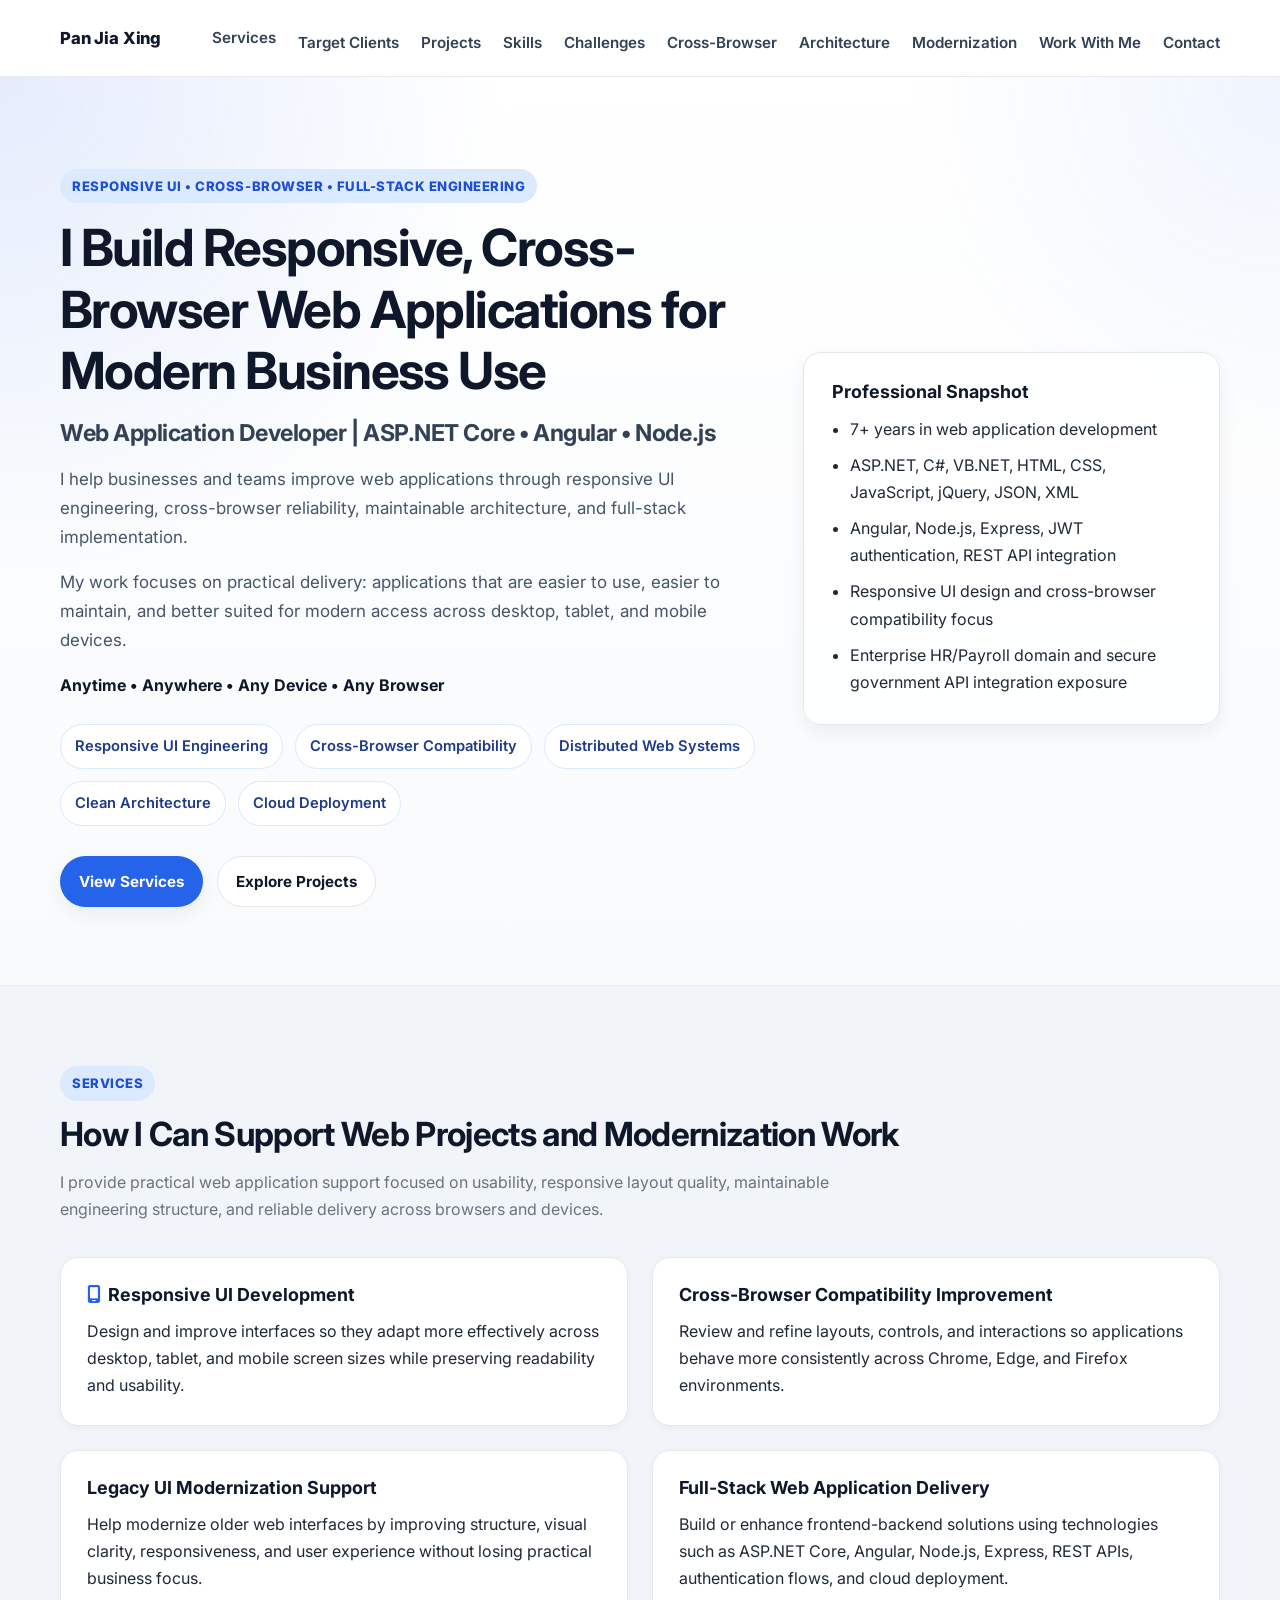
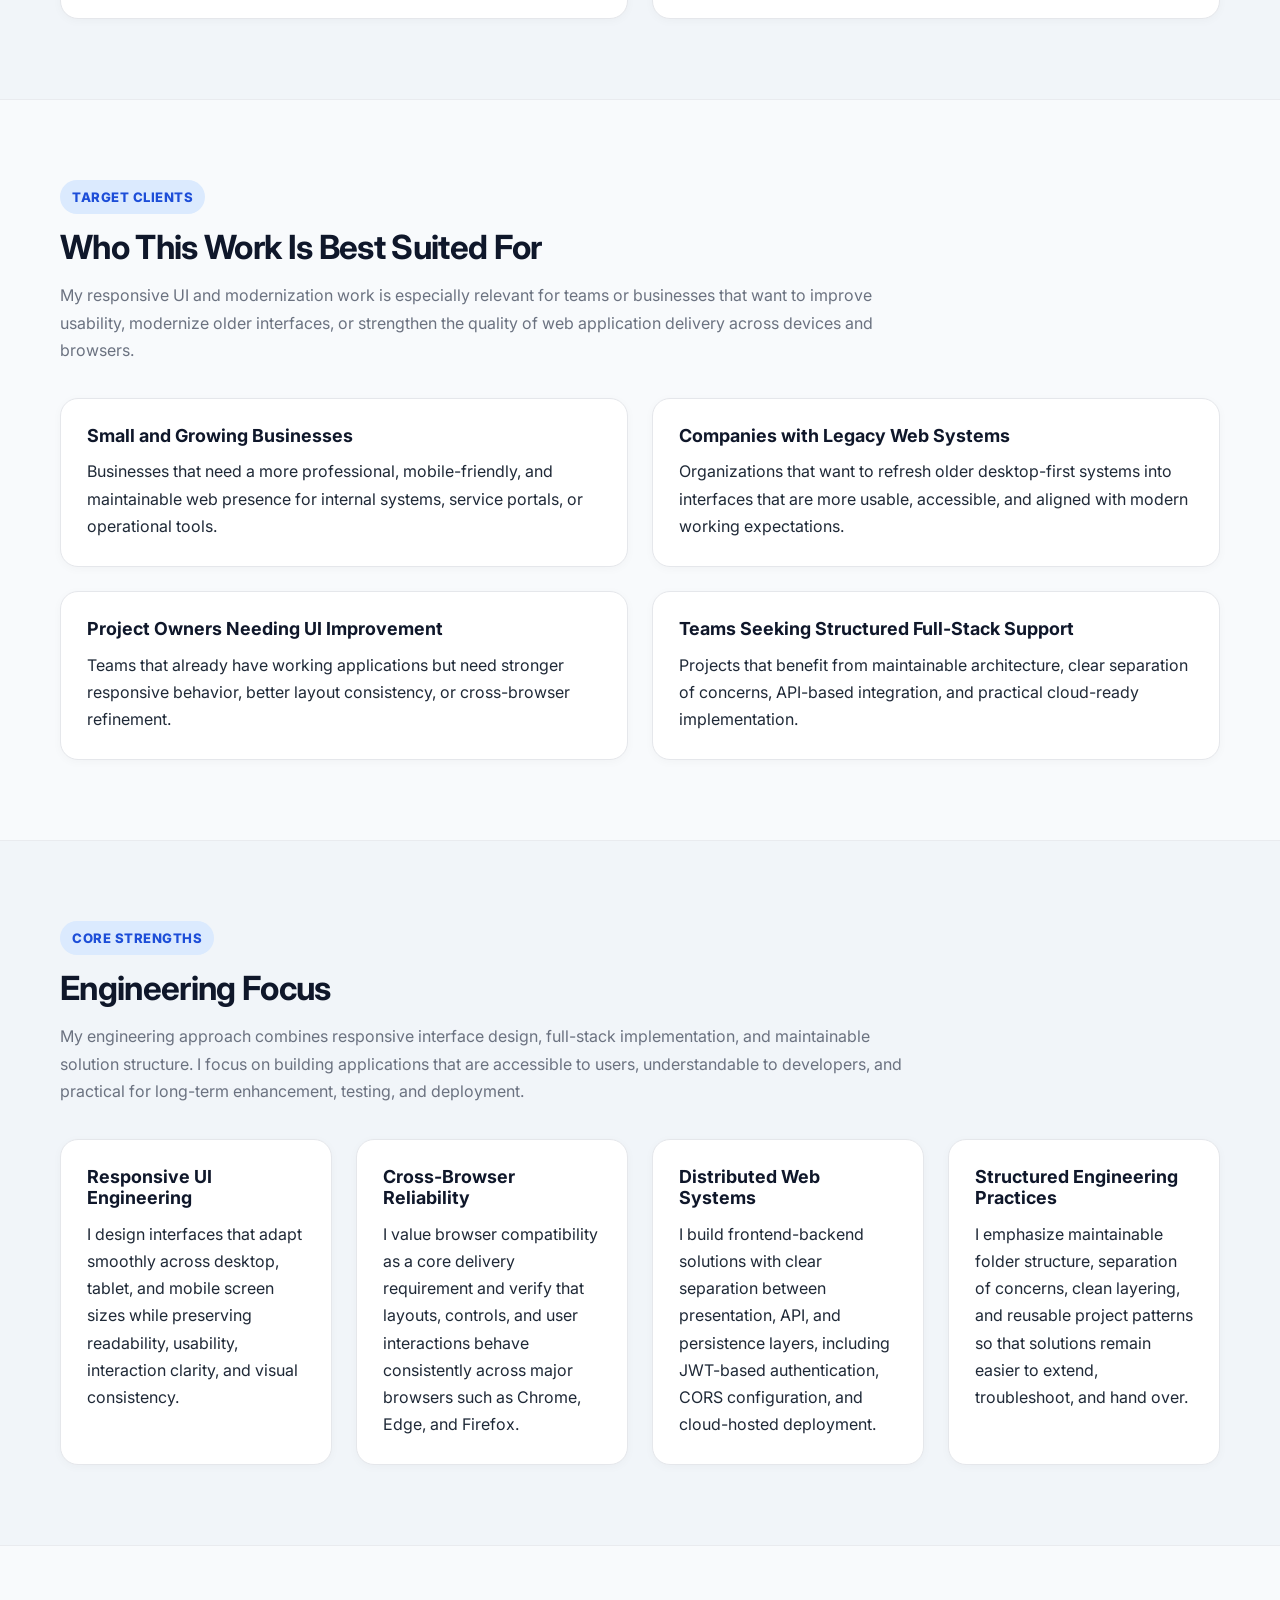
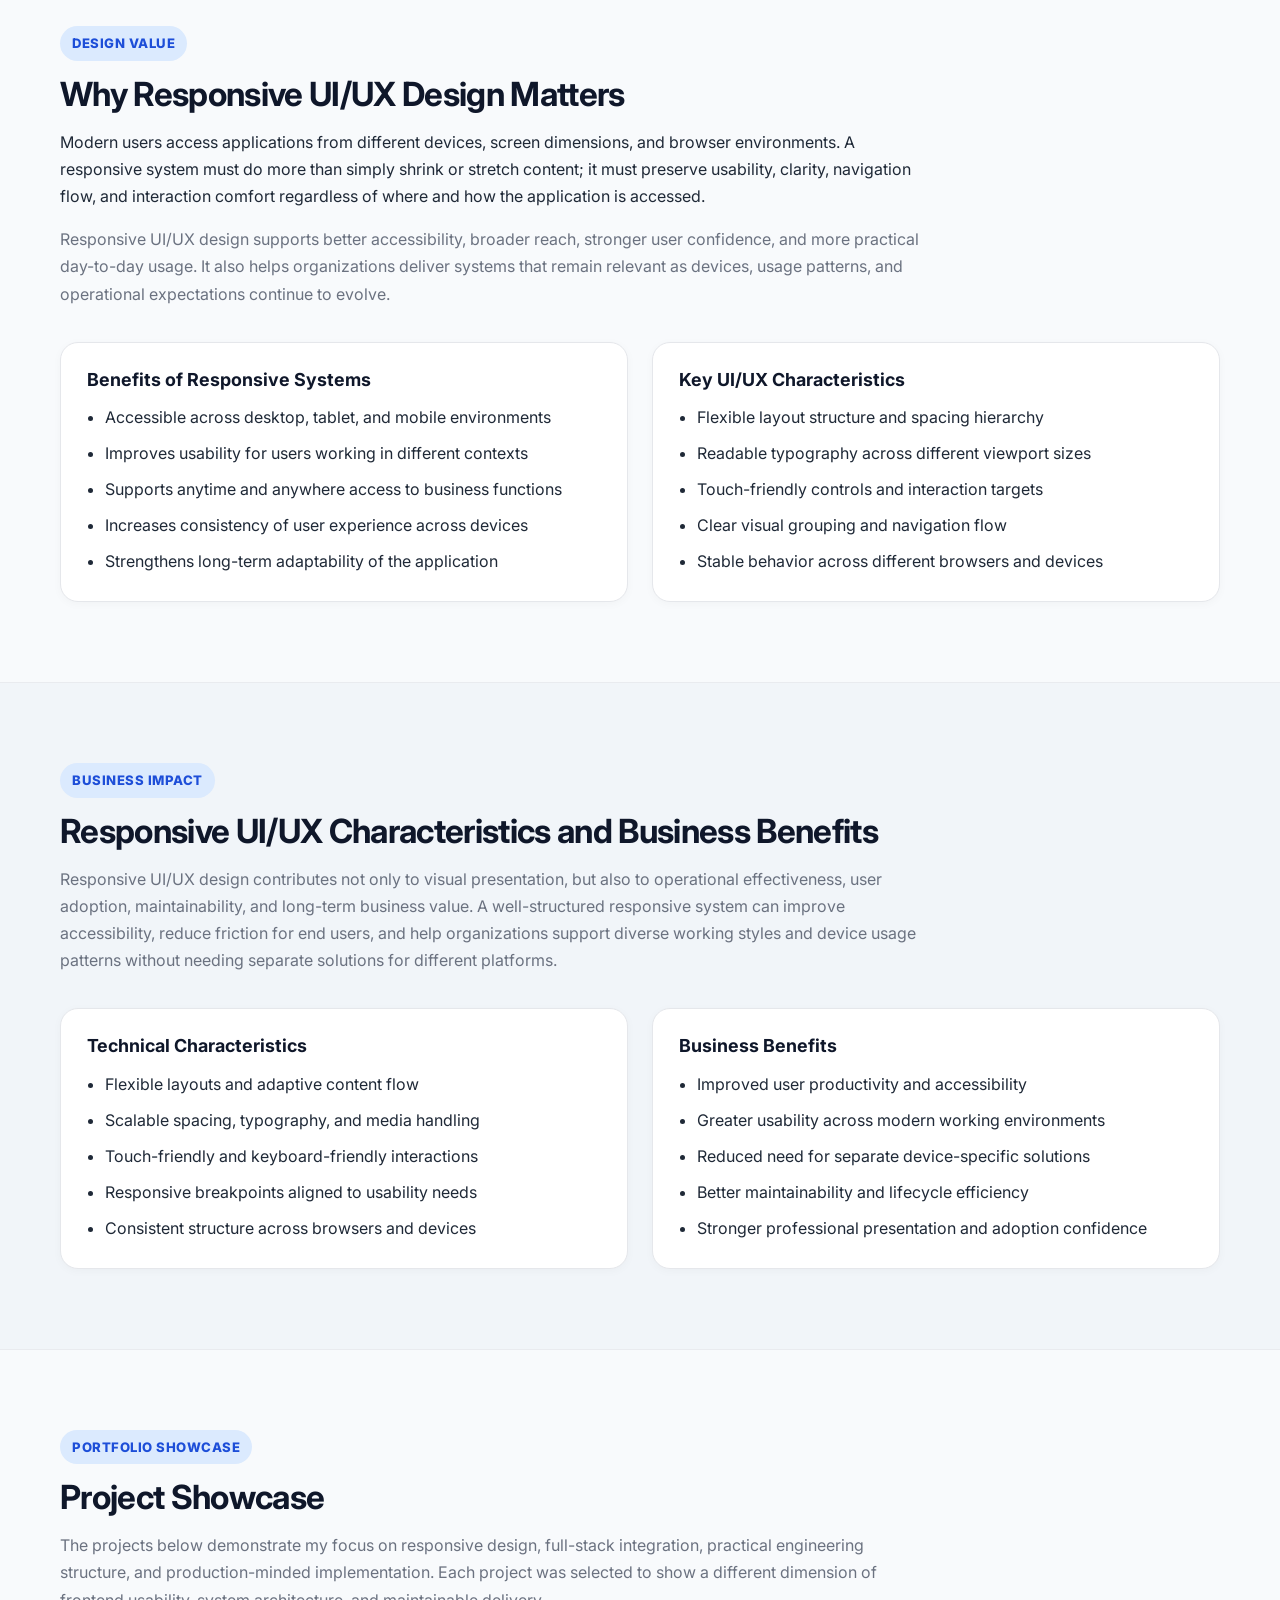
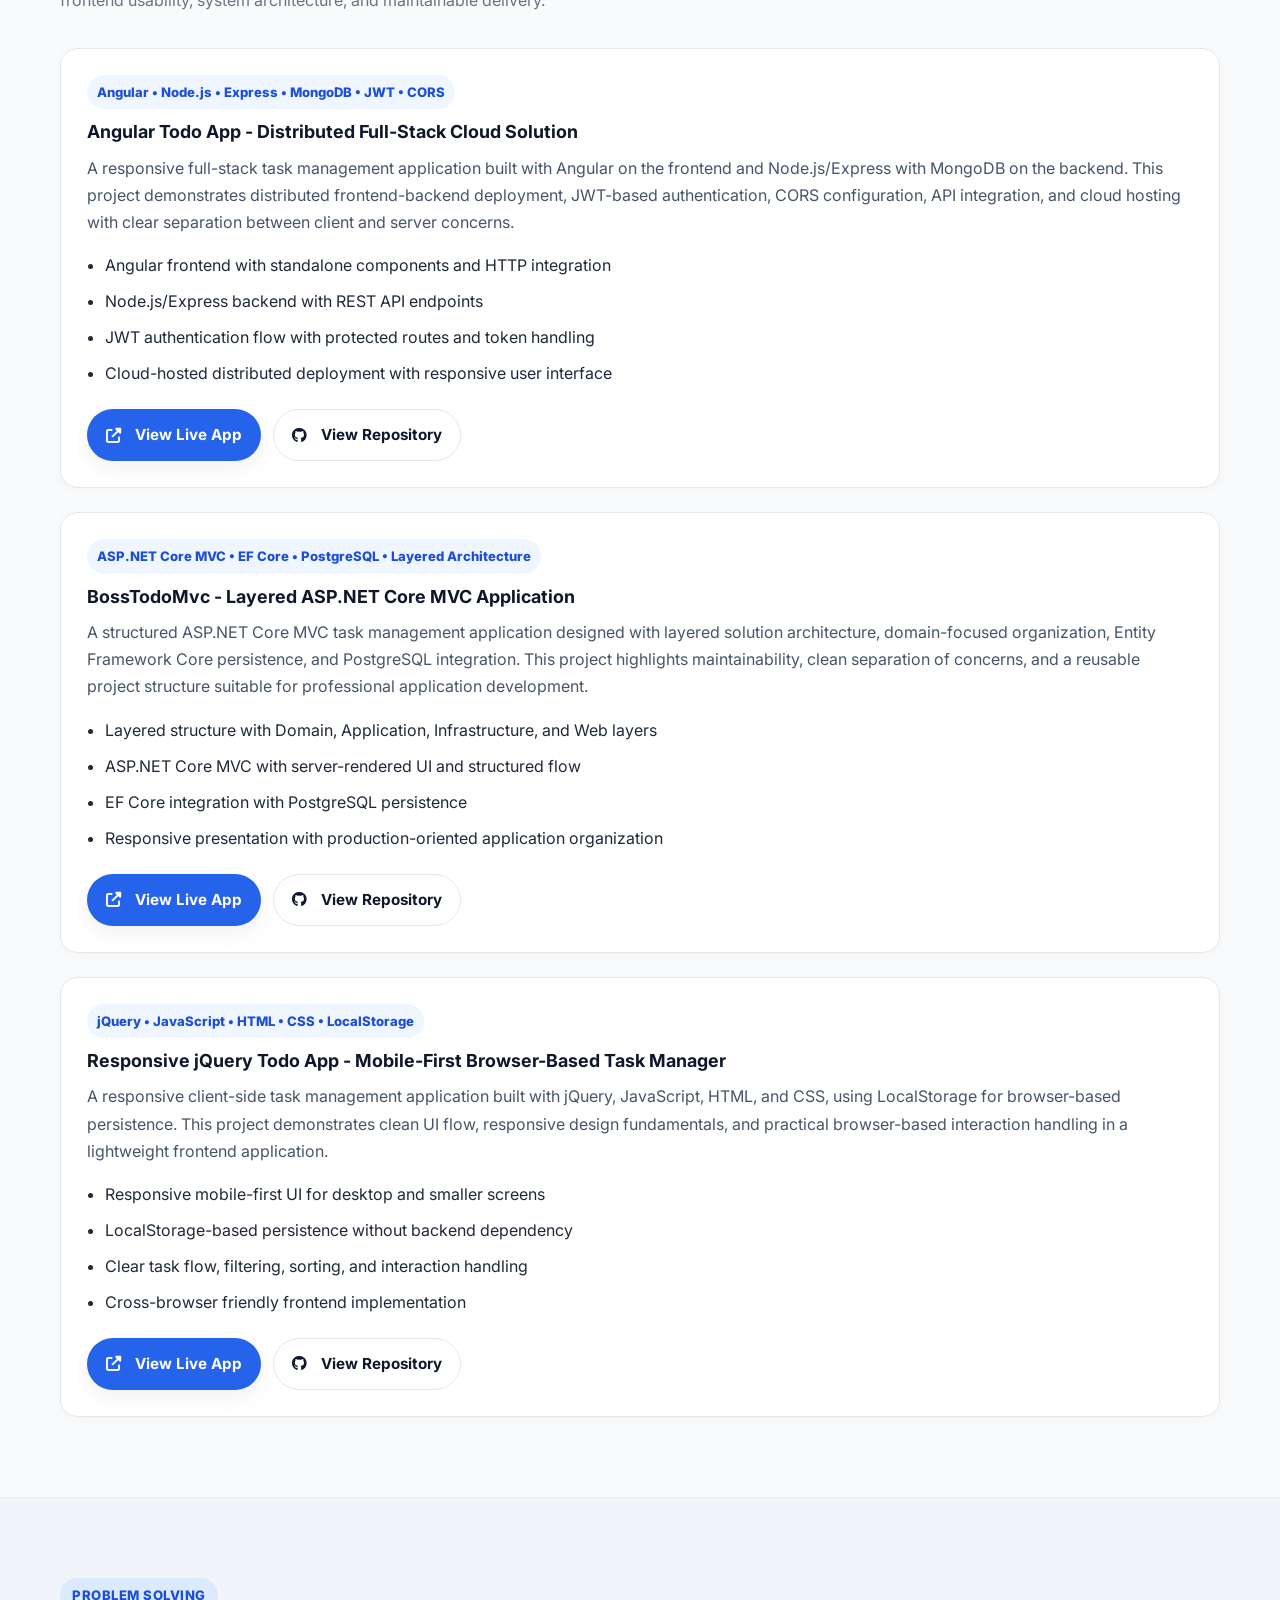
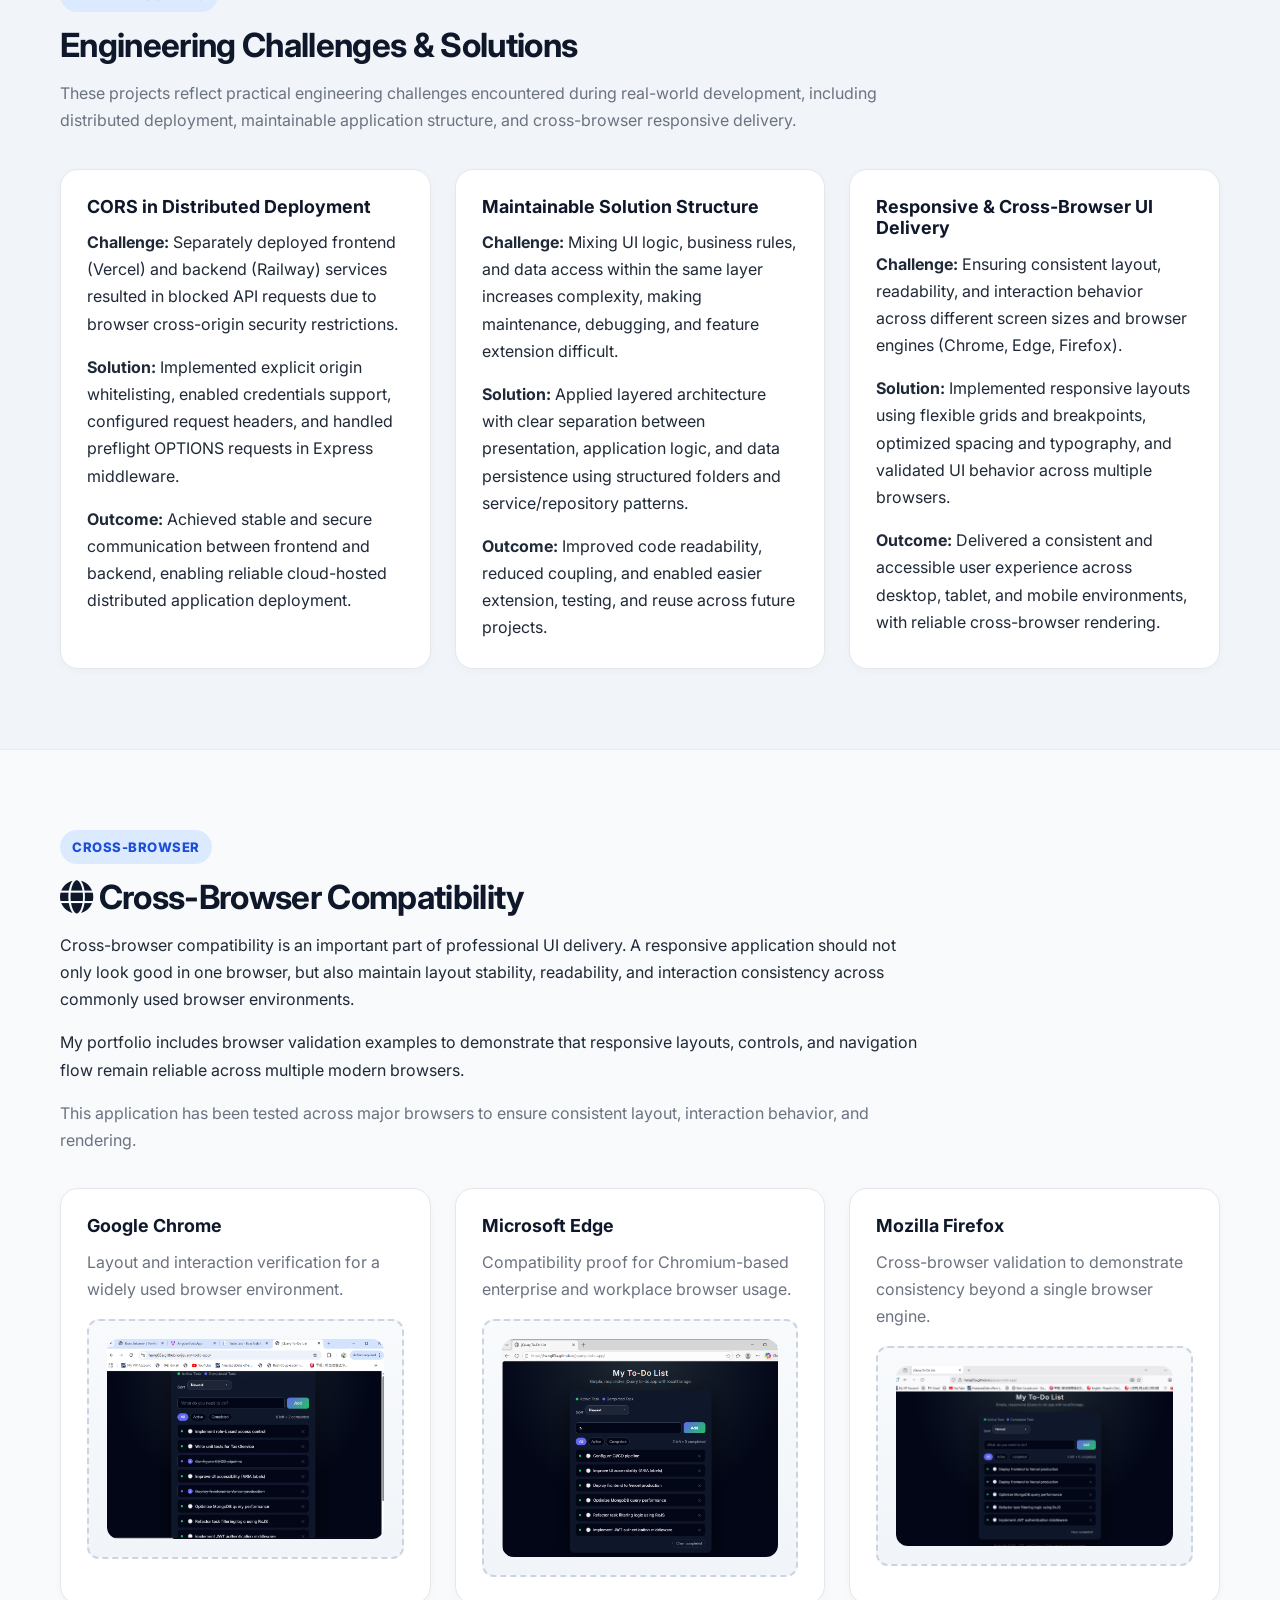
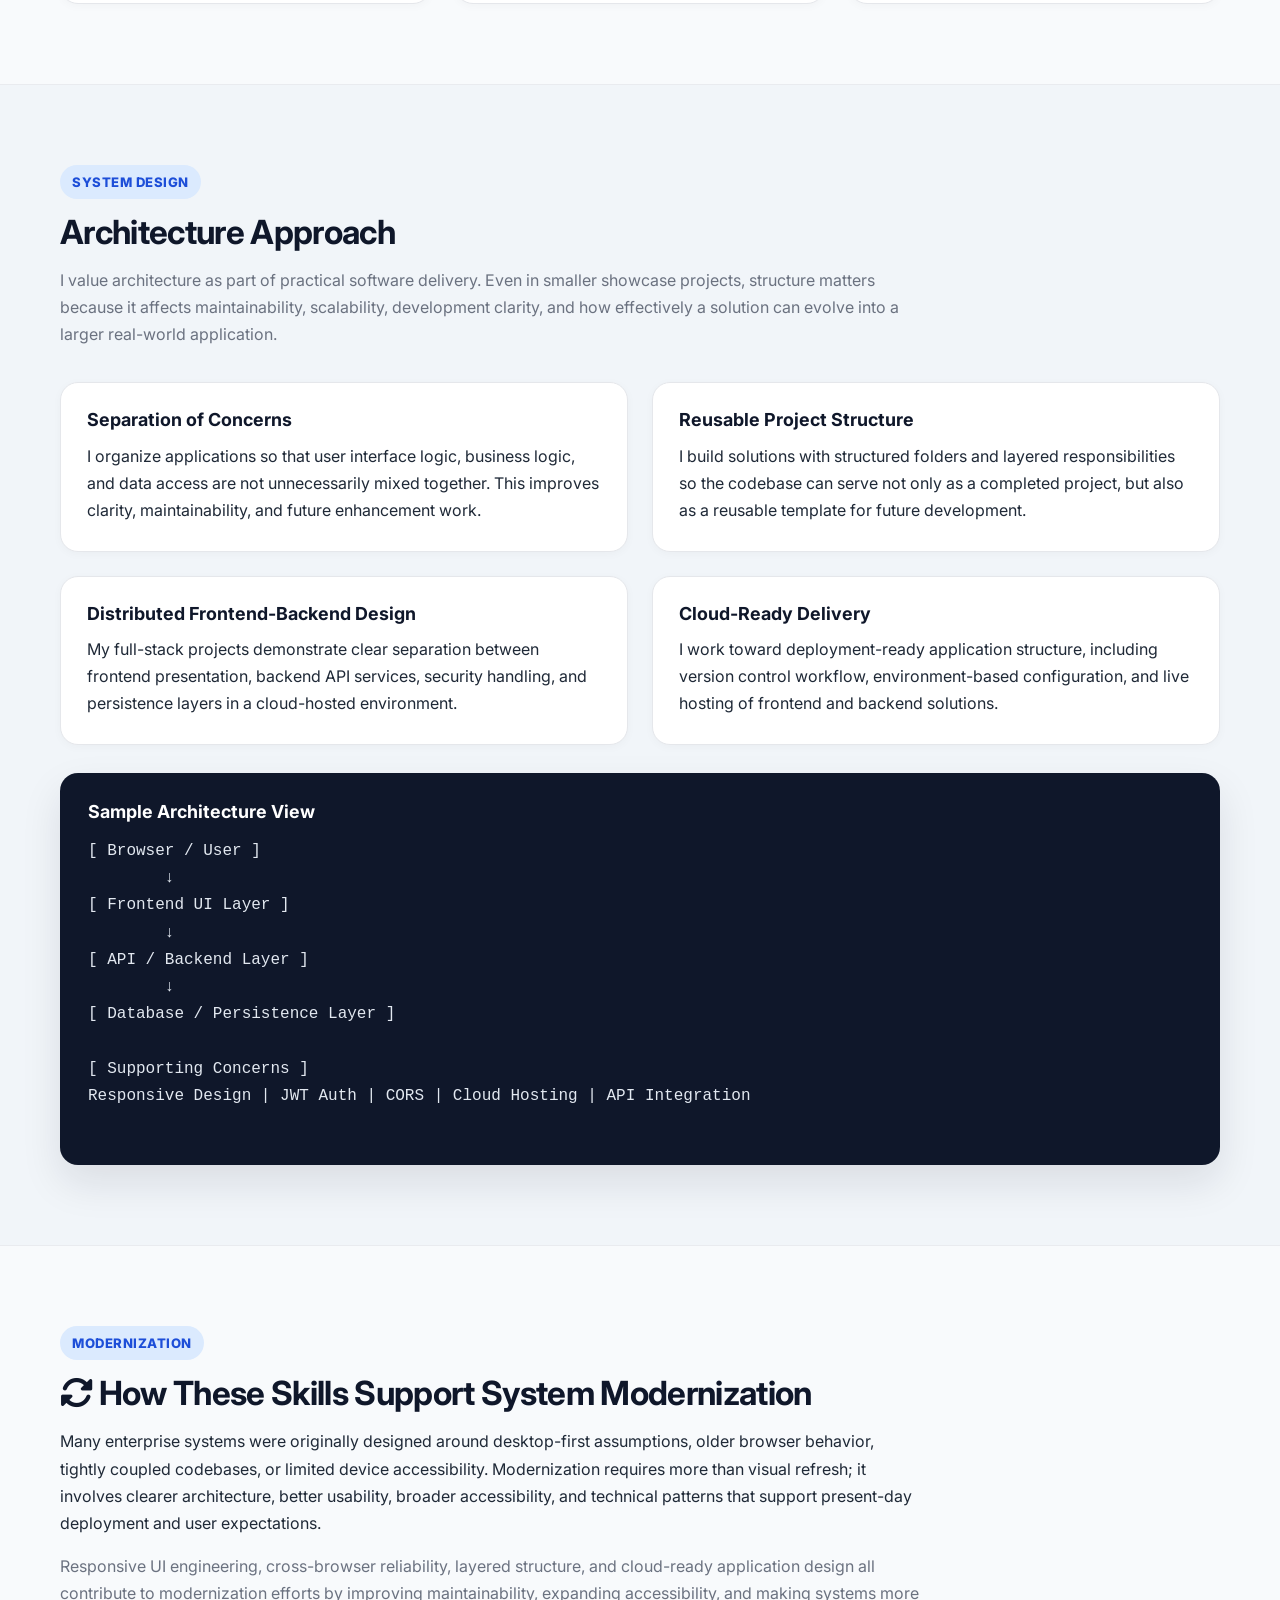
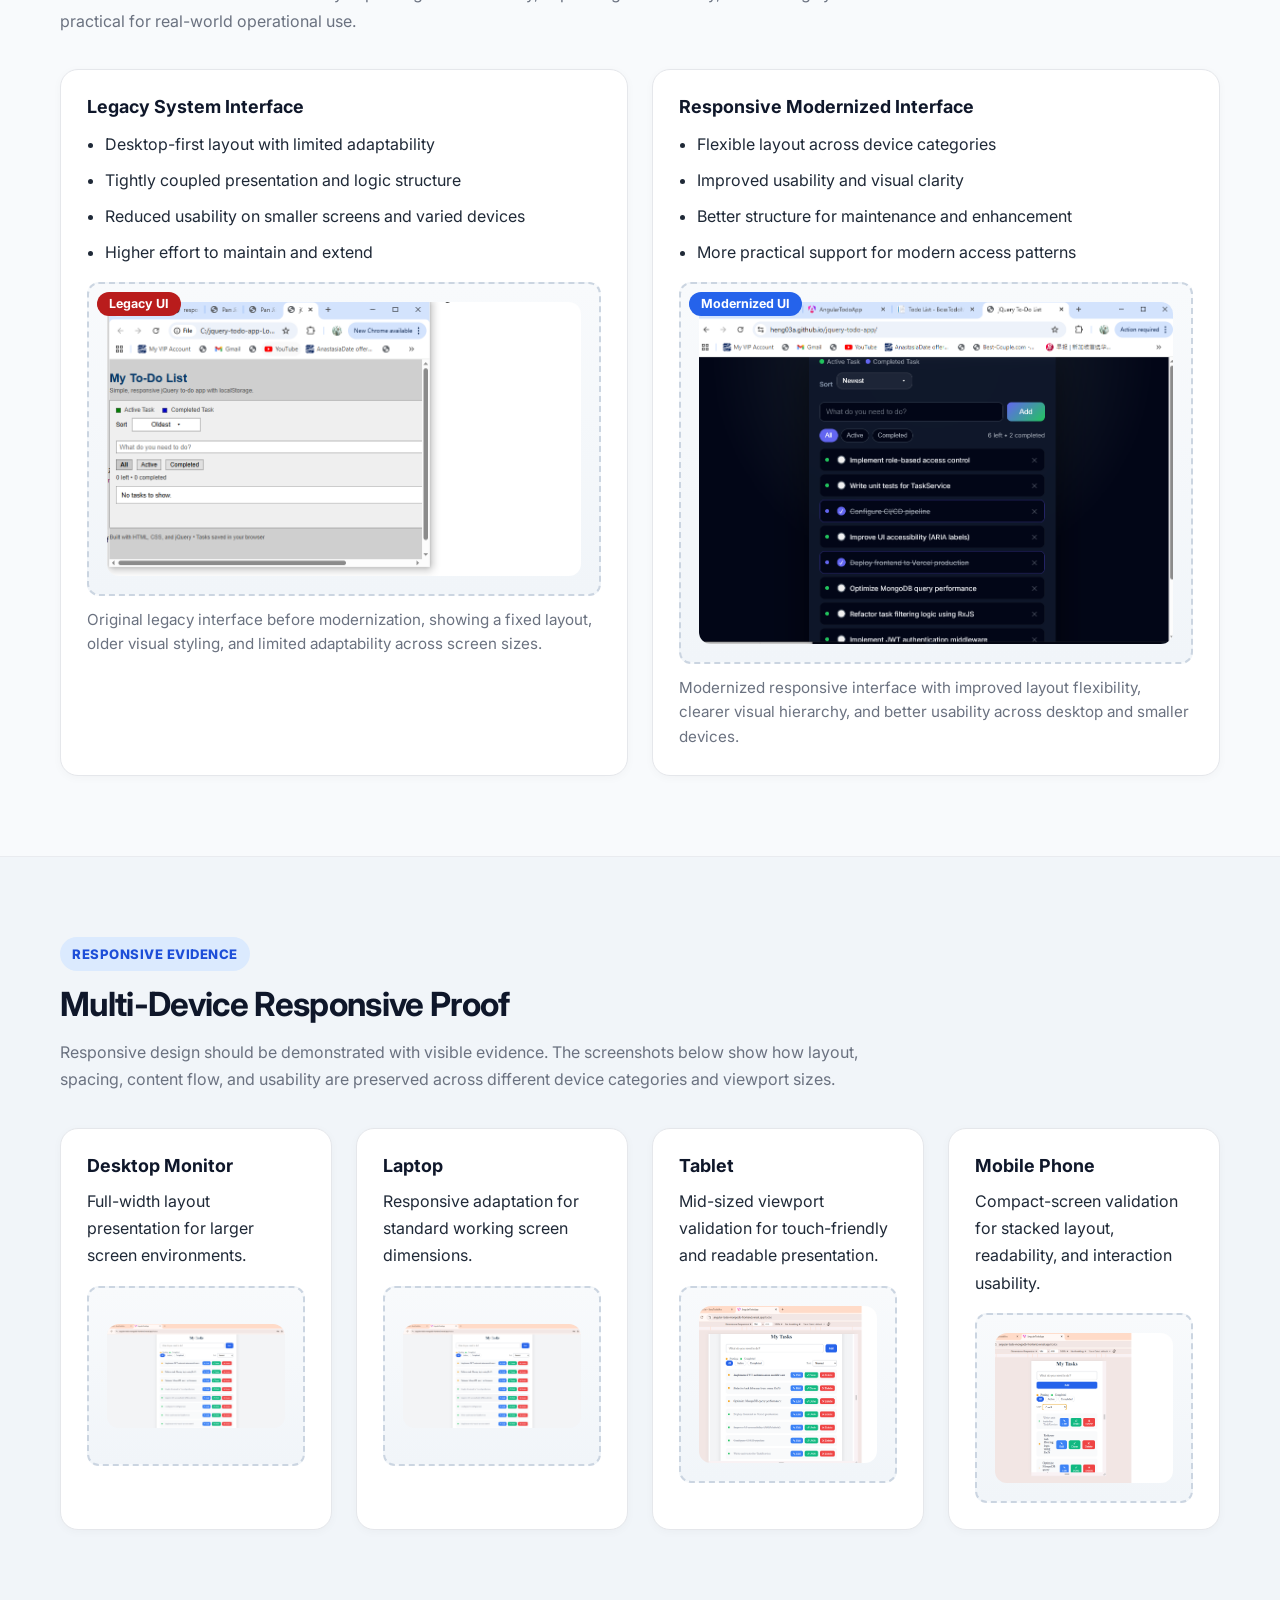
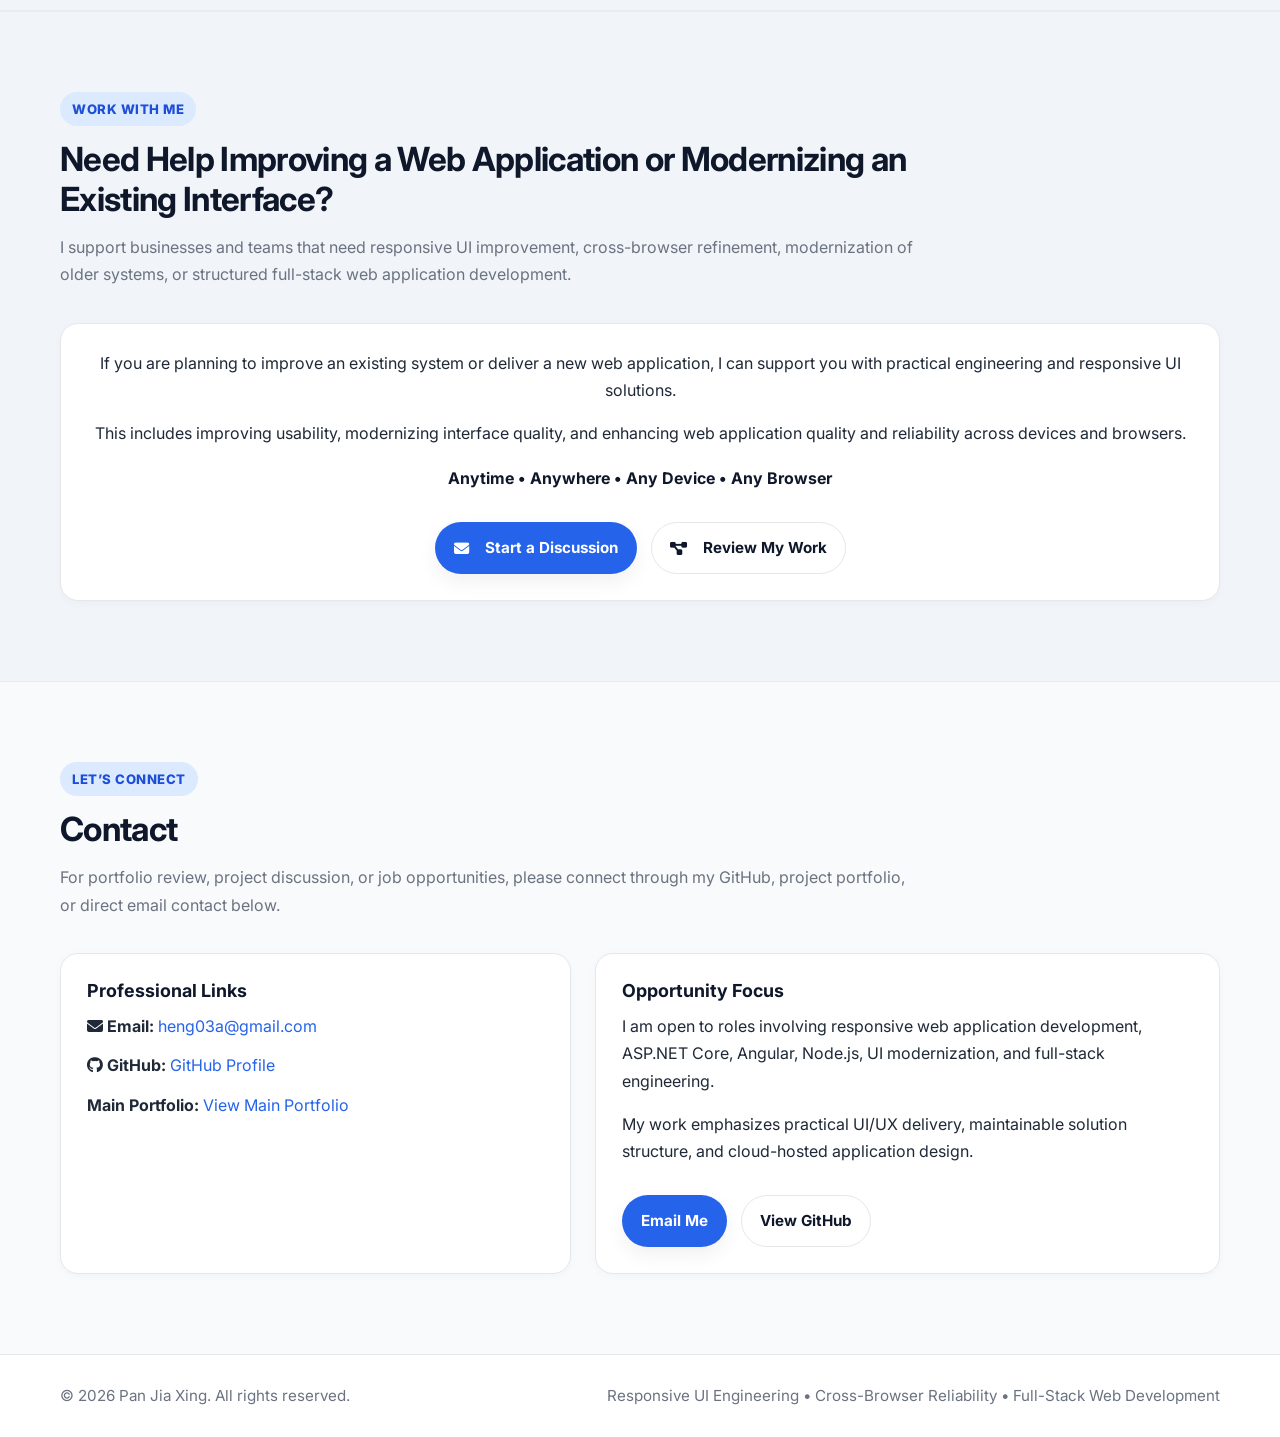
==== index.html @ a655eecf "Refactor portfolio: enhance responsive UI, improve structure, and upgrade professional presentation" ====
<!DOCTYPE html>
<html lang="en">
  <head>
    <meta charset="UTF-8" />
    <meta
      name="viewport"
      content="width=device-width, initial-scale=1.0"
    />
    <title>Pan Jia Xing | Responsive UI Engineering Portfolio</title>
    <meta
      name="description"
      content="Pan Jia Xing is a Web Application Developer specializing in responsive UI engineering, cross-browser compatibility, full-stack web applications, and cloud-hosted distributed systems."
    />
    <meta
      name="keywords"
      content="Pan Jia Xing, Web Application Developer, ASP.NET Core, Angular, Node.js, jQuery, Responsive Design, Cross-Browser Compatibility, JWT, OAuth2, CORS, Portfolio"
    />
    <meta name="author" content="Pan Jia Xing" />

    <!-- Open Graph -->
    <meta property="og:title" content="Pan Jia Xing | Responsive UI Engineering Portfolio" />
    <meta
      property="og:description"
      content="Responsive UI engineering portfolio featuring cross-browser, full-stack, and cloud-hosted application projects."
    />
    <meta property="og:type" content="website" />
    <meta property="og:url" content="[YOUR PORTFOLIO URL]" />
    <meta property="og:image" content="[OPTIONAL PREVIEW IMAGE URL]" />

    <!-- Twitter -->
<head>
  <meta charset="UTF-8" />
  <meta
    name="viewport"
    content="width=device-width, initial-scale=1.0"
  />
  <title>Pan Jia Xing | Responsive UI Engineering Portfolio</title>

  <meta
    name="description"
    content="Pan Jia Xing is a Web Application Developer specializing in responsive UI engineering, cross-browser compatibility, full-stack web applications, maintainable architecture, and cloud-hosted distributed systems."
  />
  <meta
    name="keywords"
    content="Pan Jia Xing, Web Application Developer, Responsive UI Engineering, Cross-Browser Compatibility, ASP.NET Core, Angular, Node.js, Express, jQuery, JWT, CORS, Cloud Deployment, Portfolio"
  />
  <meta name="author" content="Pan Jia Xing" />

  <!-- Open Graph -->
  <meta property="og:title" content="Pan Jia Xing | Responsive UI Engineering Portfolio" />
  <meta
    property="og:description"
    content="Responsive UI engineering portfolio featuring cross-browser validation, full-stack application design, maintainable architecture, and cloud-hosted distributed systems."
  />
  <meta property="og:type" content="website" />
  <meta property="og:url" content="https://heng03a.github.io/responsive-design-portfolio/" />
  <meta property="og:image" content="https://heng03a.github.io/responsive-design-portfolio/images/portfolio-preview.png" />

  <!-- Twitter -->
  <meta name="twitter:card" content="summary_large_image" />
  <meta name="twitter:title" content="Pan Jia Xing | Responsive UI Engineering Portfolio" />
  <meta
    name="twitter:description"
    content="Responsive UI engineering portfolio featuring cross-browser validation, full-stack application design, maintainable architecture, and cloud-hosted distributed systems."
  />
  <meta name="twitter:image" content="https://heng03a.github.io/responsive-design-portfolio/images/portfolio-preview.png" />

  <!-- Fonts -->
  <link rel="preconnect" href="https://fonts.googleapis.com" />
  <link rel="preconnect" href="https://fonts.gstatic.com" crossorigin />
  <link
    href="https://fonts.googleapis.com/css2?family=Inter:wght@400;500;600;700;800&display=swap"
    rel="stylesheet"
  />

  <link
  rel="stylesheet"
  href="https://cdnjs.cloudflare.com/ajax/libs/font-awesome/6.5.0/css/all.min.css"
/>

  <!-- CSS -->
  <link rel="stylesheet" href="main.css" />
</head>

  <body>
    <!-- =========================
         HEADER / NAVIGATION
    ========================== -->
    <header class="site-header">
      <div class="container">
        <a href="#home" class="brand">Pan Jia Xing</a>

        <button
          class="nav-toggle"
          aria-label="Toggle navigation"
          aria-expanded="false"
          aria-controls="site-nav"
          type="button"
        >
          ☰
        </button>
<nav id="site-nav" class="site-nav" aria-label="Main navigation">
  <ul>
    <li><a href="#services">Services</a></li>
    <li><a href="#clients">Target Clients</a></li>
    <li><a href="#projects">Projects</a></li>
    <li><a href="#skills">Skills</a></li>
    <li><a href="#challenges">Challenges</a></li>
    <li><a href="#cross-browser">Cross-Browser</a></li>
    <li><a href="#architecture">Architecture</a></li>
    <li><a href="#modernization">Modernization</a></li>
    <li><a href="#cta">Work With Me</a></li>
    <li><a href="#contact">Contact</a></li>
  </ul>
</nav>
      </div>
    </header>

    <!-- =========================
         MAIN
    ========================== -->
    <main>
      <!-- =========================
           HERO
      ========================== -->
<section id="home" class="hero section">
  <div class="container hero-grid">
    <div class="hero-copy">
      <p class="eyebrow">Responsive UI • Cross-Browser • Full-Stack Engineering</p>

      <h1>I Build Responsive, Cross-Browser Web Applications for Modern Business Use</h1>

      <h2>Web Application Developer | ASP.NET Core • Angular • Node.js</h2>

      <p class="hero-summary">
        I help businesses and teams improve web applications through responsive UI engineering,
        cross-browser reliability, maintainable architecture, and full-stack implementation.
      </p>

      <p class="hero-summary">
        My work focuses on practical delivery: applications that are easier to use, easier to maintain,
        and better suited for modern access across desktop, tablet, and mobile devices.
      </p>

      <p class="hero-pillars">Anytime • Anywhere • Any Device • Any Browser</p>

      <div class="hero-keywords">
        <span>Responsive UI Engineering</span>
        <span>Cross-Browser Compatibility</span>
        <span>Distributed Web Systems</span>
        <span>Clean Architecture</span>
        <span>Cloud Deployment</span>
      </div>

      <div class="hero-actions">
        <a class="btn btn-primary" href="#services">View Services</a>
        <a class="btn btn-secondary" href="#projects">Explore Projects</a>
<!--        <a class="btn btn-ghost" href="[YOUR RESUME URL]" target="_blank" rel="noreferrer"> 
          View Resume-->
        </a>
      </div>
    </div>

    <aside class="hero-panel">
      <div class="hero-card">
        <h3>Professional Snapshot</h3>
        <ul>
          <li>7+ years in web application development</li>
          <li>ASP.NET, C#, VB.NET, HTML, CSS, JavaScript, jQuery, JSON, XML</li>
          <li>Angular, Node.js, Express, JWT authentication, REST API integration</li>
          <li>Responsive UI design and cross-browser compatibility focus</li>
          <li>Enterprise HR/Payroll domain and secure government API integration exposure</li>
        </ul>
      </div>
    </aside>
  </div>
</section>
      <!-- ==================
           Service Section
      ======================= -->

<section id="services" class="section section-alt">
  <div class="container">
    <div class="section-heading">
      <p class="eyebrow">Services</p>
      <h2>How I Can Support Web Projects and Modernization Work</h2>
      <p>
        I provide practical web application support focused on usability, responsive layout quality,
        maintainable engineering structure, and reliable delivery across browsers and devices.
      </p>
    </div>

    <div class="card-grid two-col">
      <article class="info-card">
        <h3><i class="fas fa-mobile-screen"></i>Responsive UI Development</h3>
        <p>
          Design and improve interfaces so they adapt more effectively across desktop, tablet,
          and mobile screen sizes while preserving readability and usability.
        </p>
      </article>

      <article class="info-card">
        <h3>Cross-Browser Compatibility Improvement</h3>
        <p>
          Review and refine layouts, controls, and interactions so applications behave more
          consistently across Chrome, Edge, and Firefox environments.
        </p>
      </article>

      <article class="info-card">
        <h3>Legacy UI Modernization Support</h3>
        <p>
          Help modernize older web interfaces by improving structure, visual clarity,
          responsiveness, and user experience without losing practical business focus.
        </p>
      </article>

      <article class="info-card">
        <h3>Full-Stack Web Application Delivery</h3>
        <p>
          Build or enhance frontend-backend solutions using technologies such as ASP.NET Core,
          Angular, Node.js, Express, REST APIs, authentication flows, and cloud deployment.
        </p>
      </article>
    </div>
  </div>
</section>

<section id="clients" class="section">
  <div class="container">
    <div class="section-heading">
      <p class="eyebrow">Target Clients</p>
      <h2>Who This Work Is Best Suited For</h2>
      <p>
        My responsive UI and modernization work is especially relevant for teams or businesses
        that want to improve usability, modernize older interfaces, or strengthen the quality
        of web application delivery across devices and browsers.
      </p>
    </div>

    <div class="card-grid two-col">
      <article class="content-card">
        <h3>Small and Growing Businesses</h3>
        <p>
          Businesses that need a more professional, mobile-friendly, and maintainable web presence
          for internal systems, service portals, or operational tools.
        </p>
      </article>

      <article class="content-card">
        <h3>Companies with Legacy Web Systems</h3>
        <p>
          Organizations that want to refresh older desktop-first systems into interfaces that are
          more usable, accessible, and aligned with modern working expectations.
        </p>
      </article>

      <article class="content-card">
        <h3>Project Owners Needing UI Improvement</h3>
        <p>
          Teams that already have working applications but need stronger responsive behavior,
          better layout consistency, or cross-browser refinement.
        </p>
      </article>

      <article class="content-card">
        <h3>Teams Seeking Structured Full-Stack Support</h3>
        <p>
          Projects that benefit from maintainable architecture, clear separation of concerns,
          API-based integration, and practical cloud-ready implementation.
        </p>
      </article>
    </div>
  </div>
</section>


      <!-- =========================
           ENGINEERING FOCUS
      ========================== -->
      <section id="skills" class="section section-alt">
        <div class="container">
          <div class="section-heading">
            <p class="eyebrow">Core Strengths</p>
            <h2>Engineering Focus</h2>
            <p>
              My engineering approach combines responsive interface design, full-stack implementation, and
              maintainable solution structure. I focus on building applications that are accessible to users,
              understandable to developers, and practical for long-term enhancement, testing, and deployment.
            </p>
          </div>

          <div class="card-grid four-col">
            <article class="info-card">
              <h3>Responsive UI Engineering</h3>
              <p>
                I design interfaces that adapt smoothly across desktop, tablet, and mobile screen sizes while
                preserving readability, usability, interaction clarity, and visual consistency.
              </p>
            </article>

            <article class="info-card">
              <h3>Cross-Browser Reliability</h3>
              <p>
                I value browser compatibility as a core delivery requirement and verify that layouts,
                controls, and user interactions behave consistently across major browsers such as Chrome,
                Edge, and Firefox.
              </p>
            </article>

            <article class="info-card">
              <h3>Distributed Web Systems</h3>
              <p>
                I build frontend-backend solutions with clear separation between presentation, API, and
                persistence layers, including JWT-based authentication, CORS configuration, and cloud-hosted
                deployment.
              </p>
            </article>

            <article class="info-card">
              <h3>Structured Engineering Practices</h3>
              <p>
                I emphasize maintainable folder structure, separation of concerns, clean layering, and reusable
                project patterns so that solutions remain easier to extend, troubleshoot, and hand over.
              </p>
            </article>
          </div>
        </div>
      </section>

      <!-- =========================
           WHY RESPONSIVE DESIGN MATTERS
      ========================== -->
      <section class="section">
        <div class="container">
          <div class="section-heading">
            <p class="eyebrow">Design Value</p>
            <h2>Why Responsive UI/UX Design Matters</h2>
            <p>
              Modern users access applications from different devices, screen dimensions, and browser
              environments. A responsive system must do more than simply shrink or stretch content; it must
              preserve usability, clarity, navigation flow, and interaction comfort regardless of where and
              how the application is accessed.
            </p>
            <p>
              Responsive UI/UX design supports better accessibility, broader reach, stronger user confidence,
              and more practical day-to-day usage. It also helps organizations deliver systems that remain
              relevant as devices, usage patterns, and operational expectations continue to evolve.
            </p>
          </div>

          <div class="split-grid">
            <article class="content-card">
              <h3>Benefits of Responsive Systems</h3>
              <ul class="feature-list">
                <li>Accessible across desktop, tablet, and mobile environments</li>
                <li>Improves usability for users working in different contexts</li>
                <li>Supports anytime and anywhere access to business functions</li>
                <li>Increases consistency of user experience across devices</li>
                <li>Strengthens long-term adaptability of the application</li>
              </ul>
            </article>

            <article class="content-card">
              <h3>Key UI/UX Characteristics</h3>
              <ul class="feature-list">
                <li>Flexible layout structure and spacing hierarchy</li>
                <li>Readable typography across different viewport sizes</li>
                <li>Touch-friendly controls and interaction targets</li>
                <li>Clear visual grouping and navigation flow</li>
                <li>Stable behavior across different browsers and devices</li>
              </ul>
            </article>
          </div>
        </div>
      </section>

      <!-- =========================
           BUSINESS BENEFITS
      ========================== -->
      <section class="section section-alt">
        <div class="container">
          <div class="section-heading">
            <p class="eyebrow">Business Impact</p>
            <h2>Responsive UI/UX Characteristics and Business Benefits</h2>
            <p>
              Responsive UI/UX design contributes not only to visual presentation, but also to operational
              effectiveness, user adoption, maintainability, and long-term business value. A well-structured
              responsive system can improve accessibility, reduce friction for end users, and help organizations
              support diverse working styles and device usage patterns without needing separate solutions for
              different platforms.
            </p>
          </div>

          <div class="card-grid two-col">
            <article class="info-card">
              <h3>Technical Characteristics</h3>
              <ul class="feature-list">
                <li>Flexible layouts and adaptive content flow</li>
                <li>Scalable spacing, typography, and media handling</li>
                <li>Touch-friendly and keyboard-friendly interactions</li>
                <li>Responsive breakpoints aligned to usability needs</li>
                <li>Consistent structure across browsers and devices</li>
              </ul>
            </article>

            <article class="info-card">
              <h3>Business Benefits</h3>
              <ul class="feature-list">
                <li>Improved user productivity and accessibility</li>
                <li>Greater usability across modern working environments</li>
                <li>Reduced need for separate device-specific solutions</li>
                <li>Better maintainability and lifecycle efficiency</li>
                <li>Stronger professional presentation and adoption confidence</li>
              </ul>
            </article>
          </div>
        </div>
      </section>

      <!-- =========================
           PROJECT SHOWCASE
      ========================== -->
      <section id="projects" class="section">
        <div class="container">
          <div class="section-heading">
            <p class="eyebrow">Portfolio Showcase</p>
            <h2>Project Showcase</h2>
            <p>
              The projects below demonstrate my focus on responsive design, full-stack integration, practical
              engineering structure, and production-minded implementation. Each project was selected to show a
              different dimension of frontend usability, system architecture, and maintainable delivery.
            </p>
          </div>

          <div class="project-list">
            <!-- Project 1 -->
            <article class="project-card">
              <div class="project-meta">Angular • Node.js • Express • MongoDB • JWT • CORS</div>
              <h3>Angular Todo App - Distributed Full-Stack Cloud Solution</h3>
              <p>
                A responsive full-stack task management application built with Angular on the frontend and
                Node.js/Express with MongoDB on the backend. This project demonstrates distributed frontend-backend
                deployment, JWT-based authentication, CORS configuration, API integration, and cloud hosting with
                clear separation between client and server concerns.
              </p>

              <ul class="feature-list">
                <li>Angular frontend with standalone components and HTTP integration</li>
                <li>Node.js/Express backend with REST API endpoints</li>
                <li>JWT authentication flow with protected routes and token handling</li>
                <li>Cloud-hosted distributed deployment with responsive user interface</li>
              </ul>

              <div class="project-actions">
                <a class="btn btn-primary" href="https://angular-todo-mongodb-frontend.vercel.app/login" target="_blank" rel="noreferrer">
                  <i class="fas fa-up-right-from-square"> </i> View Live App
                </a>
                <a class="btn btn-secondary" href="https://github.com/Heng03a/angular-todo-mongodb-frontend#README.md" target="_blank" rel="noreferrer">
                  <i class="fab fa-github"></i> View Repository
                </a>
              </div>
            </article>

            <!-- Project 2 -->
            <article class="project-card">
              <div class="project-meta">ASP.NET Core MVC • EF Core • PostgreSQL • Layered Architecture</div>
              <h3>BossTodoMvc - Layered ASP.NET Core MVC Application</h3>
              <p>
                A structured ASP.NET Core MVC task management application designed with layered solution
                architecture, domain-focused organization, Entity Framework Core persistence, and PostgreSQL
                integration. This project highlights maintainability, clean separation of concerns, and a
                reusable project structure suitable for professional application development.
              </p>

              <ul class="feature-list">
                <li>Layered structure with Domain, Application, Infrastructure, and Web layers</li>
                <li>ASP.NET Core MVC with server-rendered UI and structured flow</li>
                <li>EF Core integration with PostgreSQL persistence</li>
                <li>Responsive presentation with production-oriented application organization</li>
              </ul>

              <div class="project-actions">
                <a class="btn btn-primary" href="https://bosstodomvcrailwayneno-production.up.railway.app/" target="_blank" rel="noreferrer">
                  <i class="fas fa-up-right-from-square"> </i> View Live App
                </a>
                <a class="btn btn-secondary" href="https://github.com/Heng03a/BossTodoMvc_Railway_Neno#README.md" target="_blank" rel="noreferrer">
                  <i class="fab fa-github"></i>View Repository
                </a>
              </div>
            </article>

            <!-- Project 3 -->
            <article class="project-card">
              <div class="project-meta">jQuery • JavaScript • HTML • CSS • LocalStorage</div>
              <h3>Responsive jQuery Todo App - Mobile-First Browser-Based Task Manager</h3>
              <p>
                A responsive client-side task management application built with jQuery, JavaScript, HTML, and
                CSS, using LocalStorage for browser-based persistence. This project demonstrates clean UI flow,
                responsive design fundamentals, and practical browser-based interaction handling in a lightweight
                frontend application.
              </p>

              <ul class="feature-list">
                <li>Responsive mobile-first UI for desktop and smaller screens</li>
                <li>LocalStorage-based persistence without backend dependency</li>
                <li>Clear task flow, filtering, sorting, and interaction handling</li>
                <li>Cross-browser friendly frontend implementation</li>
              </ul>

              <div class="project-actions">
                <a class="btn btn-primary" href="https://heng03a.github.io/jquery-todo-app/" target="_blank" rel="noreferrer">
                  <i class="fas fa-up-right-from-square"></i> View Live App
                </a>
                <a class="btn btn-secondary" href="https://github.com/Heng03a/jquery-todo-app#README.md" target="_blank" rel="noreferrer">
                  <i class="fab fa-github"></i> View Repository
                </a>
              </div>
            </article>
          </div>
        </div>
      </section>

      <!-- =========================
           ENGINEERING CHALLENGES
      ========================== -->


<section id="challenges" class="section section-alt">
  <div class="container">
    <div class="section-heading">
      <p class="eyebrow">Problem Solving</p>
      <h2>Engineering Challenges &amp; Solutions</h2>
      <p>
        These projects reflect practical engineering challenges encountered during real-world development,
        including distributed deployment, maintainable application structure, and cross-browser responsive delivery.
      </p>
    </div>

    <div class="card-grid three-col">

      <!-- CORS -->
      <article class="info-card">
        <h3>CORS in Distributed Deployment</h3>

        <p>
          <strong>Challenge:</strong>
          Separately deployed frontend (Vercel) and backend (Railway) services resulted in blocked API requests
          due to browser cross-origin security restrictions.
        </p>

        <p>
          <strong>Solution:</strong>
          Implemented explicit origin whitelisting, enabled credentials support, configured request headers,
          and handled preflight OPTIONS requests in Express middleware.
        </p>

        <p>
          <strong>Outcome:</strong>
          Achieved stable and secure communication between frontend and backend, enabling reliable cloud-hosted
          distributed application deployment.
        </p>
      </article>

      <!-- STRUCTURE -->
      <article class="info-card">
        <h3>Maintainable Solution Structure</h3>

        <p>
          <strong>Challenge:</strong>
          Mixing UI logic, business rules, and data access within the same layer increases complexity,
          making maintenance, debugging, and feature extension difficult.
        </p>

        <p>
          <strong>Solution:</strong>
          Applied layered architecture with clear separation between presentation, application logic,
          and data persistence using structured folders and service/repository patterns.
        </p>

        <p>
          <strong>Outcome:</strong>
          Improved code readability, reduced coupling, and enabled easier extension, testing, and reuse
          across future projects.
        </p>
      </article>

      <!-- RESPONSIVE -->
      <article class="info-card">
        <h3>Responsive & Cross-Browser UI Delivery</h3>

        <p>
          <strong>Challenge:</strong>
          Ensuring consistent layout, readability, and interaction behavior across different screen sizes
          and browser engines (Chrome, Edge, Firefox).
        </p>

        <p>
          <strong>Solution:</strong>
          Implemented responsive layouts using flexible grids and breakpoints, optimized spacing and typography,
          and validated UI behavior across multiple browsers.
        </p>

        <p>
          <strong>Outcome:</strong>
          Delivered a consistent and accessible user experience across desktop, tablet, and mobile environments,
          with reliable cross-browser rendering.
        </p>
      </article>

    </div>
  </div>
</section>

 <!-- =========================
     CROSS-BROWSER
========================== -->
<section id="cross-browser" class="section">
  <div class="container">
    <div class="section-heading">
      <p class="eyebrow">cross-browser</p>
      <h2><i class="fas fa-globe"></i> Cross-Browser Compatibility</h2>
      <p>
        Cross-browser compatibility is an important part of professional UI delivery. A responsive
        application should not only look good in one browser, but also maintain layout stability,
        readability, and interaction consistency across commonly used browser environments.
      </p>
      <p>
        My portfolio includes browser validation examples to demonstrate that responsive layouts, controls,
        and navigation flow remain reliable across multiple modern browsers.
      </p>
      <p>This application has been tested across major browsers to ensure consistent layout, interaction behavior, and rendering.</p>
    </div>

    <div class="card-grid three-col">
<article class="info-card browser-card">
  <h3>Google Chrome</h3>
  <p>Layout and interaction verification for a widely used browser environment.</p>
  <div class="placeholder-box">
    <img
      src="images/chrome-proof.png"
      alt="Google Chrome cross-browser proof screenshot"
      class="clickable-proof"
      onclick="openImageModal(this.src, this.alt)"
    />
  </div>
</article>

<article class="info-card browser-card">
  <h3>Microsoft Edge</h3>
  <p>Compatibility proof for Chromium-based enterprise and workplace browser usage.</p>
  <div class="placeholder-box">
    <img
      src="images/edge-proof.png"
      alt="Microsoft Edge cross-browser proof screenshot"
      class="clickable-proof"
      onclick="openImageModal(this.src, this.alt)"
    />
  </div>
</article>

<article class="info-card browser-card">
  <h3>Mozilla Firefox</h3>
  <p>Cross-browser validation to demonstrate consistency beyond a single browser engine.</p>
  <div class="placeholder-box">
    <img
      src="images/firefox-proof.png"
      alt="Mozilla Firefox cross-browser proof screenshot"
      class="clickable-proof"
      onclick="openImageModal(this.src, this.alt)"
    />
  </div>
</article>

    </div>
  </div>
</section>


      <!-- =========================
           ARCHITECTURE
      ========================== -->
      <section id="architecture" class="section section-alt">
        <div class="container">
          <div class="section-heading">
            <p class="eyebrow">System Design</p>
            <h2>Architecture Approach</h2>
            <p>
              I value architecture as part of practical software delivery. Even in smaller showcase projects,
              structure matters because it affects maintainability, scalability, development clarity, and how
              effectively a solution can evolve into a larger real-world application.
            </p>
          </div>

          <div class="card-grid two-col">
            <article class="info-card">
              <h3>Separation of Concerns</h3>
              <p>
                I organize applications so that user interface logic, business logic, and data access are not
                unnecessarily mixed together. This improves clarity, maintainability, and future enhancement work.
              </p>
            </article>

            <article class="info-card">
              <h3>Reusable Project Structure</h3>
              <p>
                I build solutions with structured folders and layered responsibilities so the codebase can serve
                not only as a completed project, but also as a reusable template for future development.
              </p>
            </article>

            <article class="info-card">
              <h3>Distributed Frontend-Backend Design</h3>
              <p>
                My full-stack projects demonstrate clear separation between frontend presentation, backend API
                services, security handling, and persistence layers in a cloud-hosted environment.
              </p>
            </article>

            <article class="info-card">
              <h3>Cloud-Ready Delivery</h3>
              <p>
                I work toward deployment-ready application structure, including version control workflow,
                environment-based configuration, and live hosting of frontend and backend solutions.
              </p>
            </article>
          </div>

          <div class="architecture-diagram">
            <h3>Sample Architecture View</h3>
            <pre>
[ Browser / User ]
        ↓
[ Frontend UI Layer ]
        ↓
[ API / Backend Layer ]
        ↓
[ Database / Persistence Layer ]

[ Supporting Concerns ]
Responsive Design | JWT Auth | CORS | Cloud Hosting | API Integration
            </pre>
          </div>
        </div>
      </section>
<!-- =========================
     MODERNIZATION
========================== -->
<section  id="modernization" class="section">
  <div class="container">
    <div class="section-heading">
      <p class="eyebrow">Modernization</p>
      <h2><i class="fas fa-rotate"></i> How These Skills Support System Modernization</h2>
      <p>
        Many enterprise systems were originally designed around desktop-first assumptions, older browser
        behavior, tightly coupled codebases, or limited device accessibility. Modernization requires more
        than visual refresh; it involves clearer architecture, better usability, broader accessibility, and
        technical patterns that support present-day deployment and user expectations.
      </p>
      <p>
        Responsive UI engineering, cross-browser reliability, layered structure, and cloud-ready application
        design all contribute to modernization efforts by improving maintainability, expanding accessibility,
        and making systems more practical for real-world operational use.
      </p>
    </div>

    <div class="card-grid two-col">
      <article class="content-card">
        <h3>Legacy System Interface</h3>
        <ul class="feature-list">
          <li>Desktop-first layout with limited adaptability</li>
          <li>Tightly coupled presentation and logic structure</li>
          <li>Reduced usability on smaller screens and varied devices</li>
          <li>Higher effort to maintain and extend</li>
        </ul>

        <div class="proof-card">
          <div class="image-wrap">
            <span class="image-badge legacy-badge">Legacy UI</span>

            <div class="placeholder-box">
              <img
                src="images/legacy-ui.png"
                alt="Legacy system UI with fixed layout and limited responsiveness"
                class="clickable-proof"
                onclick="openImageModal(this.src, this.alt)"
              />
            </div>
          </div>

          <p class="proof-caption">
            Original legacy interface before modernization, showing a fixed layout, older visual styling,
            and limited adaptability across screen sizes.
          </p>
        </div>
      </article>

      <article class="content-card">
        <h3>Responsive Modernized Interface</h3>
        <ul class="feature-list">
          <li>Flexible layout across device categories</li>
          <li>Improved usability and visual clarity</li>
          <li>Better structure for maintenance and enhancement</li>
          <li>More practical support for modern access patterns</li>
        </ul>

        <div class="proof-card">
          <div class="image-wrap">
            <span class="image-badge modern-badge">Modernized UI</span>

            <div class="placeholder-box">
              <img
                src="images/modern-ui.png"
                alt="Modern responsive UI with flexible layout and improved usability"
                class="clickable-proof"
                onclick="openImageModal(this.src, this.alt)"
              />
            </div>
          </div>

          <p class="proof-caption">
            Modernized responsive interface with improved layout flexibility, clearer visual hierarchy,
            and better usability across desktop and smaller devices.
          </p>
        </div>
      </article>
    </div>
  </div>
</section>

      <!-- =========================
           MULTI-DEVICE
      ========================== -->
 <section id="responsive-proof" class="section section-alt">
  <div class="container">
    <div class="section-heading">
      <p class="eyebrow">Responsive Evidence</p>
      <h2>Multi-Device Responsive Proof</h2>
      <p>
        Responsive design should be demonstrated with visible evidence. The screenshots below show how layout,
        spacing, content flow, and usability are preserved across different device categories and viewport sizes.
      </p>
    </div>

    <div class="card-grid four-col">
      <article class="info-card">
        <h3>Desktop Monitor</h3>
        <p>Full-width layout presentation for larger screen environments.</p>
        <div class="placeholder-box">
          <img
            src="images/Desktop.png"
            alt="Desktop responsive proof showing full layout structure"
            class="clickable-proof"
            onclick="openImageModal(this.src, this.alt)"
          />
        </div>
      </article>

      <article class="info-card">
        <h3>Laptop</h3>
        <p>Responsive adaptation for standard working screen dimensions.</p>
        <div class="placeholder-box">
          <img
            src="images/Laptop.png"
            alt="Laptop responsive proof showing adapted layout and spacing"
            class="clickable-proof"
            onclick="openImageModal(this.src, this.alt)"
          />
        </div>
      </article>

      <article class="info-card">
        <h3>Tablet</h3>
        <p>Mid-sized viewport validation for touch-friendly and readable presentation.</p>
        <div class="placeholder-box">
          <img
            src="images/Tablet.png"
            alt="Tablet responsive proof showing readable layout and touch-friendly spacing"
            class="clickable-proof"
            onclick="openImageModal(this.src, this.alt)"
          />
        </div>
      </article>

      <article class="info-card">
        <h3>Mobile Phone</h3>
        <p>Compact-screen validation for stacked layout, readability, and interaction usability.</p>
        <div class="placeholder-box">
          <img
            src="images/Mobile.png"
            alt="Mobile responsive proof showing compact layout and readable content flow"
            class="clickable-proof"
            onclick="openImageModal(this.src, this.alt)"
          />
        </div>
      </article>
    </div>
  </div>
</section>
      
<section id="cta" class="section section-alt">
  <div class="container">
    <div class="section-heading">
      <p class="eyebrow">Work With Me</p>
      <h2>Need Help Improving a Web Application or Modernizing an Existing Interface?</h2>
      <p>
        I support businesses and teams that need responsive UI improvement, cross-browser refinement,
        modernization of older systems, or structured full-stack web application development.
      </p>
    </div>

    <div class="content-card" style="text-align: center;">
<p>
  If you are planning to improve an existing system or deliver a new web application,
  I can support you with practical engineering and responsive UI solutions.
</p>

<p>
  This includes improving usability, modernizing interface quality,
  and enhancing web application quality and reliability across devices and browsers.
</p>

<p class="hero-pillars">
  Anytime • Anywhere • Any Device • Any Browser
</p>
<div class="hero-actions" style="justify-content: center;">
  <a class="btn btn-primary" href="mailto:heng03a@gmail.com?subject=Project%20Discussion">
    <i class="fas fa-envelope"></i> Start a Discussion
  </a>

  <a class="btn btn-secondary" href="#projects">
    <i class="fas fa-diagram-project"></i> Review My Work
  </a>
</div>
    </div>
  </div>
</section>

      <!-- =========================
           CONTACT
      ========================== -->
<section id="contact" class="section">
  <div class="container">
    <div class="section-heading">
      <p class="eyebrow">Let’s Connect</p>
      <h2>Contact</h2>
      <p>
        For portfolio review, project discussion, or job opportunities, please connect through my GitHub,
        project portfolio, or direct email contact below.
      </p>
    </div>

    <div class="contact-grid">
      <article class="content-card">
        <h3>Professional Links</h3>
        <ul class="contact-list">
          <li><strong><i class="fas fa-envelope"></i> Email:</strong> <a href="mailto:heng03a@gmail.com">heng03a@gmail.com</a></li>
          <li><strong><i class="fab fa-github"></i> GitHub:</strong> <a href="https://github.com/Heng03a/" target="_blank" rel="noreferrer">GitHub Profile</a></li>
          <li><strong>Main Portfolio:</strong> <a href="https://heng03a.github.io/Portfolio---Projects-Developed/" target="_blank" rel="noreferrer">View Main Portfolio</a></li>
       <!--   <li><strong>Resume:</strong> <a href="[YOUR RESUME URL]" target="_blank" rel="noreferrer">View Resume</a></li>
          <li><strong>LinkedIn:</strong> <a href="[YOUR LINKEDIN URL]" target="_blank" rel="noreferrer">View LinkedIn Profile</a></li> -->
        </ul>
      </article>

      <article class="content-card">
        <h3>Opportunity Focus</h3>
        <p>
          I am open to roles involving responsive web application development, ASP.NET Core, Angular, Node.js,
          UI modernization, and full-stack engineering.
        </p>
        <p>
          My work emphasizes practical UI/UX delivery, maintainable solution structure, and cloud-hosted
          application design.
        </p>
        <div class="hero-actions">
          <a class="btn btn-primary" href="mailto:heng03a@gmail.com?subject=Portfolio%20Enquiry">Email Me</a>
          <a class="btn btn-secondary" href="https://github.com/Heng03a/" target="_blank" rel="noreferrer">View GitHub</a>
        </div>
      </article>
    </div>
  </div>
</section>

    </main>

    <!-- =========================
         FOOTER
    ========================== -->
    <footer class="site-footer">
      <div class="container footer-grid">
        <p>© <span id="year"></span> Pan Jia Xing. All rights reserved.</p>
        <p>Responsive UI Engineering • Cross-Browser Reliability • Full-Stack Web Development</p>
      </div>
    </footer>

    <!-- =========================
         Images Modal
    ========================== -->

<div id="imageModal" class="image-modal" onclick="closeImageModal()">
  <span class="image-modal-close">&times;</span>
  <div class="image-modal-inner" onclick="event.stopPropagation()">
    <img id="modalImage" class="image-modal-content" src="" alt="" />
    <p id="modalCaption" class="image-modal-caption"></p>
  </div>
</div>

    <!-- =========================
         JS
    ========================== -->
    <script>
      const navToggle = document.querySelector(".nav-toggle");
      const siteNav = document.querySelector(".site-nav");

      if (navToggle && siteNav) {
        navToggle.addEventListener("click", () => {
          const expanded = navToggle.getAttribute("aria-expanded") === "true";
          navToggle.setAttribute("aria-expanded", String(!expanded));
          siteNav.classList.toggle("is-open");
        });
      }

      const yearEl = document.getElementById("year");
      if (yearEl) {
        yearEl.textContent = new Date().getFullYear();
      }

  function openImageModal(src, alt) {
    document.getElementById("imageModal").style.display = "flex";
    document.getElementById("modalImage").src = src;
    document.getElementById("modalImage").alt = alt;
    document.getElementById("modalCaption").textContent = alt;
    document.body.style.overflow = "hidden";
  }

  function closeImageModal() {
    document.getElementById("imageModal").style.display = "none";
    document.getElementById("modalImage").src = "";
    document.getElementById("modalCaption").textContent = "";
    document.body.style.overflow = "";
  }

  document.addEventListener("keydown", function (event) {
    if (event.key === "Escape") {
      closeImageModal();
    }
  });
    </script>
  </body>
</html>
---- main.css ----
:root {
  --bg: #f8fafc;
  --bg-soft: #f1f5f9;
  --surface: #ffffff;
  --surface-strong: #ffffff;
  --text: #1f2937;
  --heading: #0f172a;
  --muted: #6b7280;
  --line: #e5e7eb;
  --primary: #2563eb;
  --primary-dark: #1d4ed8;
  --primary-soft: #dbeafe;
  --shadow-sm: 0 8px 20px rgba(15, 23, 42, 0.06);
  --shadow-md: 0 18px 40px rgba(15, 23, 42, 0.1);
  --radius: 18px;
  --radius-sm: 12px;
  --max-width: 1160px;
  --header-height: 76px;
}

*,
*::before,
*::after {
  box-sizing: border-box;
}

html {
  scroll-behavior: smooth;
}

body {
  margin: 0;
  font-family: "Inter", "Segoe UI", Arial, sans-serif;
  line-height: 1.7;
  color: var(--text);
  background: var(--bg);
}

img {
  max-width: 100%;
  display: block;
  border-radius: var(--radius-sm);
}

a {
  color: var(--primary);
  text-decoration: none;
  transition: color 0.2s ease;
}

a:hover {
  color: var(--primary-dark);
}

h1,
h2,
h3 {
  margin-top: 0;
  color: var(--heading);
  line-height: 1.2;
}

h1 {
  font-size: clamp(2.2rem, 4vw, 4rem);
  letter-spacing: -0.03em;
  margin-bottom: 18px;
}

h2 {
  font-size: clamp(1.7rem, 2.6vw, 2.6rem);
  letter-spacing: -0.02em;
  margin-bottom: 14px;
}

h3 {
  font-size: 1.12rem;
  margin-bottom: 12px;
}

p {
  margin-top: 0;
  margin-bottom: 1rem;
}

ul {
  margin: 0;
  padding-left: 1.15rem;
}

li + li {
  margin-top: 0.55rem;
}

pre {
  margin: 0;
  white-space: pre-wrap;
  word-break: break-word;
  font-family: Consolas, "Courier New", monospace;
}

input,
textarea,
button {
  font: inherit;
}

.container {
  width: min(var(--max-width), calc(100% - 32px));
  margin: 0 auto;
}

/* =========================
   HEADER
========================= */
.site-header {
  position: sticky;
  top: 0;
  z-index: 1000;
  min-height: var(--header-height);
  background: rgba(255, 255, 255, 0.9);
  backdrop-filter: blur(12px);
  border-bottom: 1px solid rgba(229, 231, 235, 0.85);
}

.site-header .container {
  display: flex;
  align-items: center;
  justify-content: space-between;
  gap: 18px;
  min-height: var(--header-height);
}

.brand {
  color: var(--heading);
  font-size: 1.04rem;
  font-weight: 800;
  letter-spacing: -0.01em;
}

.brand:hover {
  color: var(--heading);
}

.site-nav ul {
  display: flex;
  align-items: center;
  gap: 22px;
  margin: 0;
  padding: 0;
  list-style: none;
}

.site-nav a {
  color: #334155;
  font-weight: 600;
  font-size: 0.95rem;
}

.site-nav a:hover {
  color: var(--primary);
}

.nav-toggle {
  display: none;
  border: 1px solid var(--line);
  background: #ffffff;
  color: var(--heading);
  border-radius: 10px;
  padding: 8px 12px;
  cursor: pointer;
  font-size: 1.1rem;
}

/* =========================
   BUTTONS
========================= */
.btn {
  display: inline-flex;
  align-items: center;
  justify-content: center;
  gap: 8px;
  min-height: 46px;
  padding: 12px 18px;
  border-radius: 999px;
  font-weight: 700;
  font-size: 0.95rem;
  border: 1px solid transparent;
  cursor: pointer;
  transition:
    transform 0.2s ease,
    box-shadow 0.2s ease,
    background 0.2s ease,
    color 0.2s ease,
    border-color 0.2s ease;
}

.btn:hover {
  transform: translateY(-2px);
}

.btn-primary {
  background: var(--primary);
  color: #ffffff;
  box-shadow: var(--shadow-sm);
}

.btn-primary:hover {
  background: var(--primary-dark);
  color: #ffffff;
  box-shadow: var(--shadow-md);
}

.btn-secondary {
  background: #ffffff;
  color: var(--heading);
  border-color: var(--line);
}

.btn-secondary:hover {
  background: #f8fafc;
  color: var(--heading);
  box-shadow: var(--shadow-sm);
}

.btn-ghost {
  background: transparent;
  color: var(--heading);
  border-color: var(--line);
}

.btn-ghost:hover {
  background: #ffffff;
  color: var(--heading);
  box-shadow: var(--shadow-sm);
}

/* =========================
   SECTION BASICS
========================= */
.section {
  padding: 80px 0;
  scroll-margin-top: 92px;
}

.section-alt {
  background: var(--bg-soft);
  border-top: 1px solid rgba(229, 231, 235, 0.7);
  border-bottom: 1px solid rgba(229, 231, 235, 0.7);
}

.section-heading {
  max-width: 860px;
  margin-bottom: 34px;
}

.section-heading p:last-child {
  color: var(--muted);
  margin-bottom: 0;
}

.eyebrow {
  display: inline-block;
  margin-bottom: 14px;
  padding: 6px 12px;
  border-radius: 999px;
  background: var(--primary-soft);
  color: var(--primary-dark);
  font-size: 0.82rem;
  font-weight: 800;
  letter-spacing: 0.04em;
  text-transform: uppercase;
}

/* =========================
   HERO
========================= */
.hero {
  padding: 92px 0 78px;
  background:
    radial-gradient(circle at top left, rgba(37, 99, 235, 0.12), transparent 32%),
    radial-gradient(circle at right top, rgba(59, 130, 246, 0.08), transparent 24%),
    linear-gradient(180deg, #ffffff 0%, #f8fafc 100%);
}

.hero-grid {
  display: grid;
  grid-template-columns: minmax(0, 1.45fr) minmax(280px, 0.85fr);
  gap: 32px;
  align-items: center;
}

.hero h2 {
  font-size: clamp(1.1rem, 2vw, 1.45rem);
  color: #334155;
  margin-bottom: 18px;
}

.hero-summary {
  max-width: 760px;
  color: #475569;
  font-size: 1.06rem;
}

.hero-pillars {
  font-weight: 700;
  color: var(--heading);
  margin-top: 18px;
  margin-bottom: 0;
}

.hero-keywords {
  display: flex;
  flex-wrap: wrap;
  gap: 12px;
  margin-top: 24px;
}

.hero-keywords span {
  display: inline-flex;
  align-items: center;
  min-height: 40px;
  padding: 9px 14px;
  border-radius: 999px;
  background: #ffffff;
  border: 1px solid #dbeafe;
  color: #1e3a8a;
  font-weight: 600;
  font-size: 0.92rem;
}

.hero-actions {
  display: flex;
  flex-wrap: wrap;
  gap: 14px;
  margin-top: 30px;
}

.hero-panel {
  width: 100%;
}

.hero-card {
  background: rgba(255, 255, 255, 0.9);
  border: 1px solid var(--line);
  border-radius: var(--radius);
  padding: 28px;
  box-shadow: var(--shadow-sm);
}

.hero-card h3 {
  margin-bottom: 14px;
}

.hero-card ul {
  padding-left: 1.1rem;
}

/* =========================
   GRID LAYOUTS
========================= */
.card-grid {
  display: grid;
  gap: 24px;
}

.two-col {
  grid-template-columns: repeat(2, minmax(0, 1fr));
}

.three-col {
  grid-template-columns: repeat(3, minmax(0, 1fr));
}

.four-col {
  grid-template-columns: repeat(4, minmax(0, 1fr));
}

.split-grid {
  display: grid;
  grid-template-columns: repeat(2, minmax(0, 1fr));
  gap: 24px;
}

.project-list {
  display: grid;
  gap: 24px;
}

/* =========================
   CARDS
========================= */
.info-card,
.content-card,
.project-card {
  background: var(--surface);
  border: 1px solid var(--line);
  border-radius: var(--radius);
  padding: 26px;
  box-shadow: 0 2px 10px rgba(15, 23, 42, 0.03);
  transition:
    transform 0.22s ease,
    box-shadow 0.22s ease,
    border-color 0.22s ease;
}

.info-card:hover,
.content-card:hover,
.project-card:hover {
  transform: translateY(-5px);
  box-shadow: var(--shadow-md);
  border-color: #d1d5db;
}

.info-card p:last-child,
.content-card p:last-child,
.project-card p:last-child {
  margin-bottom: 0;
}

.project-meta {
  display: inline-block;
  margin-bottom: 12px;
  padding: 6px 10px;
  border-radius: 999px;
  background: #eff6ff;
  color: #1d4ed8;
  font-size: 0.82rem;
  font-weight: 800;
}

.project-card p {
  color: #475569;
}

.project-actions {
  display: flex;
  flex-wrap: wrap;
  gap: 12px;
  margin-top: 22px;
}

/* =========================
   LISTS / CONTENT DETAILS
========================= */
.feature-list {
  margin-top: 14px;
  margin-bottom: 0;
}

.contact-list {
  list-style: none;
  padding-left: 0;
}

.contact-list li + li {
  margin-top: 12px;
}

.browser-card p {
  color: var(--muted);
}

/* =========================
   PLACEHOLDER BOX
========================= */
.placeholder-box {
  display: flex;
  align-items: center;
  justify-content: center;
  min-height: 180px;
  margin-top: 16px;
  padding: 18px;
  border: 2px dashed #cbd5e1;
  border-radius: var(--radius-sm);
  background: linear-gradient(180deg, #f8fafc 0%, #f1f5f9 100%);
  color: #64748b;
  text-align: center;
  font-weight: 600;
}

/* =========================
   ARCHITECTURE DIAGRAM
========================= */
.architecture-diagram {
  margin-top: 28px;
  background: #0f172a;
  color: #e2e8f0;
  border-radius: var(--radius);
  padding: 28px;
  box-shadow: var(--shadow-md);
}

.architecture-diagram h3 {
  color: #ffffff;
  margin-bottom: 16px;
}

/* =========================
   CONTACT
========================= */
.contact-grid {
  display: grid;
  grid-template-columns: 0.9fr 1.1fr;
  gap: 24px;
}

.contact-form {
  display: grid;
  gap: 14px;
}

.contact-form label {
  font-weight: 700;
  color: var(--heading);
  margin-bottom: -4px;
}

.contact-form input,
.contact-form textarea {
  width: 100%;
  border: 1px solid #d1d5db;
  border-radius: 12px;
  padding: 13px 14px;
  background: #ffffff;
  color: var(--text);
  transition: border-color 0.2s ease, box-shadow 0.2s ease;
}

.contact-form input::placeholder,
.contact-form textarea::placeholder {
  color: #94a3b8;
}

.contact-form input:focus,
.contact-form textarea:focus {
  outline: none;
  border-color: #93c5fd;
  box-shadow: 0 0 0 4px rgba(37, 99, 235, 0.1);
}

.contact-form textarea {
  resize: vertical;
  min-height: 150px;
}

/* =========================
   FOOTER
========================= */
.site-footer {
  padding: 28px 0;
  border-top: 1px solid var(--line);
  background: #ffffff;
}

.footer-grid {
  display: flex;
  align-items: center;
  justify-content: space-between;
  gap: 16px;
  flex-wrap: wrap;
}

.site-footer p {
  margin: 0;
  color: var(--muted);
  font-size: 0.95rem;
}

/* =========================
   RESPONSIVE
========================= */
@media (max-width: 1080px) {
  .four-col {
    grid-template-columns: repeat(2, minmax(0, 1fr));
  }

  .three-col {
    grid-template-columns: repeat(2, minmax(0, 1fr));
  }

  .hero-grid {
    grid-template-columns: 1fr;
  }

  .contact-grid {
    grid-template-columns: 1fr;
  }
}

@media (max-width: 860px) {
  .site-header .container {
    flex-wrap: wrap;
    min-height: auto;
    padding: 14px 0;
  }

  .nav-toggle {
    display: inline-flex;
    align-items: center;
    justify-content: center;
  }

  .site-nav {
    width: 100%;
    display: none;
  }

  .site-nav.is-open {
    display: block;
  }

  .site-nav ul {
    flex-direction: column;
    align-items: flex-start;
    gap: 14px;
    padding-top: 12px;
  }

  .two-col,
  .split-grid,
  .three-col {
    grid-template-columns: 1fr;
  }

  .section {
    padding: 64px 0;
  }

  .hero {
    padding: 76px 0 64px;
  }
}

@media (max-width: 640px) {
  .container {
    width: min(var(--max-width), calc(100% - 24px));
  }

  h1 {
    margin-bottom: 14px;
  }

  .hero-summary {
    font-size: 1rem;
  }

  .hero-actions,
  .project-actions {
    flex-direction: column;
  }

  .btn {
    width: 100%;
  }

  .hero-keywords {
    gap: 10px;
  }

  .hero-keywords span {
    width: 100%;
    justify-content: center;
    text-align: center;
  }

  .info-card,
  .content-card,
  .project-card,
  .hero-card,
  .architecture-diagram {
    padding: 22px;
  }

  .placeholder-box {
    min-height: 150px;
  }

  .site-footer {
    padding: 24px 0;
  }

  .footer-grid {
    flex-direction: column;
    align-items: flex-start;
  }
}

@media (max-width: 480px) {
  .site-header {
    position: static;
  }

  .section {
    scroll-margin-top: 20px;
  }

  .eyebrow {
    font-size: 0.76rem;
  }

  .info-card,
  .content-card,
  .project-card {
    padding: 20px;
  }

  .hero-card {
    padding: 20px;
  }
}

.clickable-proof {
  display: block;
  width: 100%;
  height: auto;
  cursor: zoom-in;
  border-radius: 12px;
  transition: transform 0.2s ease, box-shadow 0.2s ease;
}

.clickable-proof:hover {
  transform: scale(1.015);
}

.image-modal {
  display: none;
  position: fixed;
  inset: 0;
  z-index: 2000;
  background: rgba(15, 23, 42, 0.82);
  align-items: center;
  justify-content: center;
  padding: 24px;
}

.image-modal-inner {
  position: relative;
  max-width: 95vw;
  max-height: 90vh;
  display: flex;
  flex-direction: column;
  align-items: center;
}

.image-modal-content {
  display: block;
  max-width: min(1100px, 92vw);
  max-height: 80vh;
  width: auto;
  height: auto;
  border-radius: 14px;
  box-shadow: 0 20px 60px rgba(0, 0, 0, 0.35);
  background: #fff;
}

.image-modal-close {
  position: absolute;
  top: 18px;
  right: 24px;
  font-size: 2.2rem;
  line-height: 1;
  color: #fff;
  cursor: pointer;
  font-weight: 700;
  z-index: 2001;
}

.image-modal-caption {
  margin-top: 14px;
  color: #fff;
  text-align: center;
  font-size: 0.95rem;
  line-height: 1.5;
  max-width: 90vw;
}

@media (max-width: 768px) {
  .image-modal {
    padding: 16px;
  }

  .image-modal-content {
    max-width: 94vw;
    max-height: 72vh;
  }

  .image-modal-close {
    top: 10px;
    right: 16px;
    font-size: 2rem;
  }

  .image-modal-caption {
    font-size: 0.9rem;
  }
}
.placeholder-box {
  position: relative;
}

.placeholder-box::after {
  content: "Click to enlarge";
  position: absolute;
  bottom: 10px;
  right: 12px;
  font-size: 0.75rem;
  background: rgba(15, 23, 42, 0.7);
  color: #fff;
  padding: 4px 8px;
  border-radius: 6px;
  opacity: 0;
  transition: opacity 0.2s ease;
}

.placeholder-box:hover::after {
  opacity: 1;
}
.clickable-proof:hover {
  transform: scale(1.02);
}

.proof-card {
  margin-top: 1rem;
}

.image-wrap {
  position: relative;
}

.image-badge {
  position: absolute;
  top: 10px;
  left: 10px;
  z-index: 2;
  display: inline-block;
  padding: 0.35rem 0.75rem;
  border-radius: 999px;
  font-size: 0.78rem;
  font-weight: 700;
  color: #fff;
  line-height: 1;
}

.legacy-badge {
  background: #b91c1c;
}

.modern-badge {
  background: #2563eb;
}

.browser-badge {
  background: #374151;
}

.proof-caption {
  margin-top: 0.75rem;
  font-size: 0.95rem;
  line-height: 1.6;
  color: #6b7280;
}
.btn i {
  margin-right: 8px;
}

.project-actions i {
  margin-right: 6px;
}

h3 i {
  margin-right: 8px;
  color: var(--primary);
}
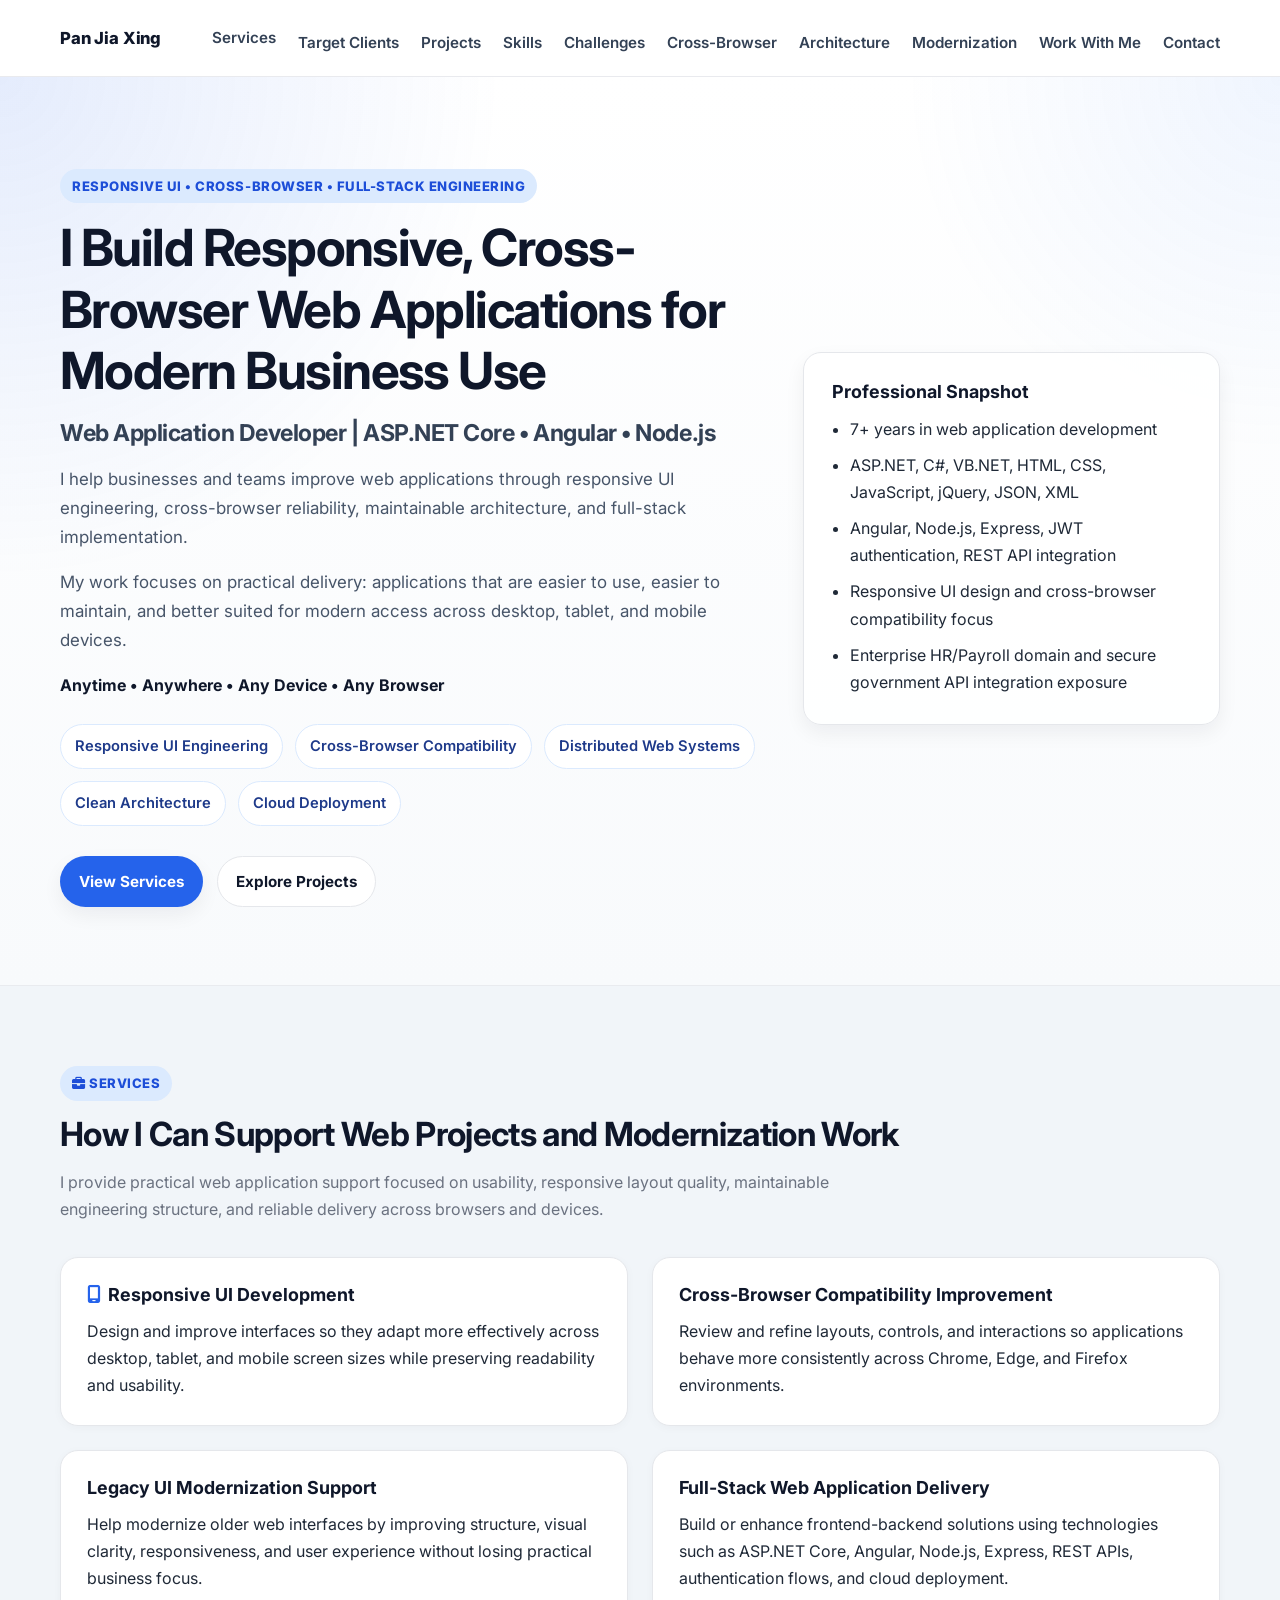
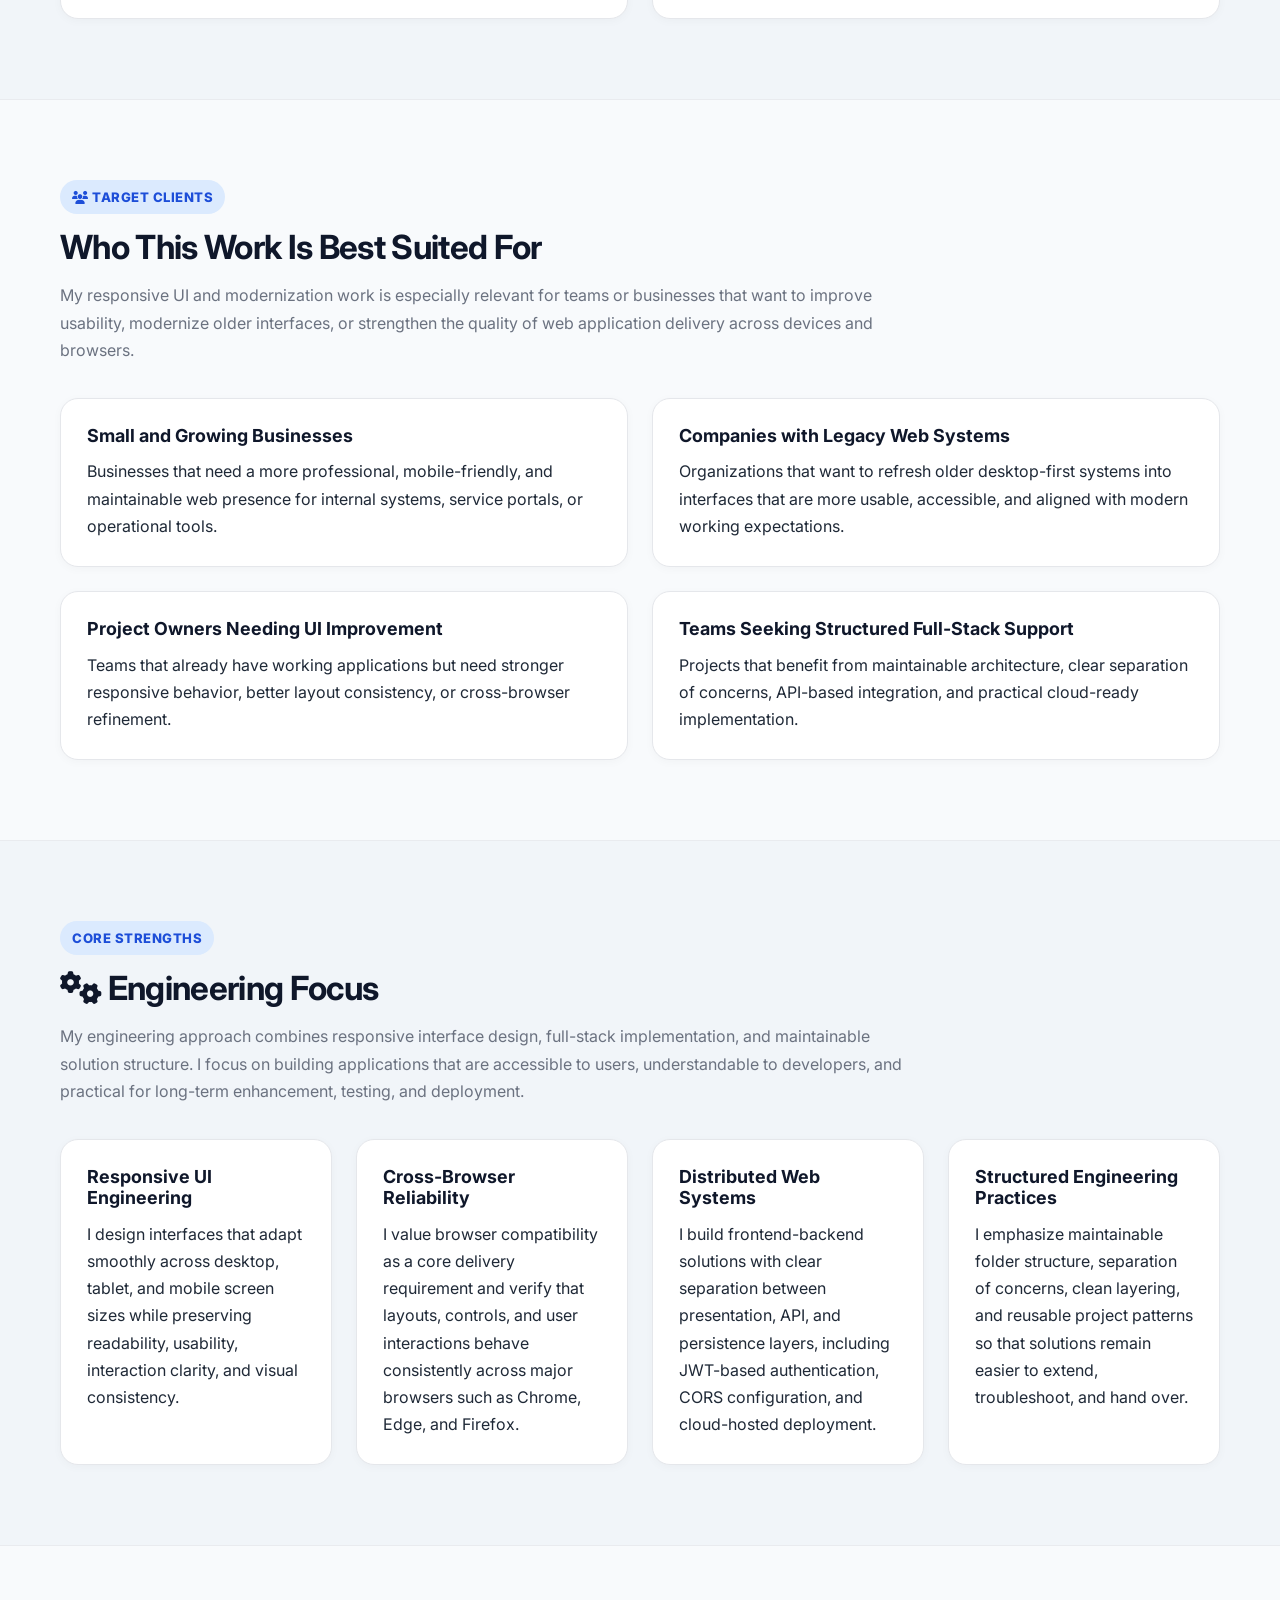
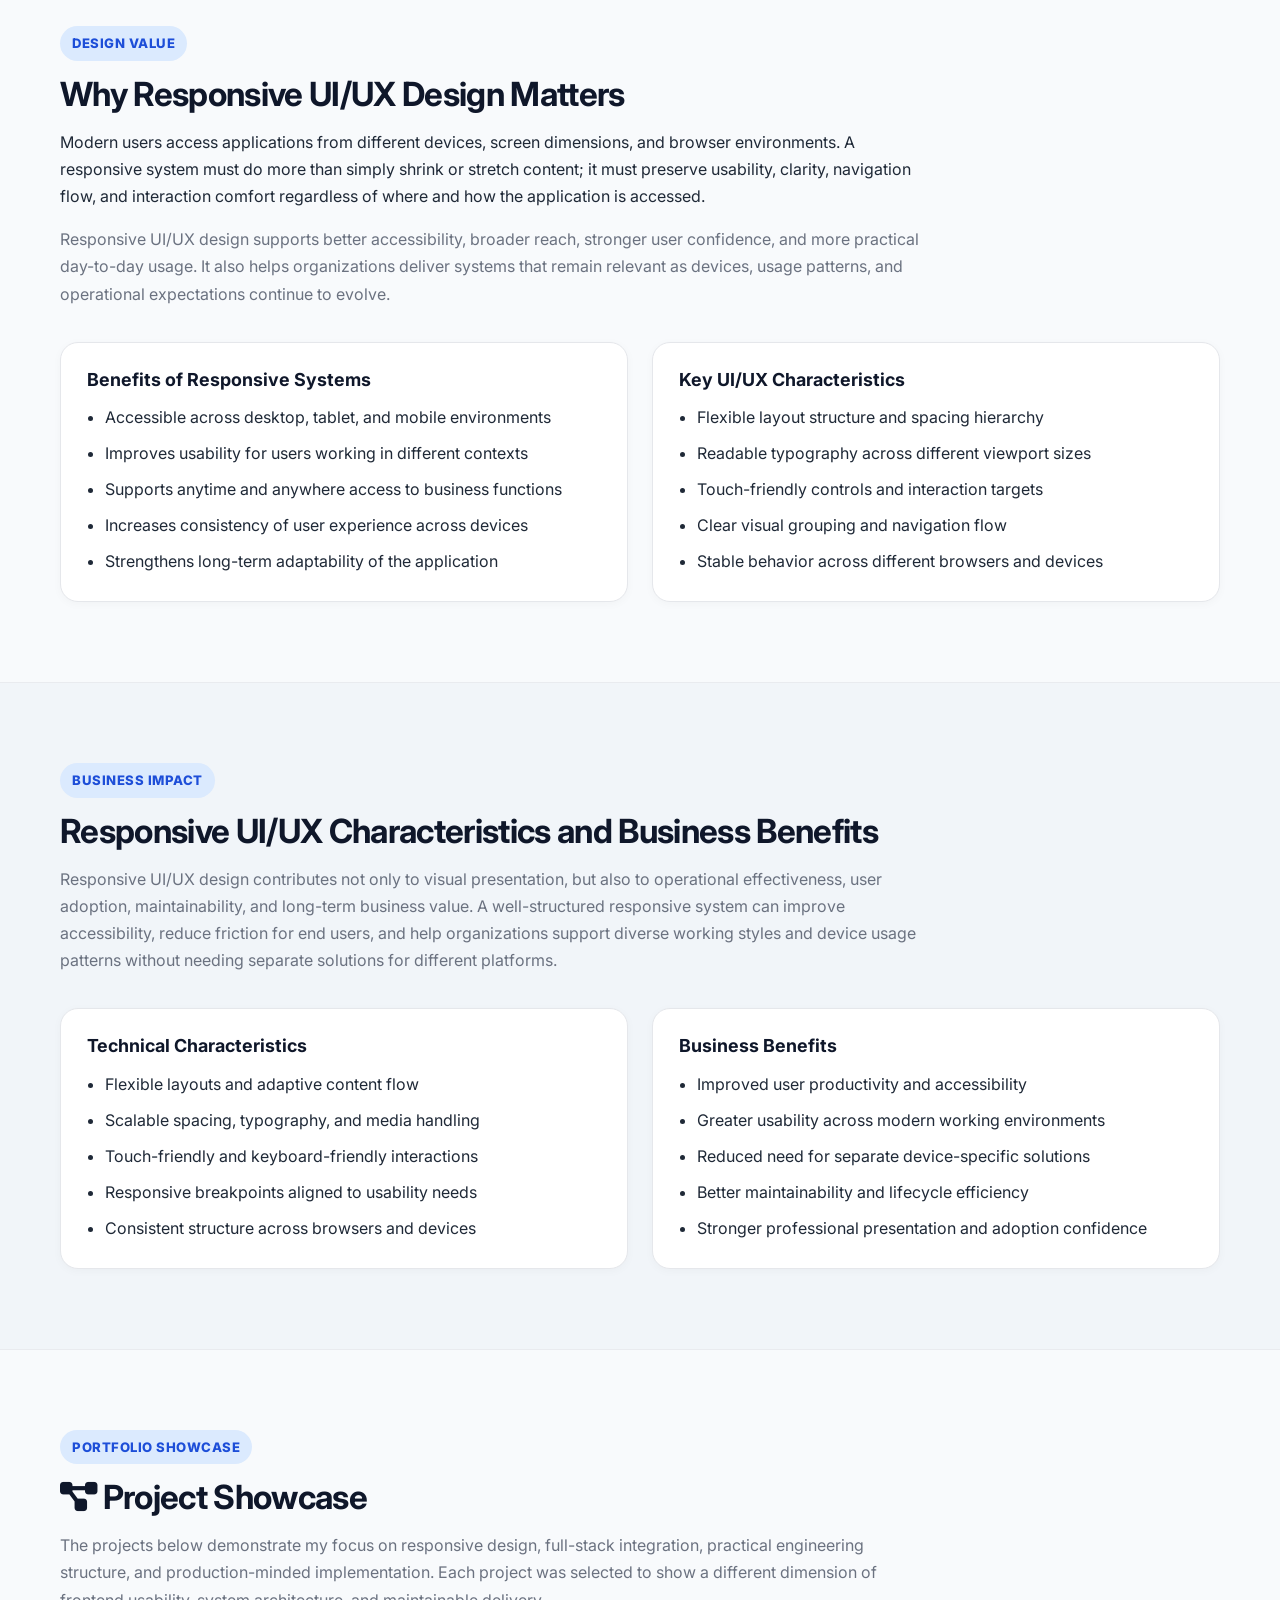
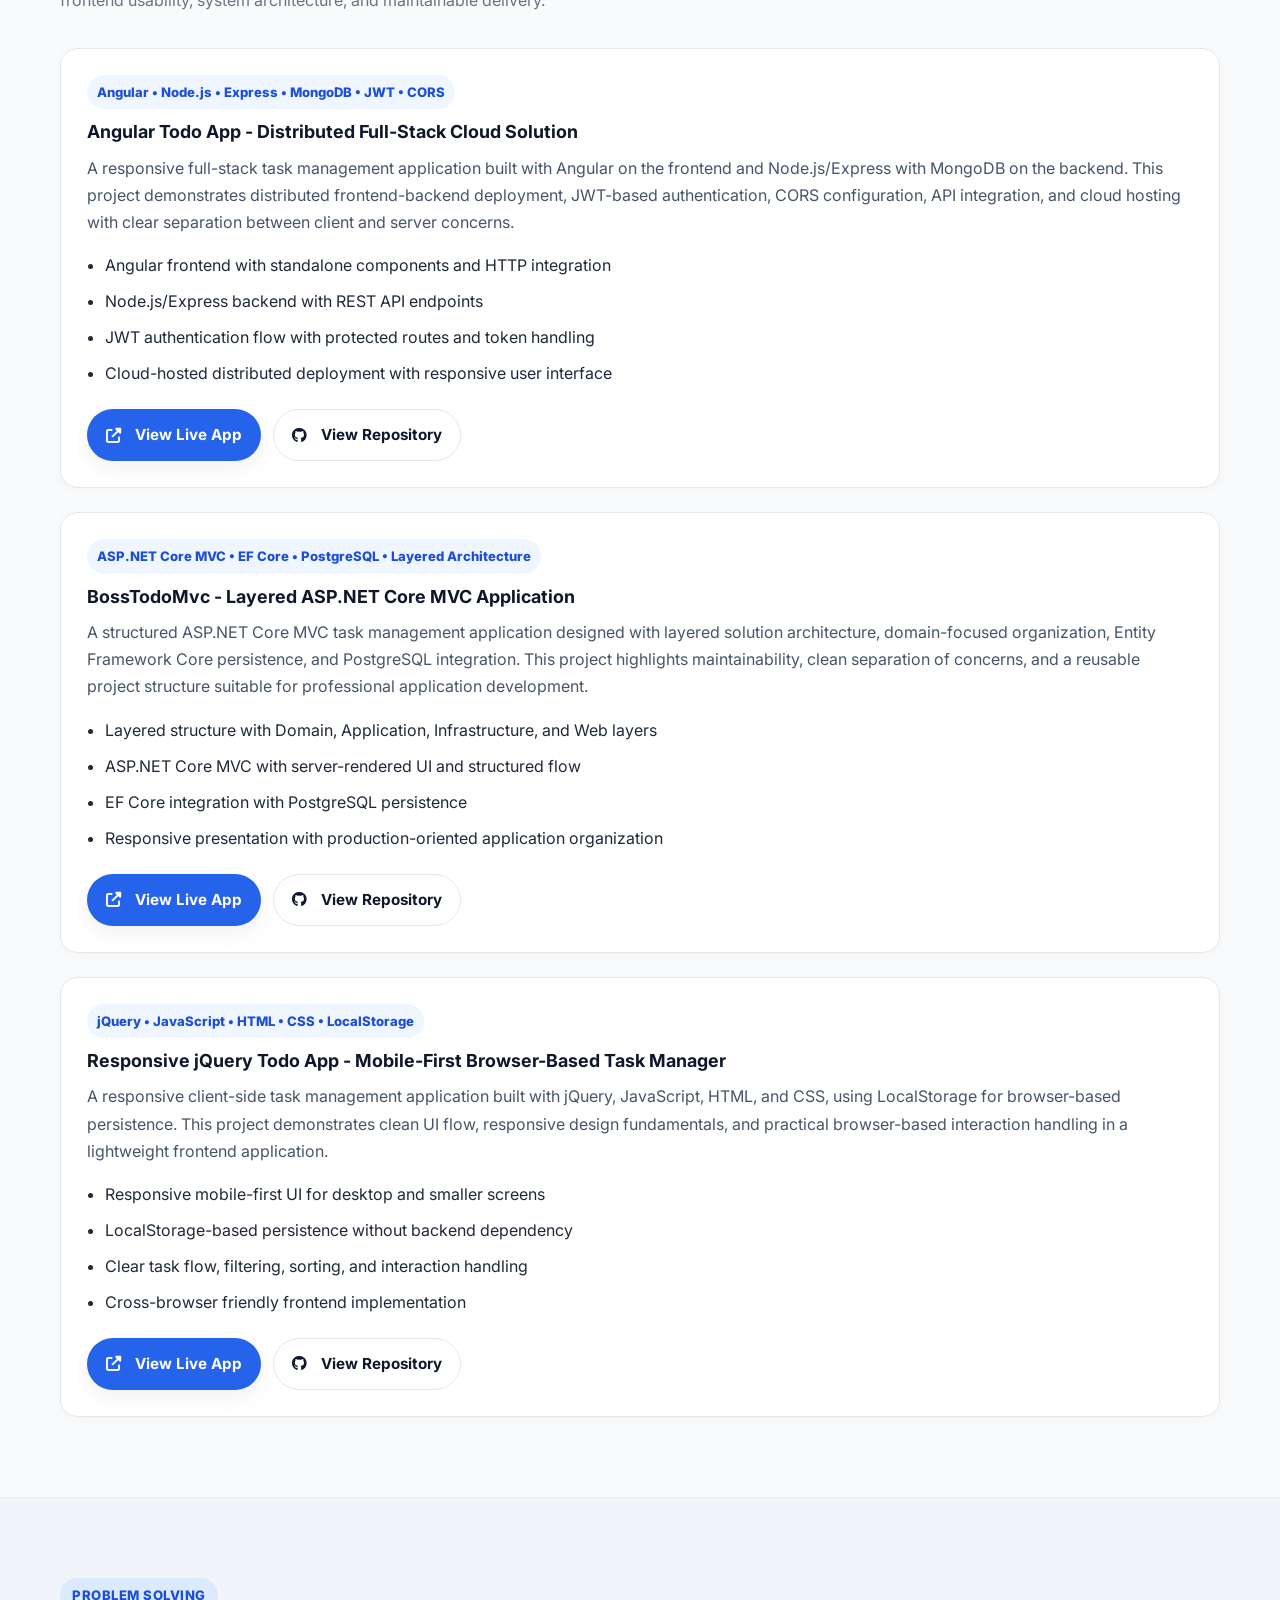
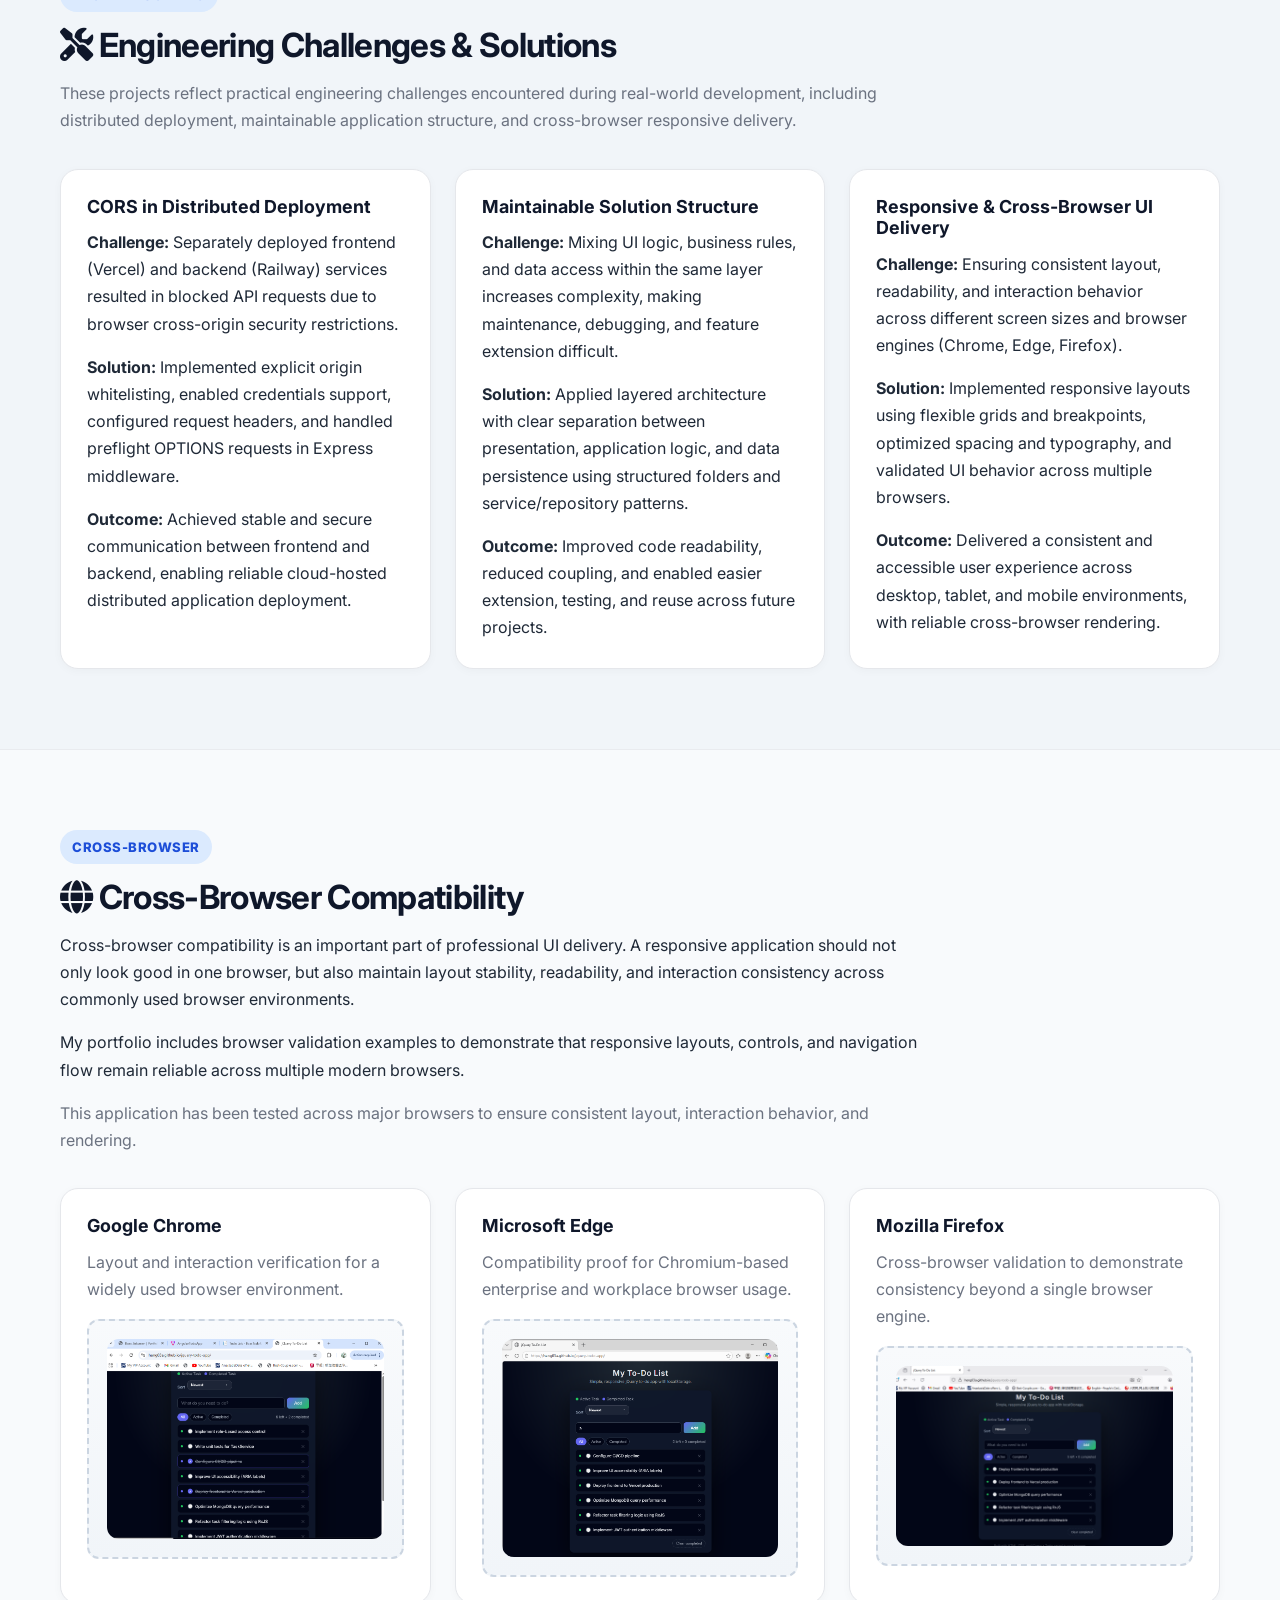
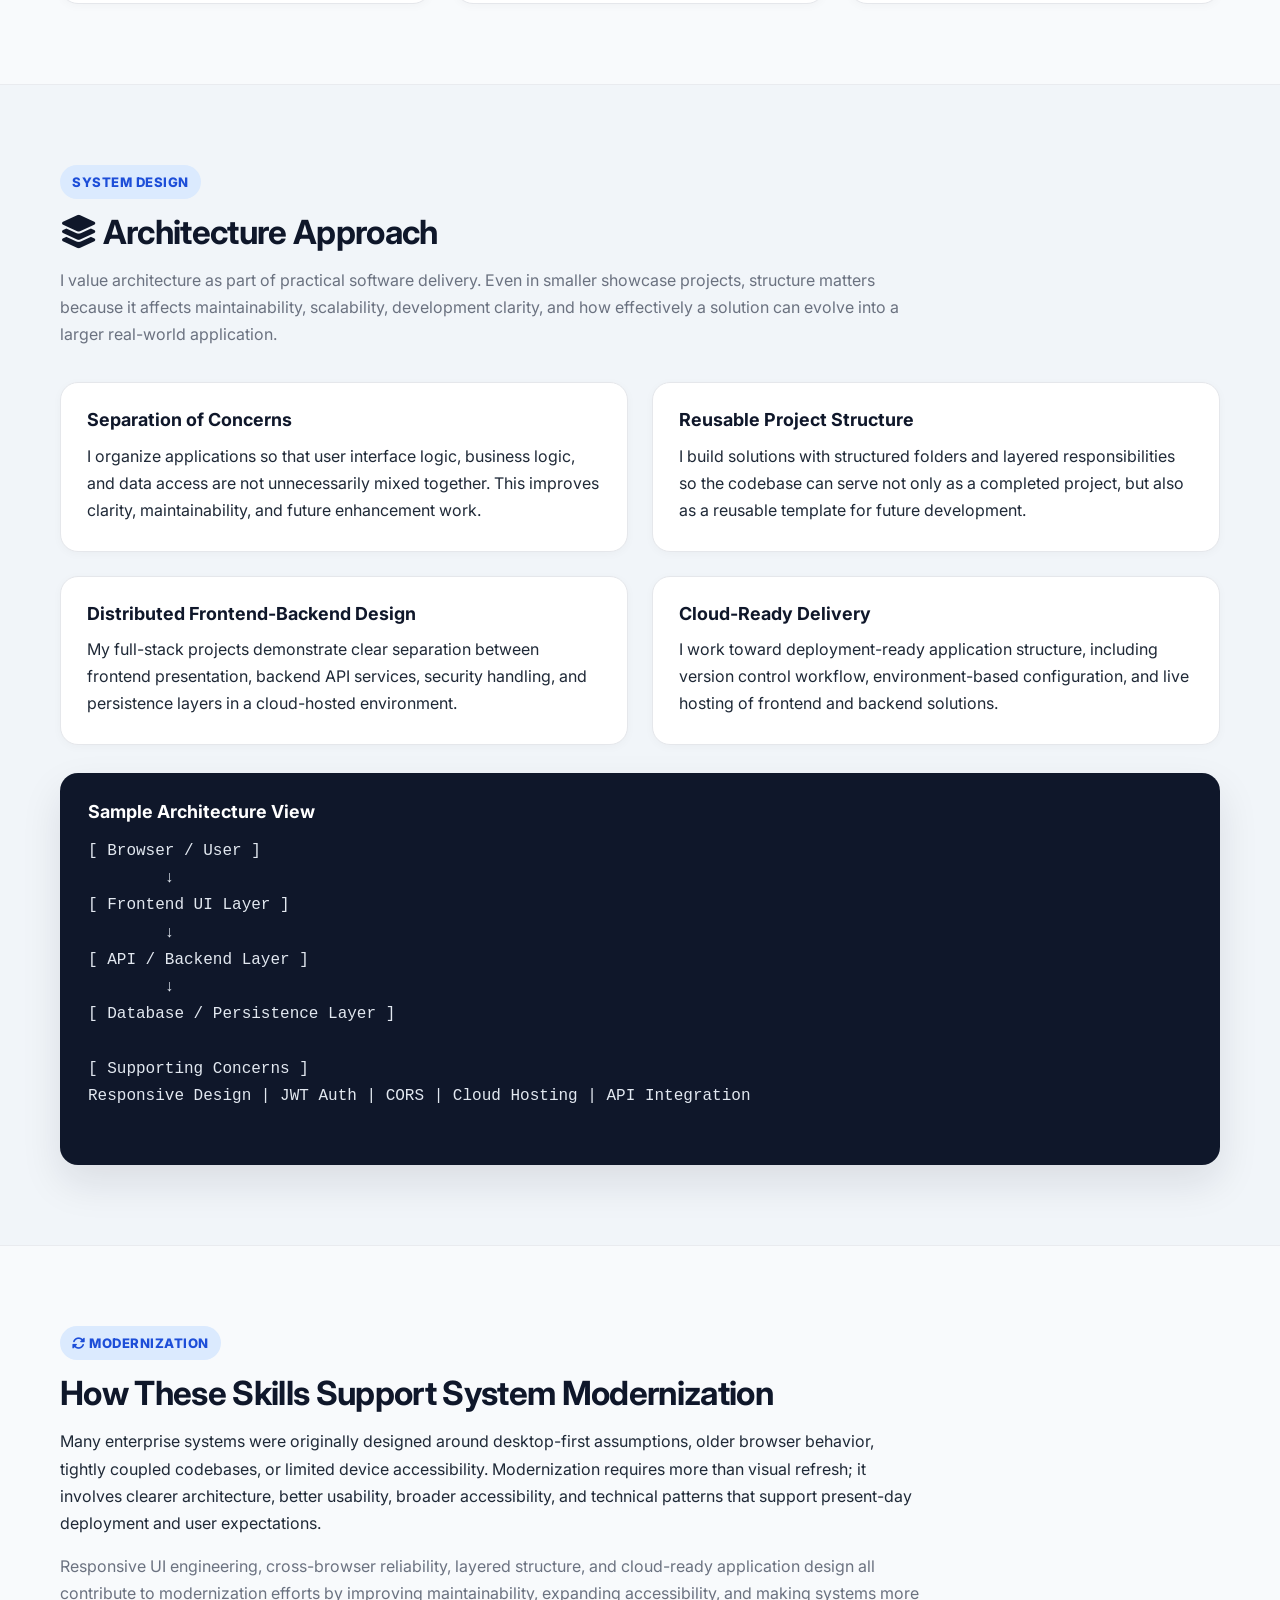
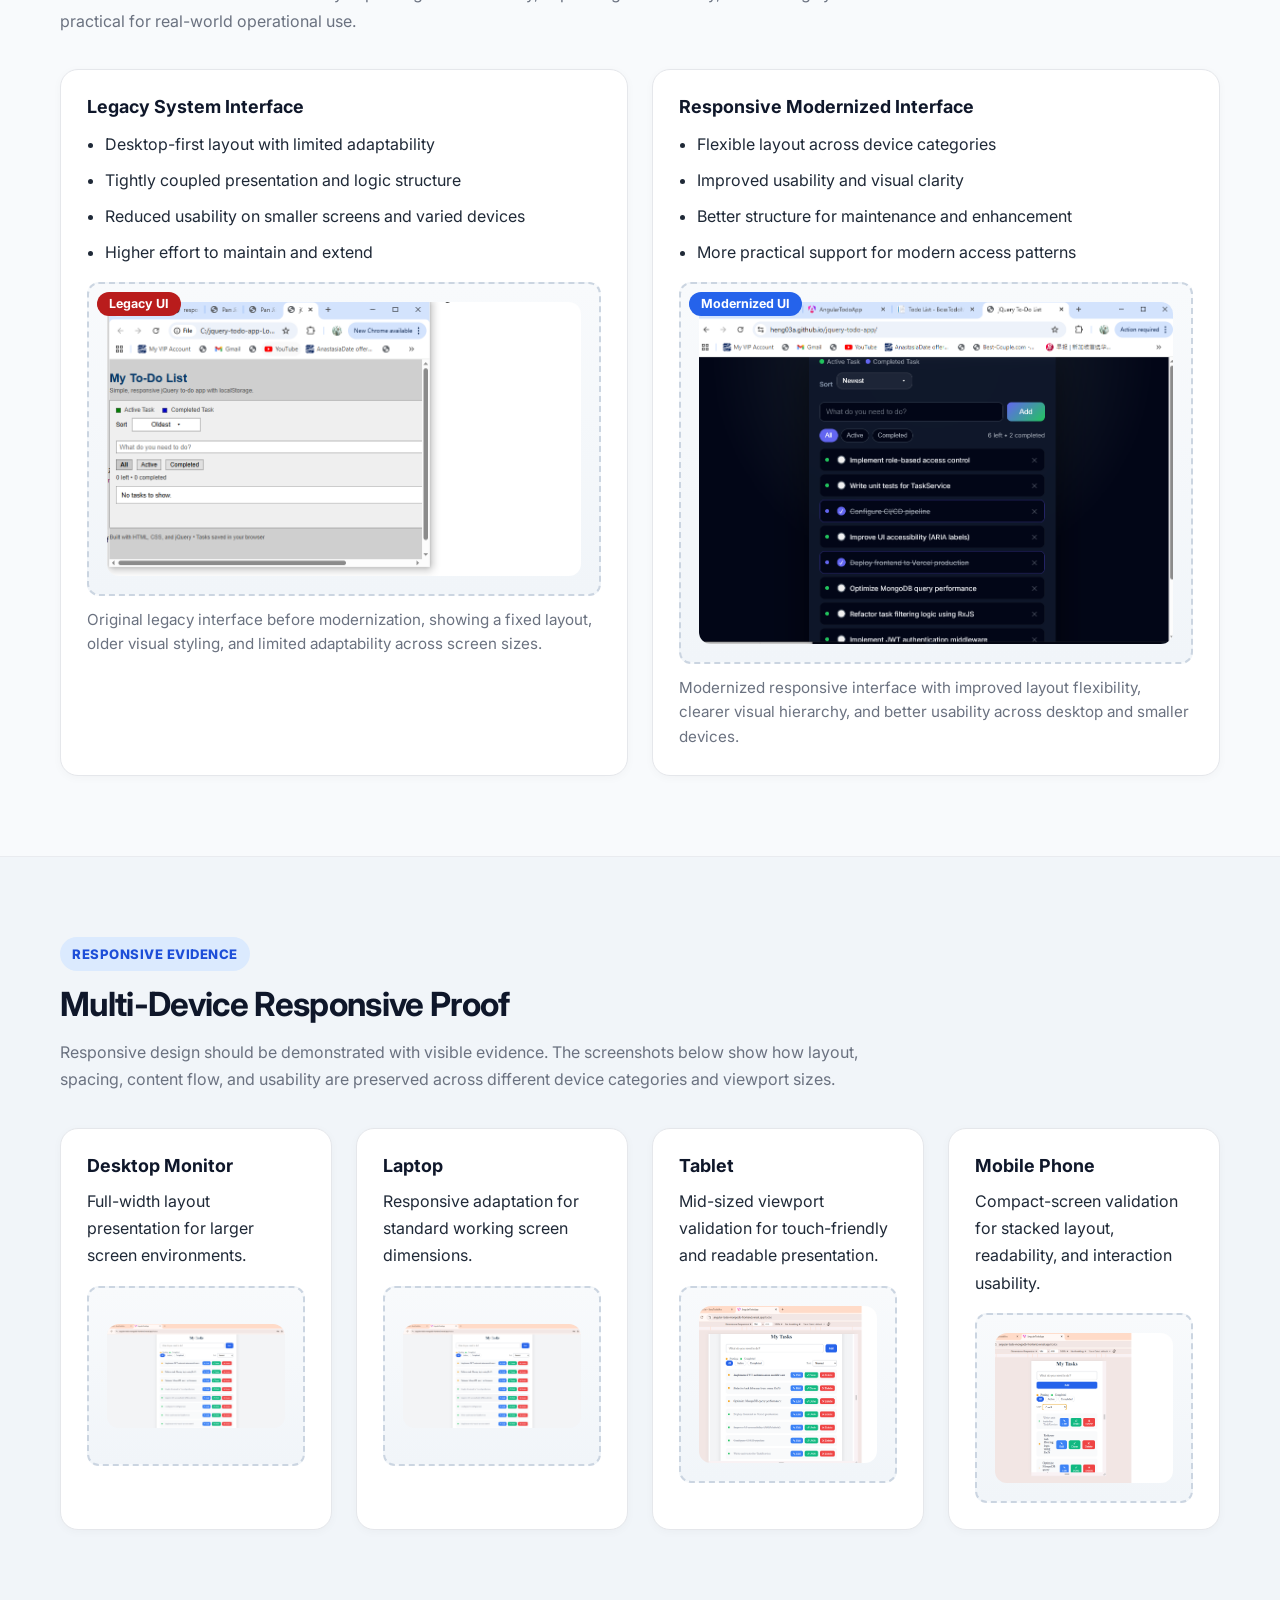
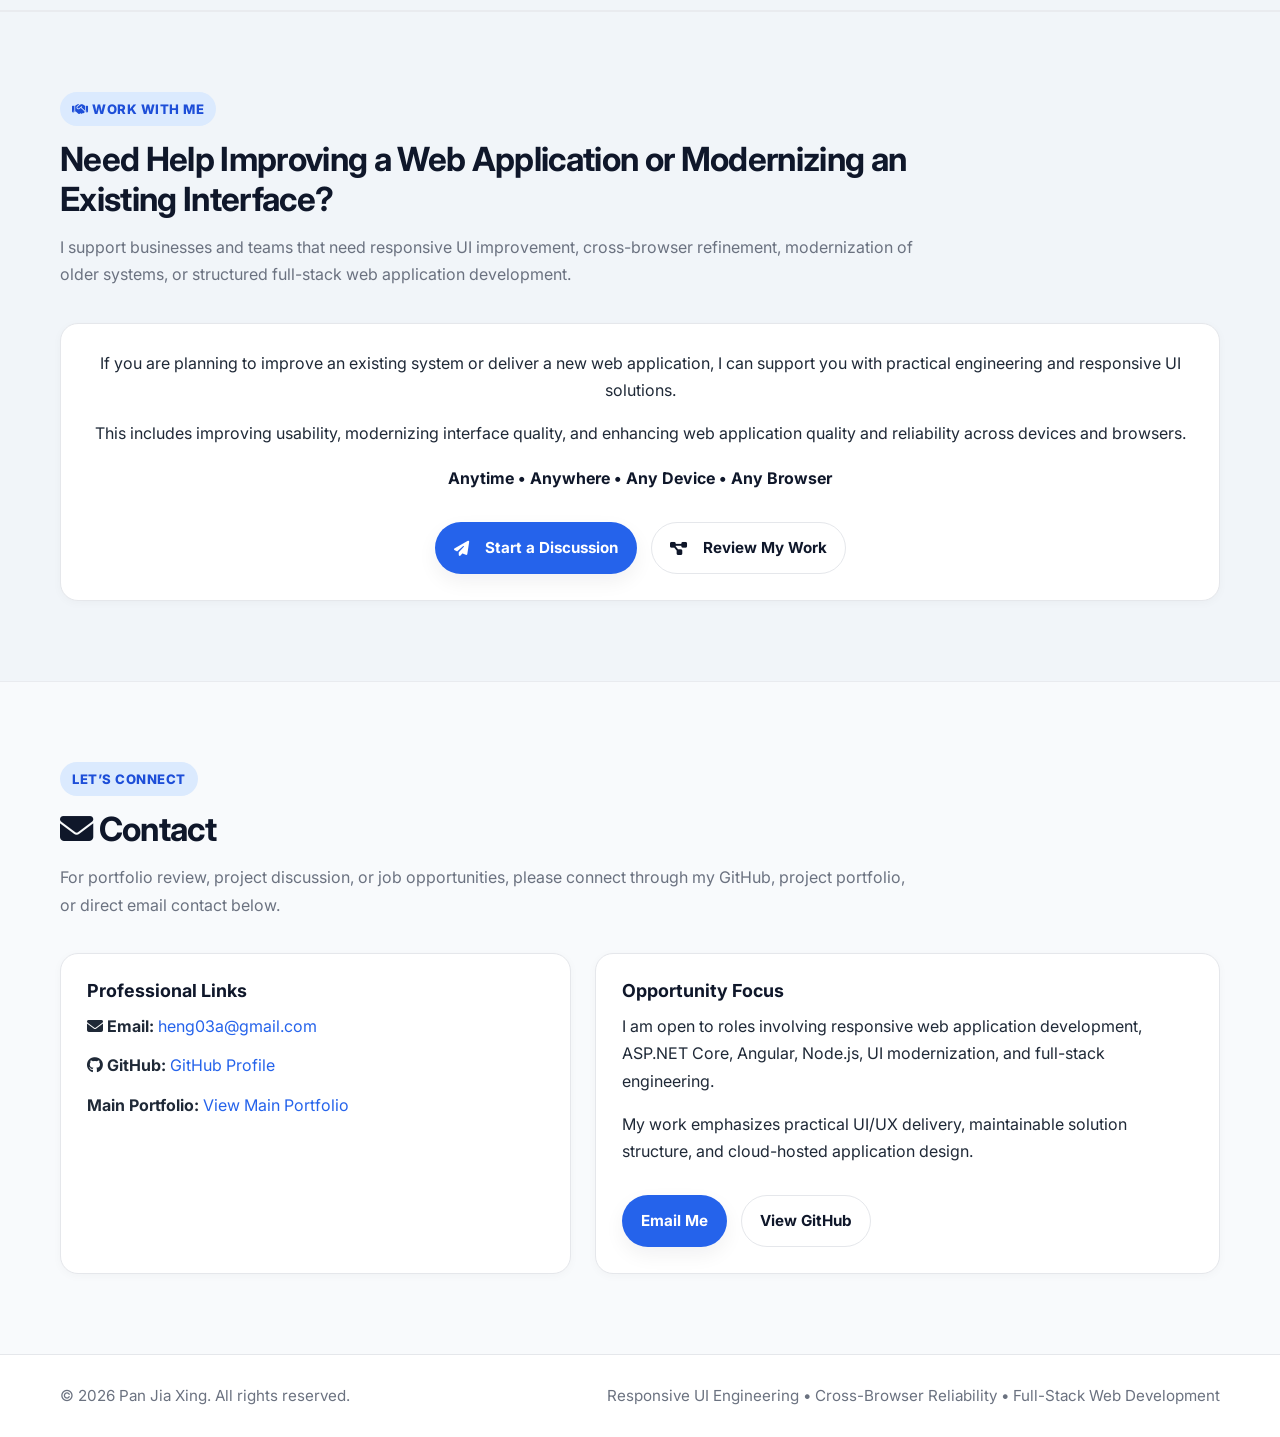
==== commit 5ba4f8f6: "Refactor portfolio: enhance responsive UI, improve structure, and upgrade professional presentation" ====
--- a/index.html
+++ b/index.html
@@ -77,6 +77,7 @@
   rel="stylesheet"
   href="https://cdnjs.cloudflare.com/ajax/libs/font-awesome/6.5.0/css/all.min.css"
 />
+
 
   <!-- CSS -->
   <link rel="stylesheet" href="main.css" />
@@ -182,7 +183,7 @@
 <section id="services" class="section section-alt">
   <div class="container">
     <div class="section-heading">
-      <p class="eyebrow">Services</p>
+      <p class="eyebrow"><i class="fas fa-briefcase"></i> Services</p>
       <h2>How I Can Support Web Projects and Modernization Work</h2>
       <p>
         I provide practical web application support focused on usability, responsive layout quality,
@@ -229,7 +230,7 @@
 <section id="clients" class="section">
   <div class="container">
     <div class="section-heading">
-      <p class="eyebrow">Target Clients</p>
+      <p class="eyebrow"><i class="fas fa-users"></i> Target Clients</p>
       <h2>Who This Work Is Best Suited For</h2>
       <p>
         My responsive UI and modernization work is especially relevant for teams or businesses
@@ -282,7 +283,7 @@
         <div class="container">
           <div class="section-heading">
             <p class="eyebrow">Core Strengths</p>
-            <h2>Engineering Focus</h2>
+            <h2><i class="fas fa-gears"></i> Engineering Focus</h2>
             <p>
               My engineering approach combines responsive interface design, full-stack implementation, and
               maintainable solution structure. I focus on building applications that are accessible to users,
@@ -425,7 +426,7 @@
         <div class="container">
           <div class="section-heading">
             <p class="eyebrow">Portfolio Showcase</p>
-            <h2>Project Showcase</h2>
+            <h2><i class="fas fa-diagram-project"></i> Project Showcase</h2>
             <p>
               The projects below demonstrate my focus on responsive design, full-stack integration, practical
               engineering structure, and production-minded implementation. Each project was selected to show a
@@ -482,10 +483,10 @@
 
               <div class="project-actions">
                 <a class="btn btn-primary" href="https://bosstodomvcrailwayneno-production.up.railway.app/" target="_blank" rel="noreferrer">
-                  <i class="fas fa-up-right-from-square"> </i> View Live App
+                  <i class="fas fa-up-right-from-square"></i> View Live App
                 </a>
                 <a class="btn btn-secondary" href="https://github.com/Heng03a/BossTodoMvc_Railway_Neno#README.md" target="_blank" rel="noreferrer">
-                  <i class="fab fa-github"></i>View Repository
+                  <i class="fab fa-github"></i> View Repository
                 </a>
               </div>
             </article>
@@ -530,7 +531,7 @@
   <div class="container">
     <div class="section-heading">
       <p class="eyebrow">Problem Solving</p>
-      <h2>Engineering Challenges &amp; Solutions</h2>
+      <h2><i class="fas fa-screwdriver-wrench"></i> Engineering Challenges &amp; Solutions</h2>
       <p>
         These projects reflect practical engineering challenges encountered during real-world development,
         including distributed deployment, maintainable application structure, and cross-browser responsive delivery.
@@ -684,7 +685,7 @@
         <div class="container">
           <div class="section-heading">
             <p class="eyebrow">System Design</p>
-            <h2>Architecture Approach</h2>
+            <h2><i class="fas fa-layer-group"></i> Architecture Approach</h2>
             <p>
               I value architecture as part of practical software delivery. Even in smaller showcase projects,
               structure matters because it affects maintainability, scalability, development clarity, and how
@@ -749,8 +750,8 @@
 <section  id="modernization" class="section">
   <div class="container">
     <div class="section-heading">
-      <p class="eyebrow">Modernization</p>
-      <h2><i class="fas fa-rotate"></i> How These Skills Support System Modernization</h2>
+      <p class="eyebrow"><i class="fas fa-rotate"></i> Modernization</p>
+      <h2>How These Skills Support System Modernization</h2>
       <p>
         Many enterprise systems were originally designed around desktop-first assumptions, older browser
         behavior, tightly coupled codebases, or limited device accessibility. Modernization requires more
@@ -901,7 +902,7 @@
 <section id="cta" class="section section-alt">
   <div class="container">
     <div class="section-heading">
-      <p class="eyebrow">Work With Me</p>
+      <p class="eyebrow"><i class="fas fa-handshake"></i> Work With Me</p>
       <h2>Need Help Improving a Web Application or Modernizing an Existing Interface?</h2>
       <p>
         I support businesses and teams that need responsive UI improvement, cross-browser refinement,
@@ -925,7 +926,7 @@
 </p>
 <div class="hero-actions" style="justify-content: center;">
   <a class="btn btn-primary" href="mailto:heng03a@gmail.com?subject=Project%20Discussion">
-    <i class="fas fa-envelope"></i> Start a Discussion
+    <i class="fas fa-paper-plane"></i> Start a Discussion
   </a>
 
   <a class="btn btn-secondary" href="#projects">
@@ -943,7 +944,7 @@
   <div class="container">
     <div class="section-heading">
       <p class="eyebrow">Let’s Connect</p>
-      <h2>Contact</h2>
+      <h2><i class="fas fa-envelope"></i> Contact</h2>
       <p>
         For portfolio review, project discussion, or job opportunities, please connect through my GitHub,
         project portfolio, or direct email contact below.
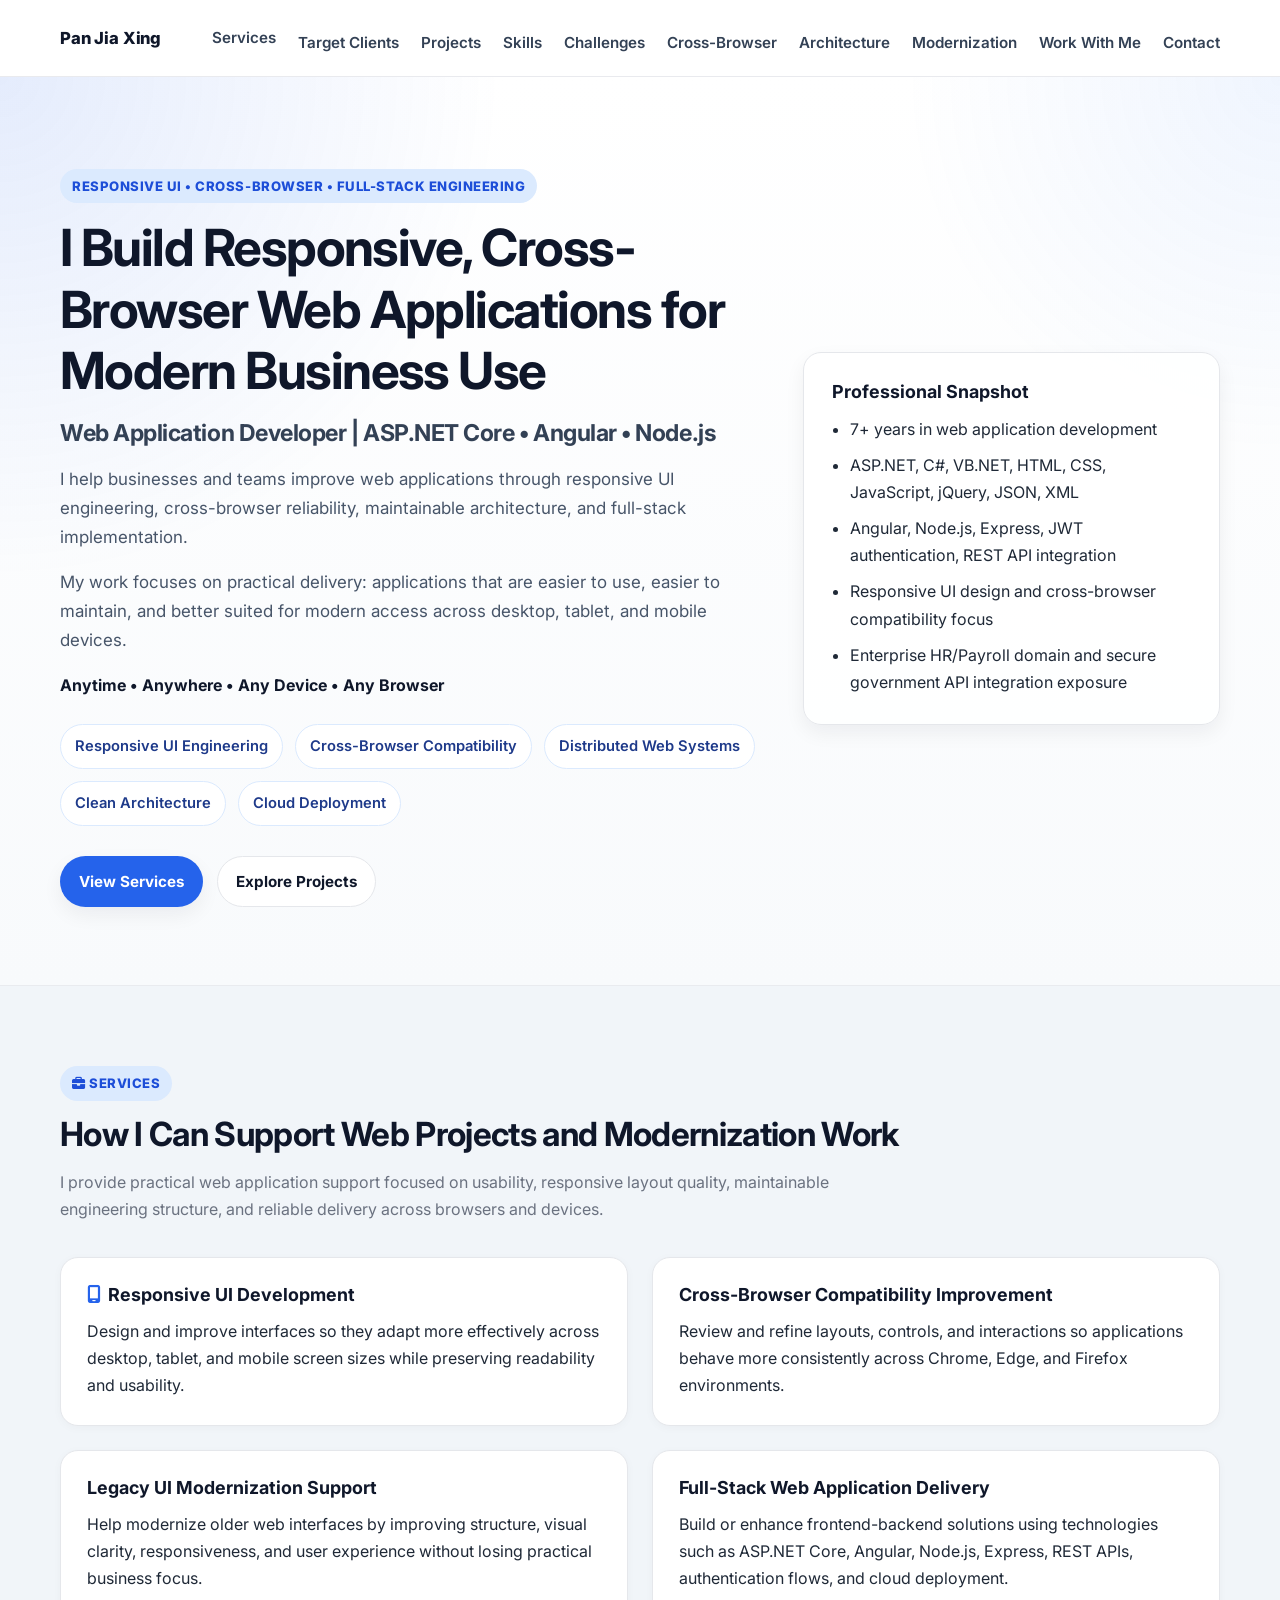
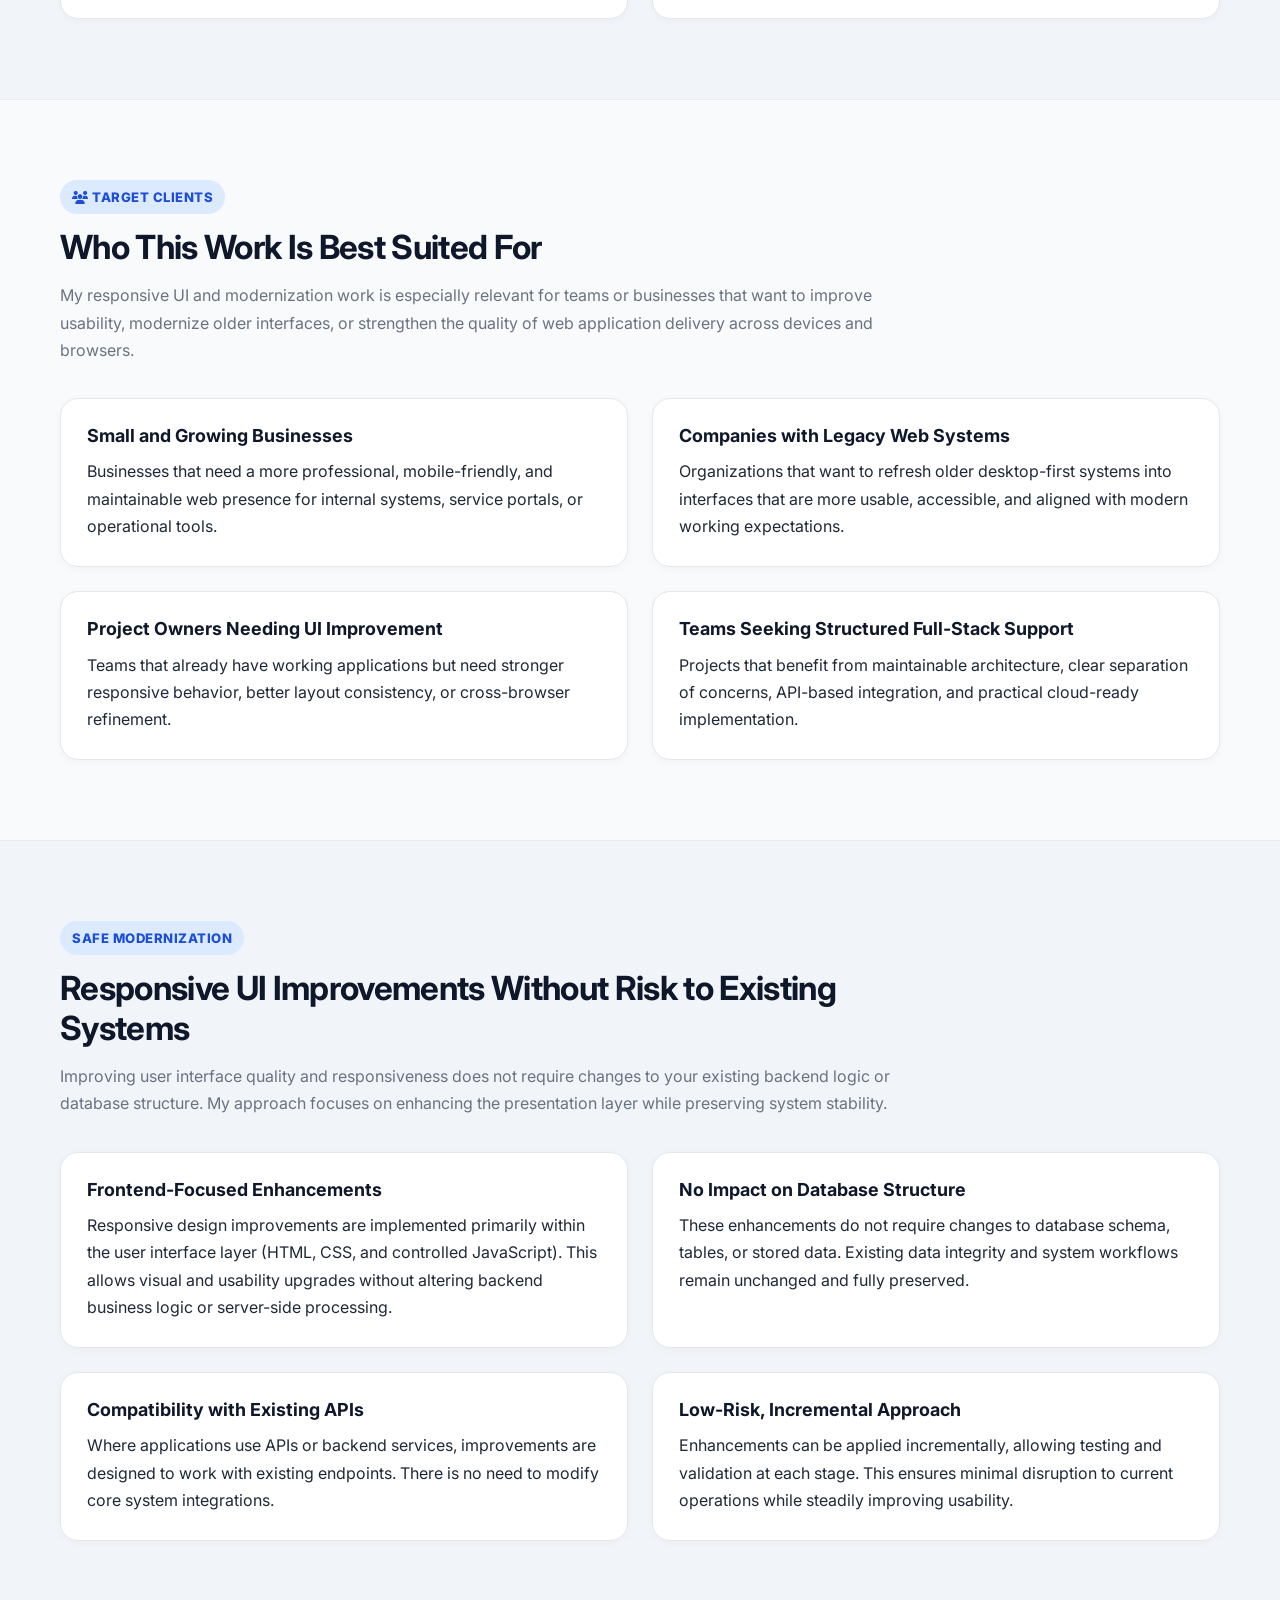
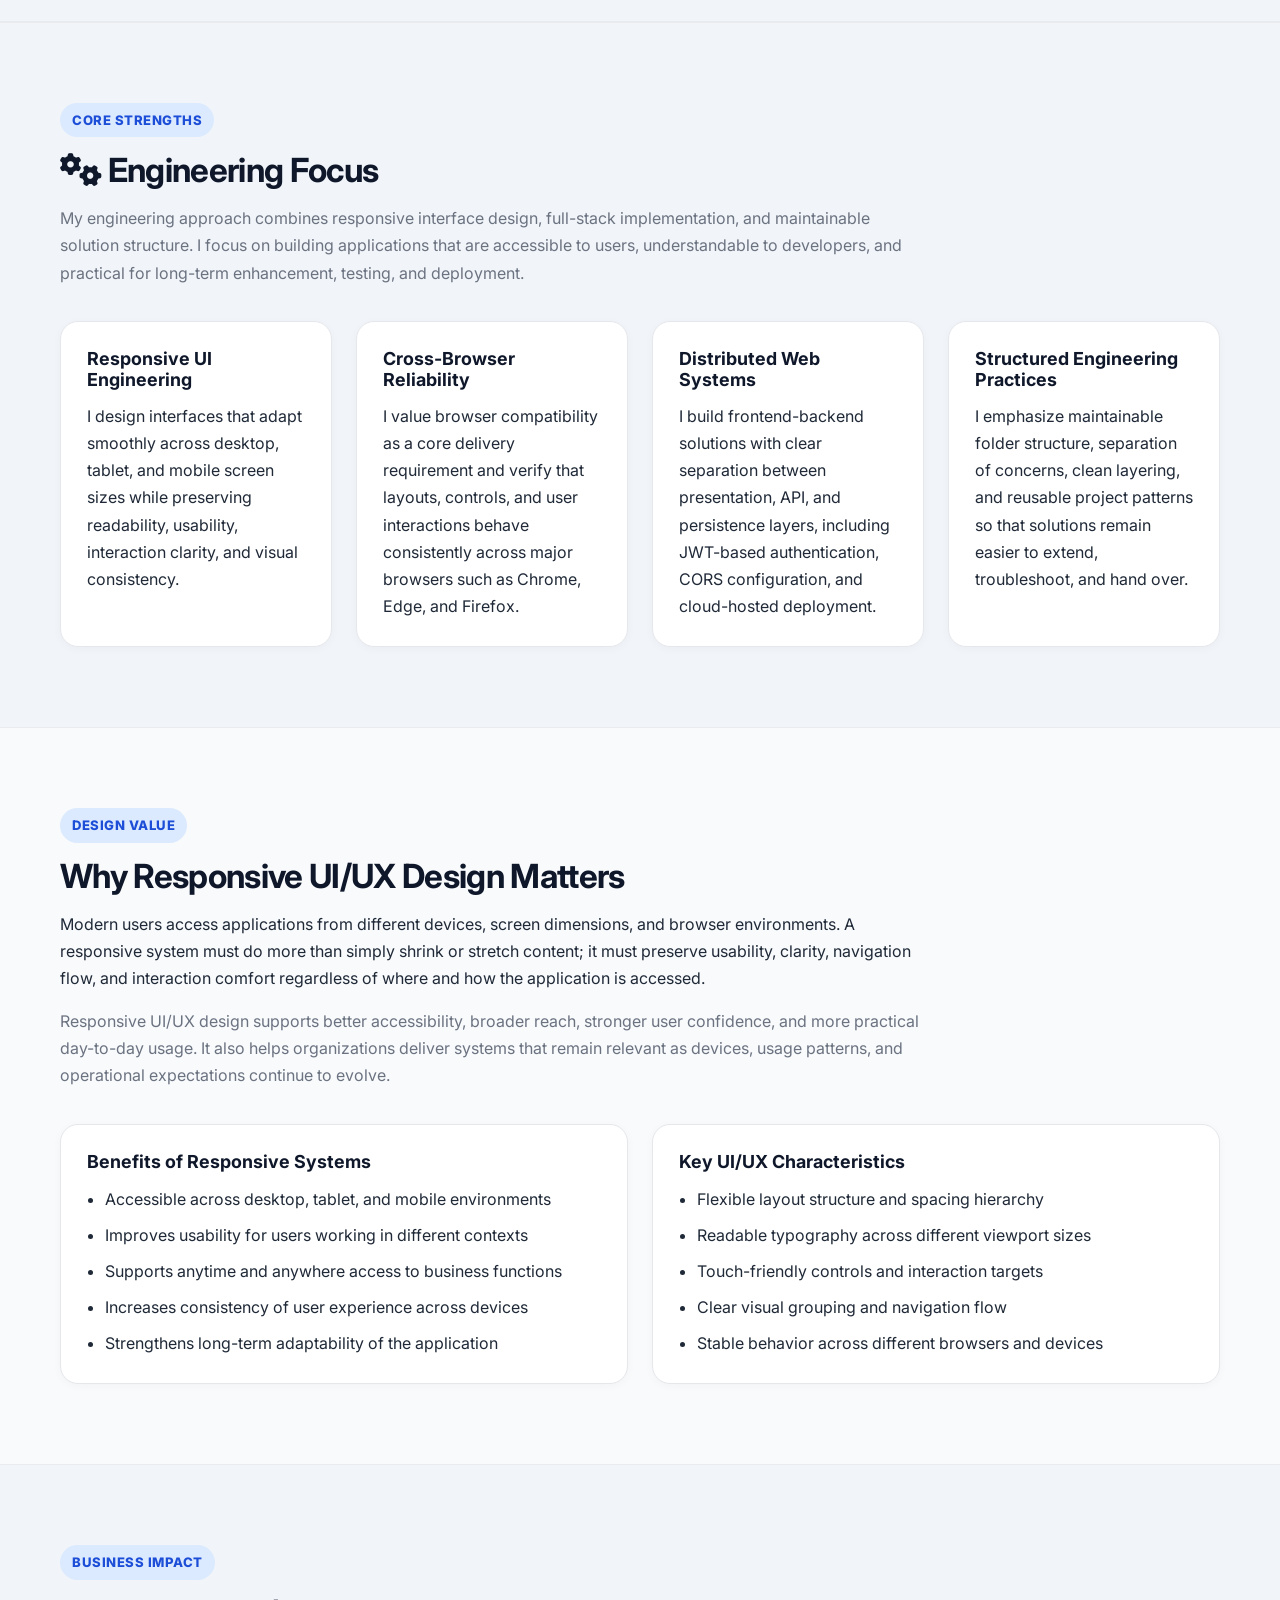
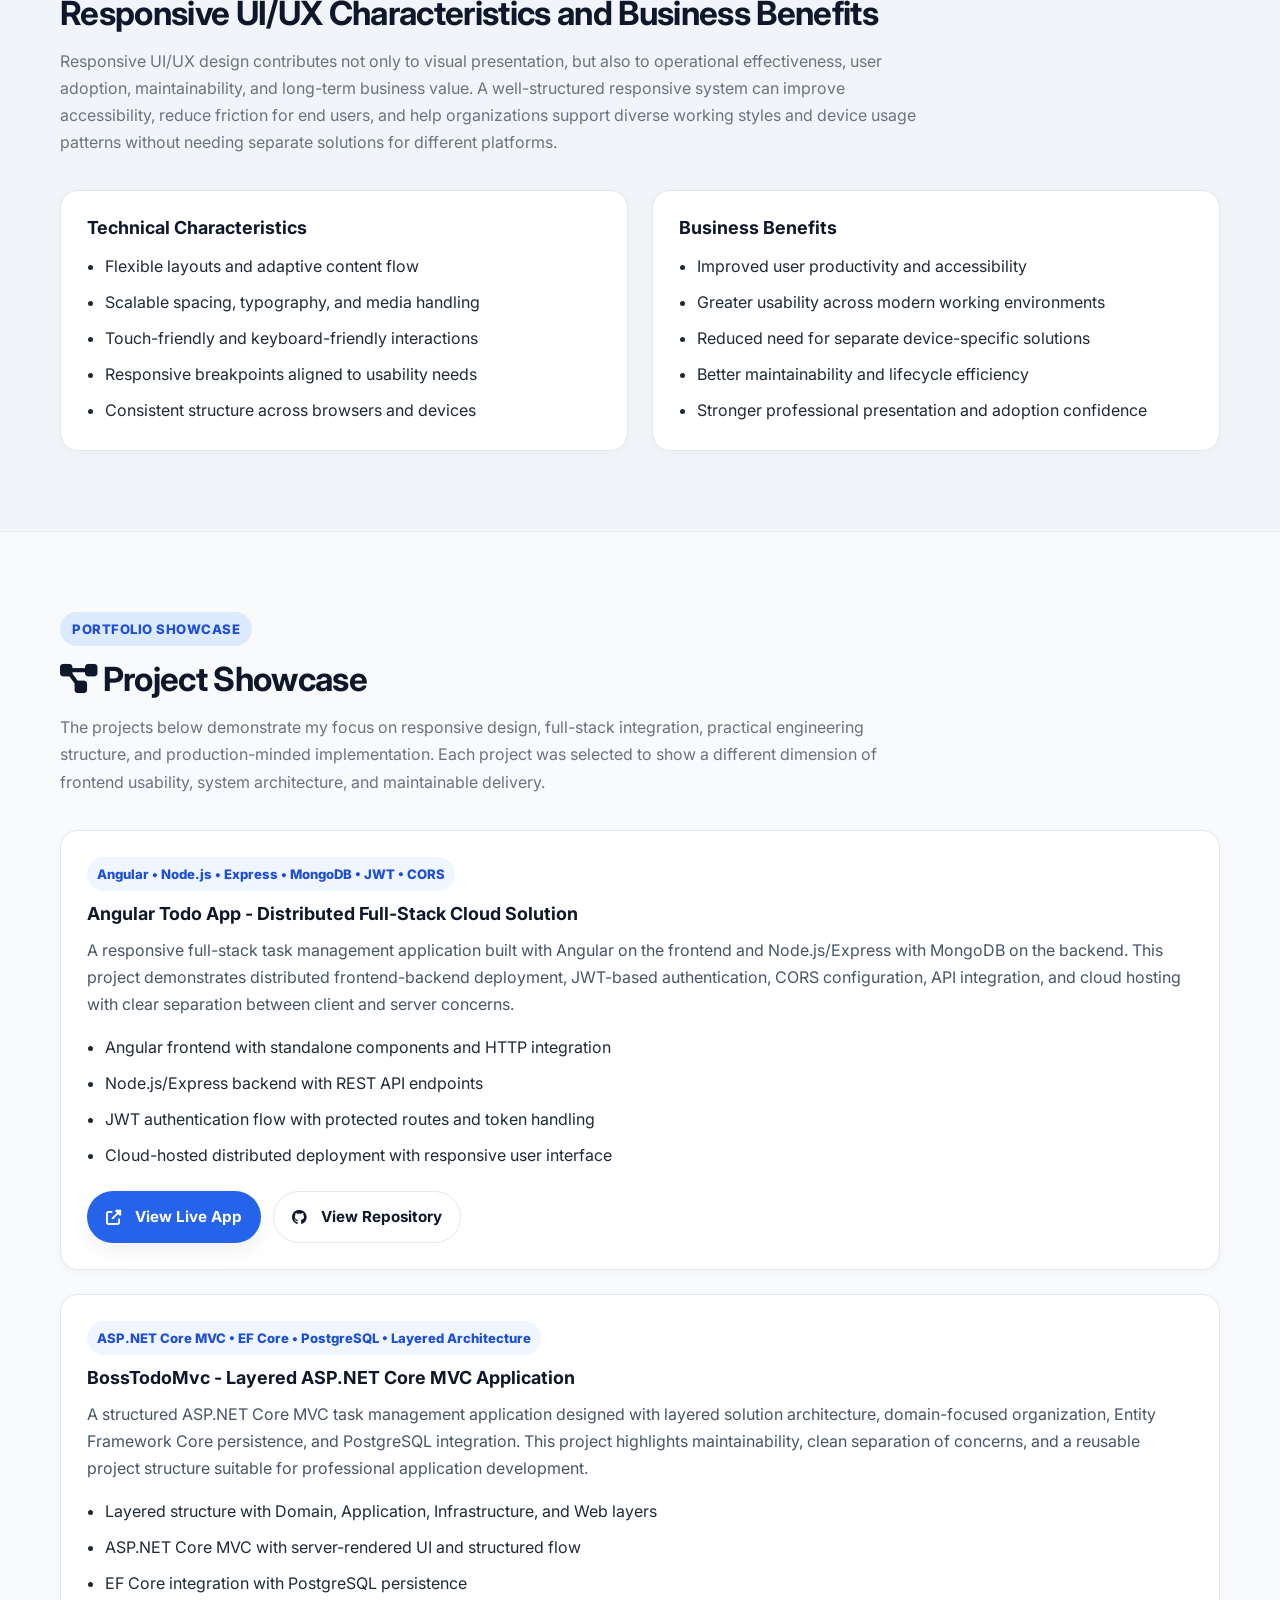
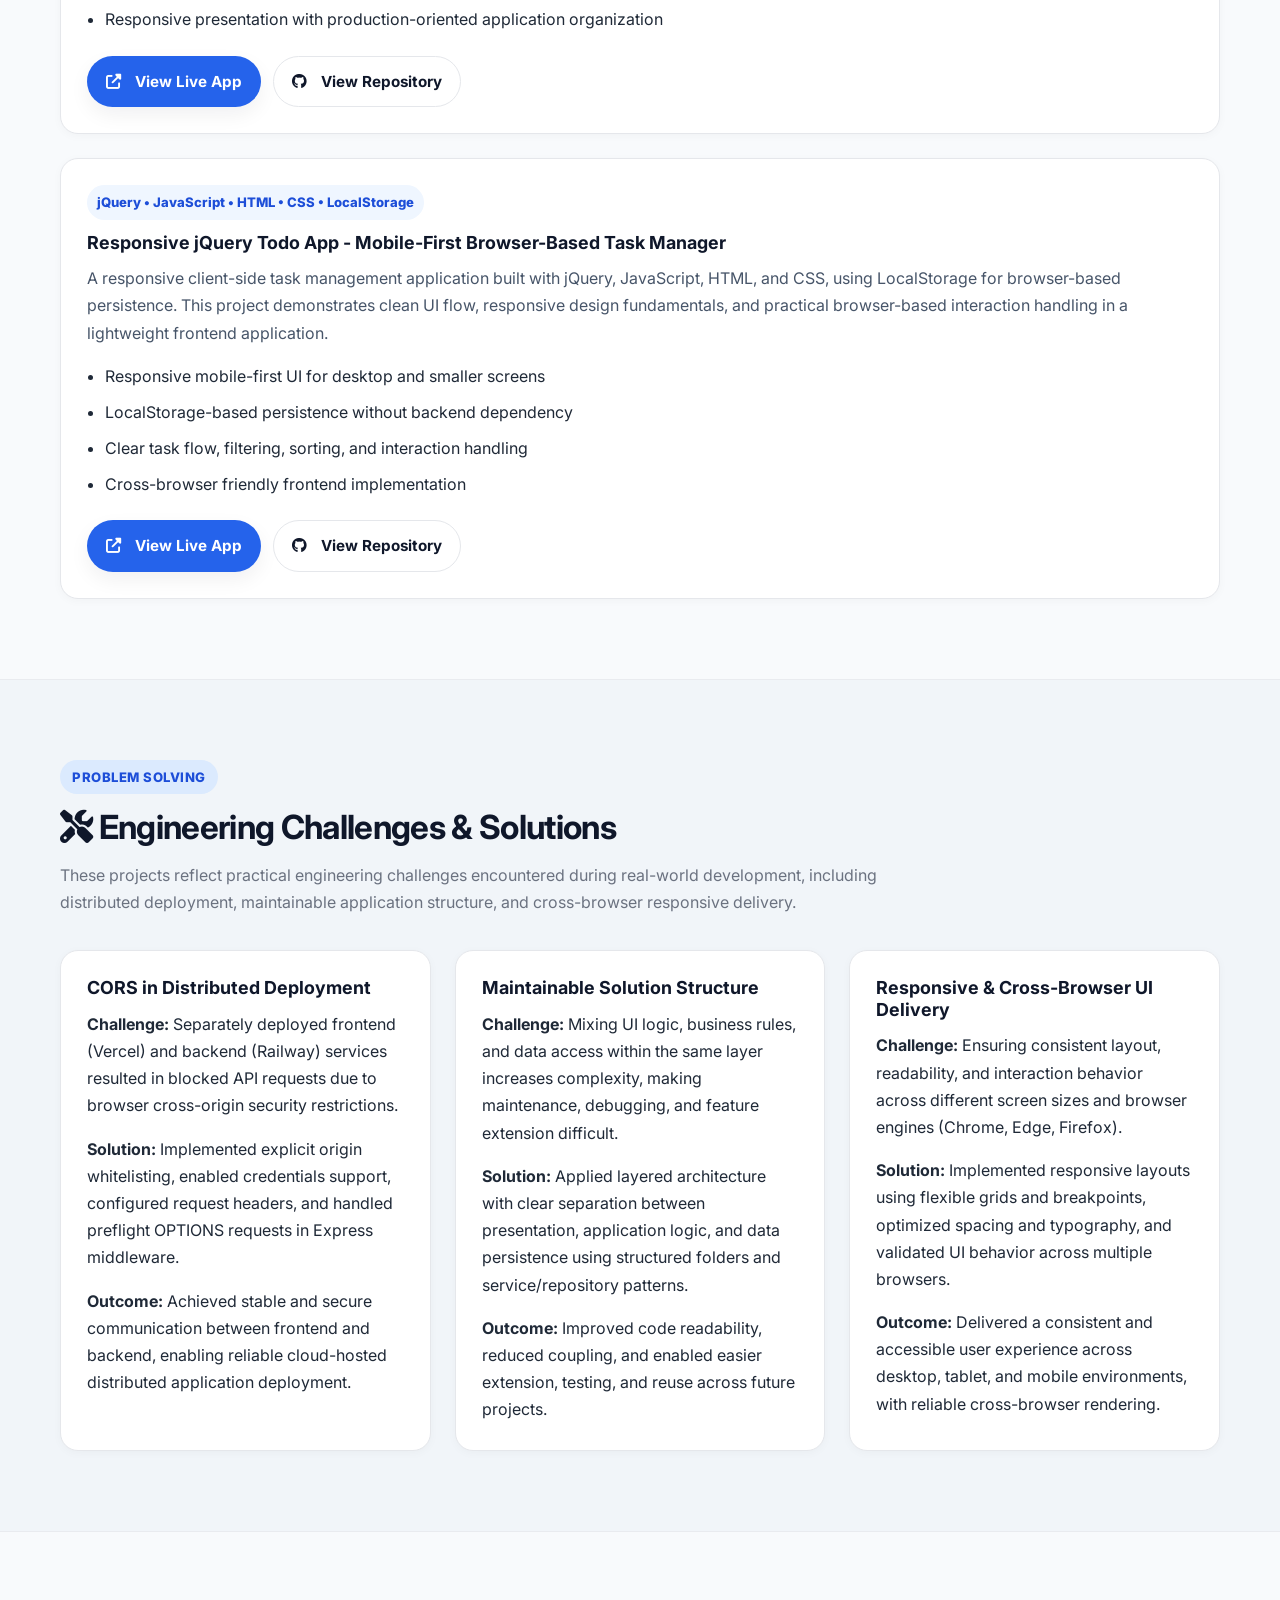
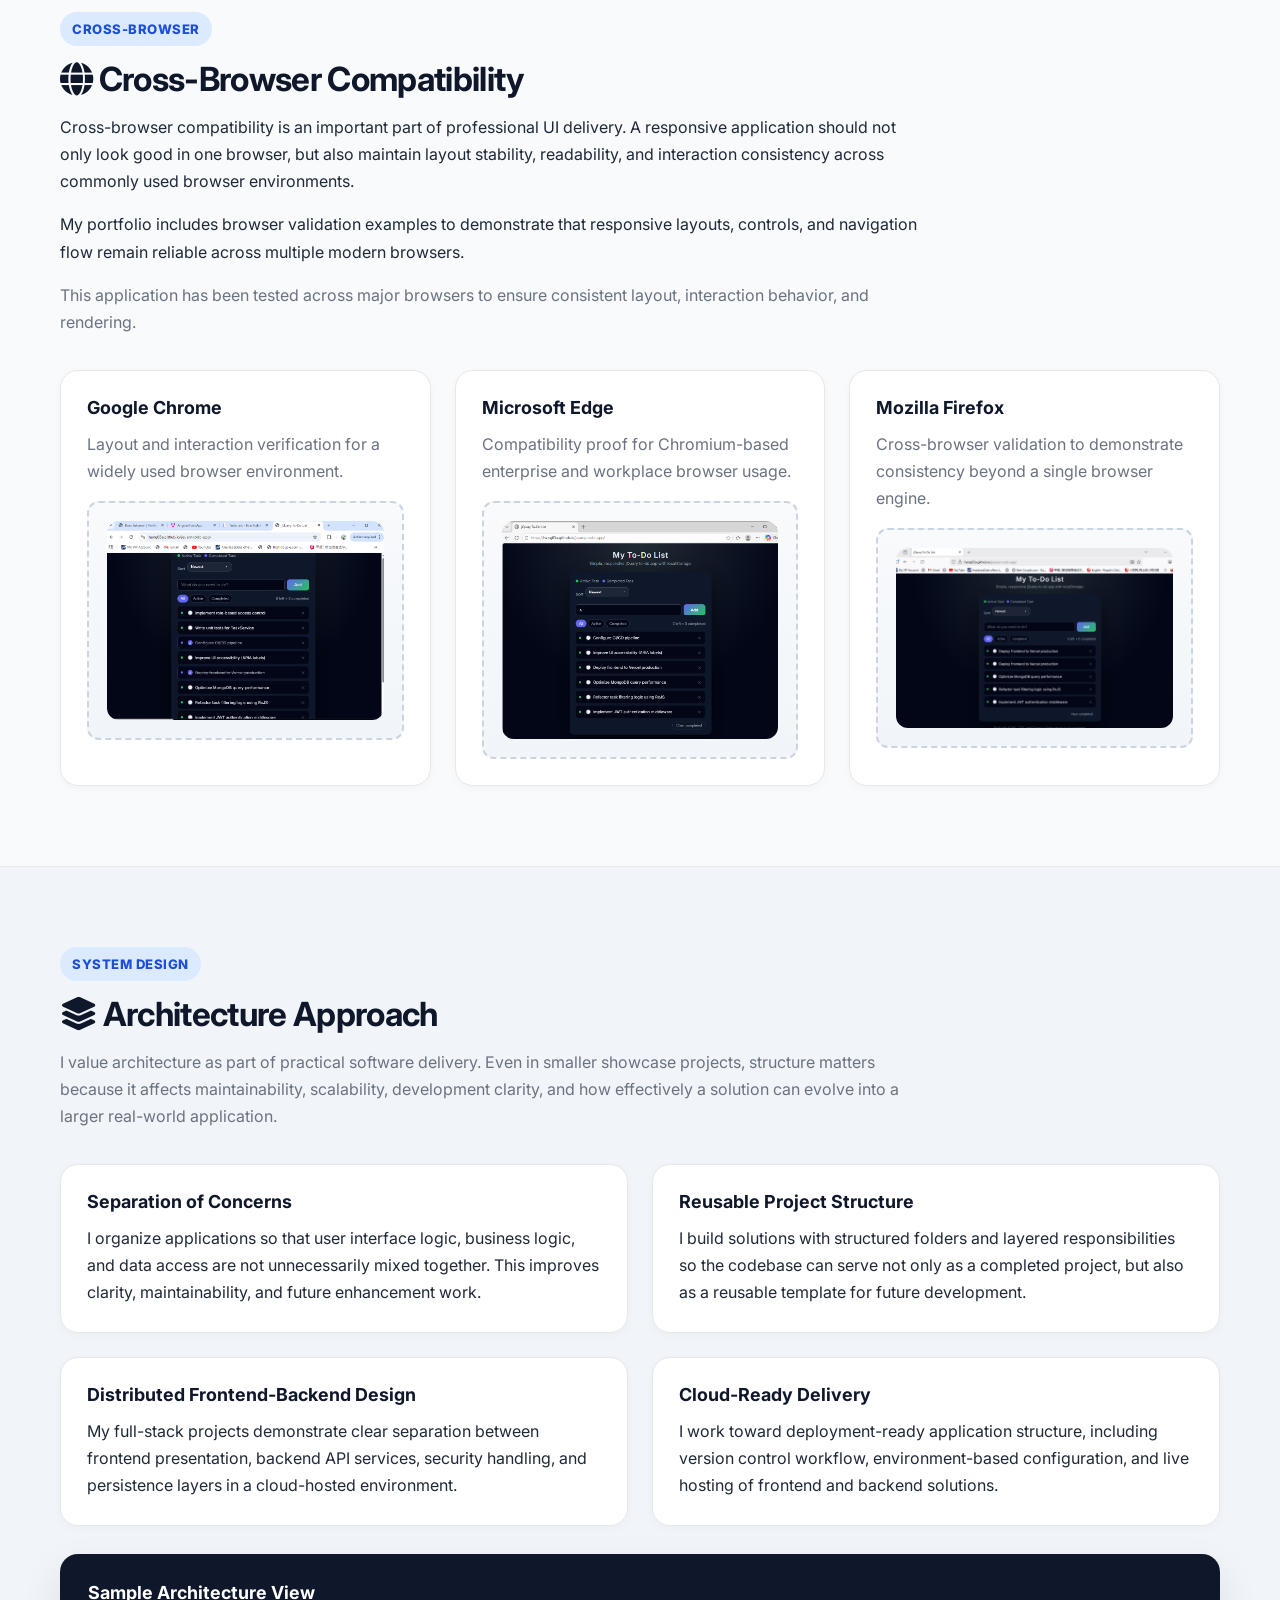
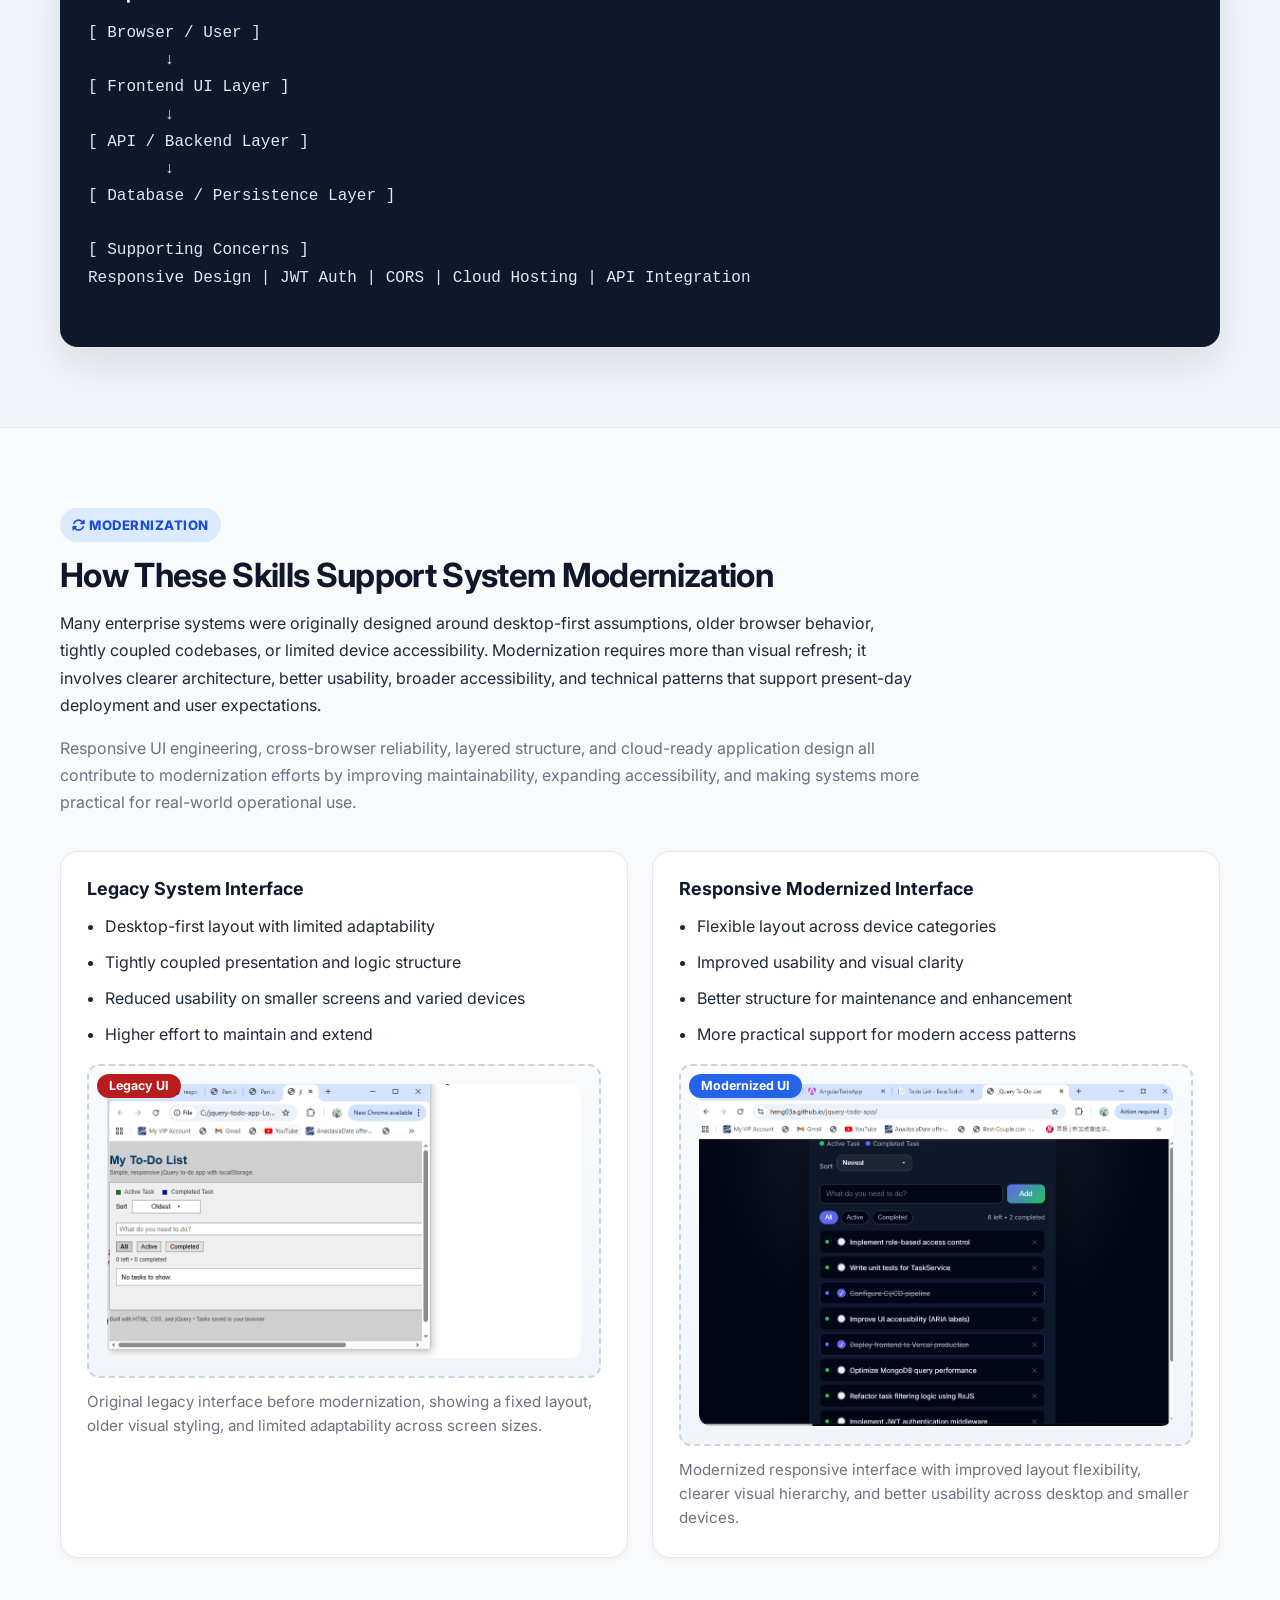
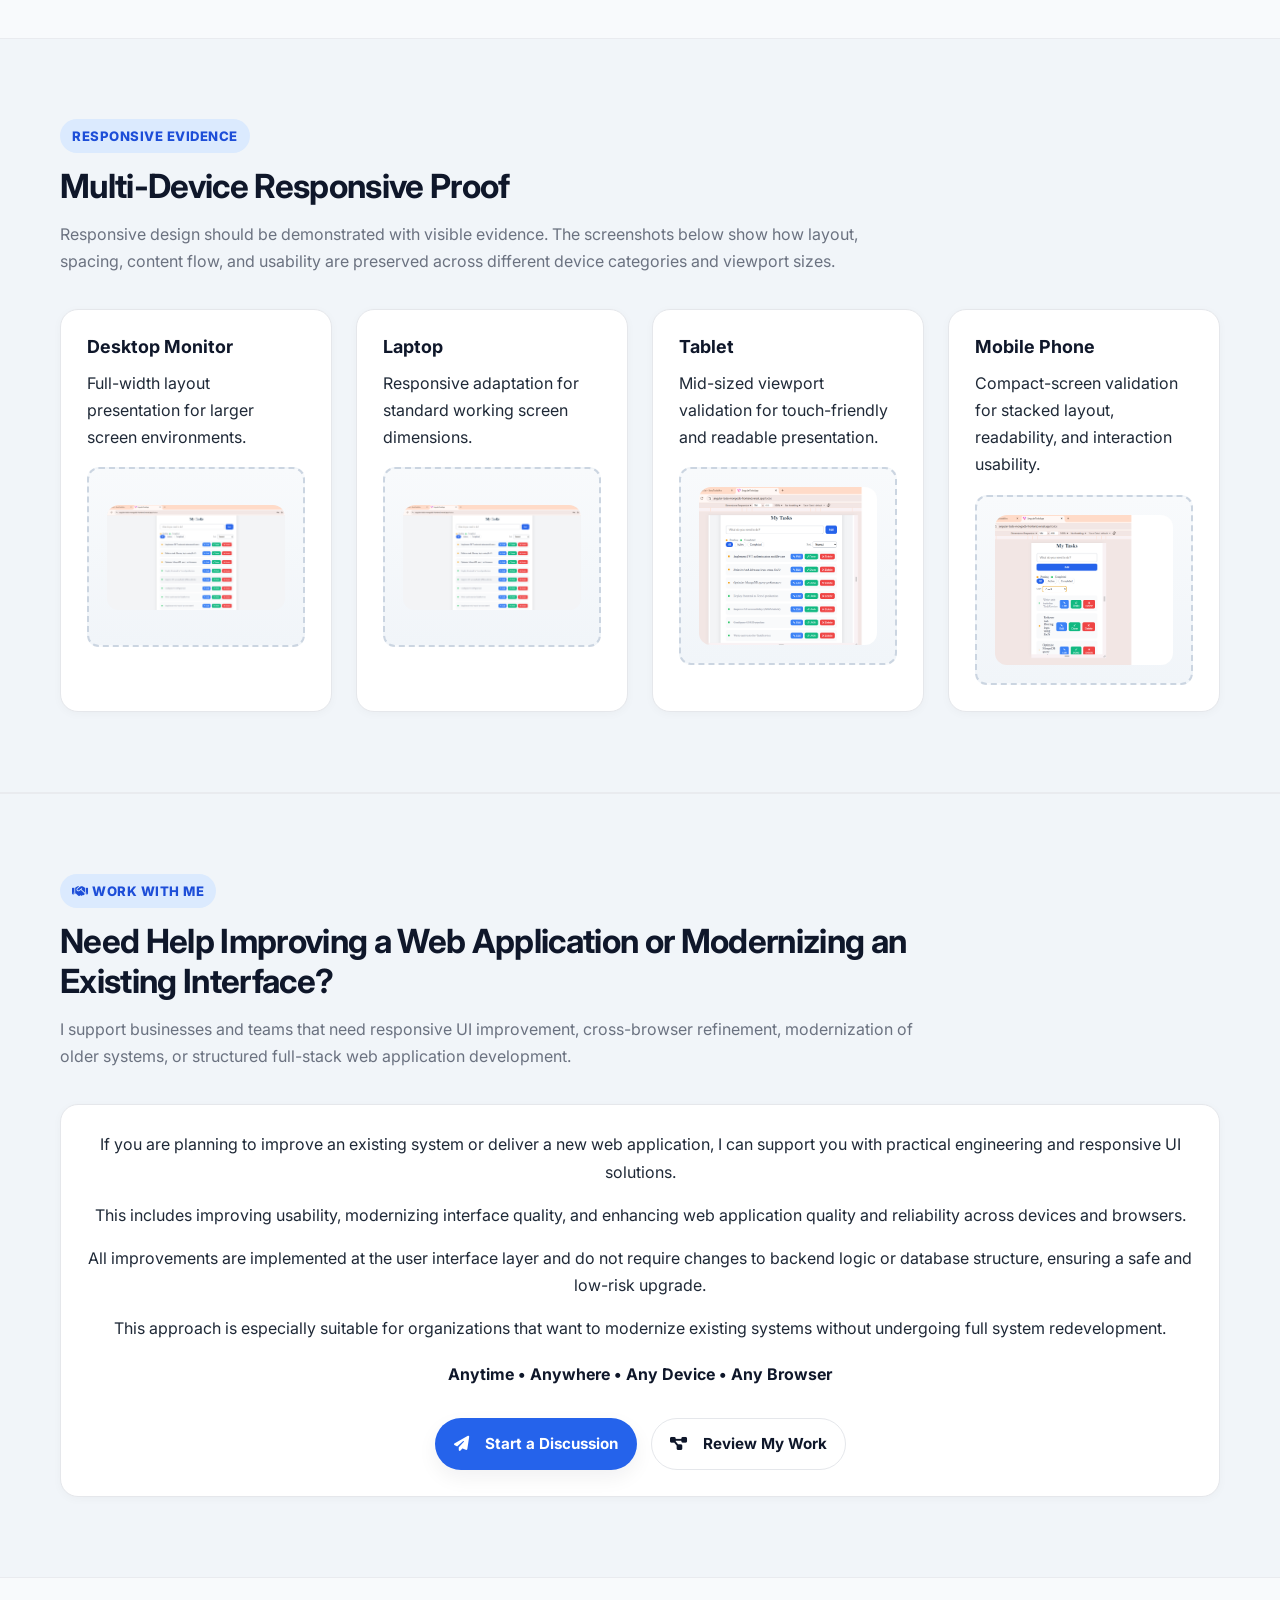
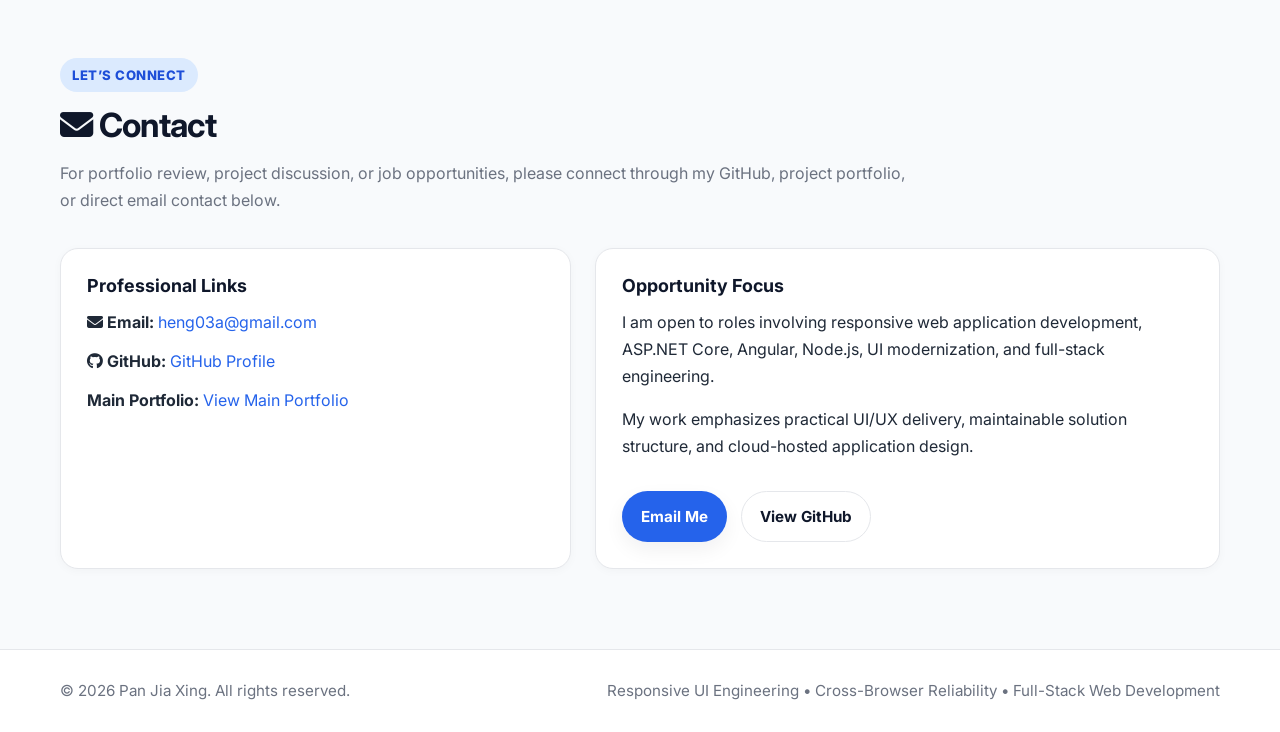
==== commit d88ef453: "Refactor portfolio: enhance responsive UI, improve structure, and upgrade professional presentation" ====
--- a/index.html
+++ b/index.html
@@ -275,6 +275,56 @@
   </div>
 </section>
 
+<section id="safe-modernization" class="section section-alt">
+  <div class="container">
+    <div class="section-heading">
+      <p class="eyebrow">Safe Modernization</p>
+      <h2>Responsive UI Improvements Without Risk to Existing Systems</h2>
+      <p>
+        Improving user interface quality and responsiveness does not require
+        changes to your existing backend logic or database structure. My approach
+        focuses on enhancing the presentation layer while preserving system stability.
+      </p>
+    </div>
+
+    <div class="card-grid two-col">
+
+      <article class="content-card">
+        <h3>Frontend-Focused Enhancements</h3>
+        <p>
+          Responsive design improvements are implemented primarily within the user interface layer
+          (HTML, CSS, and controlled JavaScript). This allows visual and usability upgrades without
+          altering backend business logic or server-side processing.
+        </p>
+      </article>
+
+      <article class="content-card">
+        <h3>No Impact on Database Structure</h3>
+        <p>
+          These enhancements do not require changes to database schema, tables, or stored data.
+          Existing data integrity and system workflows remain unchanged and fully preserved.
+        </p>
+      </article>
+
+      <article class="content-card">
+        <h3>Compatibility with Existing APIs</h3>
+        <p>
+          Where applications use APIs or backend services, improvements are designed to work with
+          existing endpoints. There is no need to modify core system integrations.
+        </p>
+      </article>
+
+      <article class="content-card">
+        <h3>Low-Risk, Incremental Approach</h3>
+        <p>
+          Enhancements can be applied incrementally, allowing testing and validation at each stage.
+          This ensures minimal disruption to current operations while steadily improving usability.
+        </p>
+      </article>
+
+    </div>
+  </div>
+</section>
 
       <!-- =========================
            ENGINEERING FOCUS
@@ -920,6 +970,14 @@
   This includes improving usability, modernizing interface quality,
   and enhancing web application quality and reliability across devices and browsers.
 </p>
+<p>
+  All improvements are implemented at the user interface layer and do not require
+  changes to backend logic or database structure, ensuring a safe and low-risk upgrade.
+</p>
+<p>
+  This approach is especially suitable for organizations that want to modernize
+  existing systems without undergoing full system redevelopment.
+</p>
 
 <p class="hero-pillars">
   Anytime • Anywhere • Any Device • Any Browser
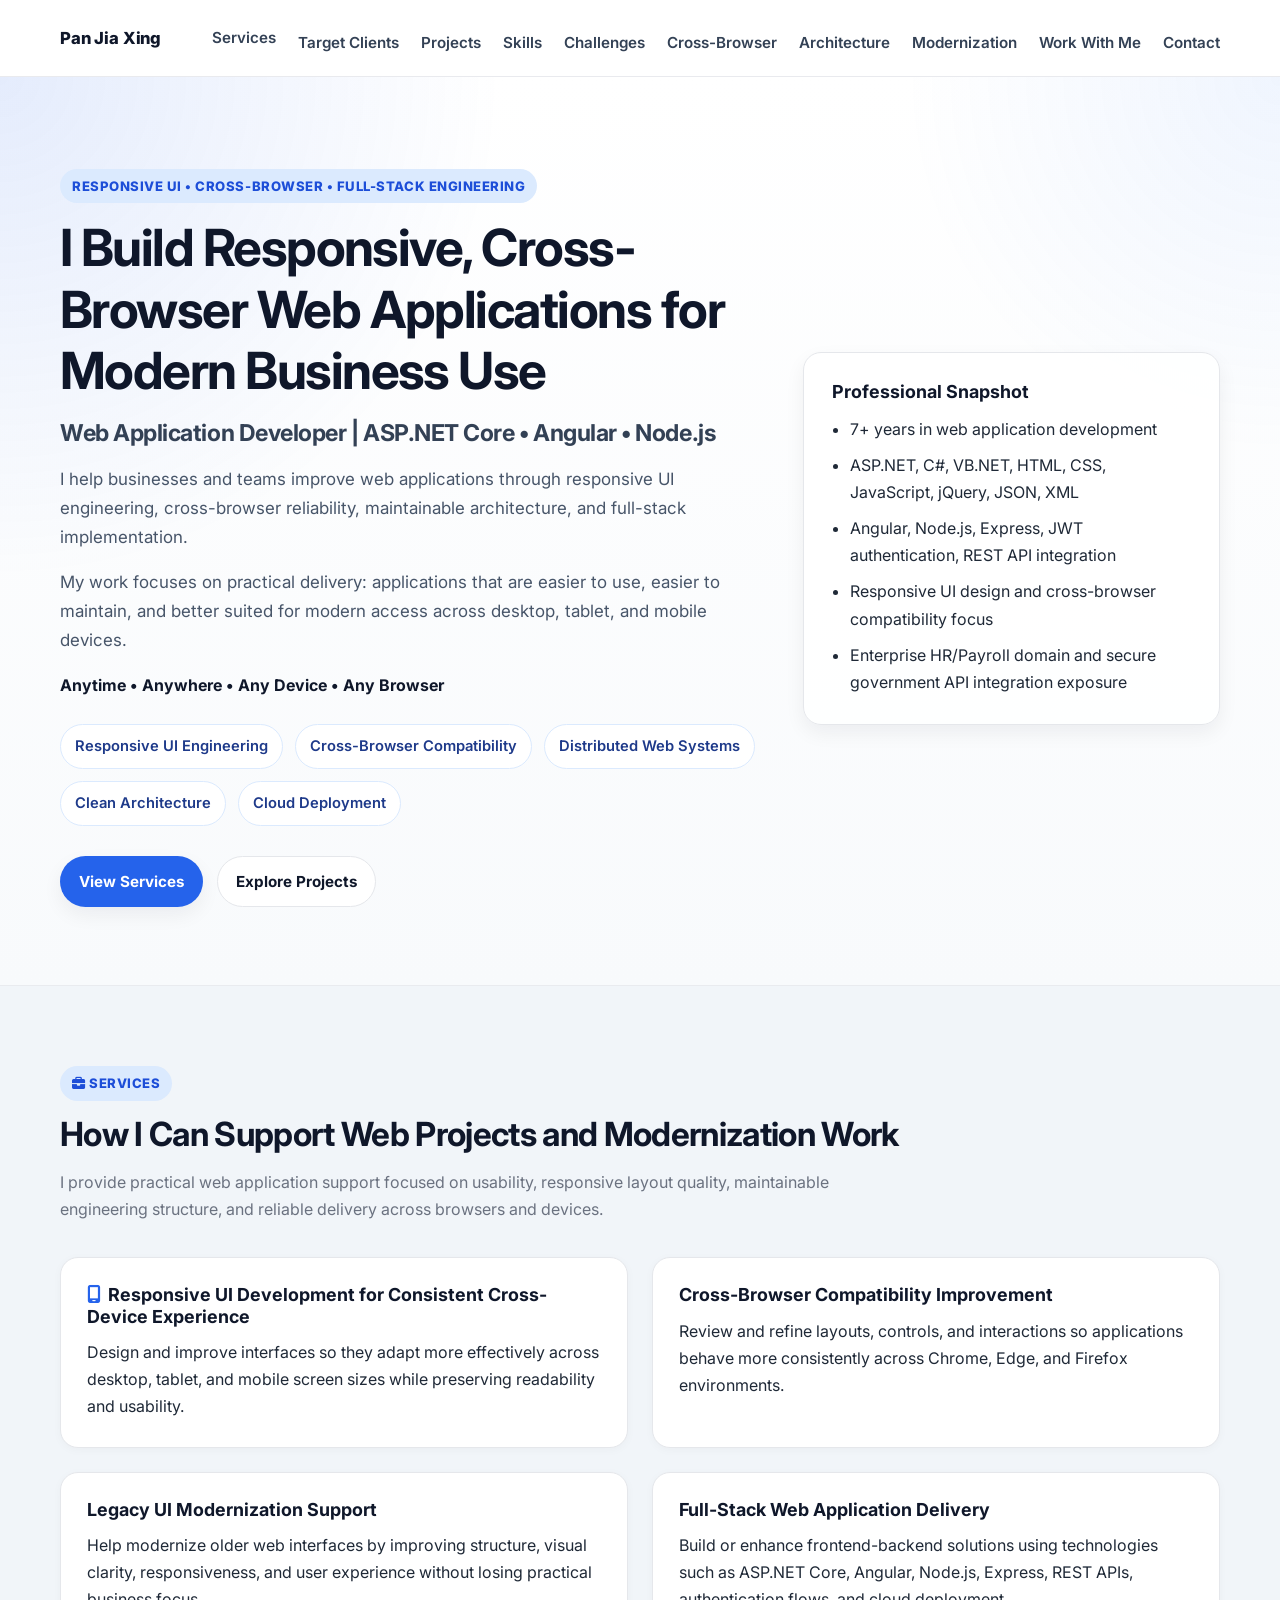
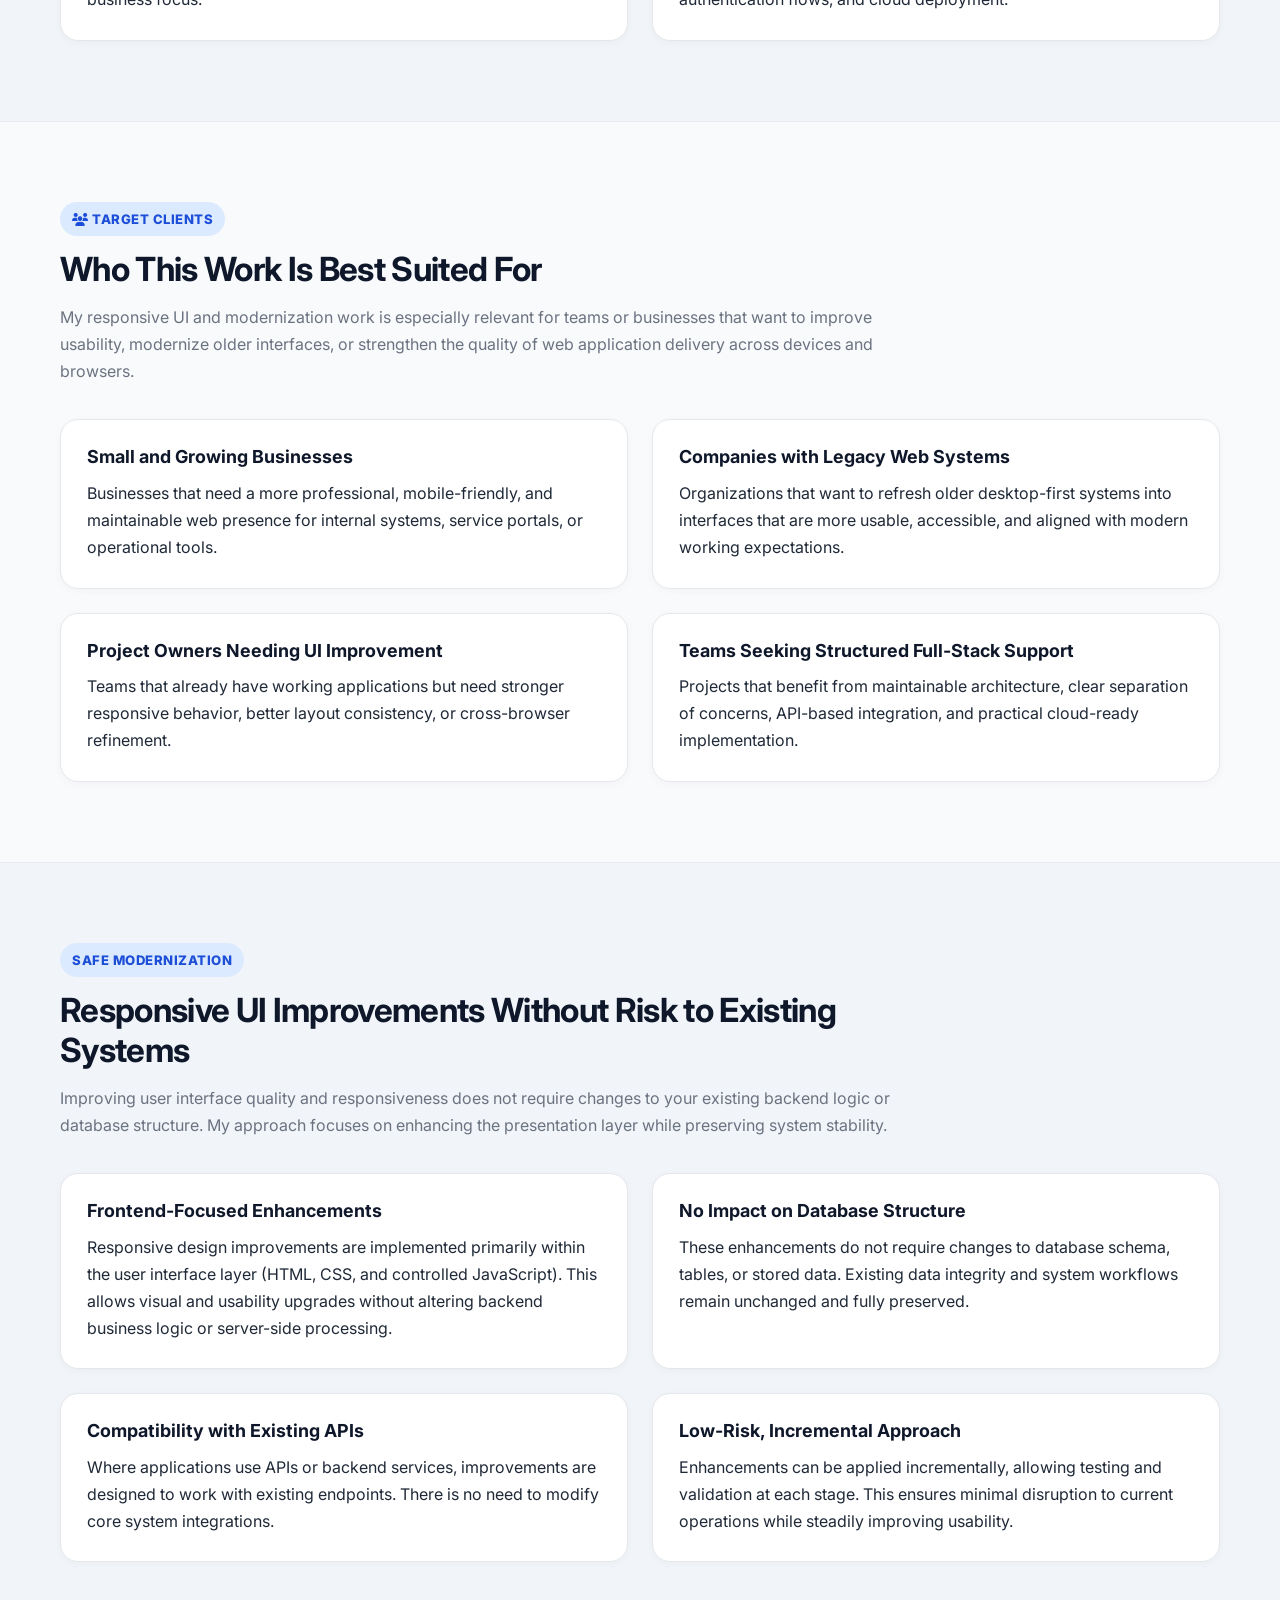
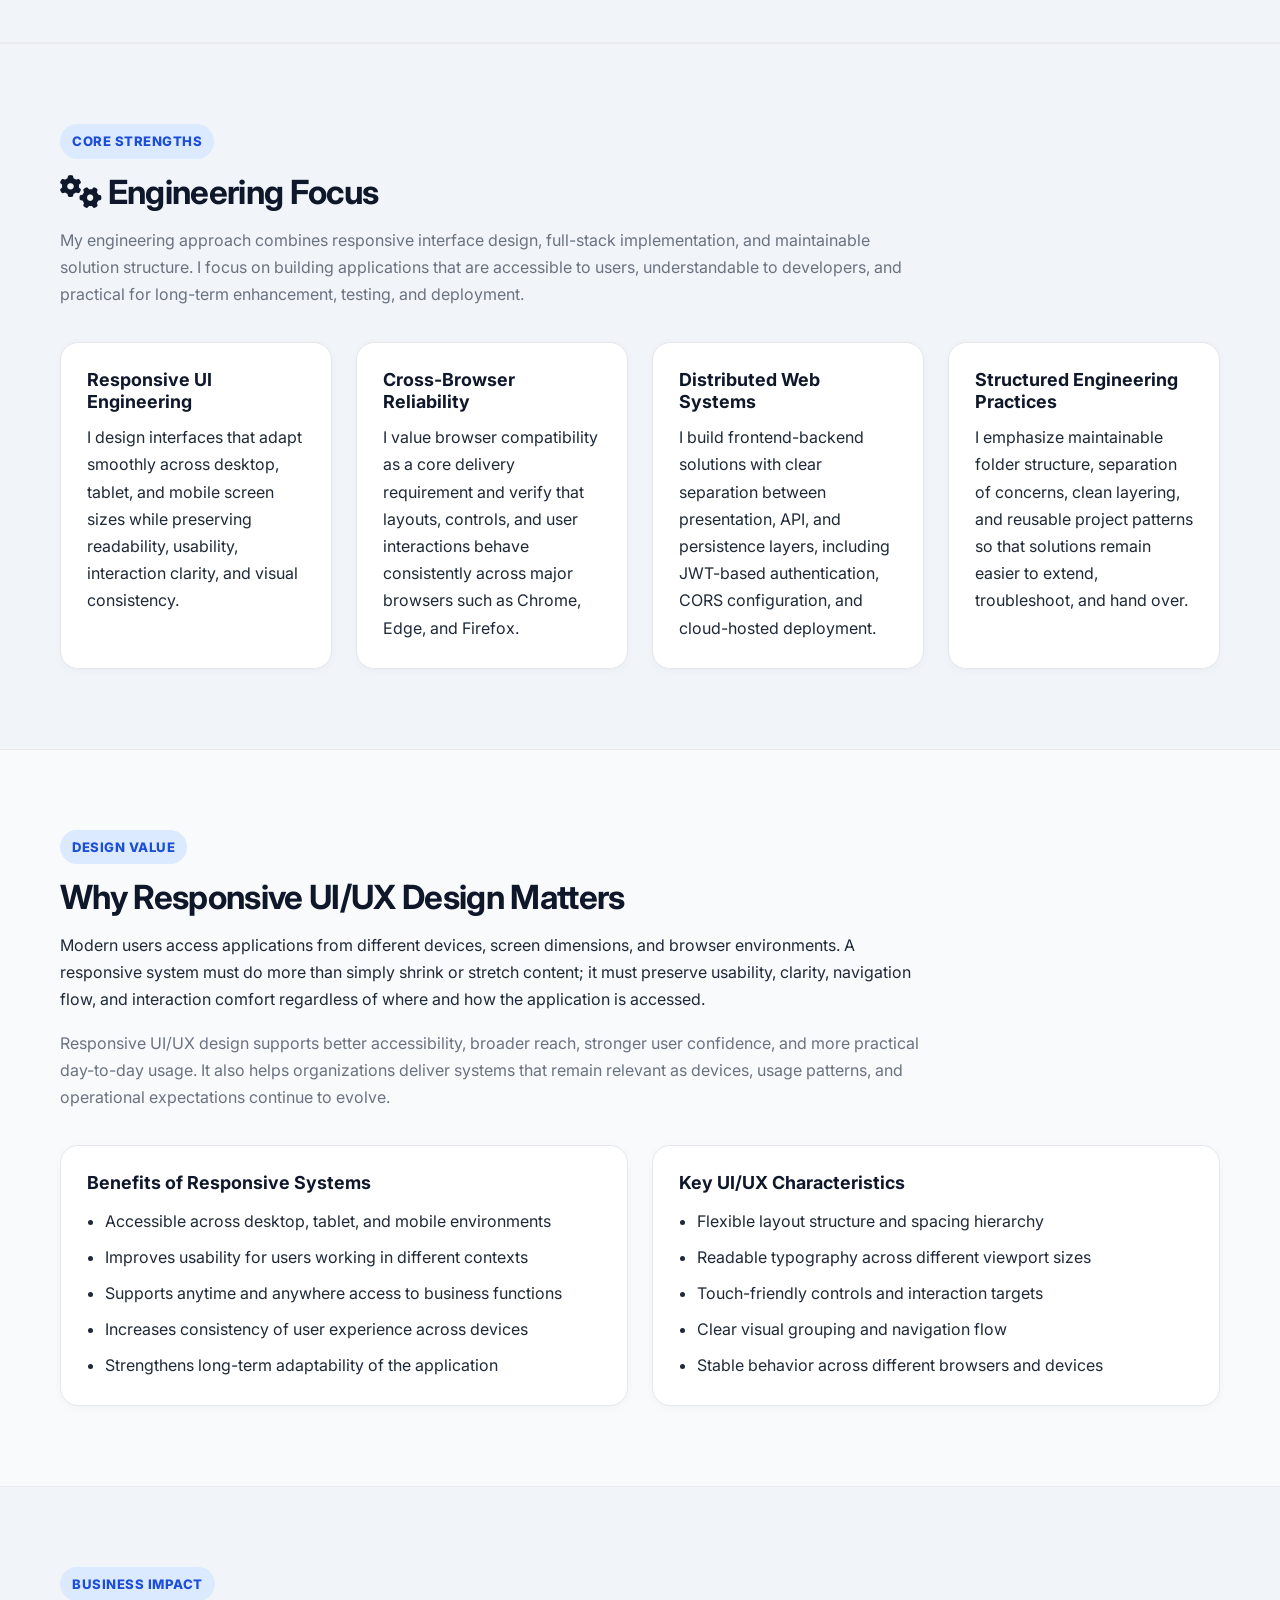
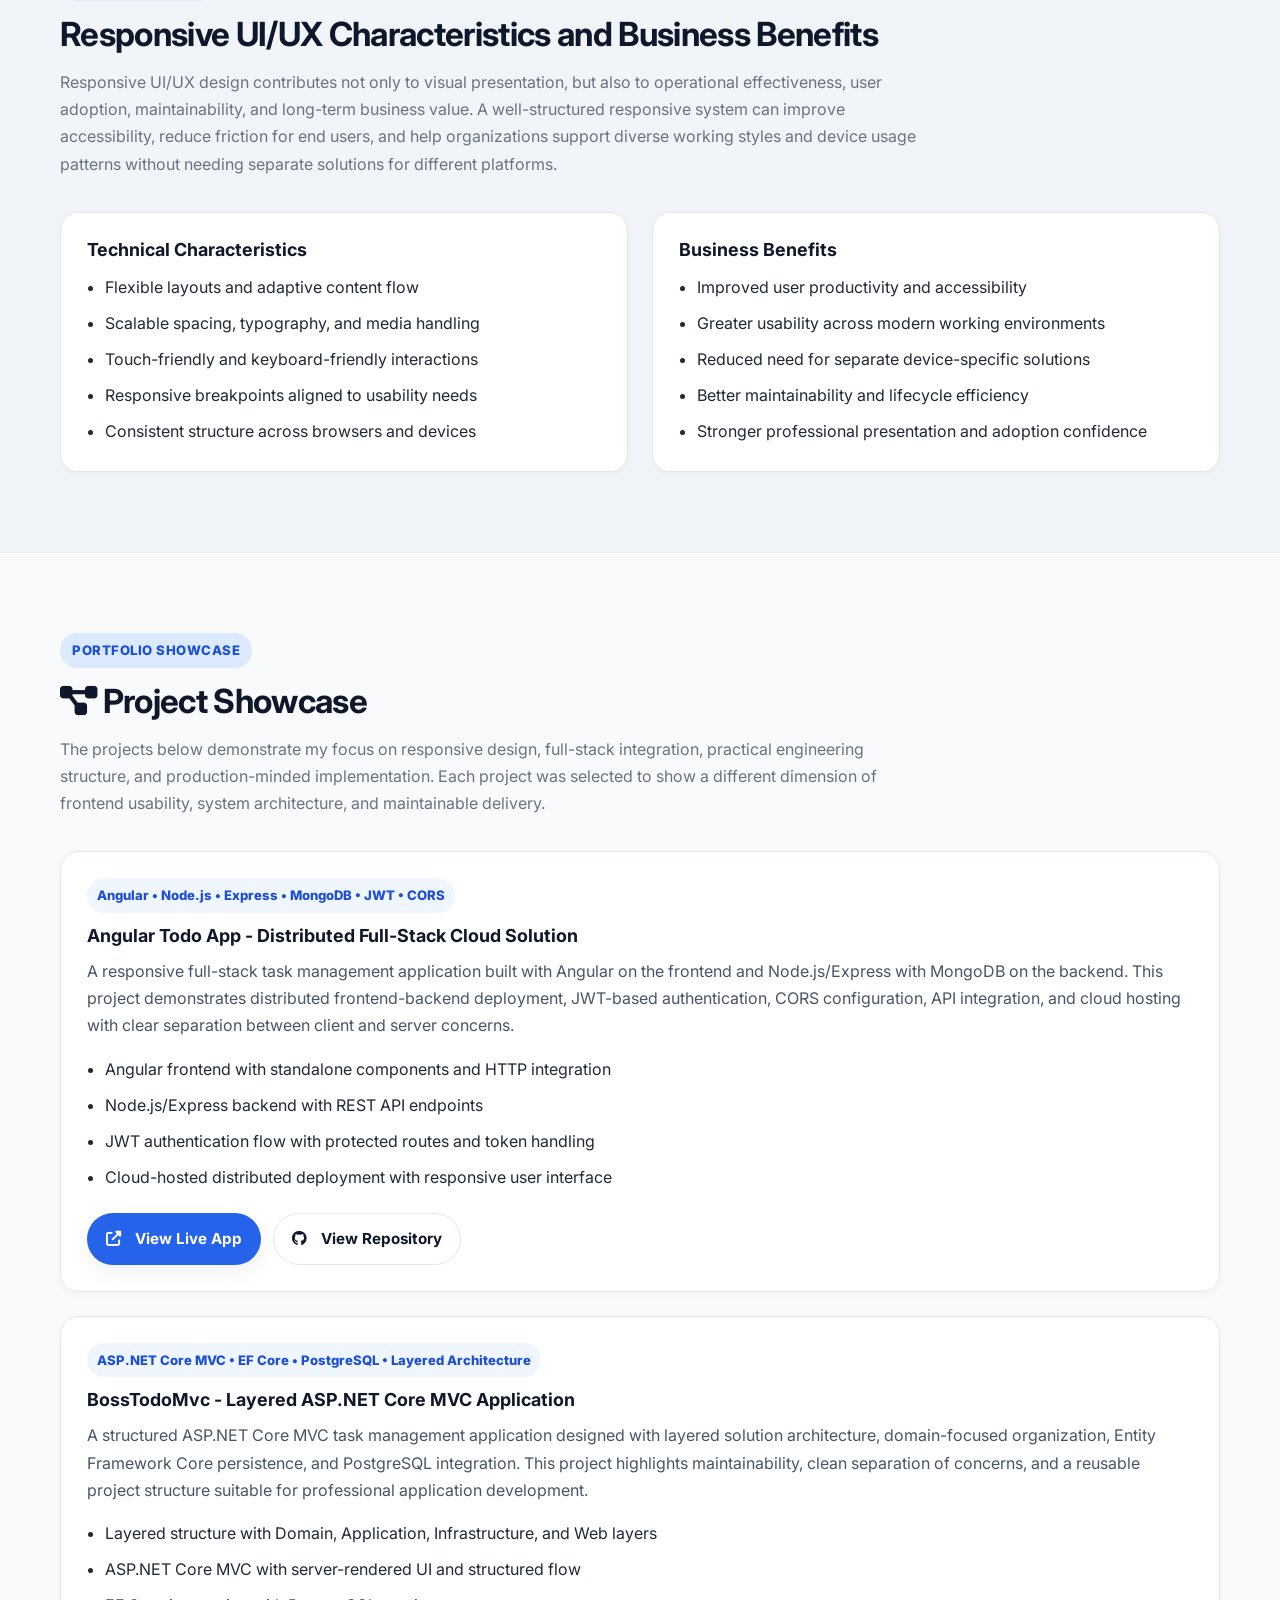
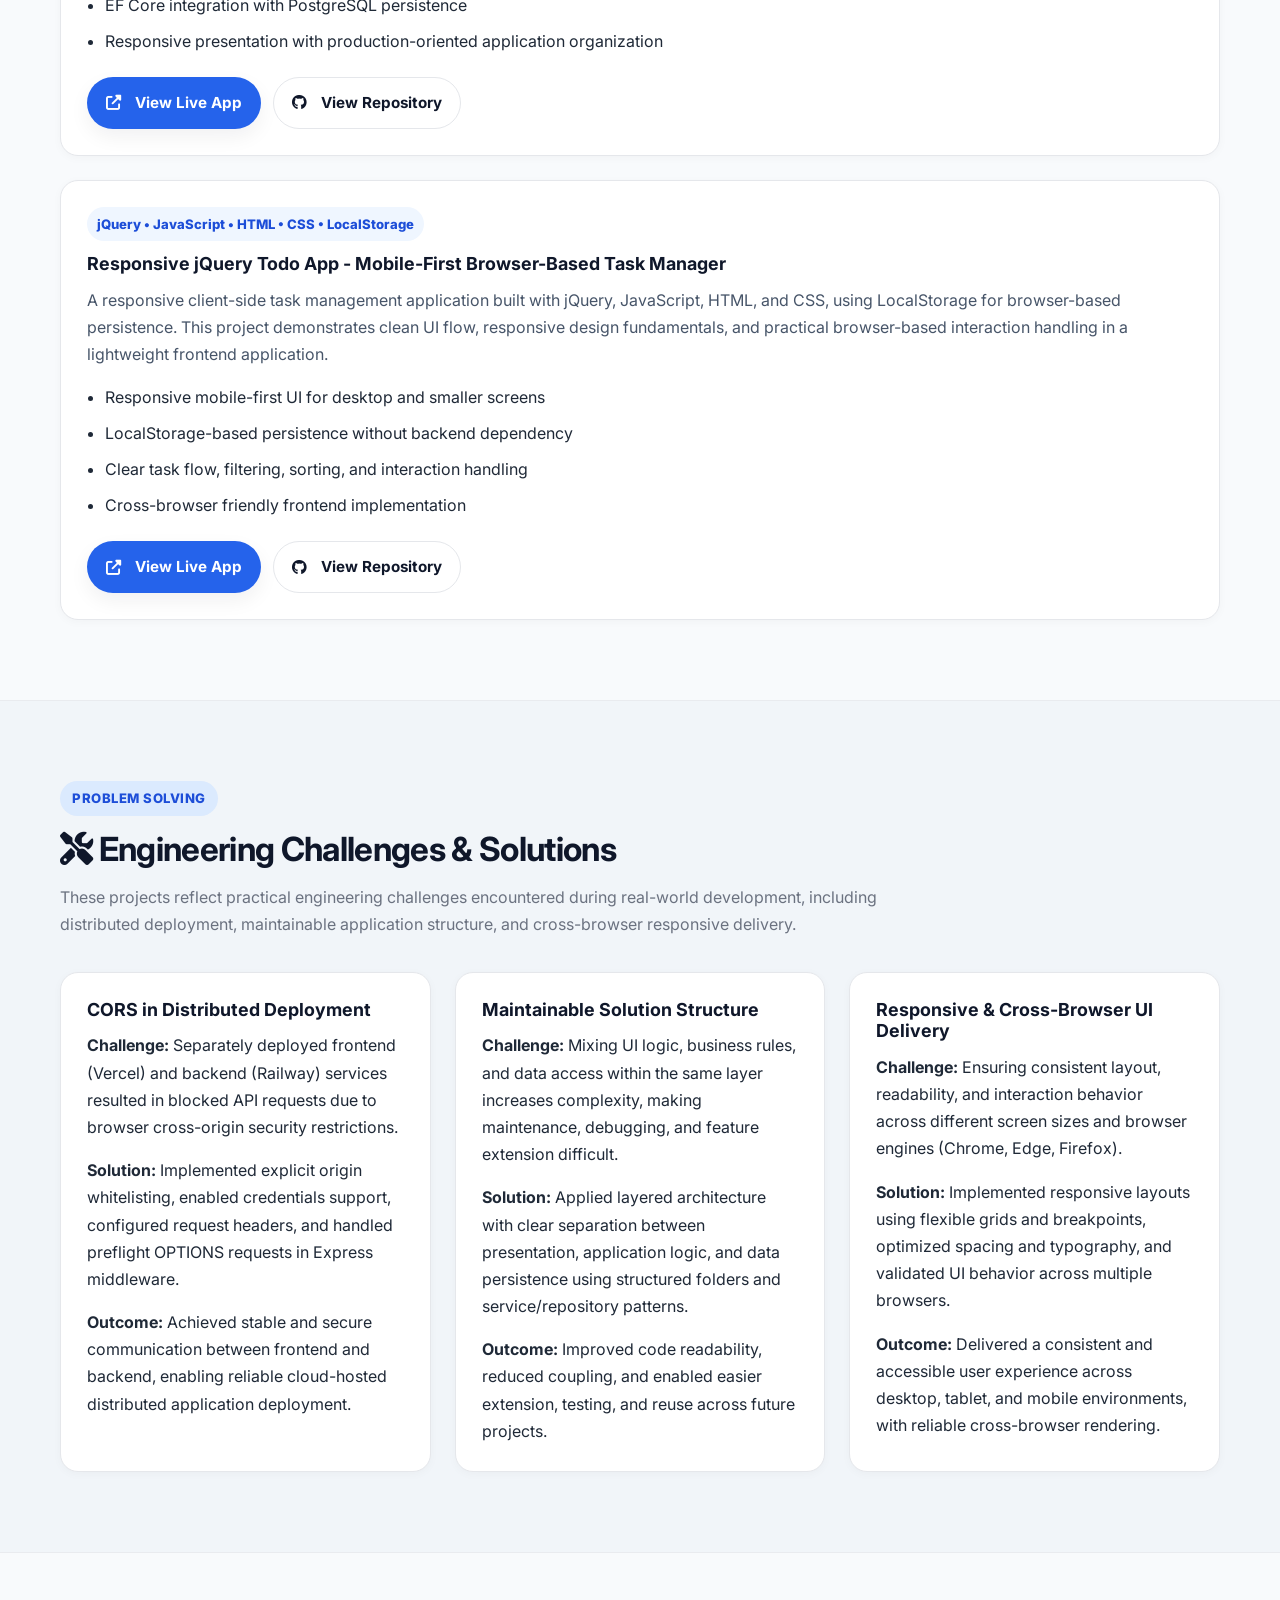
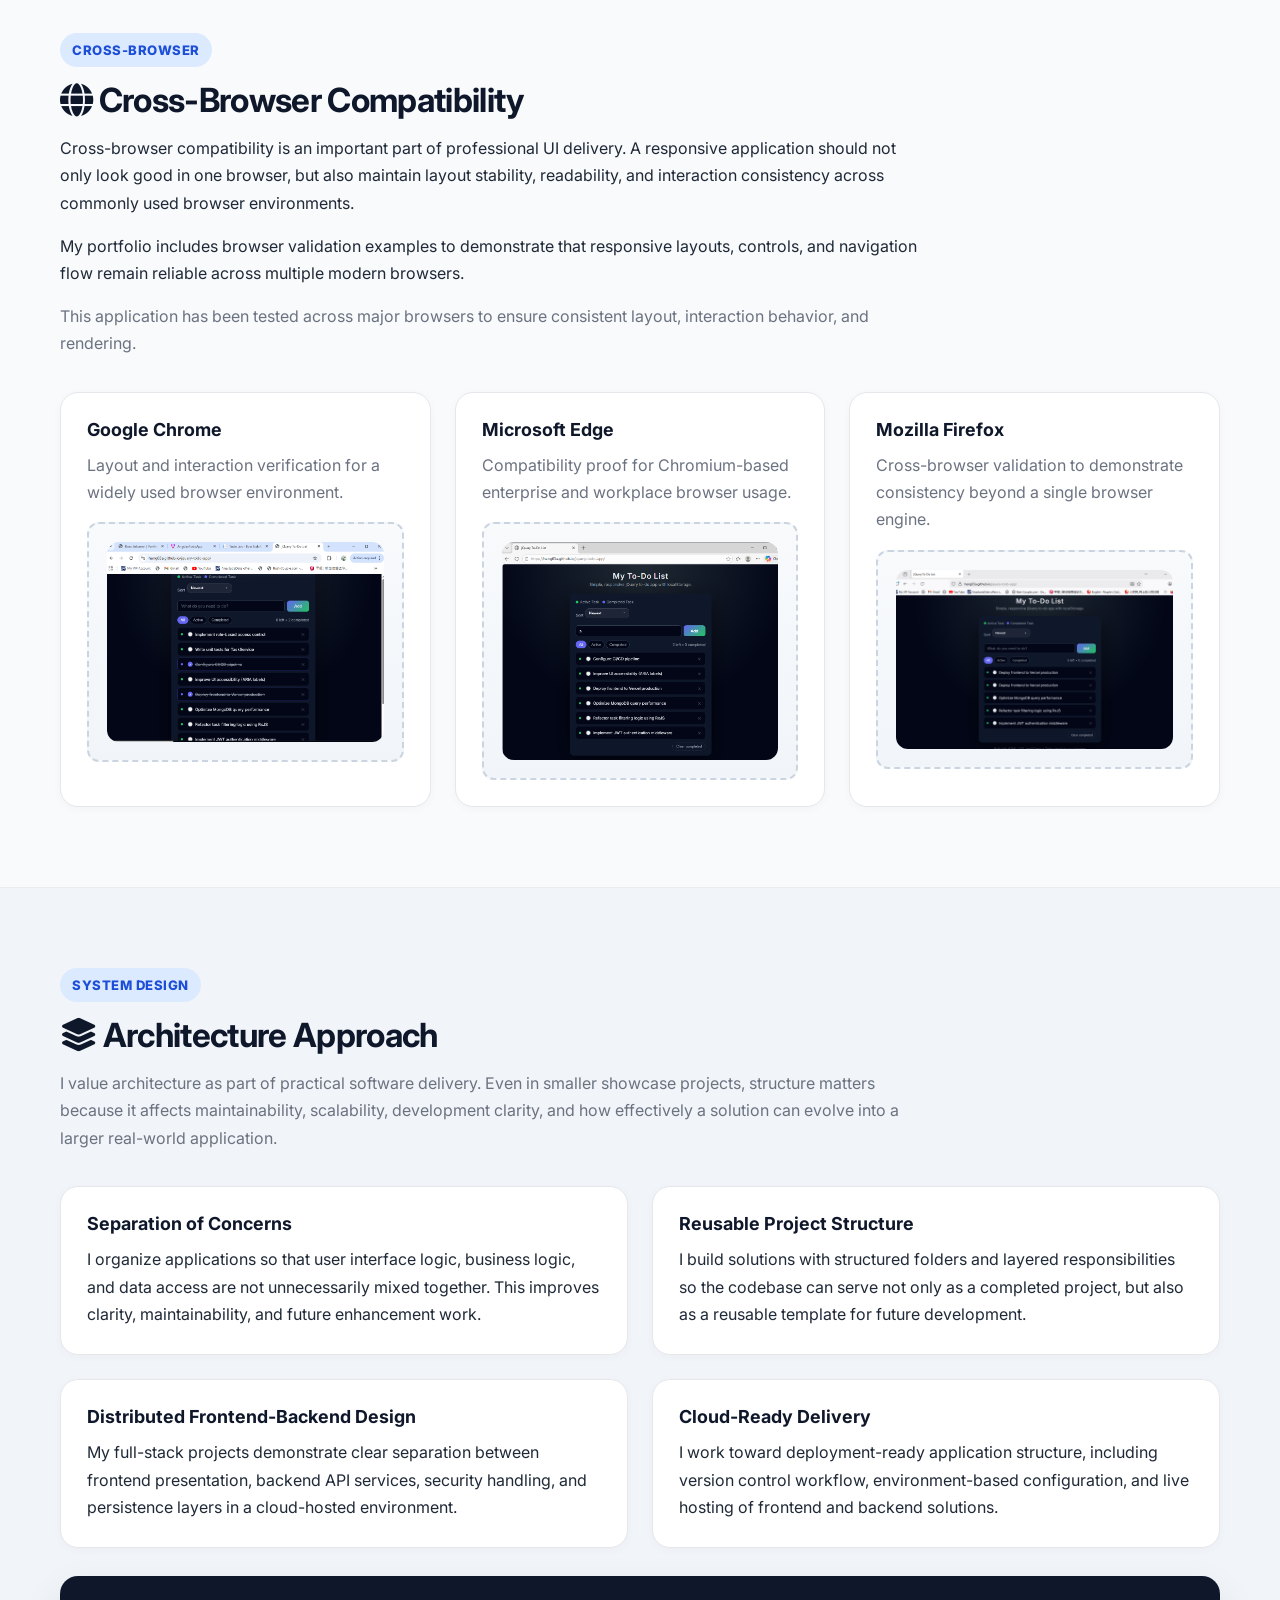
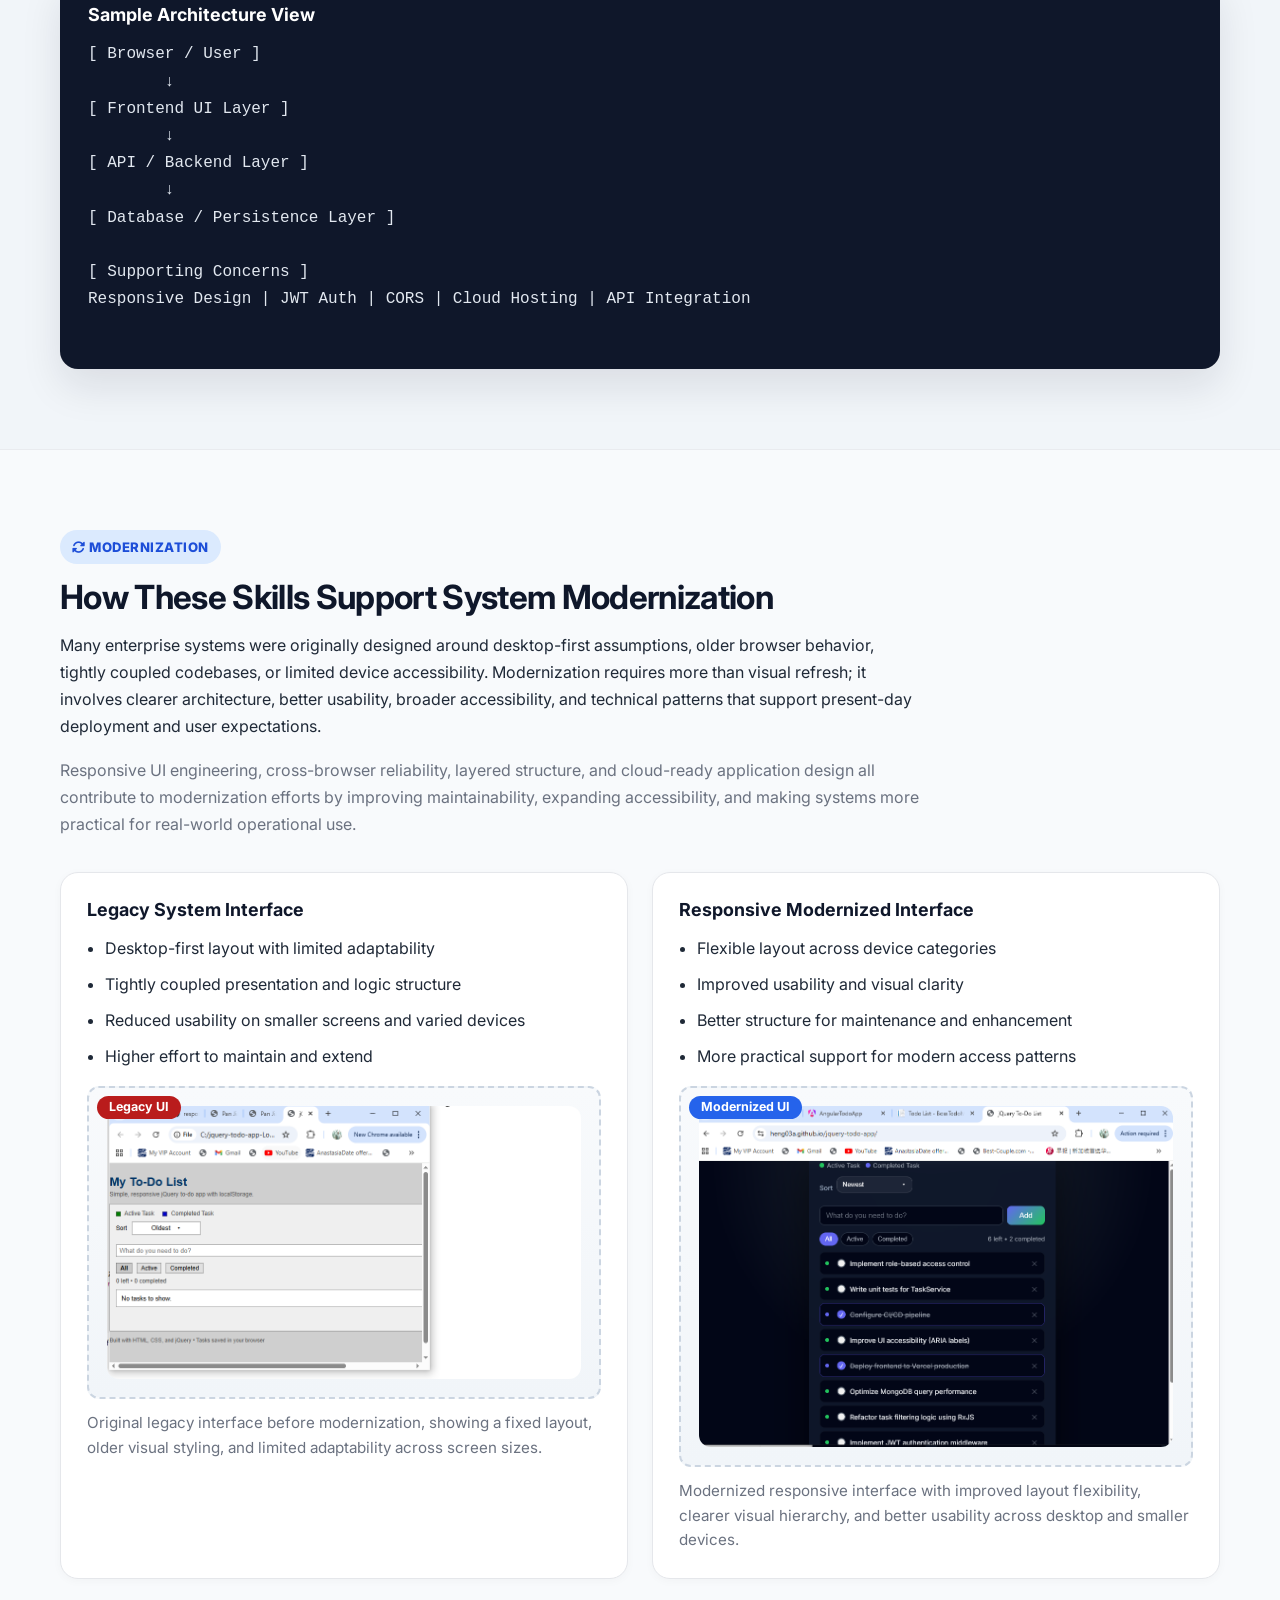
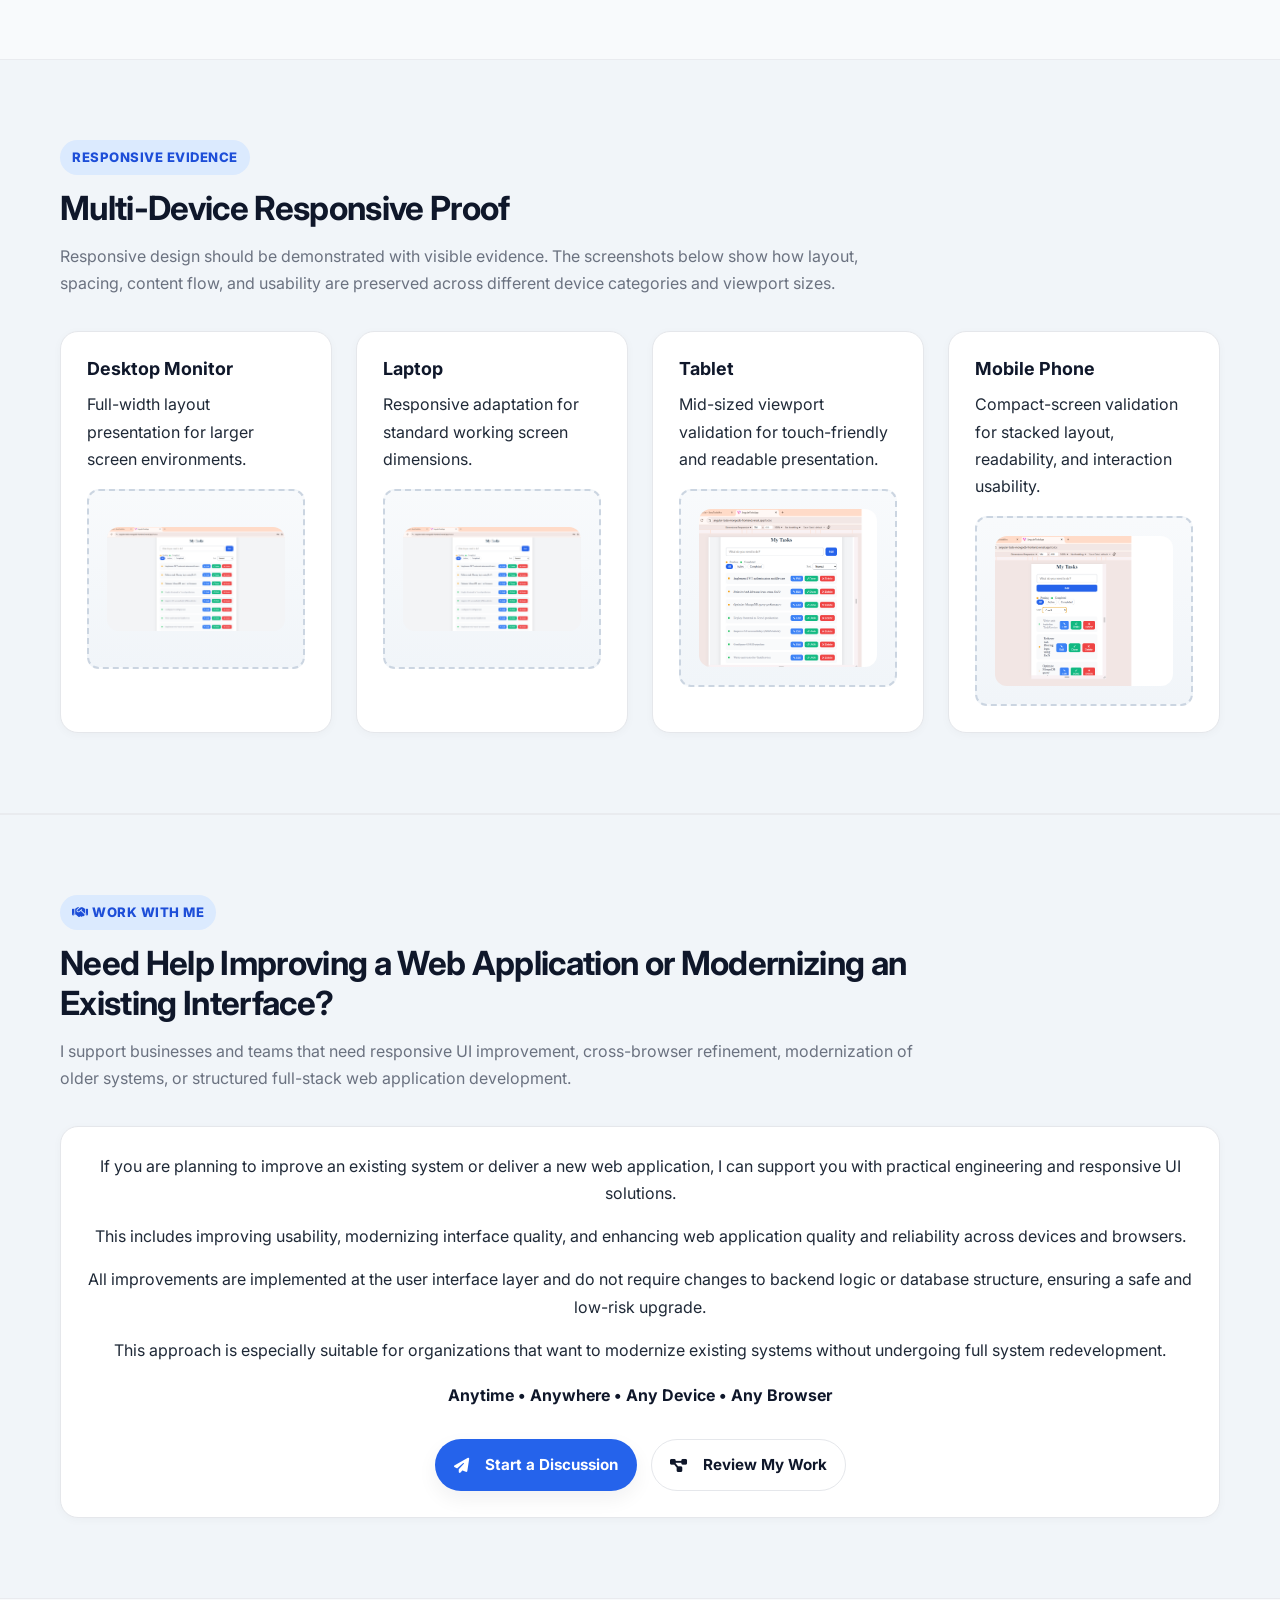
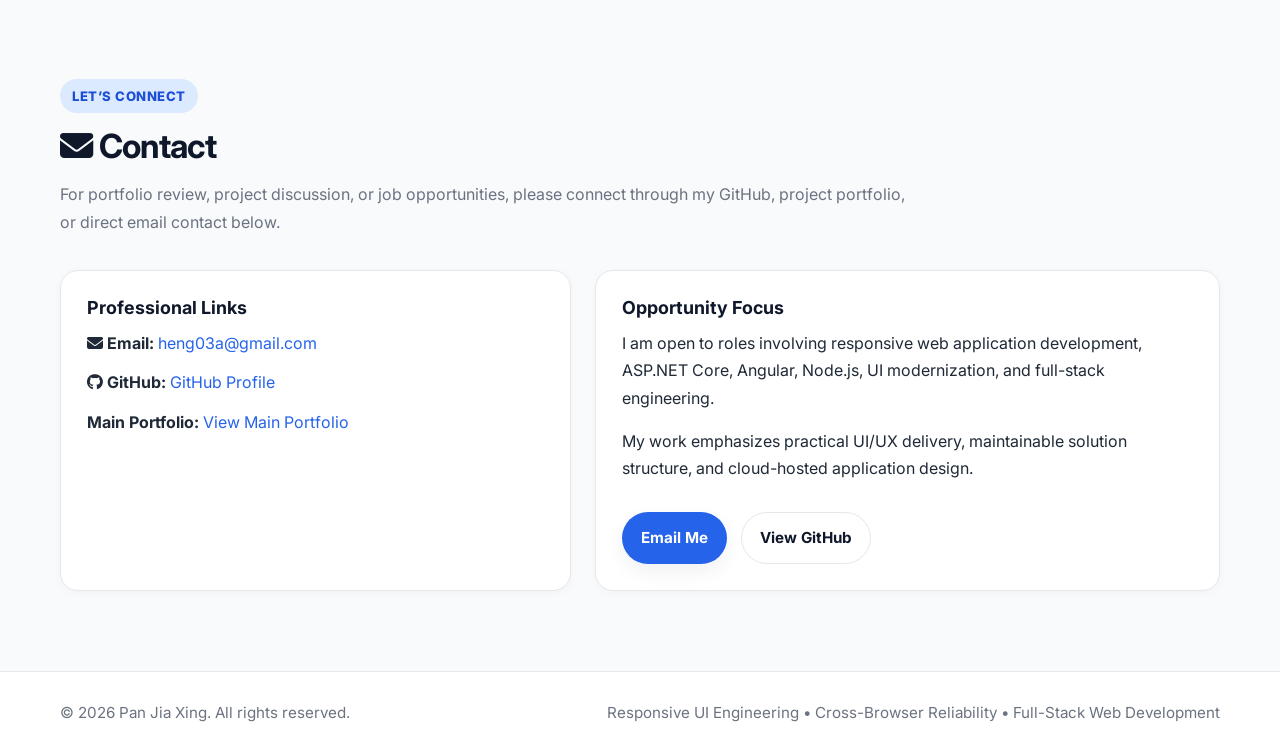
==== commit 67f875db: "Refactor portfolio: enhance responsive UI, improve structure, and upgrade professional presentation" ====
--- a/index.html
+++ b/index.html
@@ -193,7 +193,7 @@
 
     <div class="card-grid two-col">
       <article class="info-card">
-        <h3><i class="fas fa-mobile-screen"></i>Responsive UI Development</h3>
+        <h3><i class="fas fa-mobile-screen"></i>Responsive UI Development for Consistent Cross-Device Experience</h3>
         <p>
           Design and improve interfaces so they adapt more effectively across desktop, tablet,
           and mobile screen sizes while preserving readability and usability.
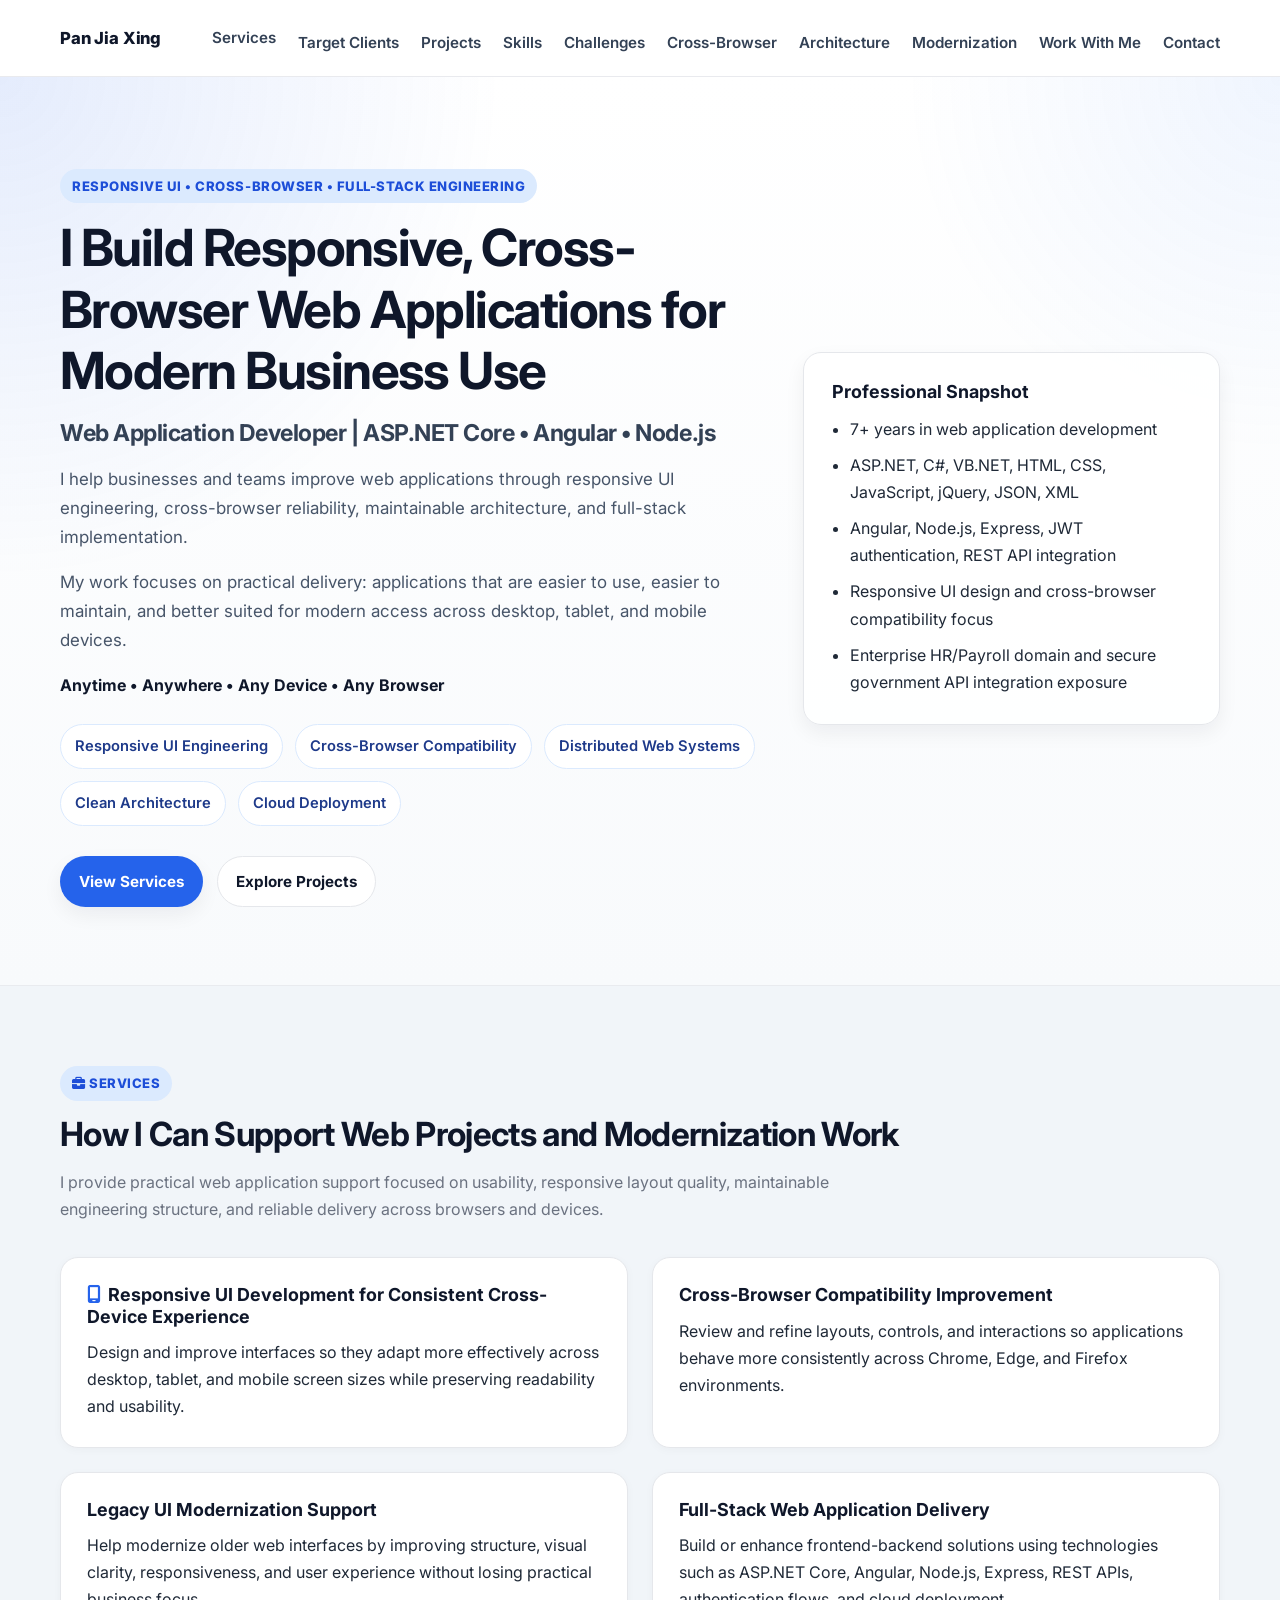
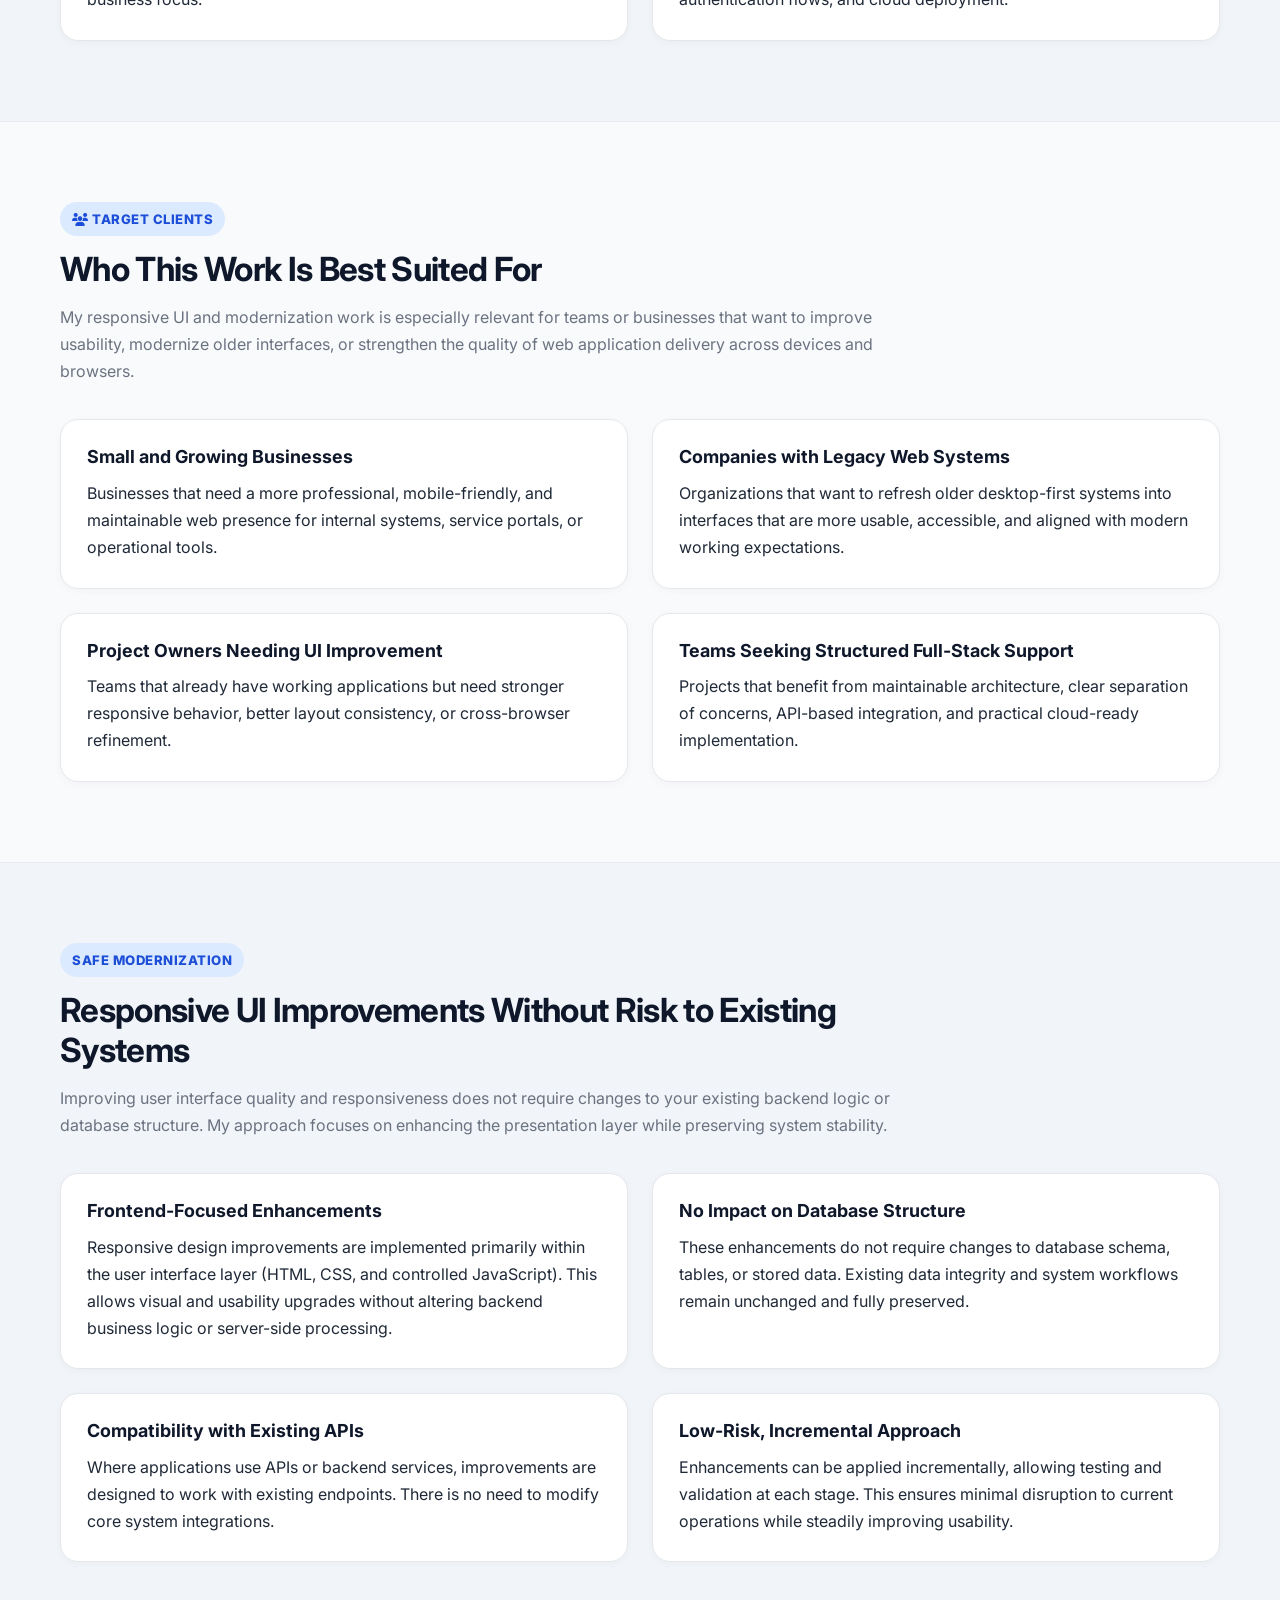
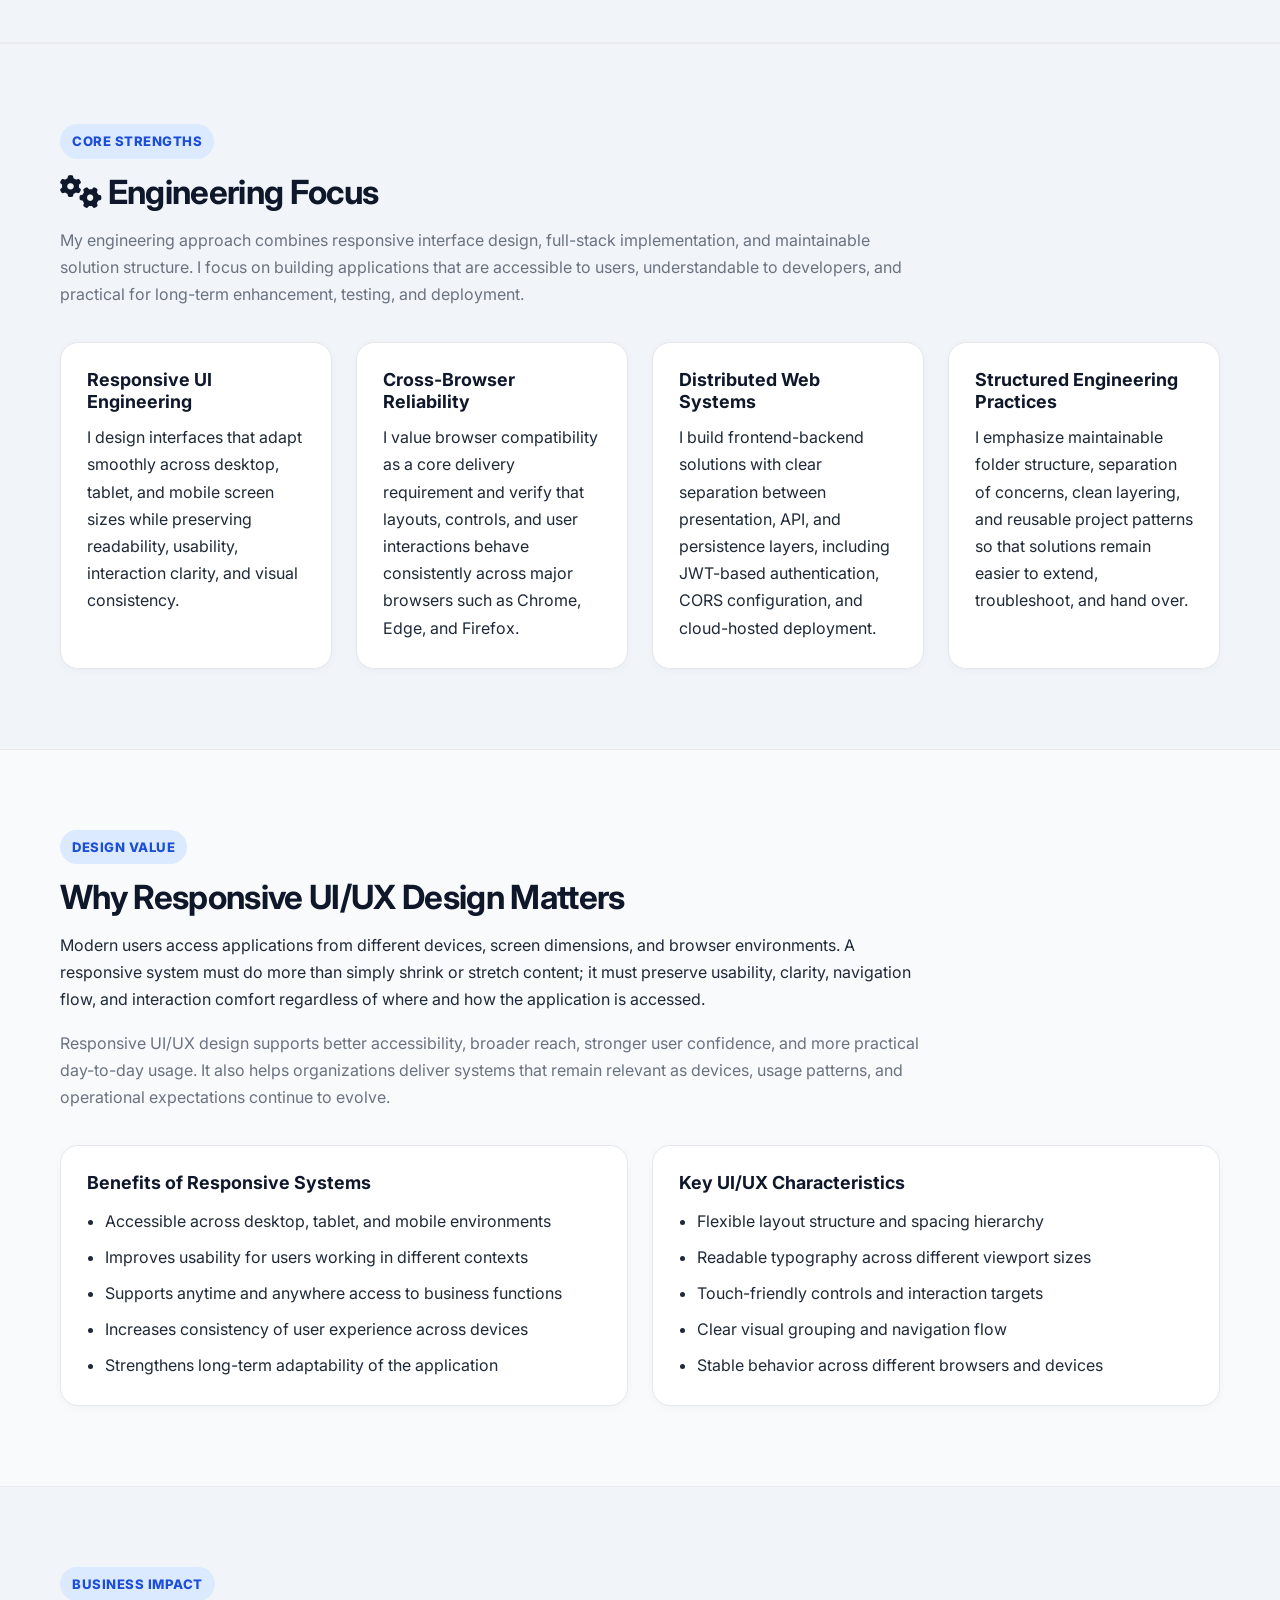
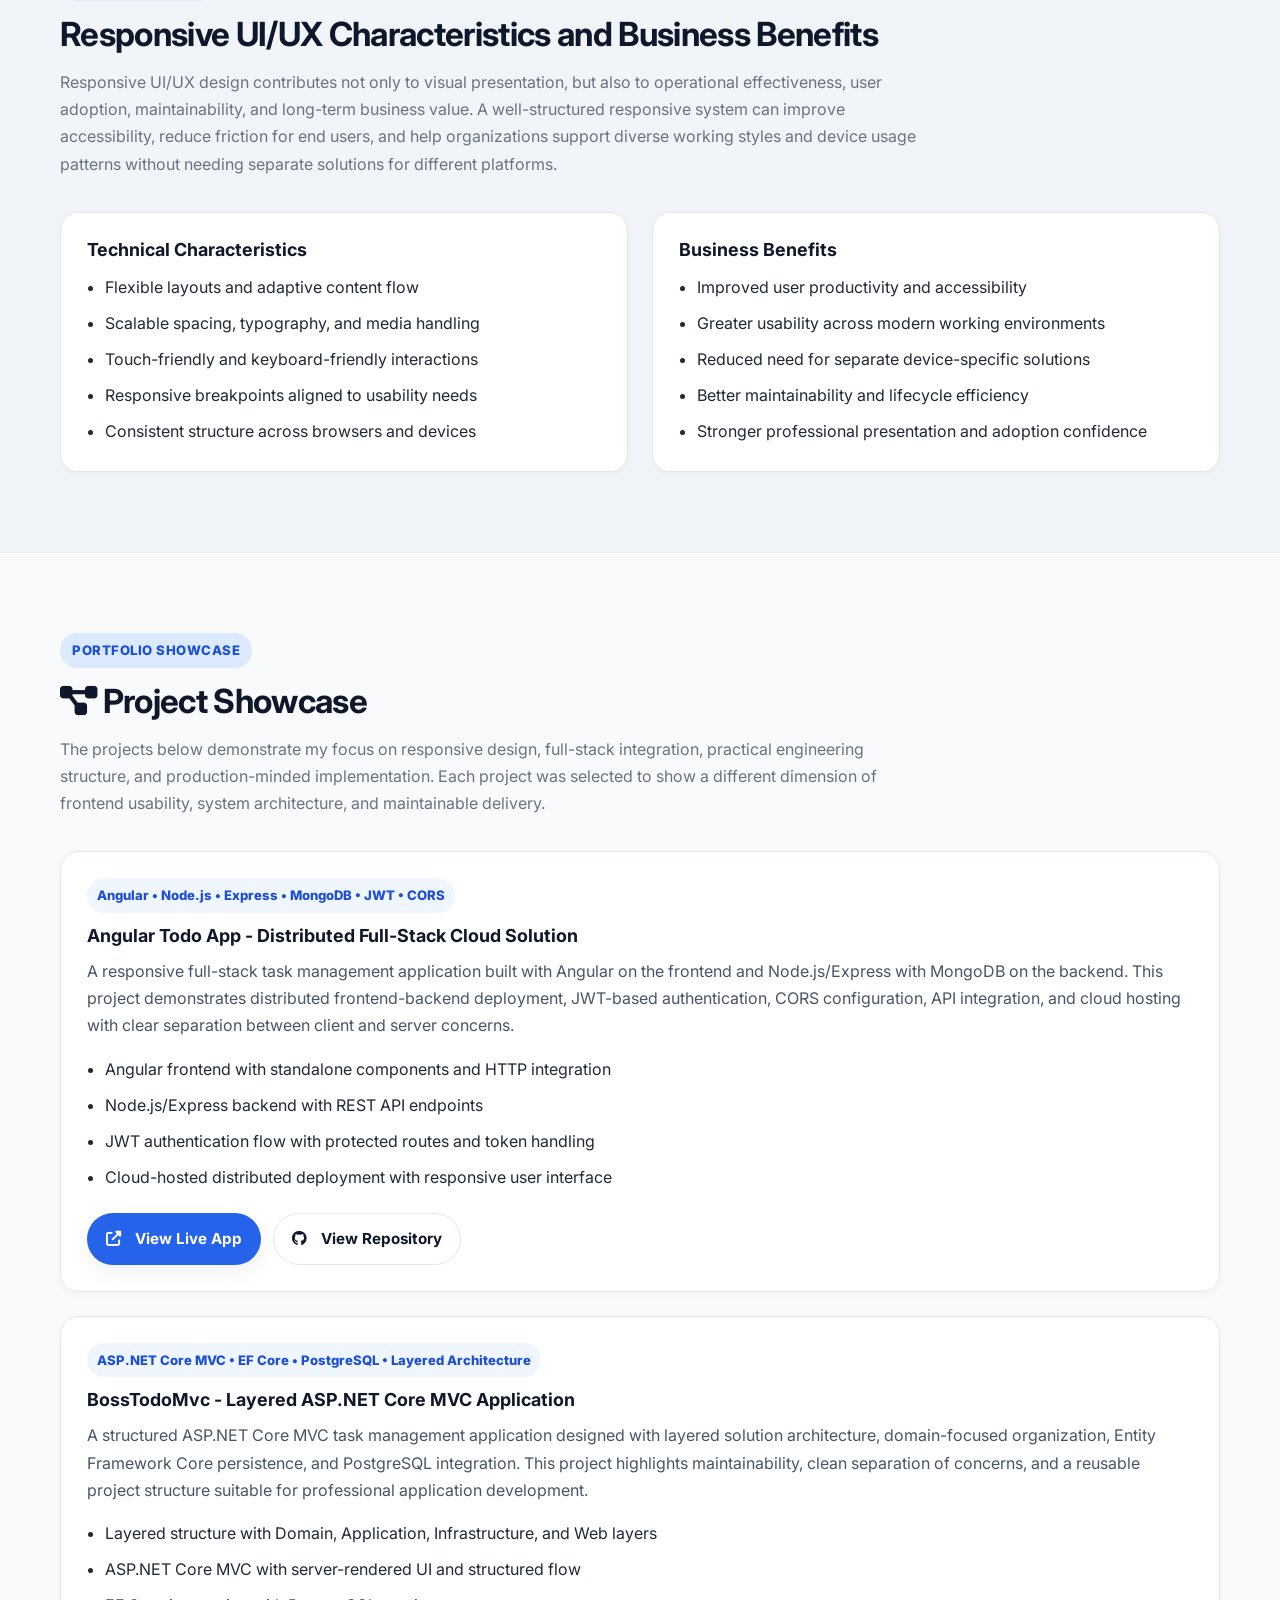
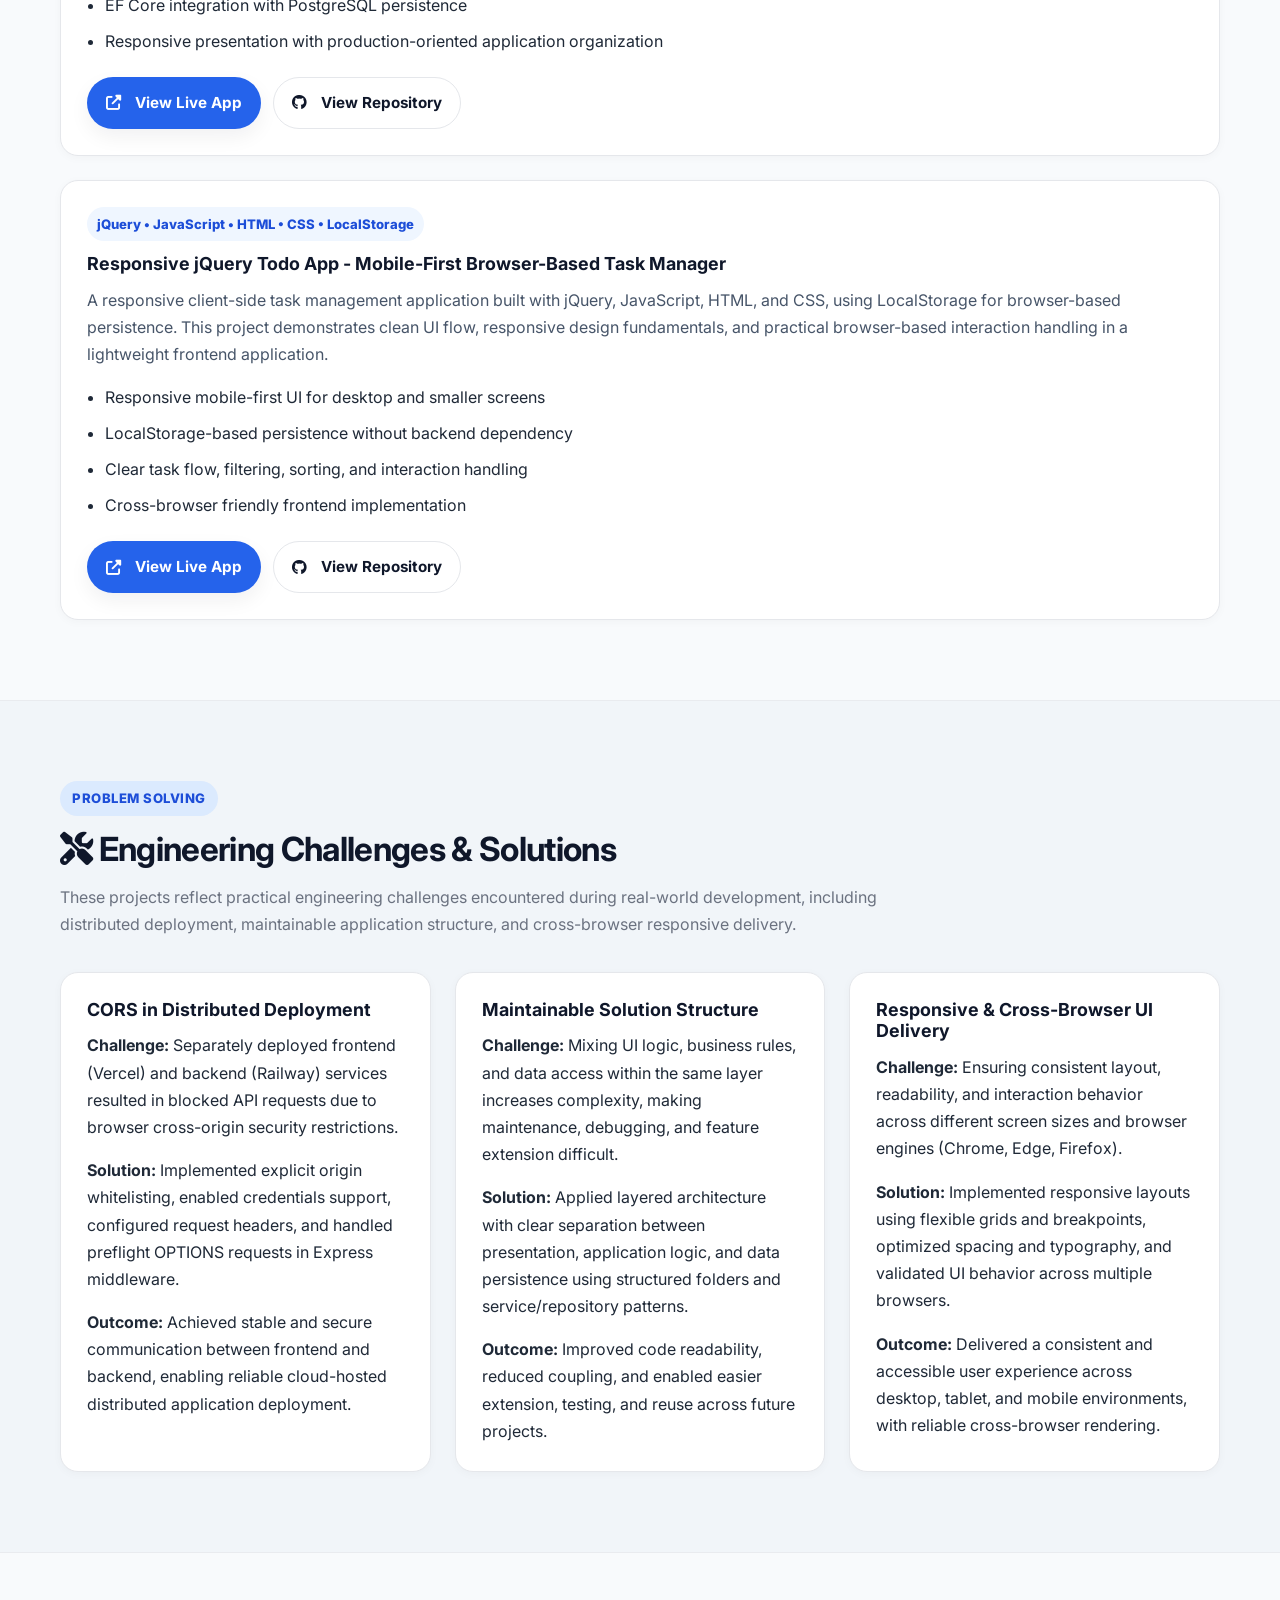
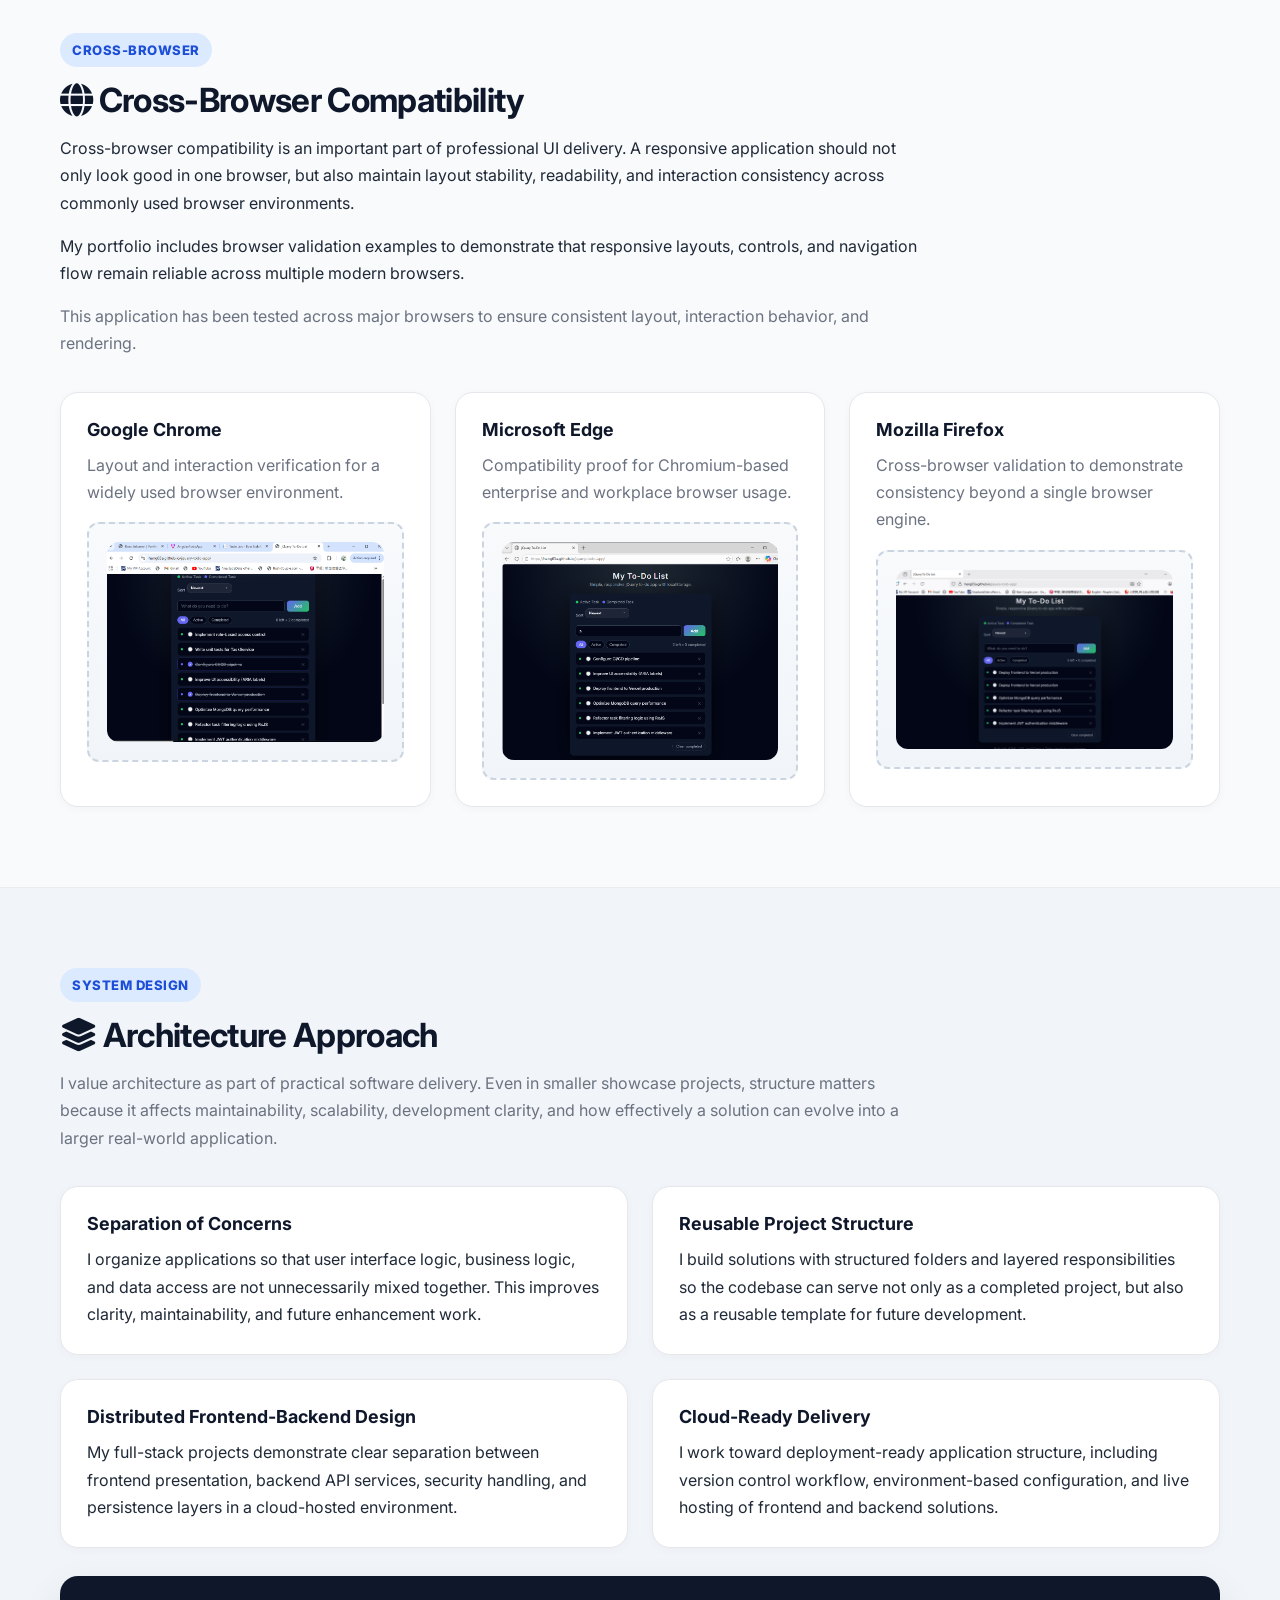
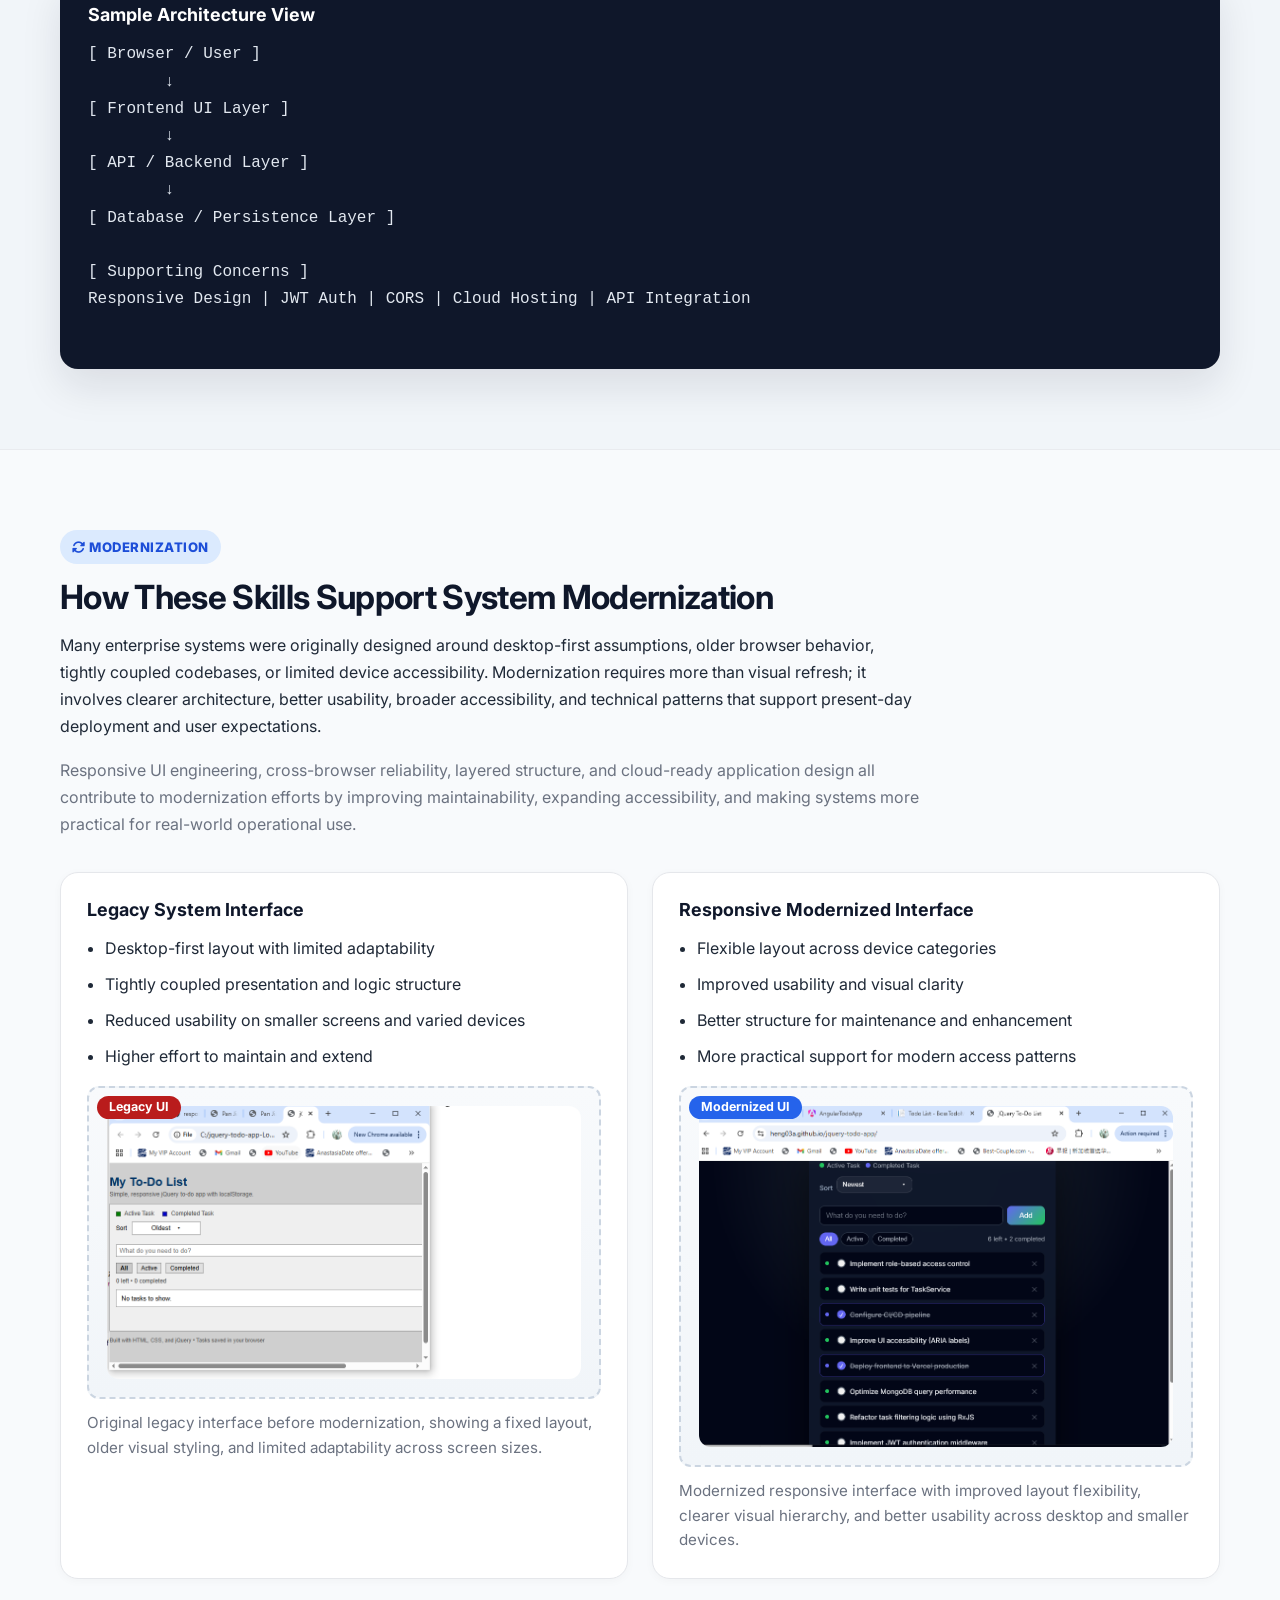
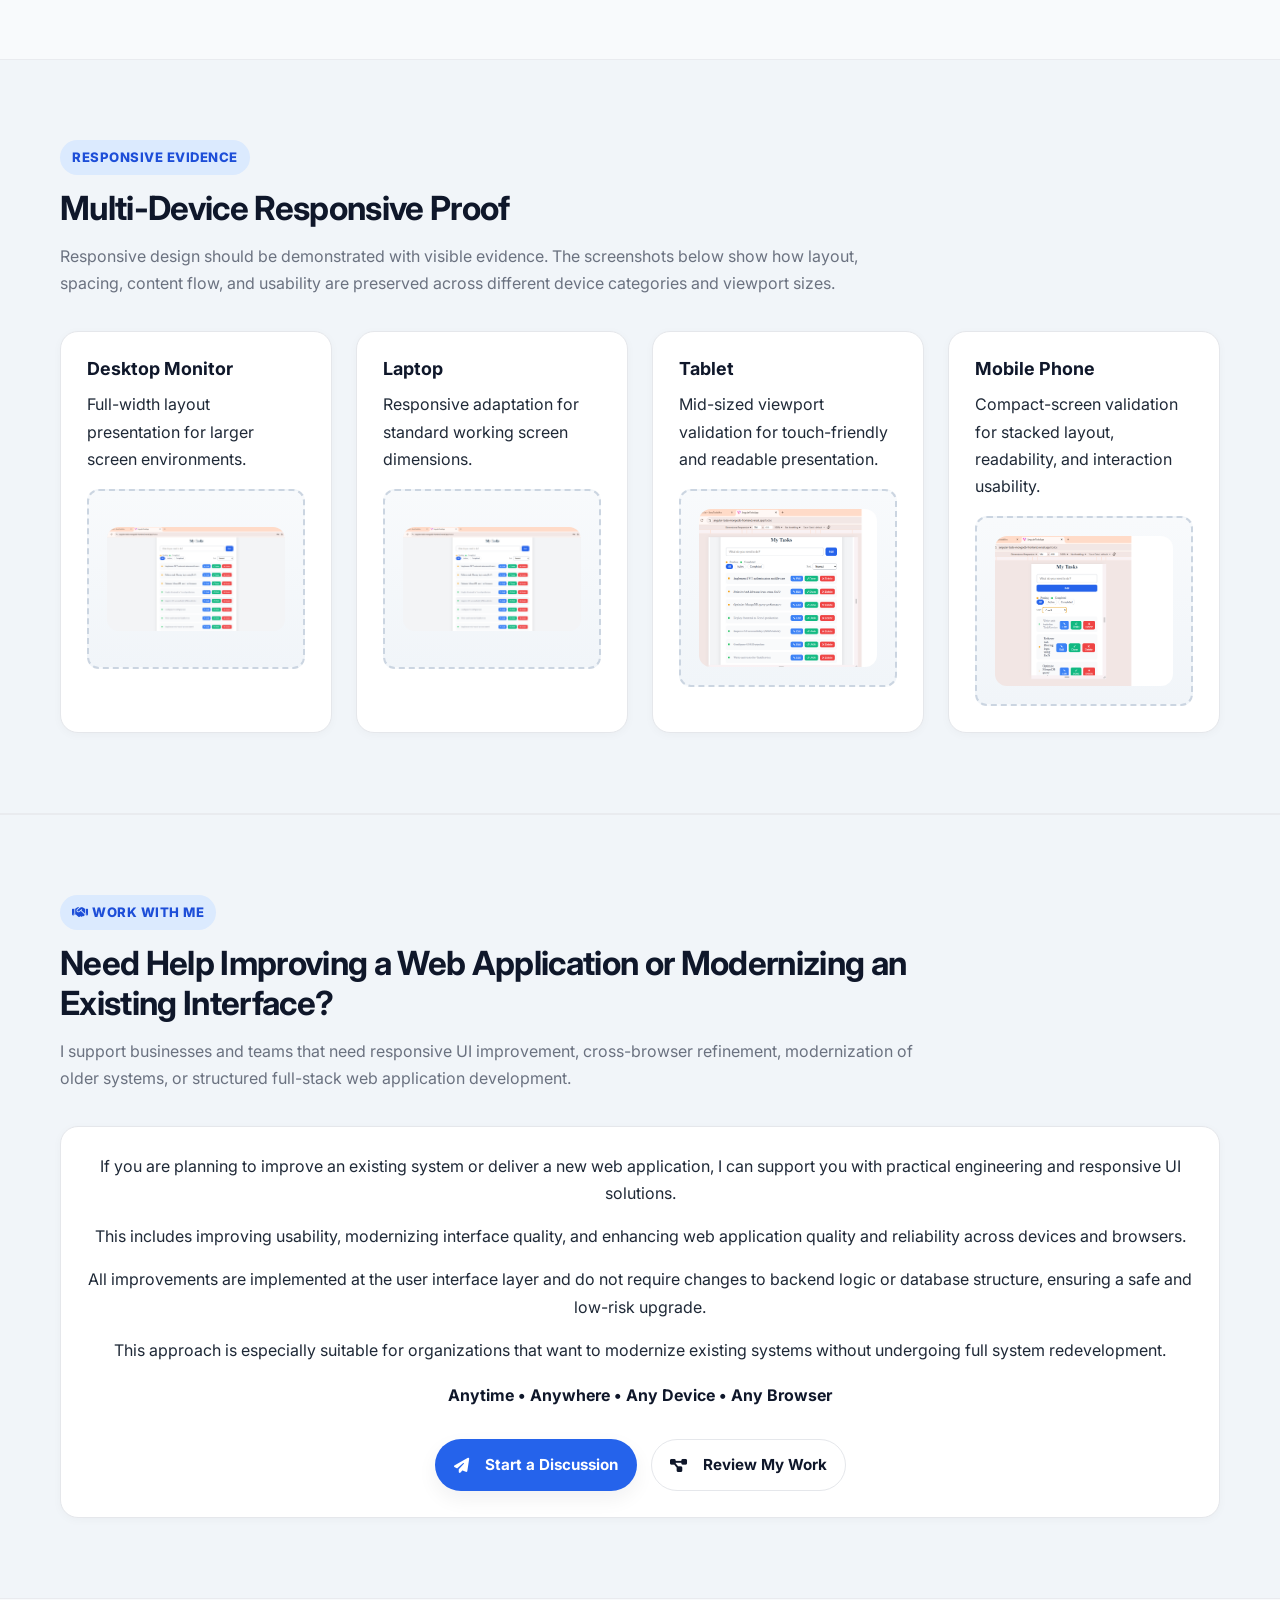
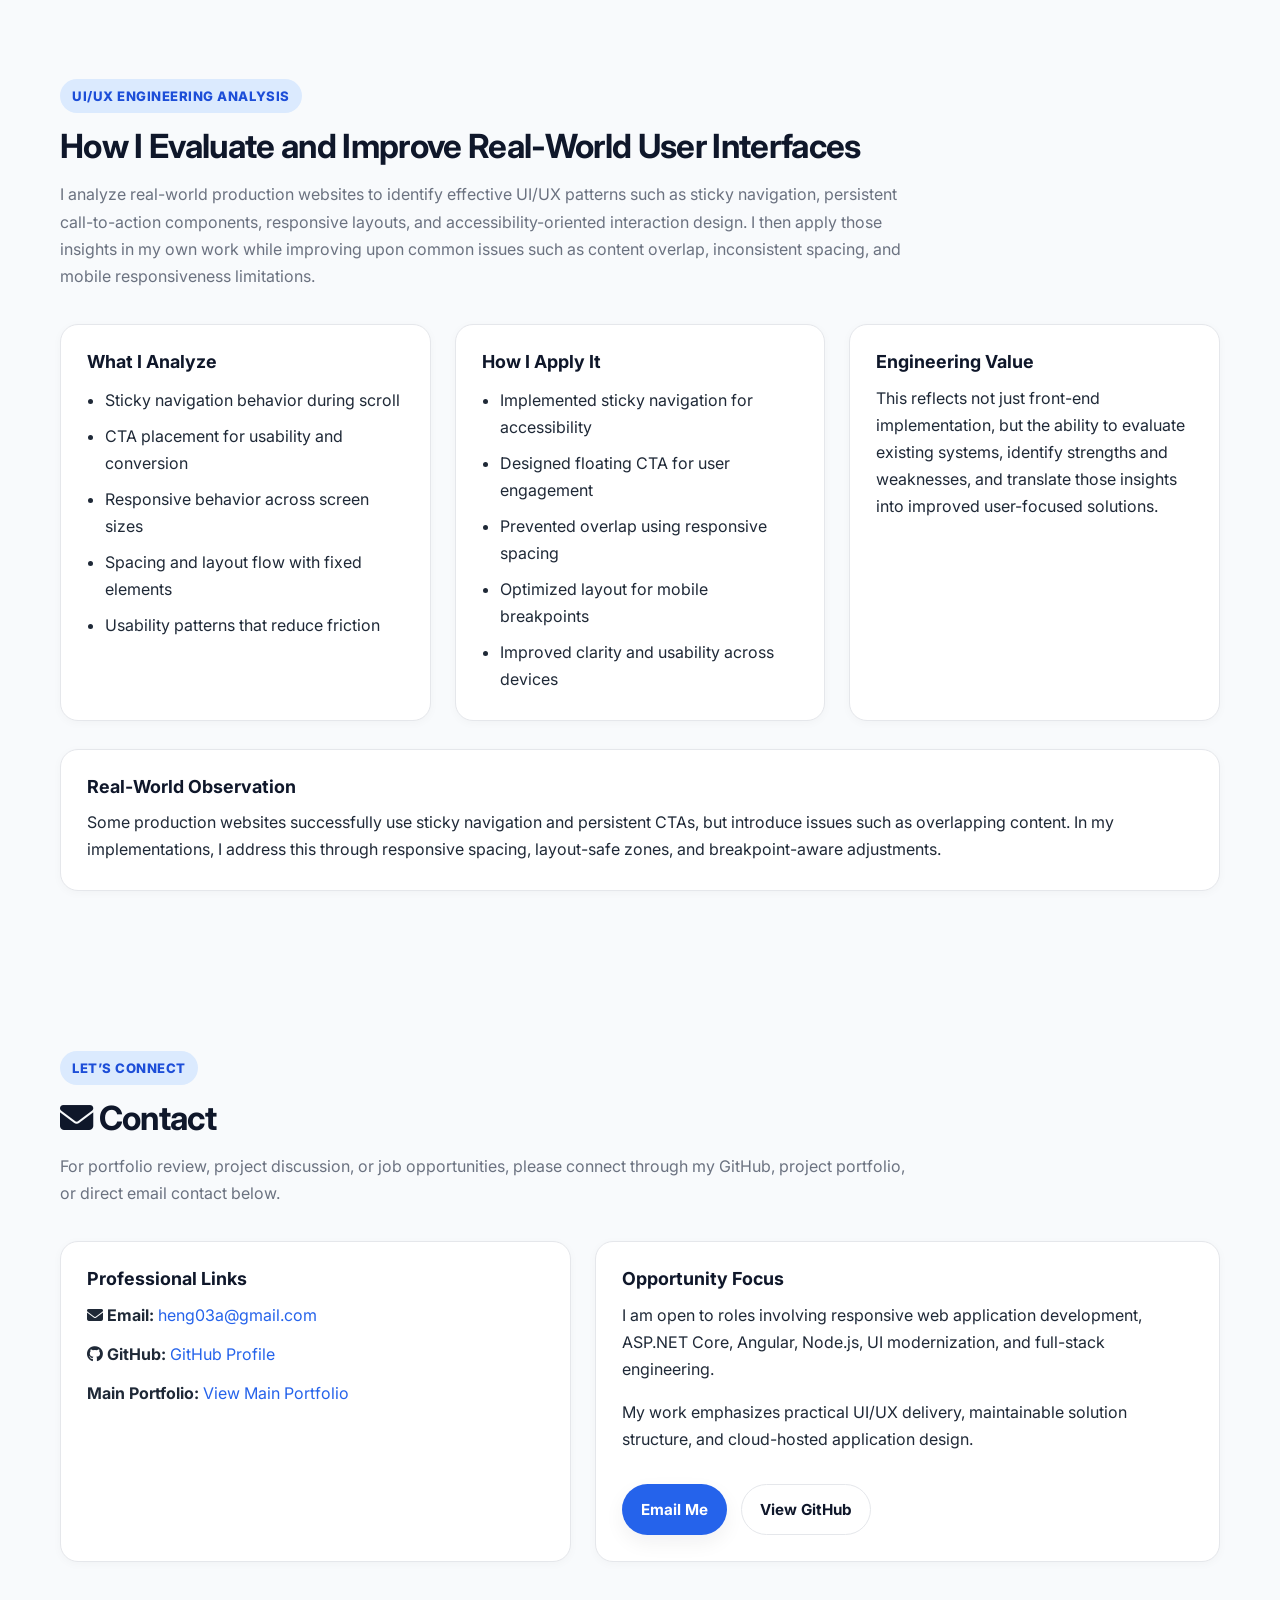
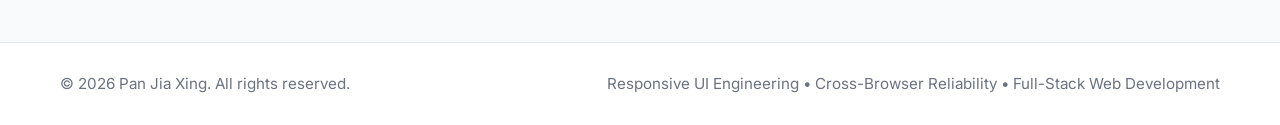
==== commit b0b29f87: "Refactor portfolio: enhance responsive UI, improve structure, and upgrade professional presentation" ====
--- a/index.html
+++ b/index.html
@@ -995,7 +995,74 @@
   </div>
 </section>
 
-      <!-- =========================
+
+<!-- =========================
+     UI/UX ENGINEERING ANALYSIS
+========================== -->
+<section class="section" id="ui-ux-analysis">
+  <div class="container">
+
+    <div class="section-heading">
+      <p class="eyebrow">UI/UX Engineering Analysis</p>
+      <h2>How I Evaluate and Improve Real-World User Interfaces</h2>
+      <p>
+        I analyze real-world production websites to identify effective UI/UX patterns such as
+        sticky navigation, persistent call-to-action components, responsive layouts, and
+        accessibility-oriented interaction design. I then apply those insights in my own work
+        while improving upon common issues such as content overlap, inconsistent spacing, and
+        mobile responsiveness limitations.
+      </p>
+    </div>
+
+    <div class="card-grid three-col">
+
+      <article class="content-card">
+        <h3>What I Analyze</h3>
+        <ul class="feature-list">
+          <li>Sticky navigation behavior during scroll</li>
+          <li>CTA placement for usability and conversion</li>
+          <li>Responsive behavior across screen sizes</li>
+          <li>Spacing and layout flow with fixed elements</li>
+          <li>Usability patterns that reduce friction</li>
+        </ul>
+      </article>
+
+      <article class="content-card">
+        <h3>How I Apply It</h3>
+        <ul class="feature-list">
+          <li>Implemented sticky navigation for accessibility</li>
+          <li>Designed floating CTA for user engagement</li>
+          <li>Prevented overlap using responsive spacing</li>
+          <li>Optimized layout for mobile breakpoints</li>
+          <li>Improved clarity and usability across devices</li>
+        </ul>
+      </article>
+
+      <article class="content-card">
+        <h3>Engineering Value</h3>
+        <p>
+          This reflects not just front-end implementation, but the ability to evaluate
+          existing systems, identify strengths and weaknesses, and translate those
+          insights into improved user-focused solutions.
+        </p>
+      </article>
+
+    </div>
+
+    <div class="content-card" style="margin-top: 28px;">
+      <h3>Real-World Observation</h3>
+      <p>
+        Some production websites successfully use sticky navigation and persistent CTAs,
+        but introduce issues such as overlapping content. In my implementations, I address
+        this through responsive spacing, layout-safe zones, and breakpoint-aware adjustments.
+      </p>
+    </div>
+
+  </div>
+</section>
+
+
+<!-- =========================
            CONTACT
       ========================== -->
 <section id="contact" class="section">
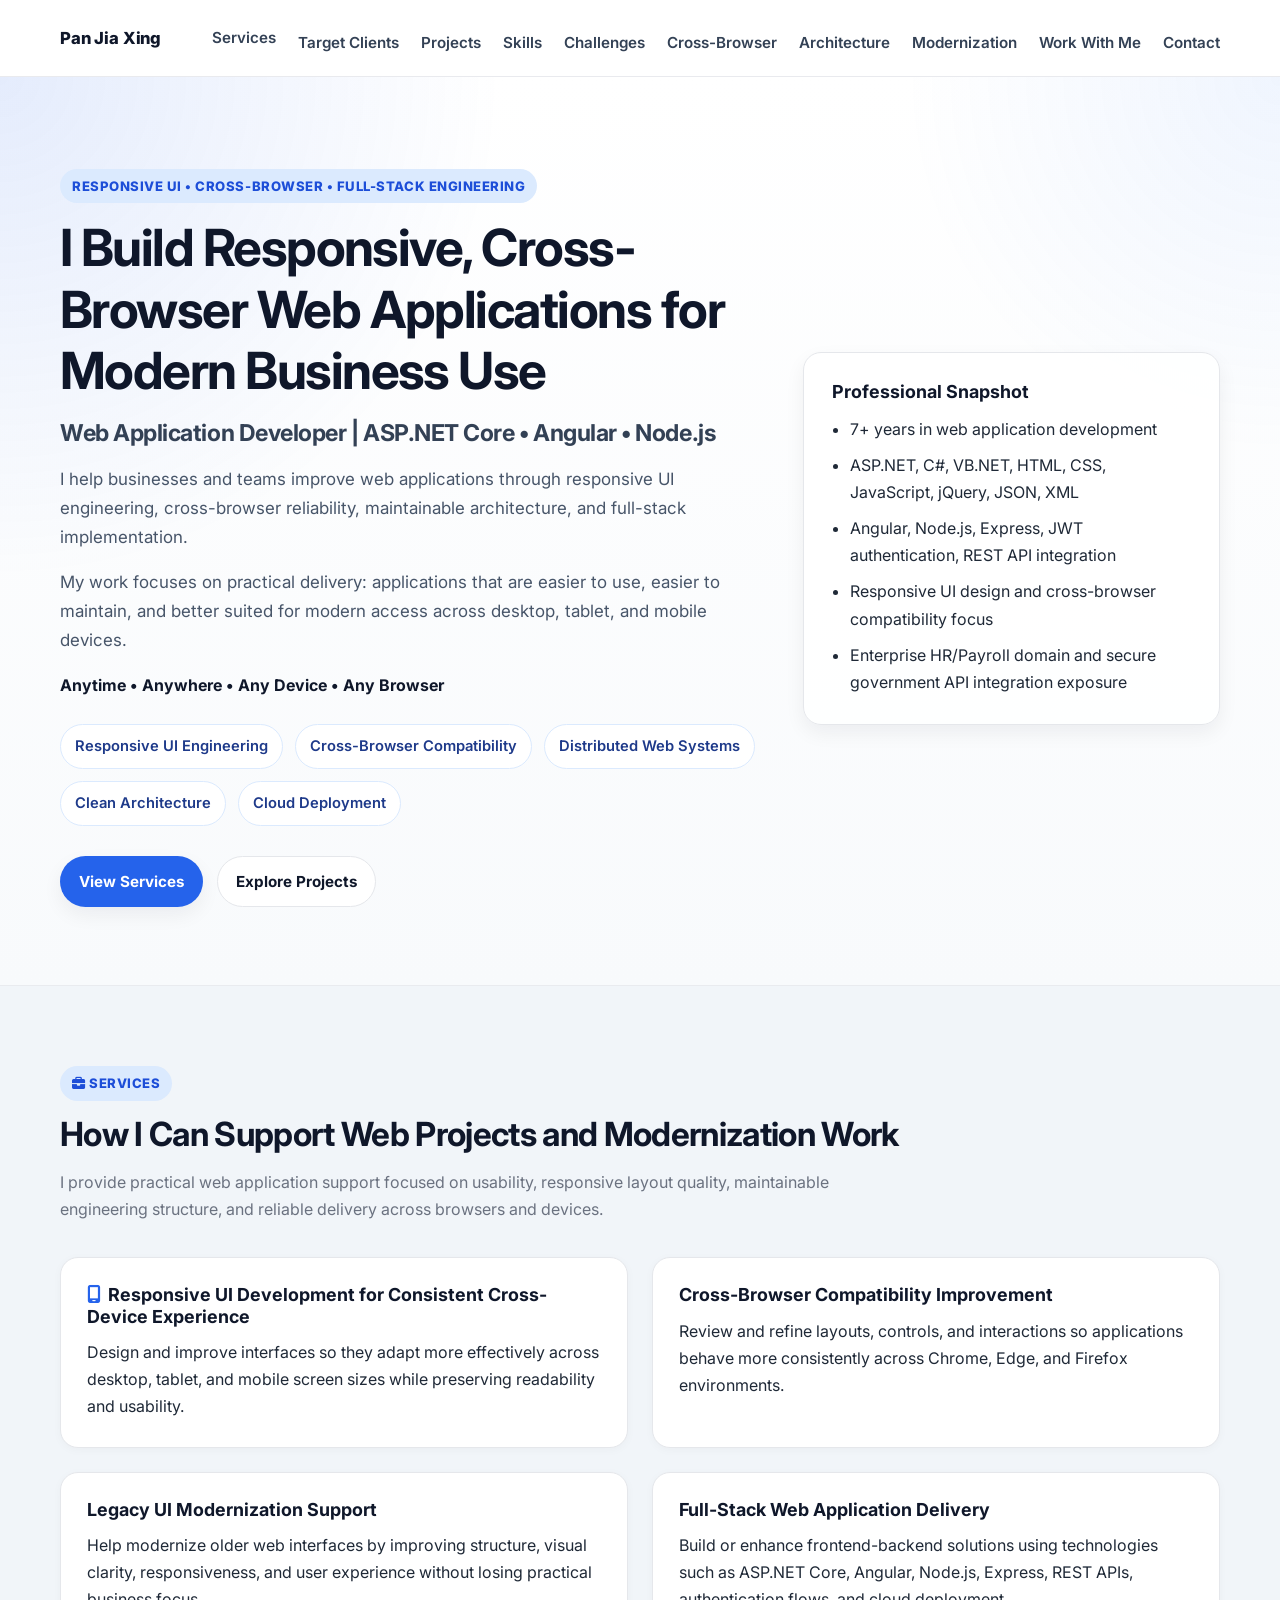
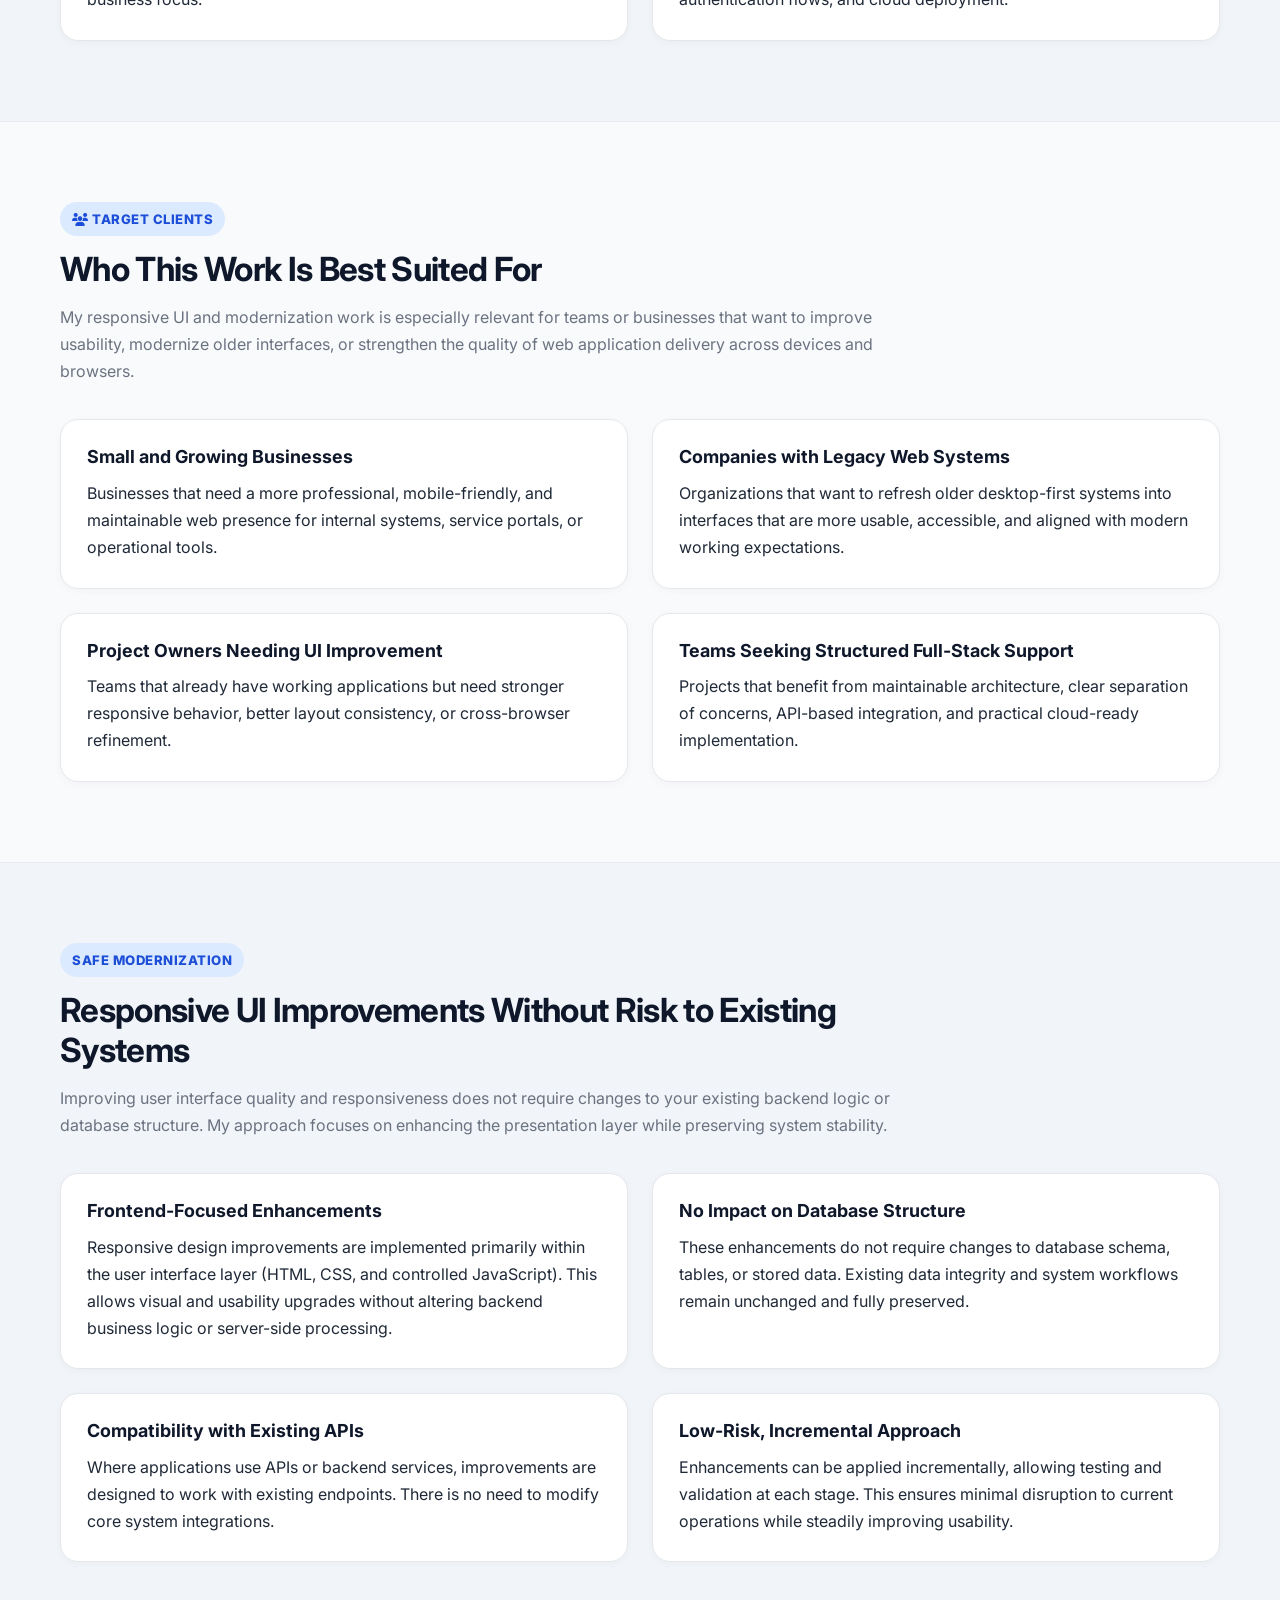
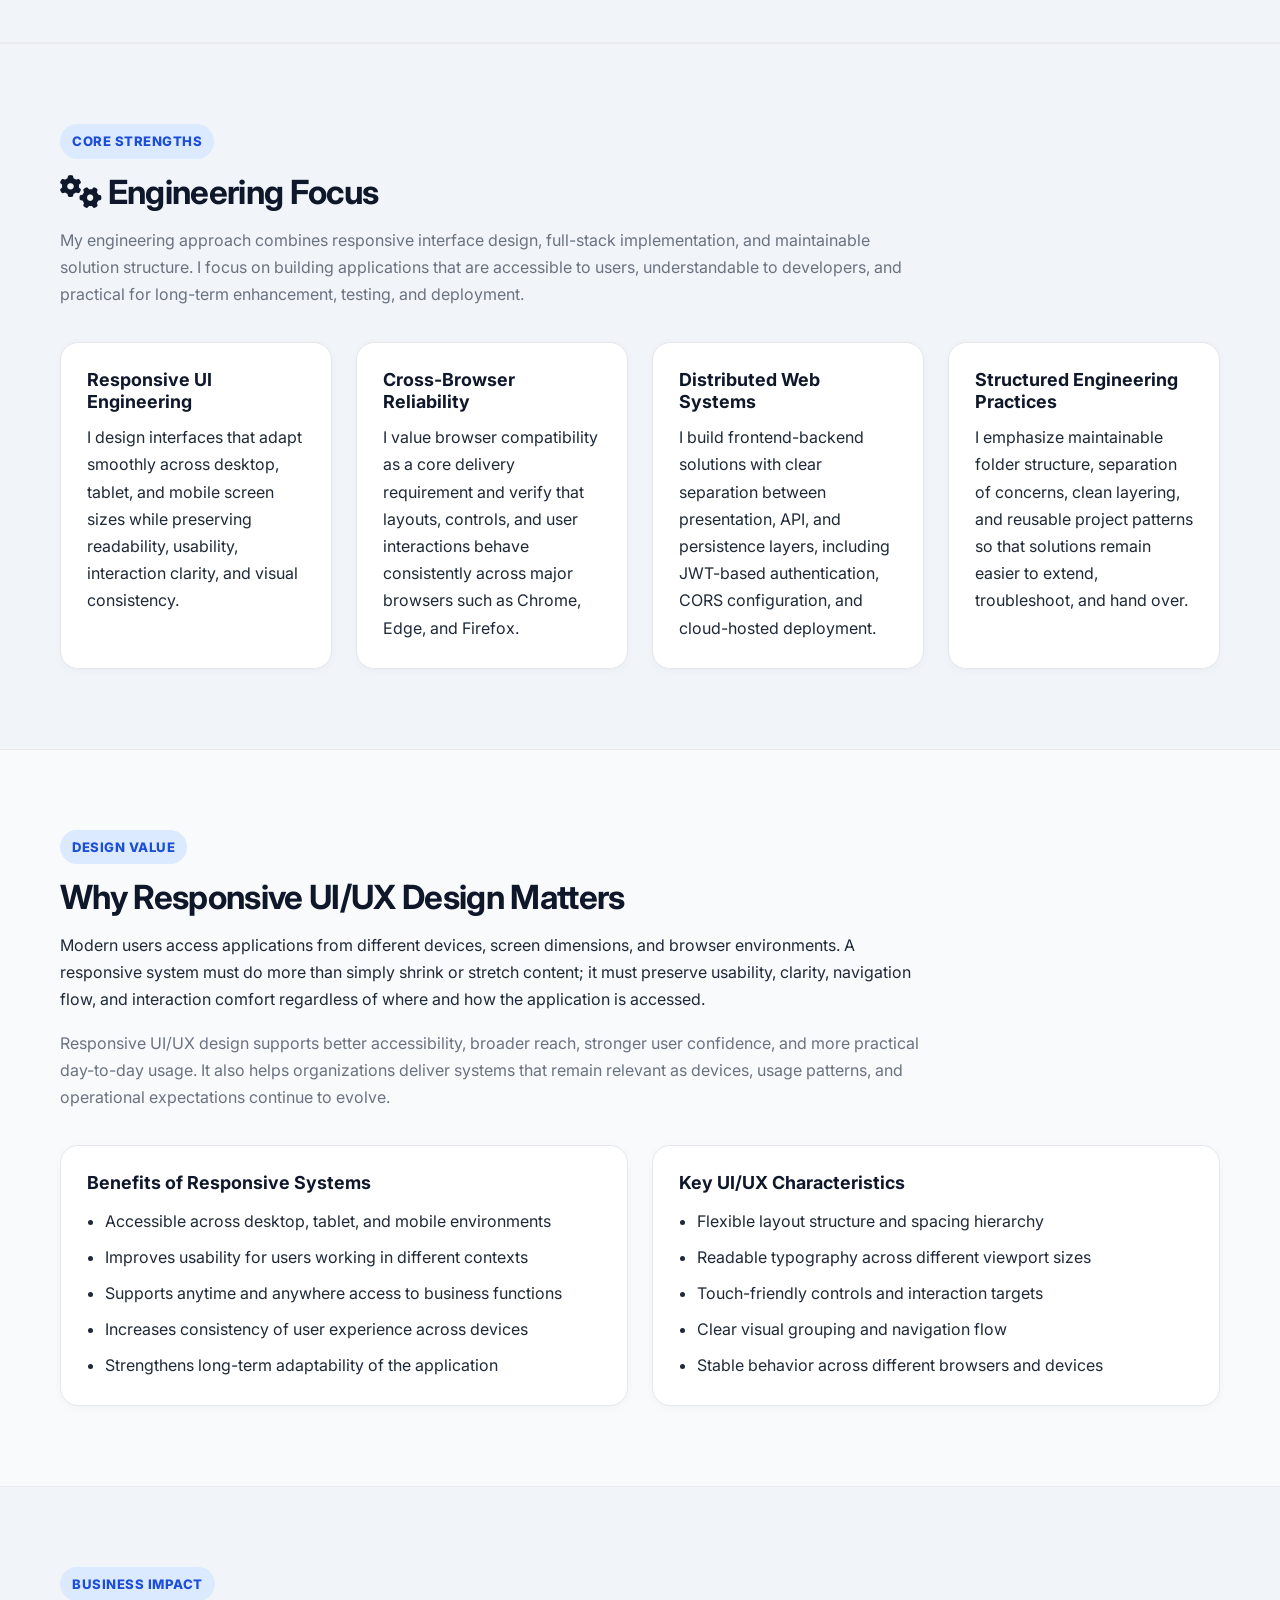
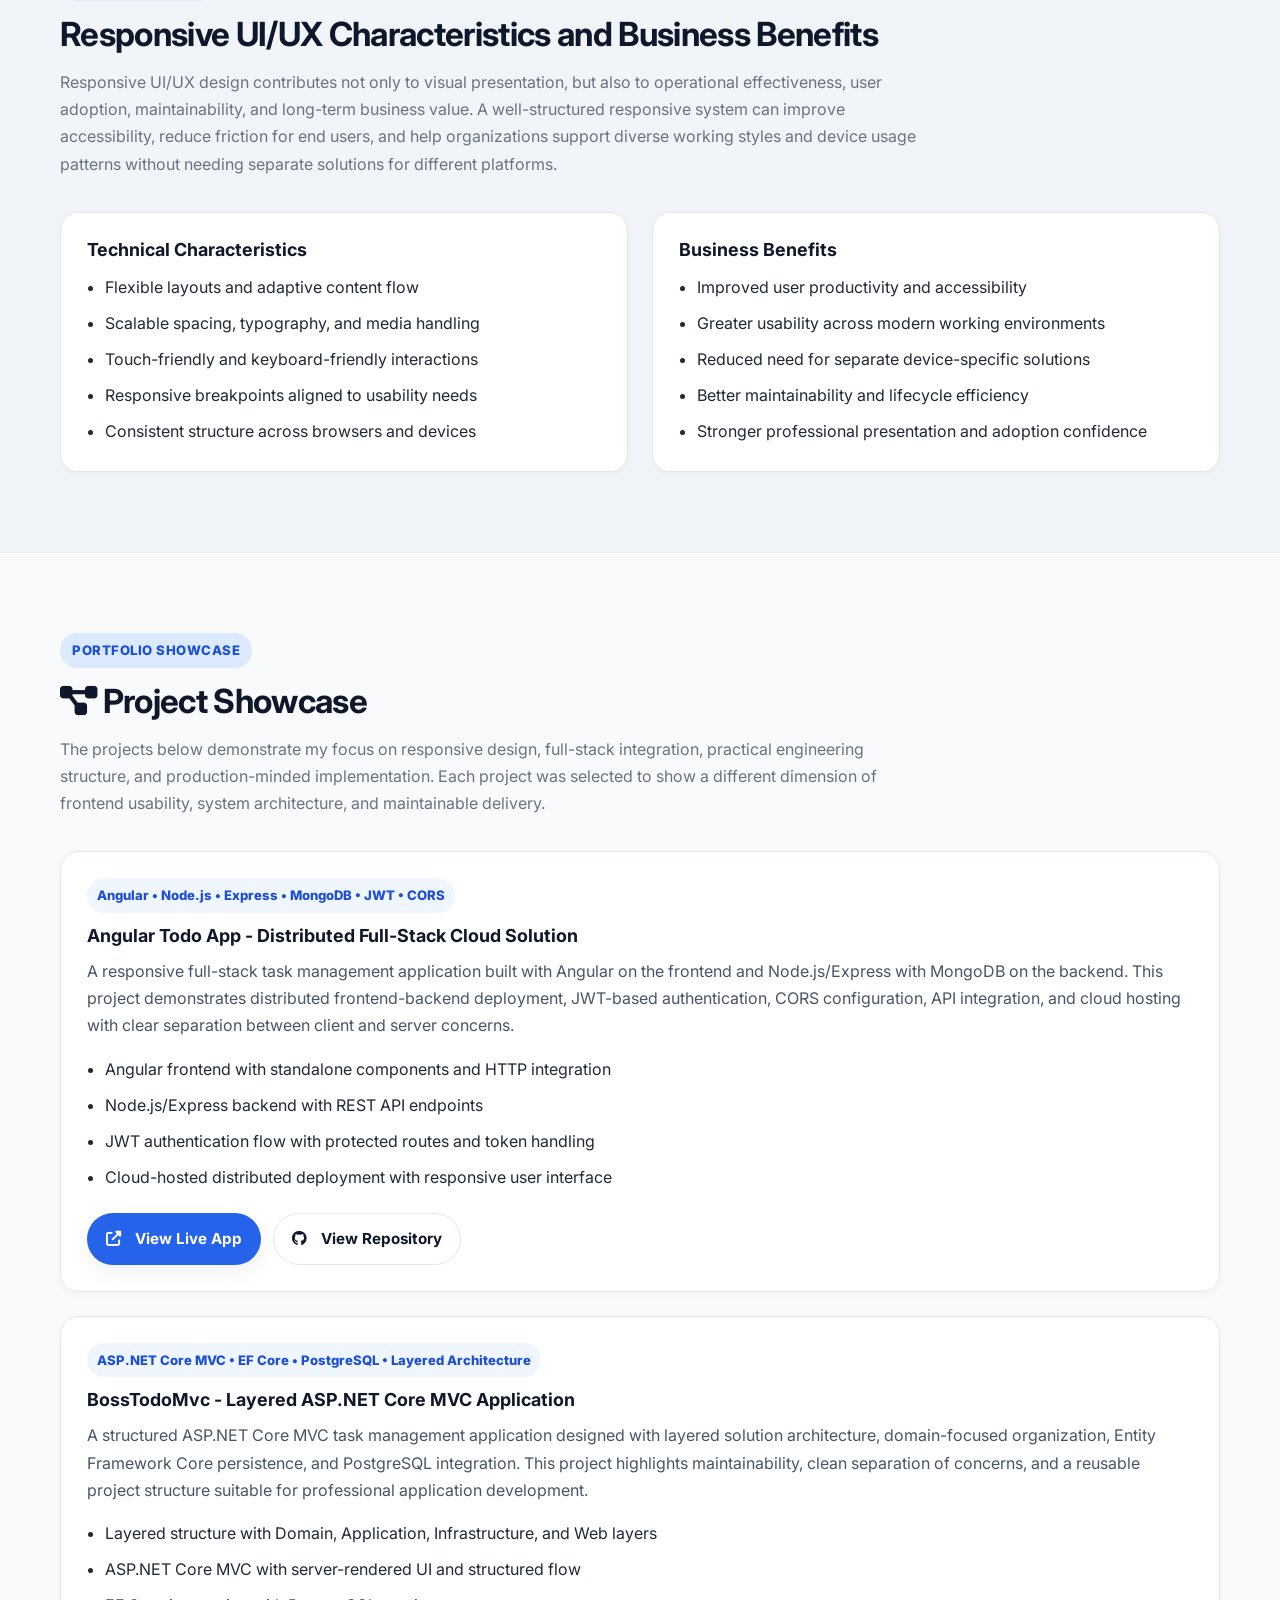
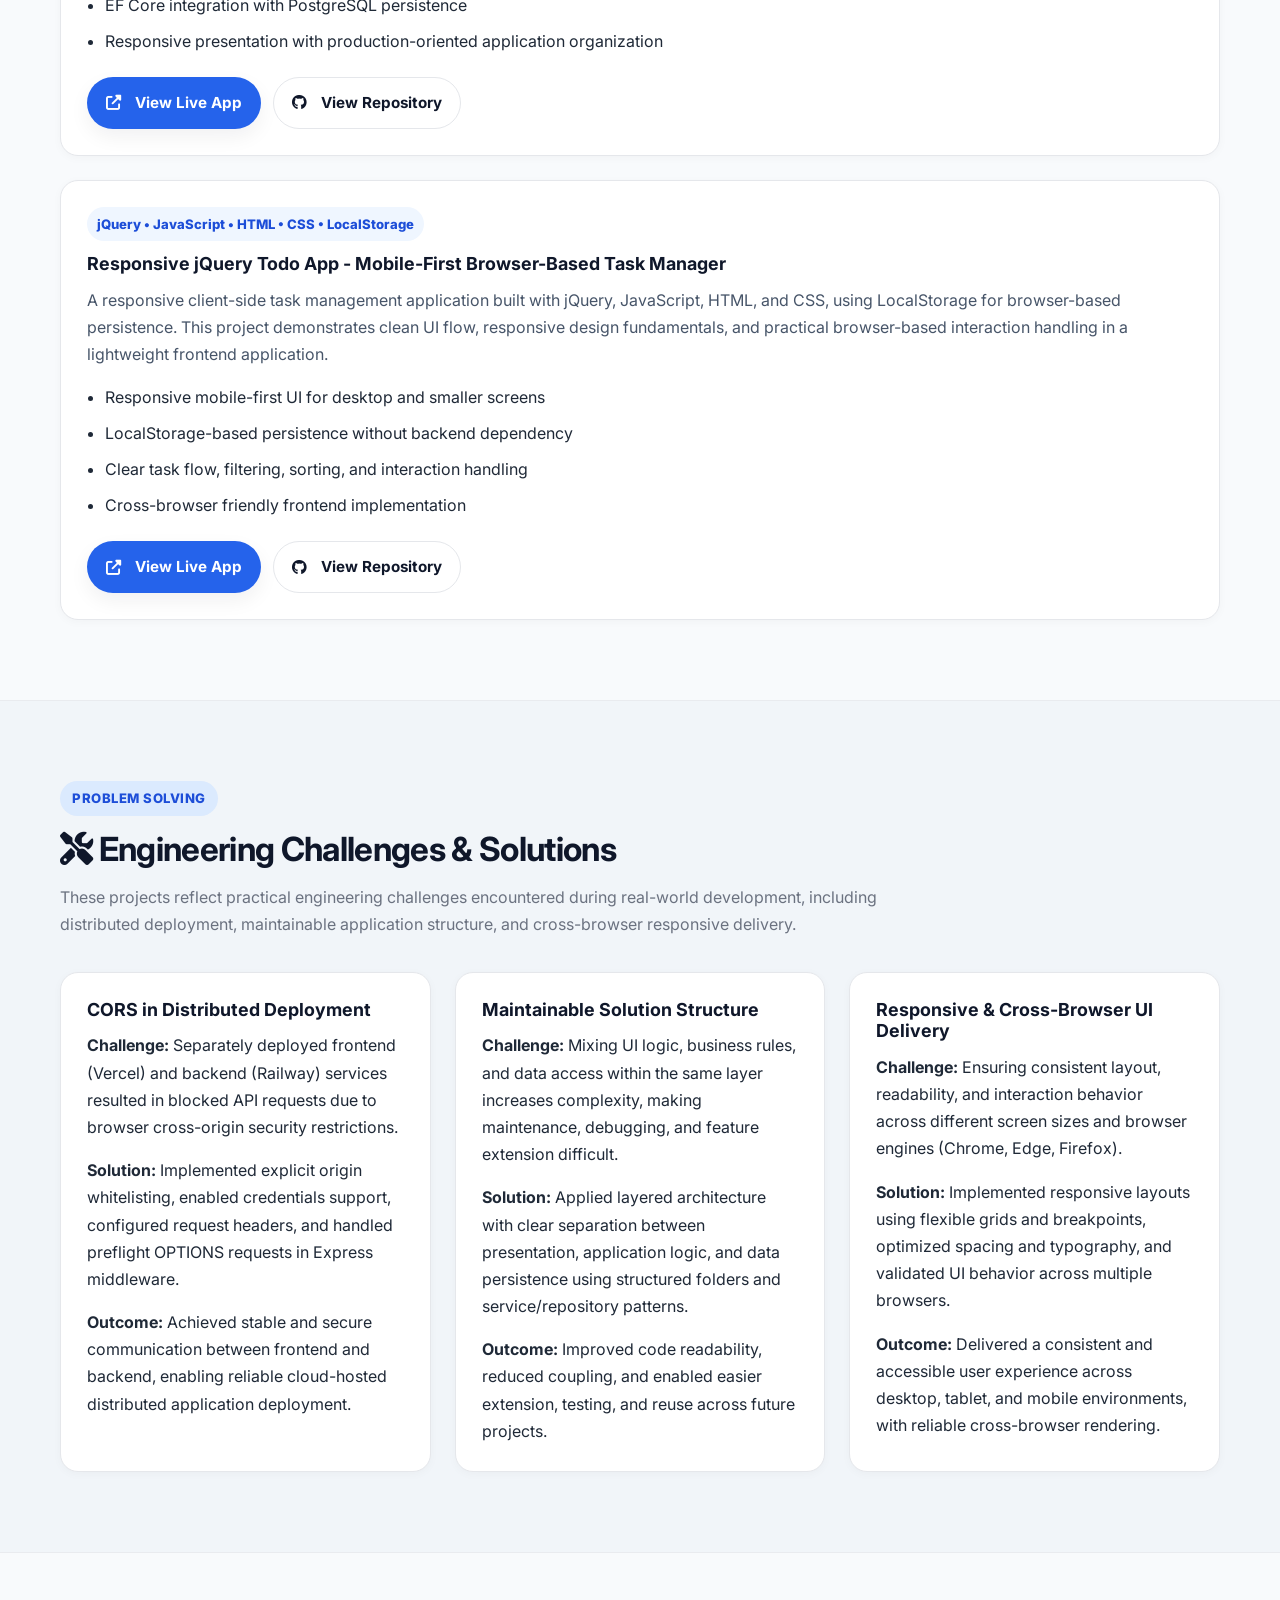
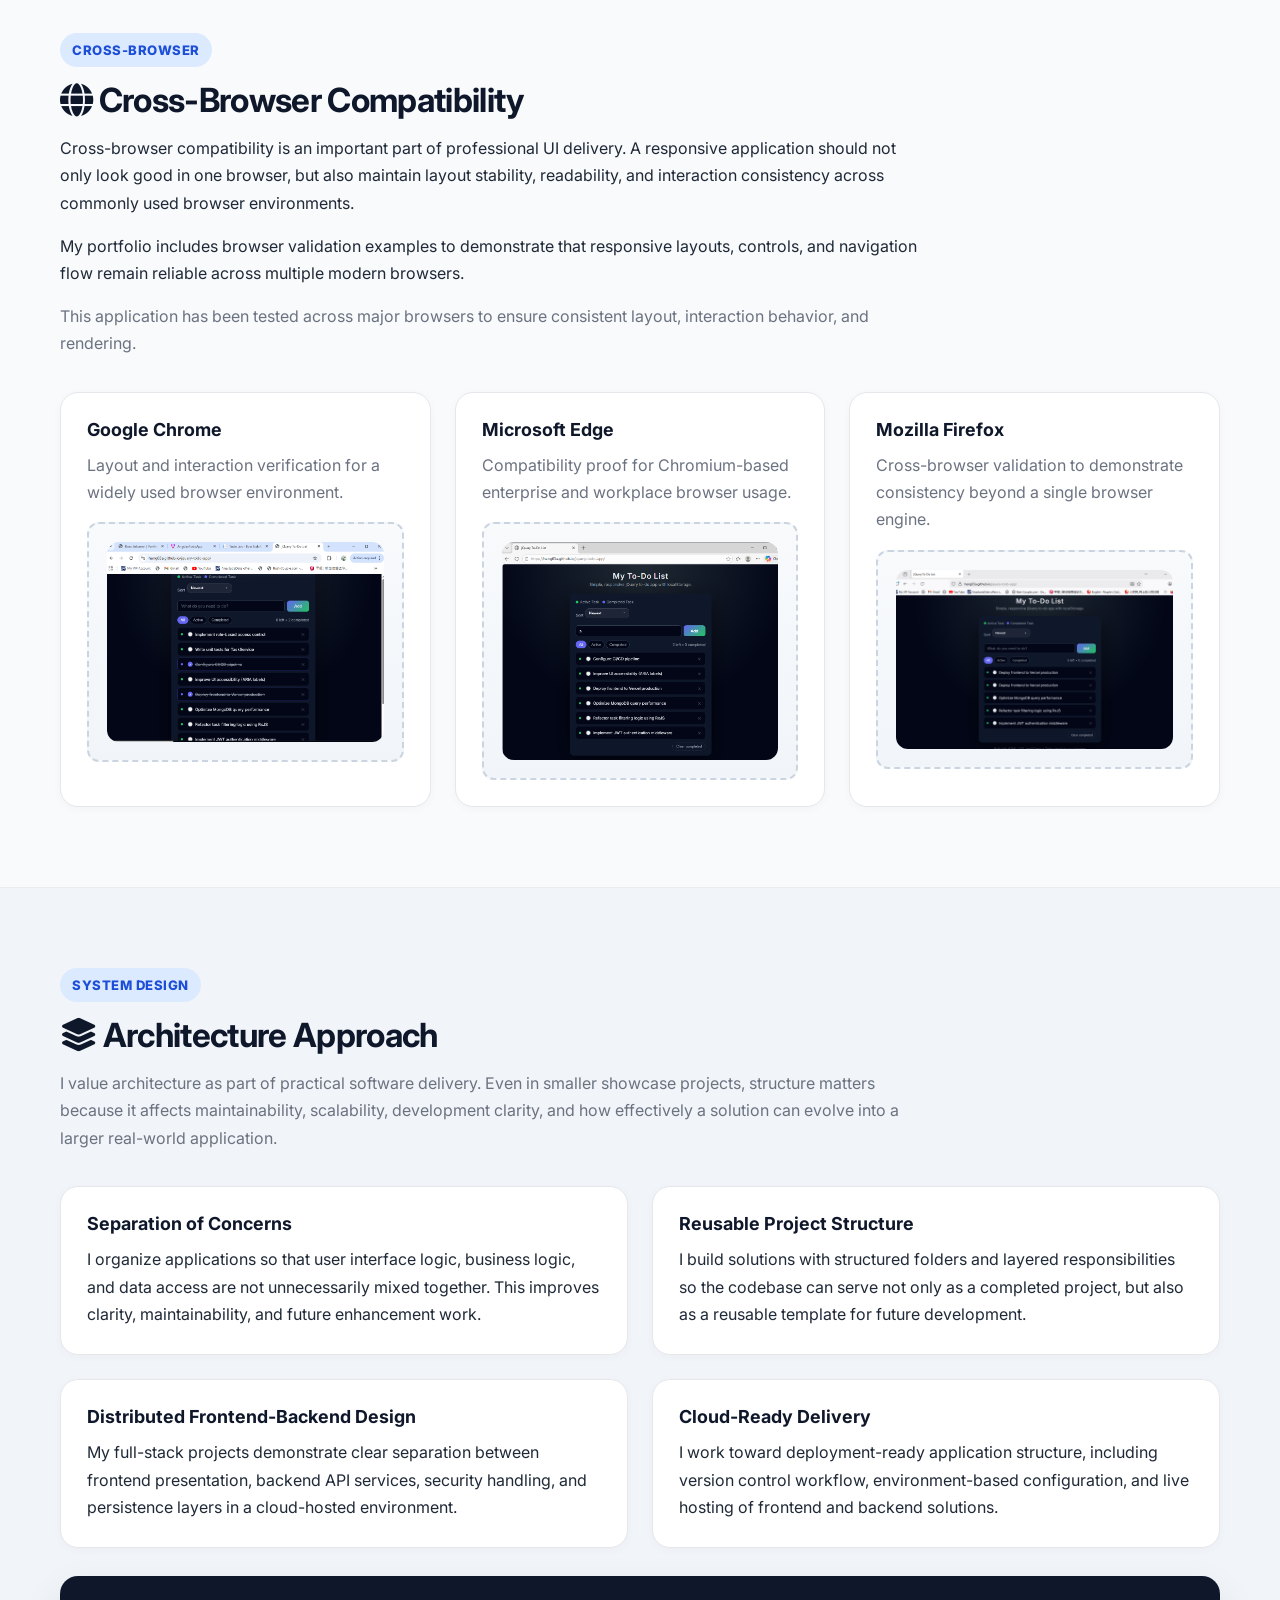
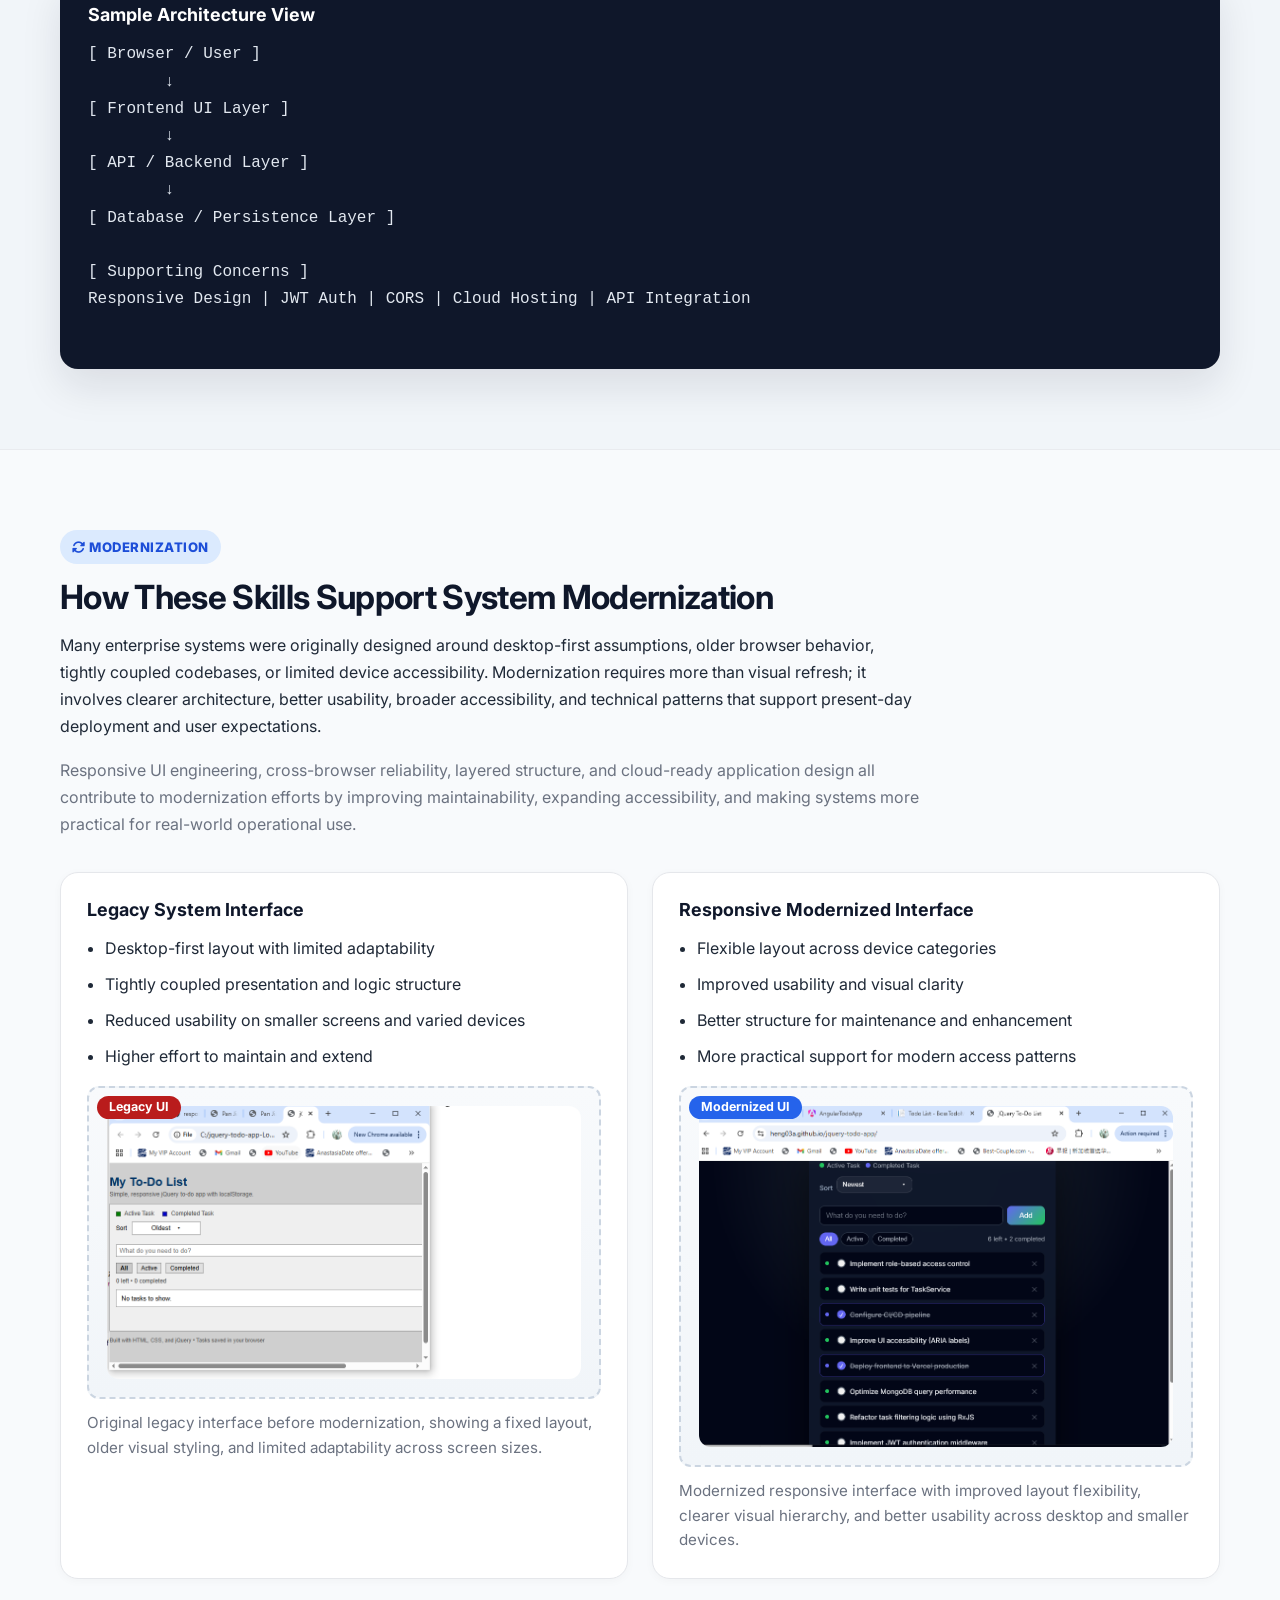
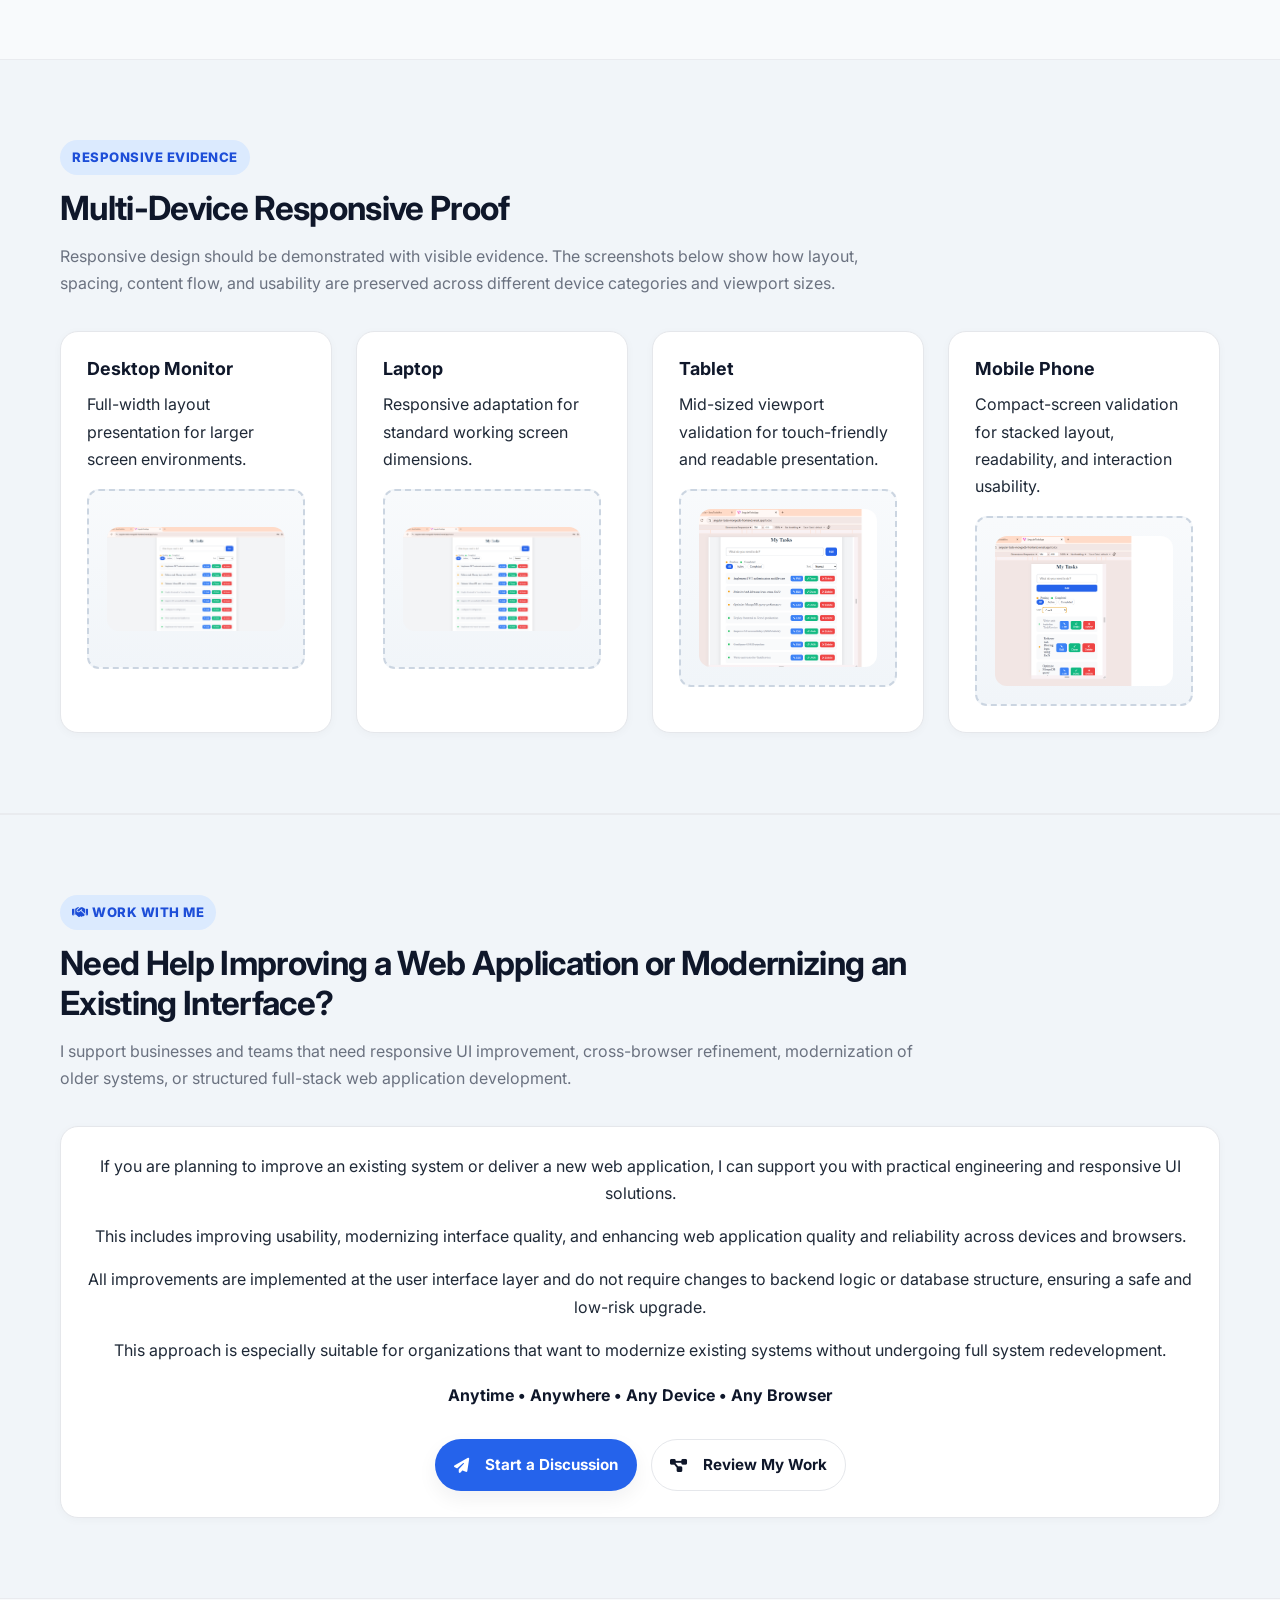
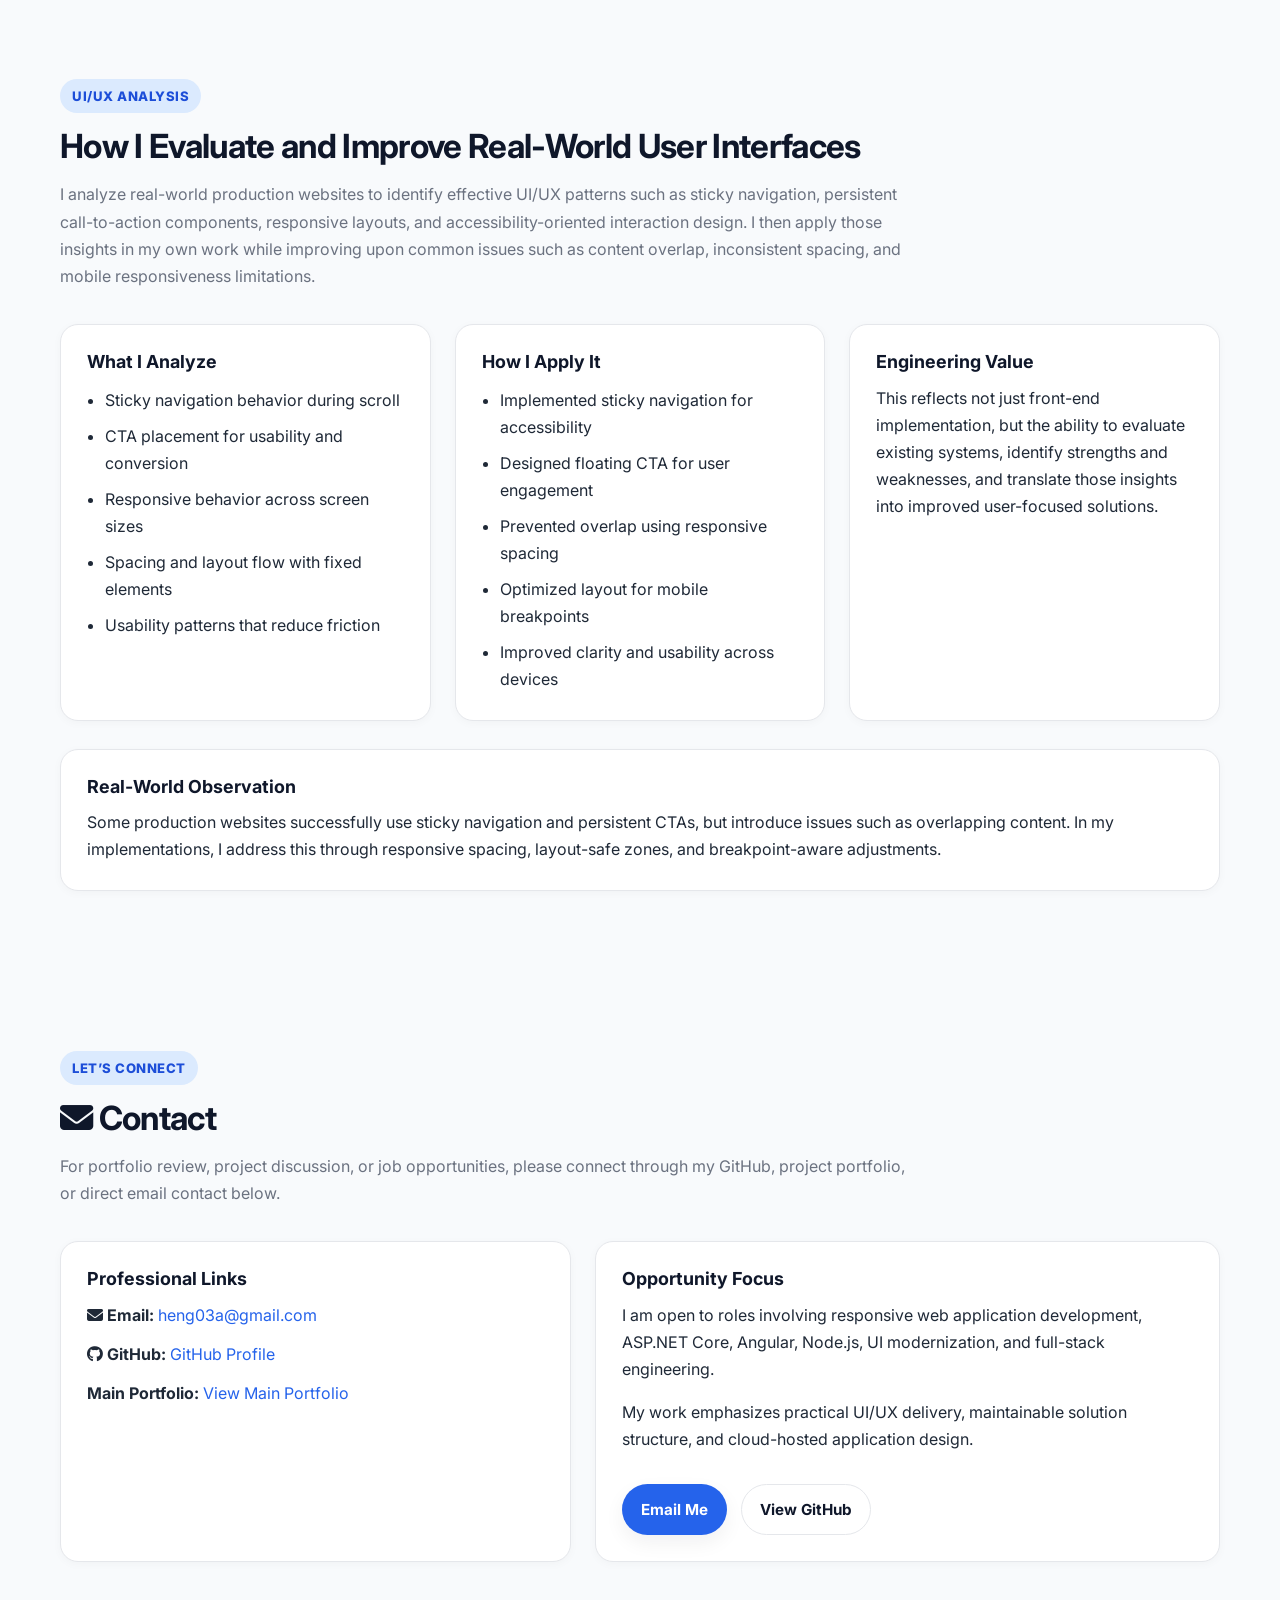
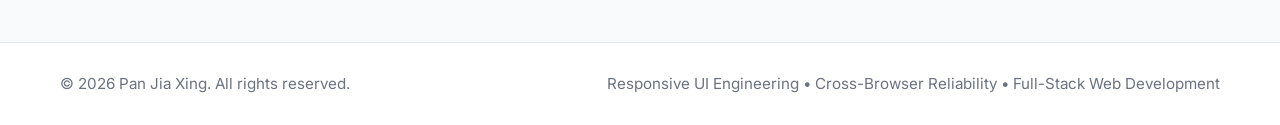
==== commit 5e241aa8: "Refactor portfolio: enhance responsive UI, improve structure, and upgrade professional presentation" ====
--- a/index.html
+++ b/index.html
@@ -1003,7 +1003,7 @@
   <div class="container">
 
     <div class="section-heading">
-      <p class="eyebrow">UI/UX Engineering Analysis</p>
+      <p class="eyebrow">UI/UX Analysis</p>
       <h2>How I Evaluate and Improve Real-World User Interfaces</h2>
       <p>
         I analyze real-world production websites to identify effective UI/UX patterns such as
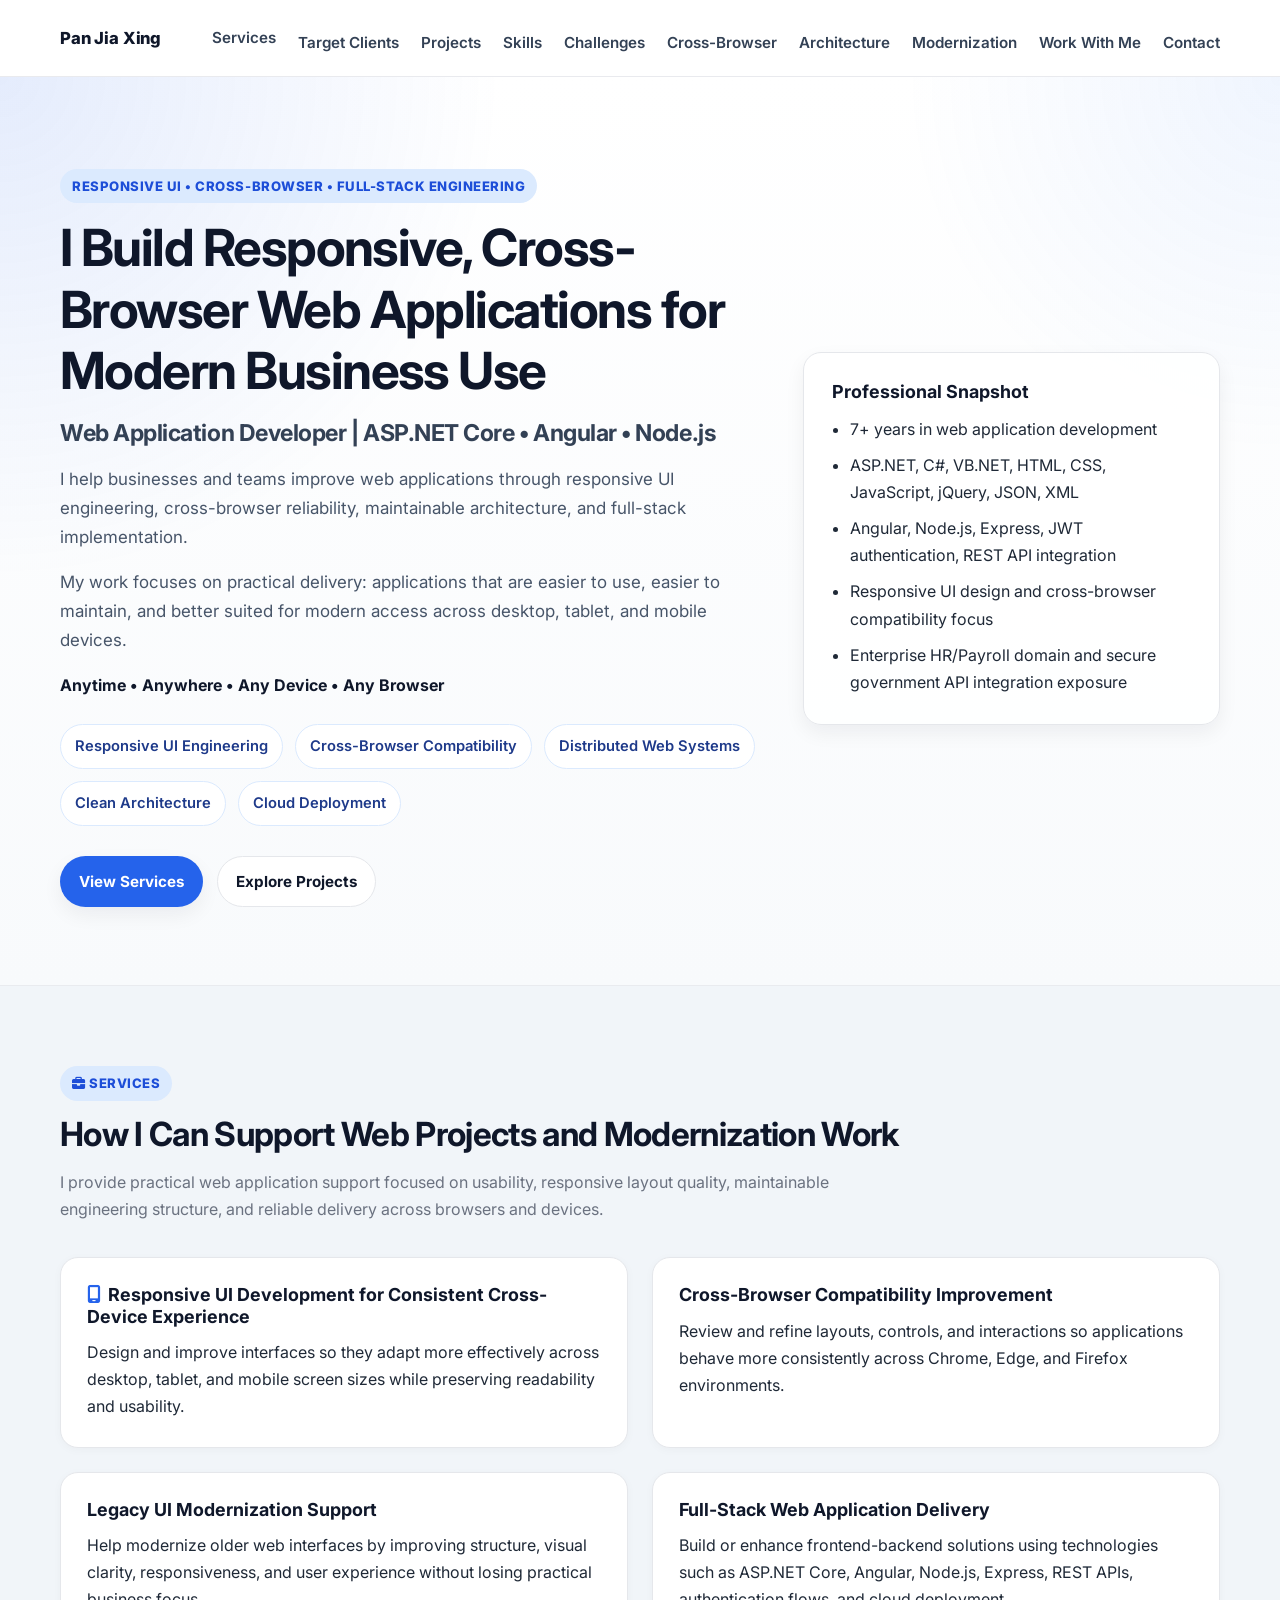
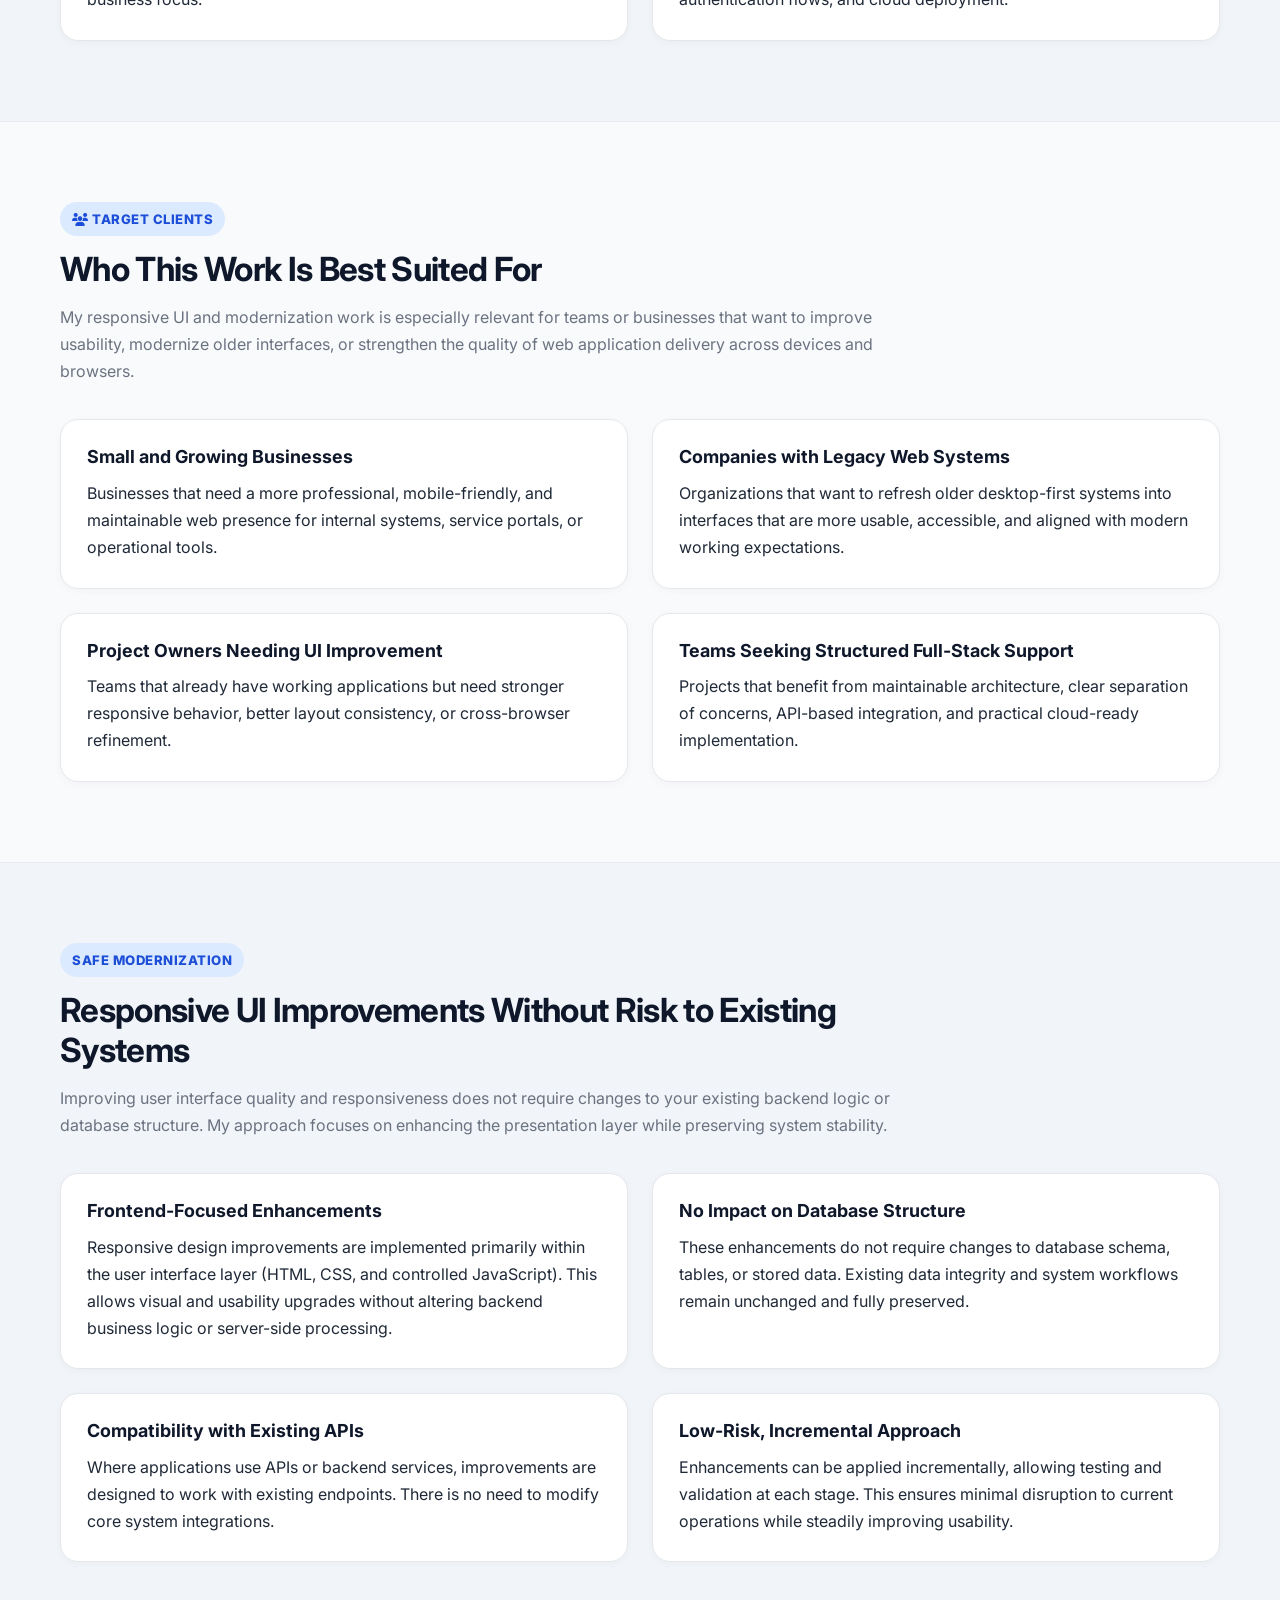
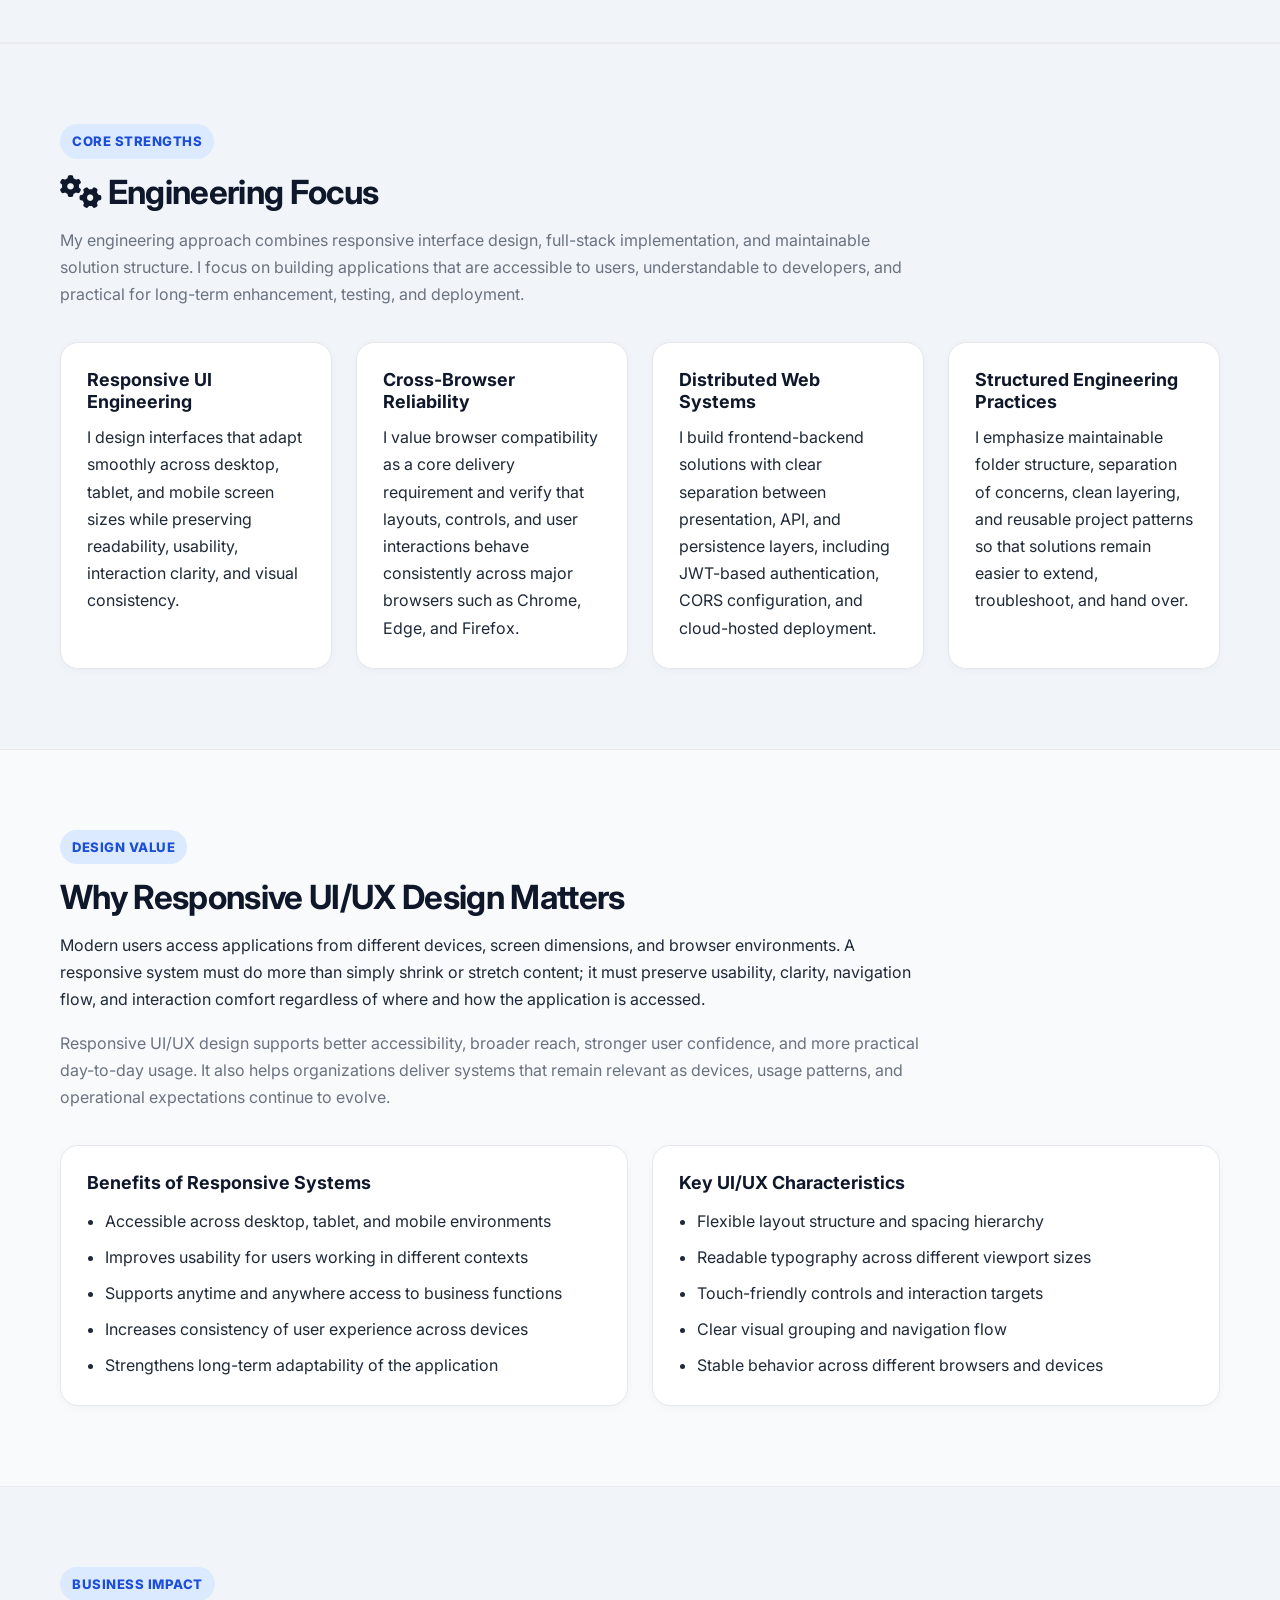
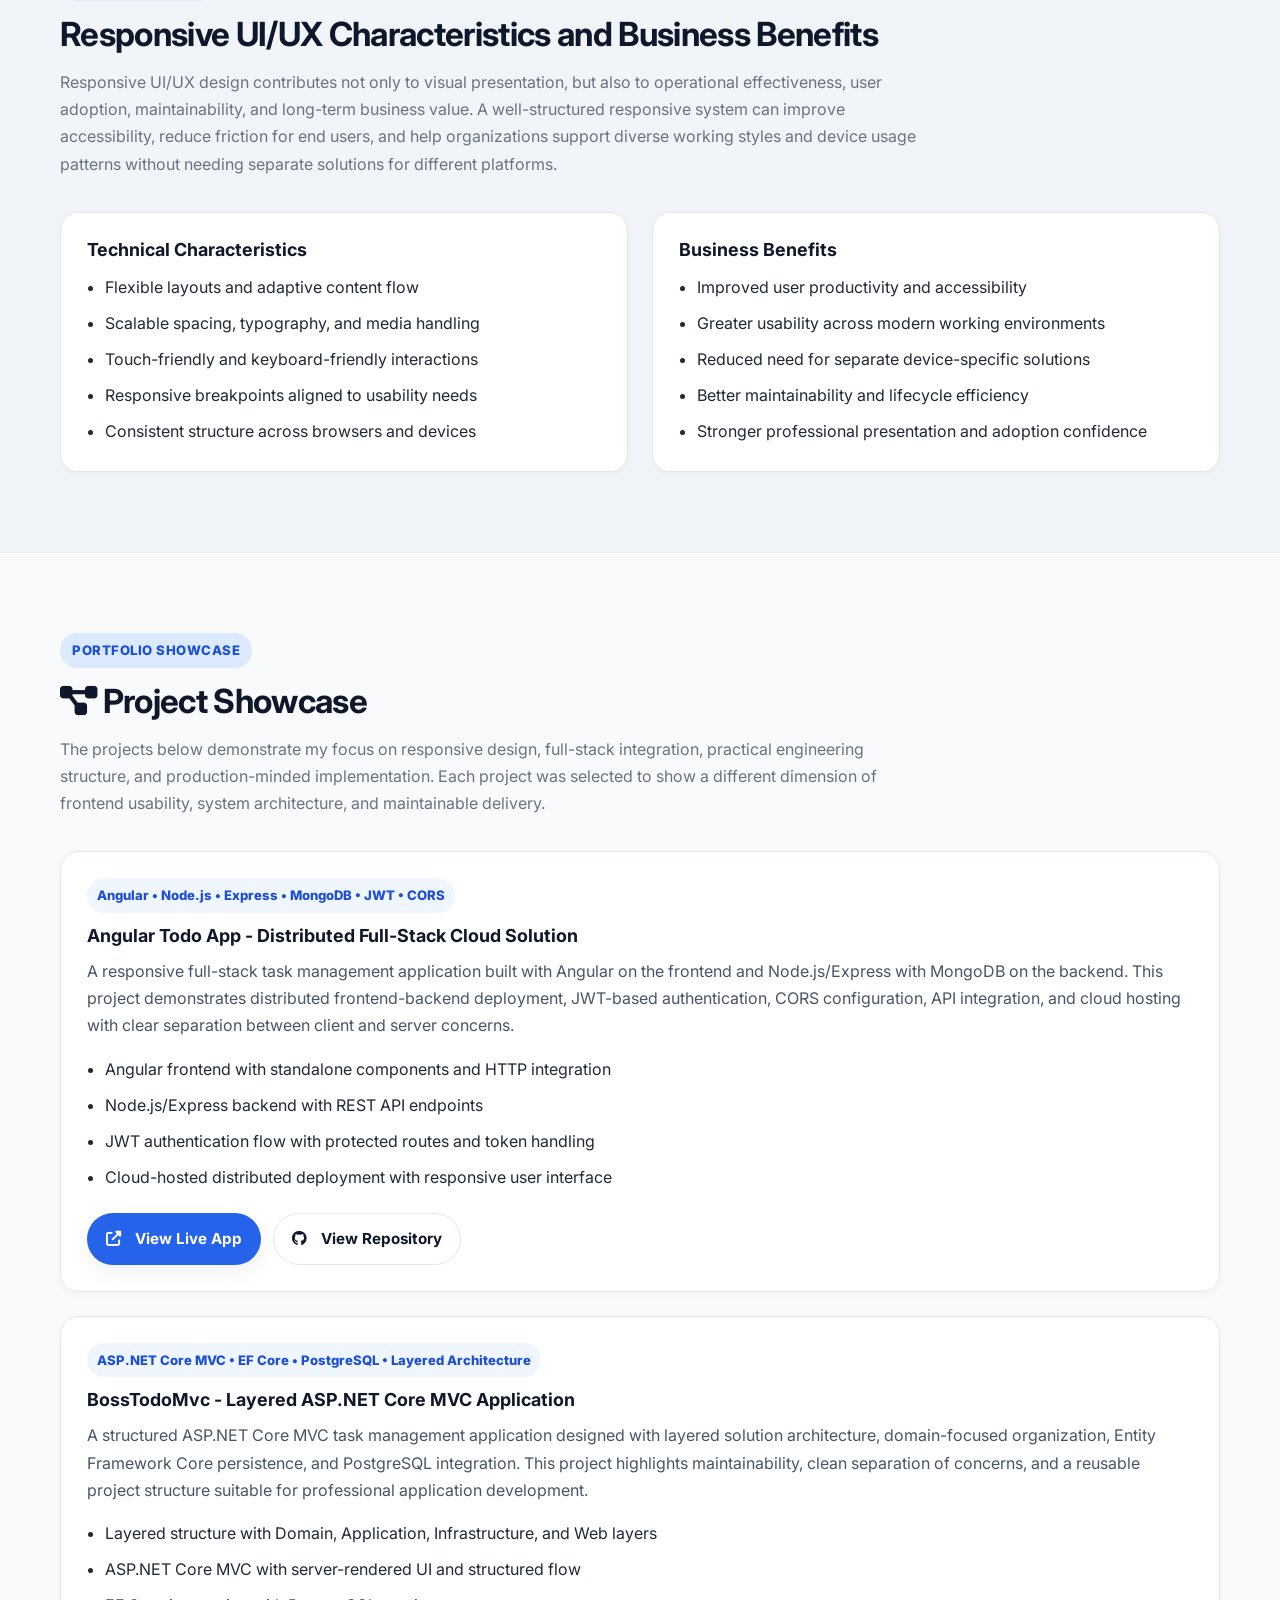
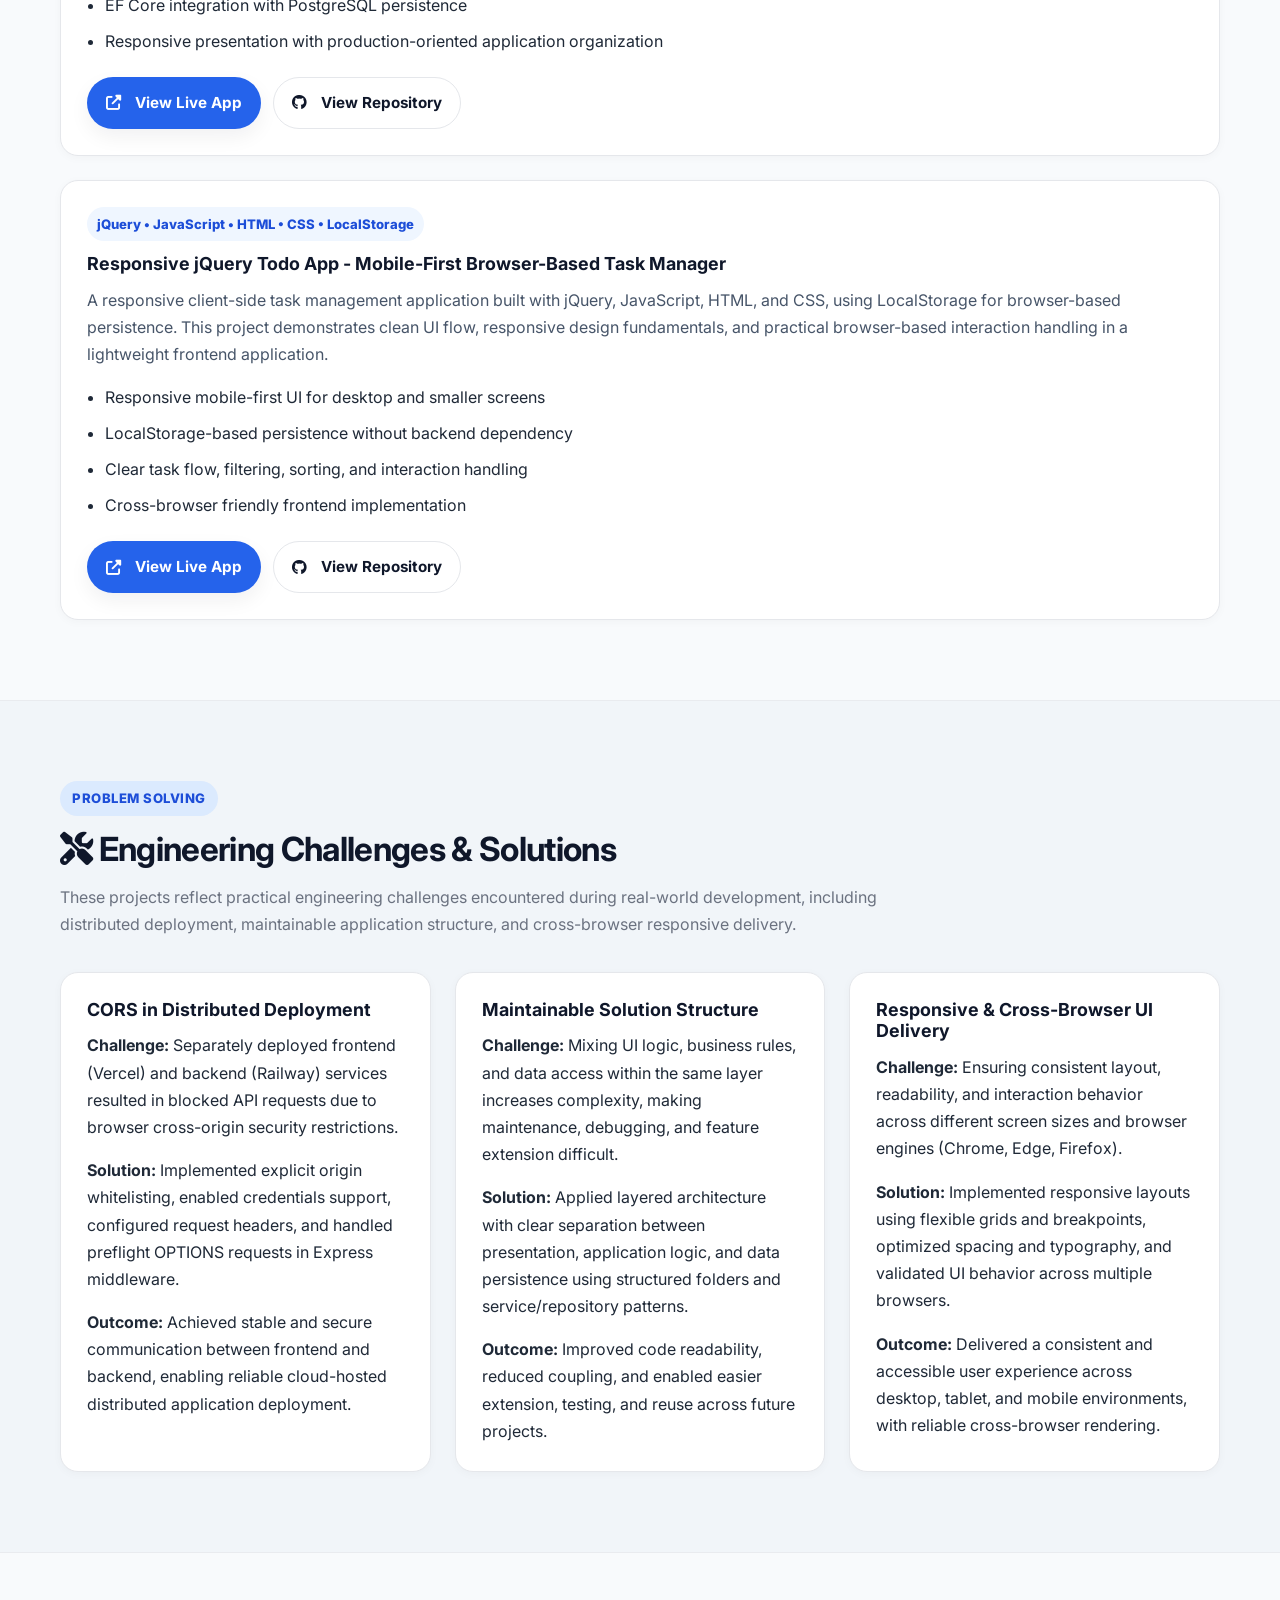
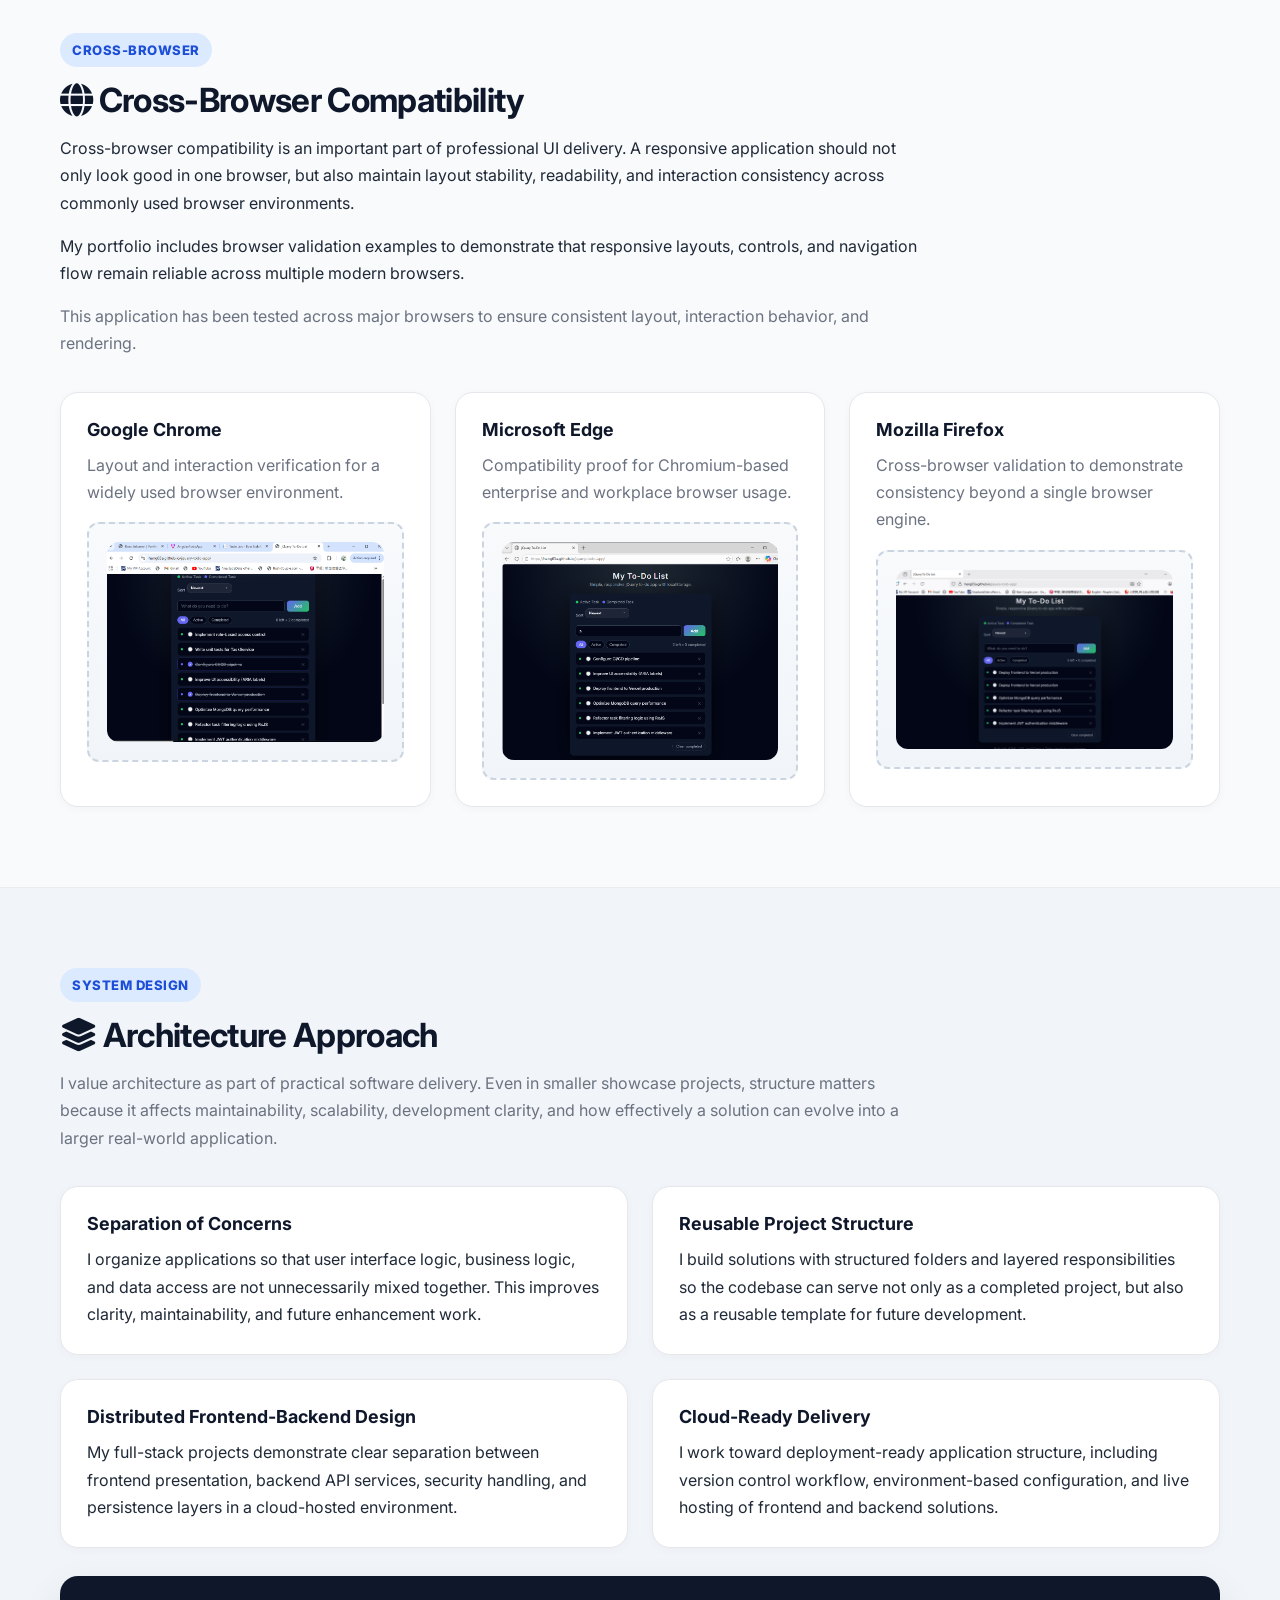
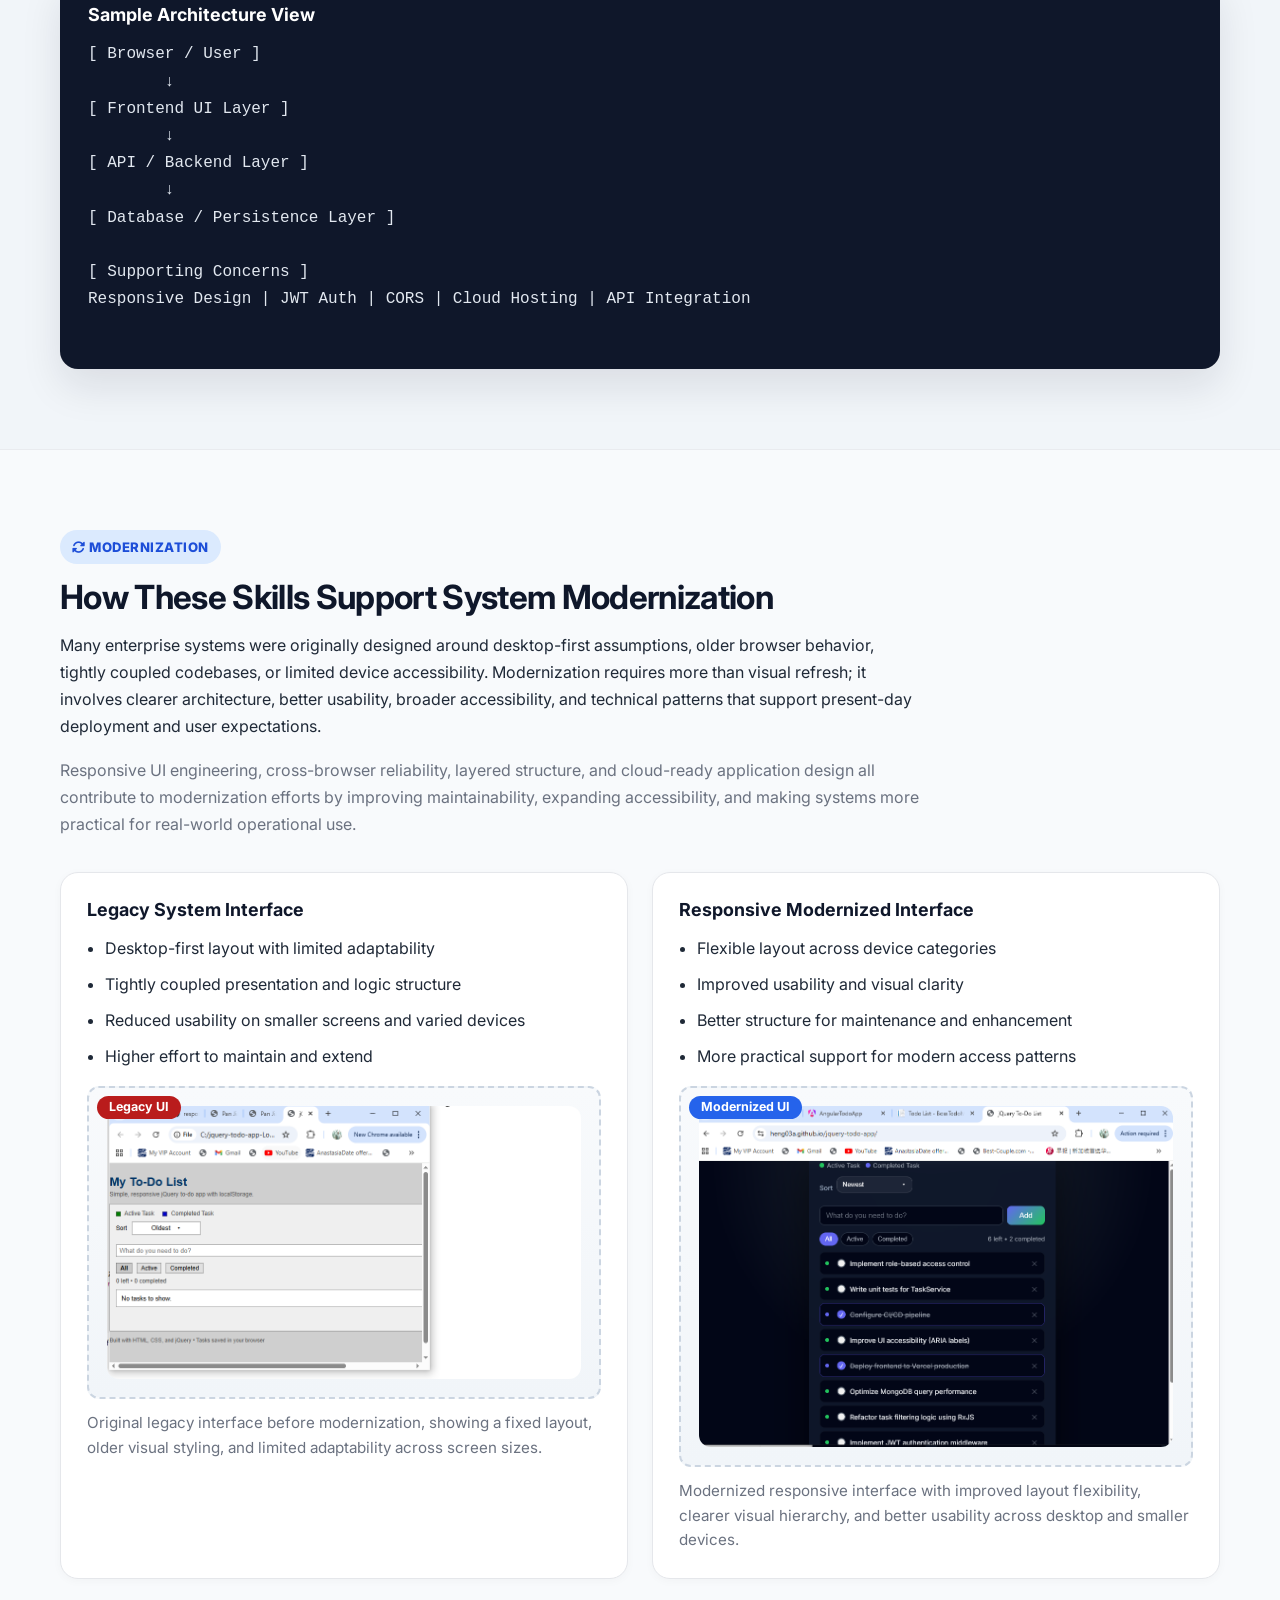
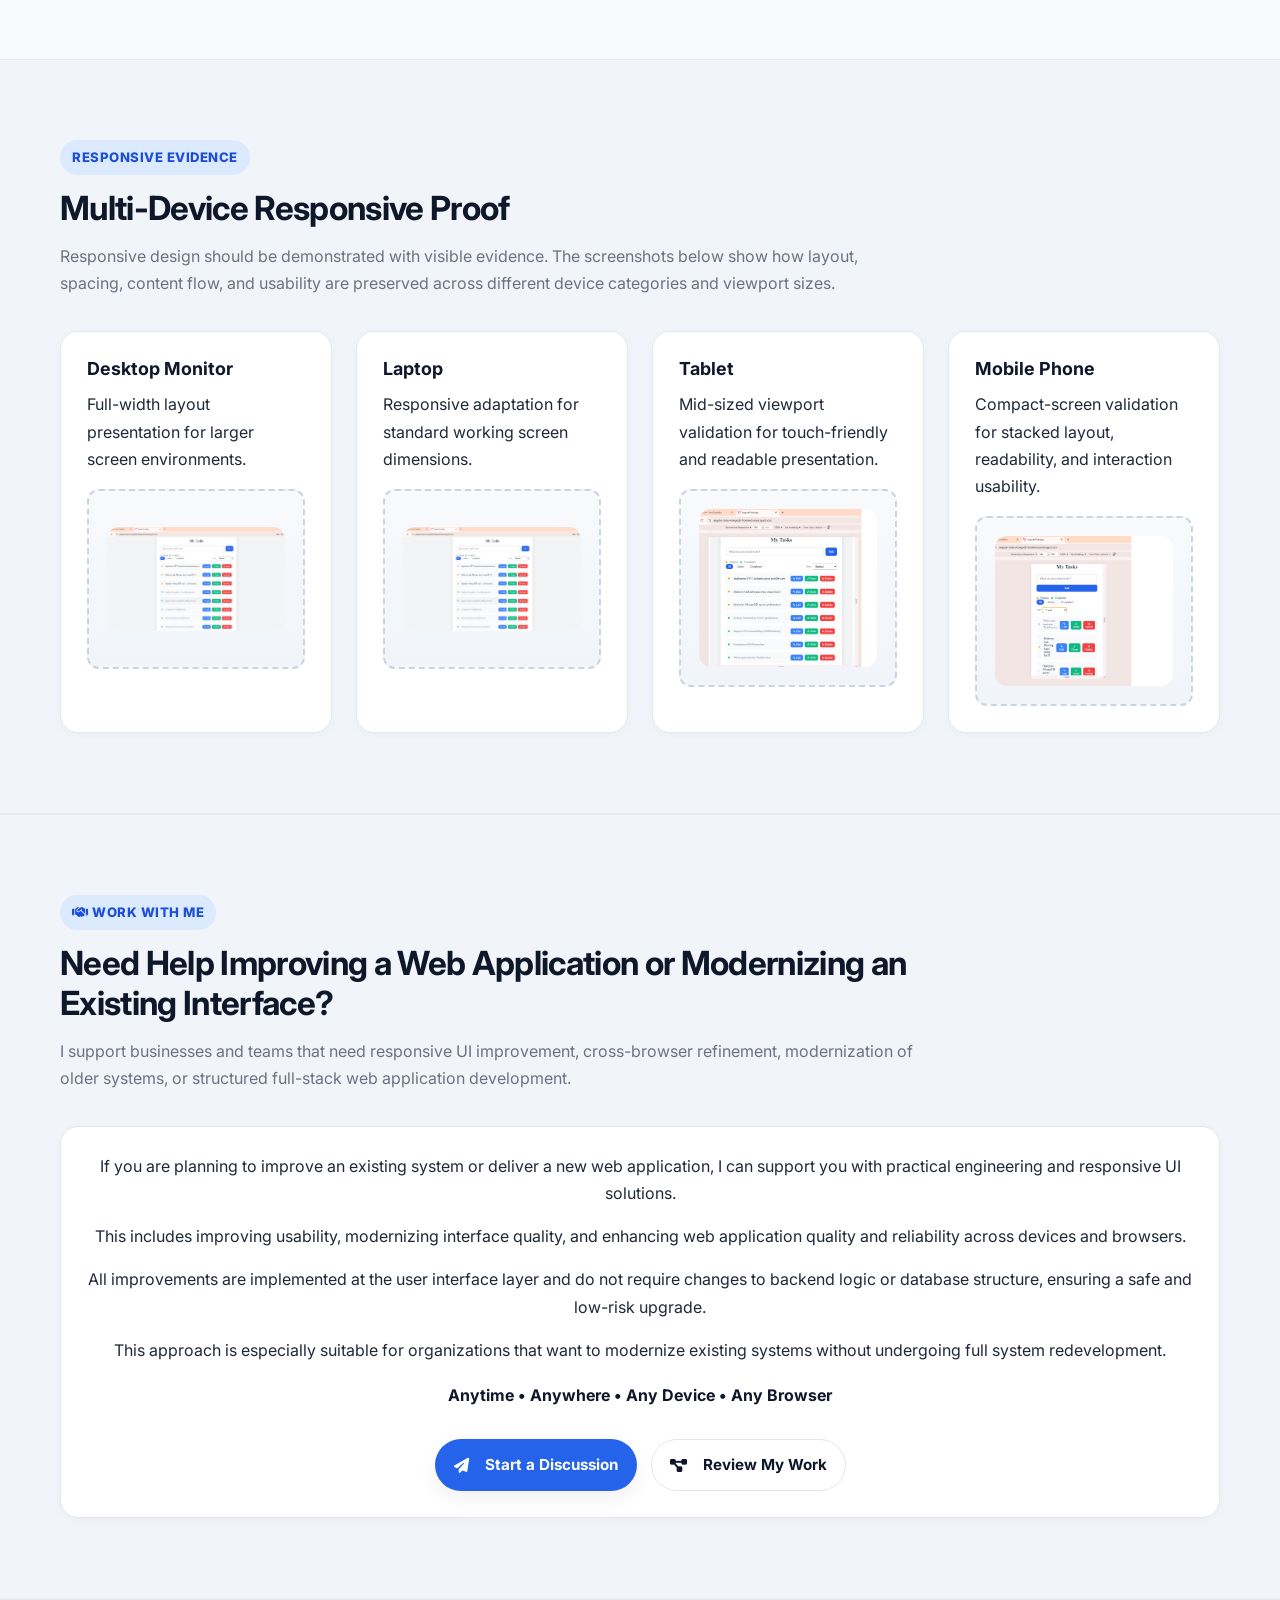
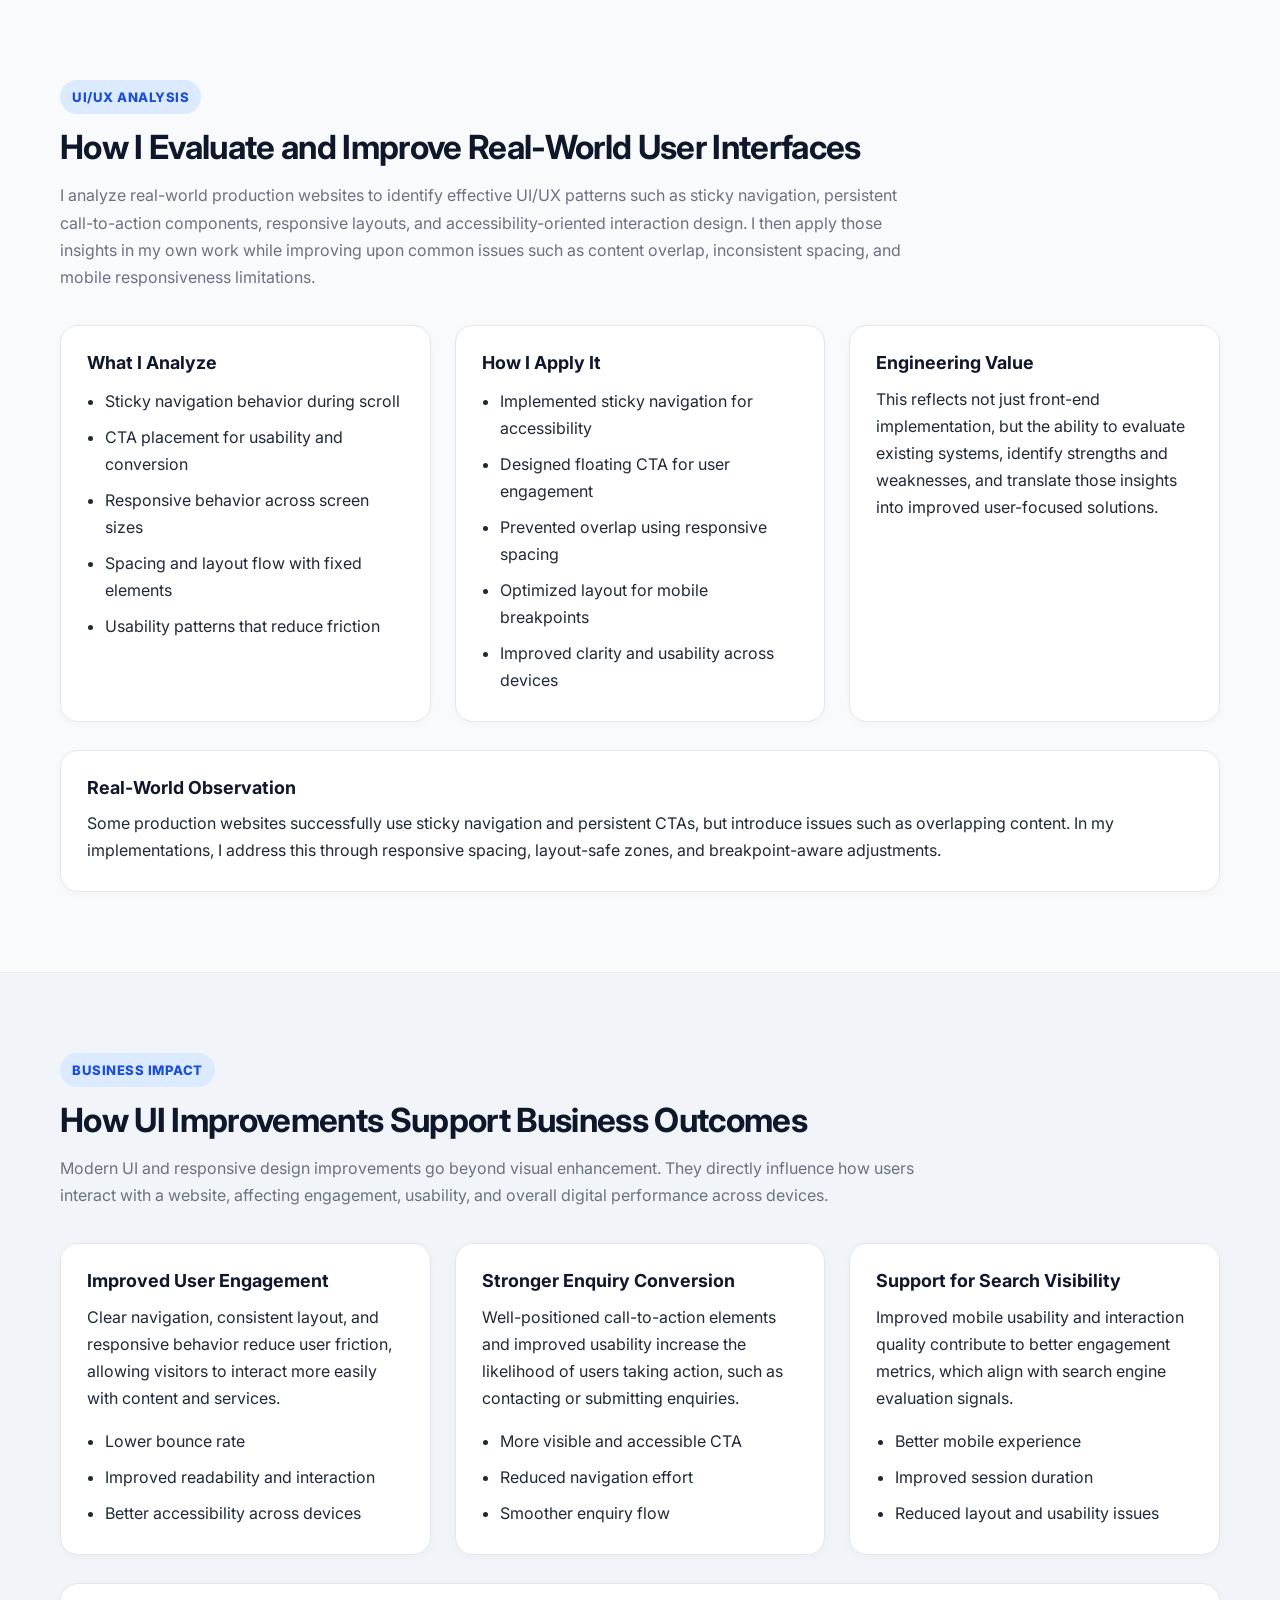
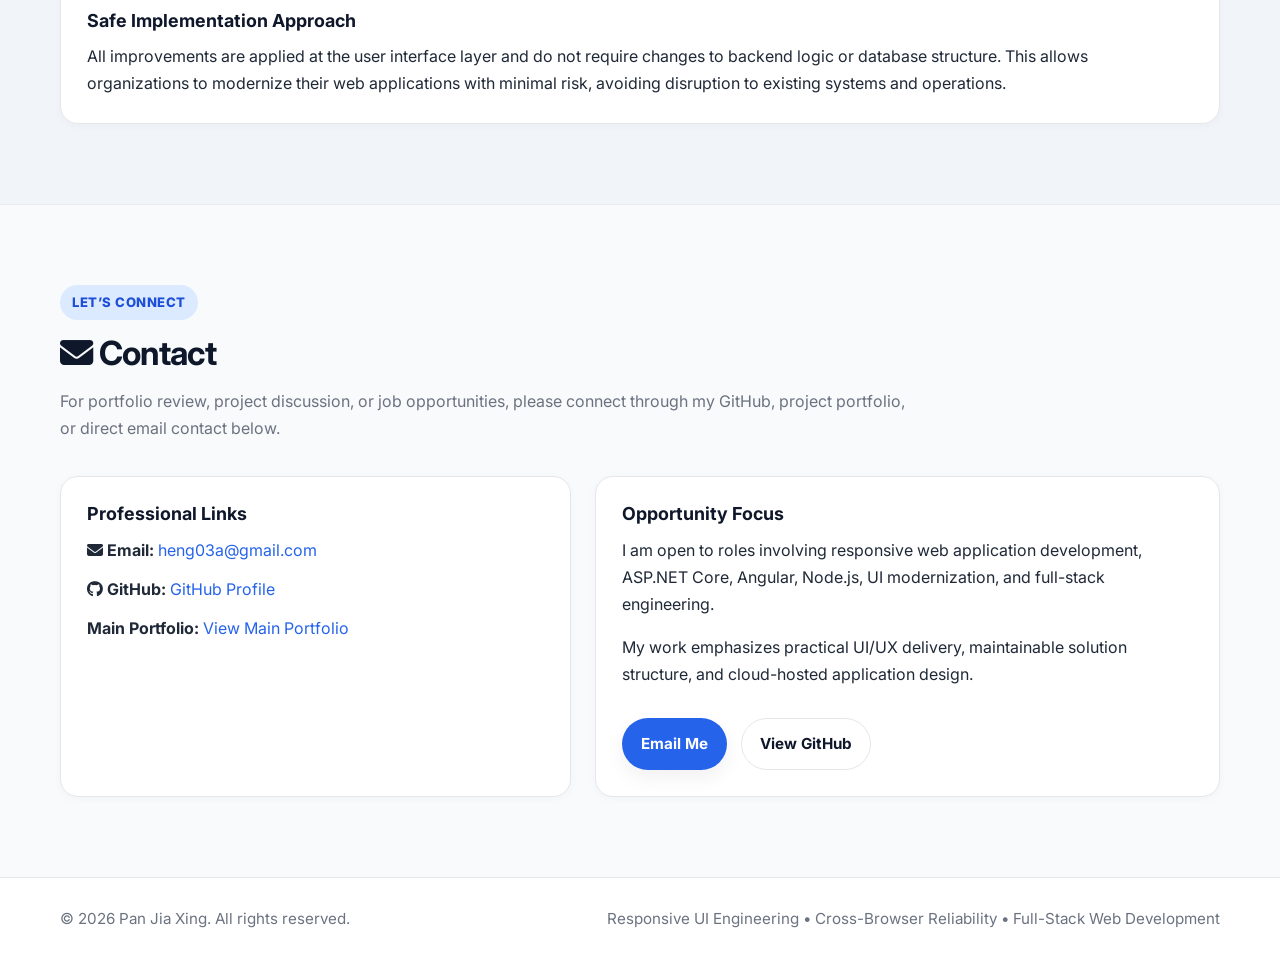
==== commit de7014e9: "Refactor portfolio: enhance responsive UI, improve structure, and upgrade professional presentation" ====
--- a/index.html
+++ b/index.html
@@ -1061,6 +1061,77 @@
   </div>
 </section>
 
+<!-- =========================
+     BUSINESS IMPACT
+========================== -->
+<section class="section section-alt" id="business-impact">
+  <div class="container">
+
+    <div class="section-heading">
+      <p class="eyebrow">Business Impact</p>
+      <h2>How UI Improvements Support Business Outcomes</h2>
+      <p>
+        Modern UI and responsive design improvements go beyond visual enhancement.
+        They directly influence how users interact with a website, affecting engagement,
+        usability, and overall digital performance across devices.
+      </p>
+    </div>
+
+    <div class="card-grid three-col">
+
+      <article class="content-card">
+        <h3>Improved User Engagement</h3>
+        <p>
+          Clear navigation, consistent layout, and responsive behavior reduce user friction,
+          allowing visitors to interact more easily with content and services.
+        </p>
+        <ul class="feature-list">
+          <li>Lower bounce rate</li>
+          <li>Improved readability and interaction</li>
+          <li>Better accessibility across devices</li>
+        </ul>
+      </article>
+
+      <article class="content-card">
+        <h3>Stronger Enquiry Conversion</h3>
+        <p>
+          Well-positioned call-to-action elements and improved usability increase the likelihood
+          of users taking action, such as contacting or submitting enquiries.
+        </p>
+        <ul class="feature-list">
+          <li>More visible and accessible CTA</li>
+          <li>Reduced navigation effort</li>
+          <li>Smoother enquiry flow</li>
+        </ul>
+      </article>
+
+      <article class="content-card">
+        <h3>Support for Search Visibility</h3>
+        <p>
+          Improved mobile usability and interaction quality contribute to better engagement metrics,
+          which align with search engine evaluation signals.
+        </p>
+        <ul class="feature-list">
+          <li>Better mobile experience</li>
+          <li>Improved session duration</li>
+          <li>Reduced layout and usability issues</li>
+        </ul>
+      </article>
+
+    </div>
+
+    <div class="content-card" style="margin-top: 28px;">
+      <h3>Safe Implementation Approach</h3>
+      <p>
+        All improvements are applied at the user interface layer and do not require changes to
+        backend logic or database structure. This allows organizations to modernize their web
+        applications with minimal risk, avoiding disruption to existing systems and operations.
+      </p>
+    </div>
+
+  </div>
+</section>
+
 
 <!-- =========================
            CONTACT
--- a/main.css
+++ b/main.css
@@ -871,3 +871,9 @@
   margin-right: 8px;
   color: var(--primary);
 }
+
+#ui-ux-analysis {
+  border-top: 1px solid var(--line);
+}
+
+
